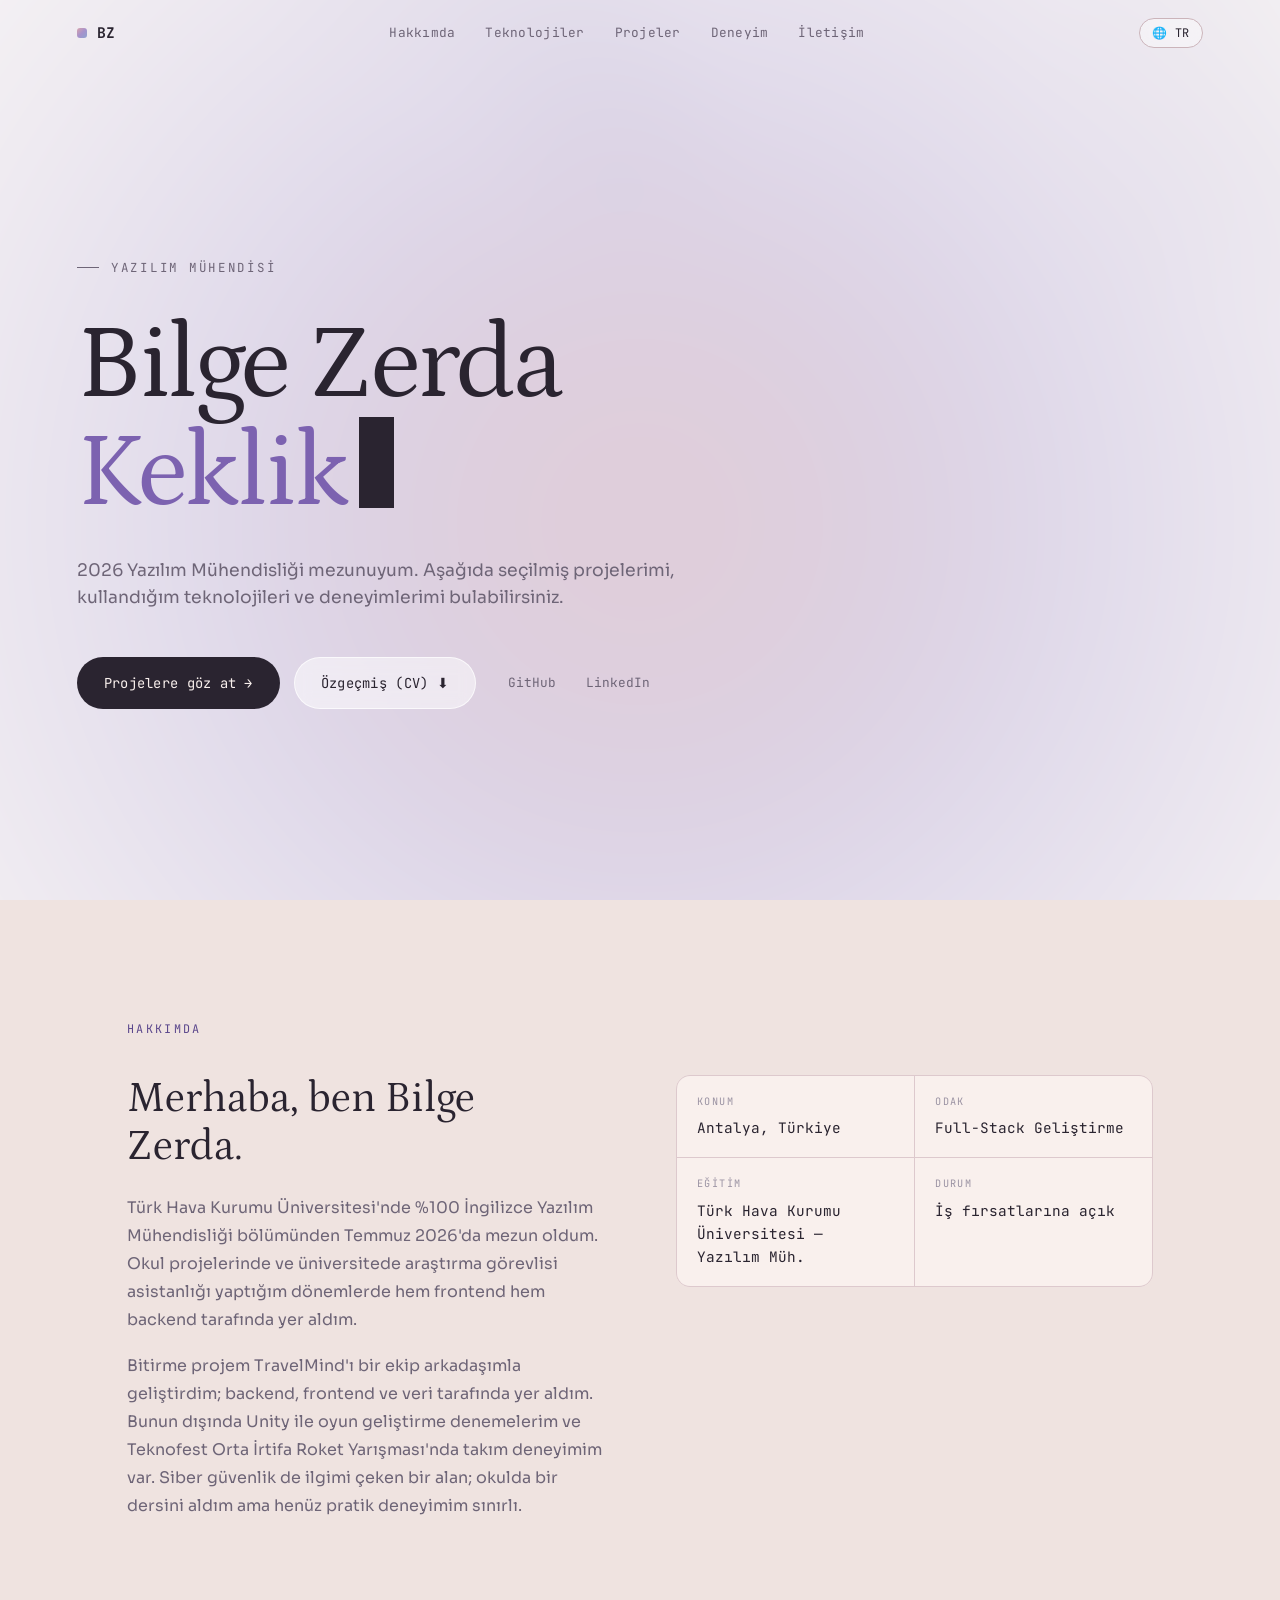
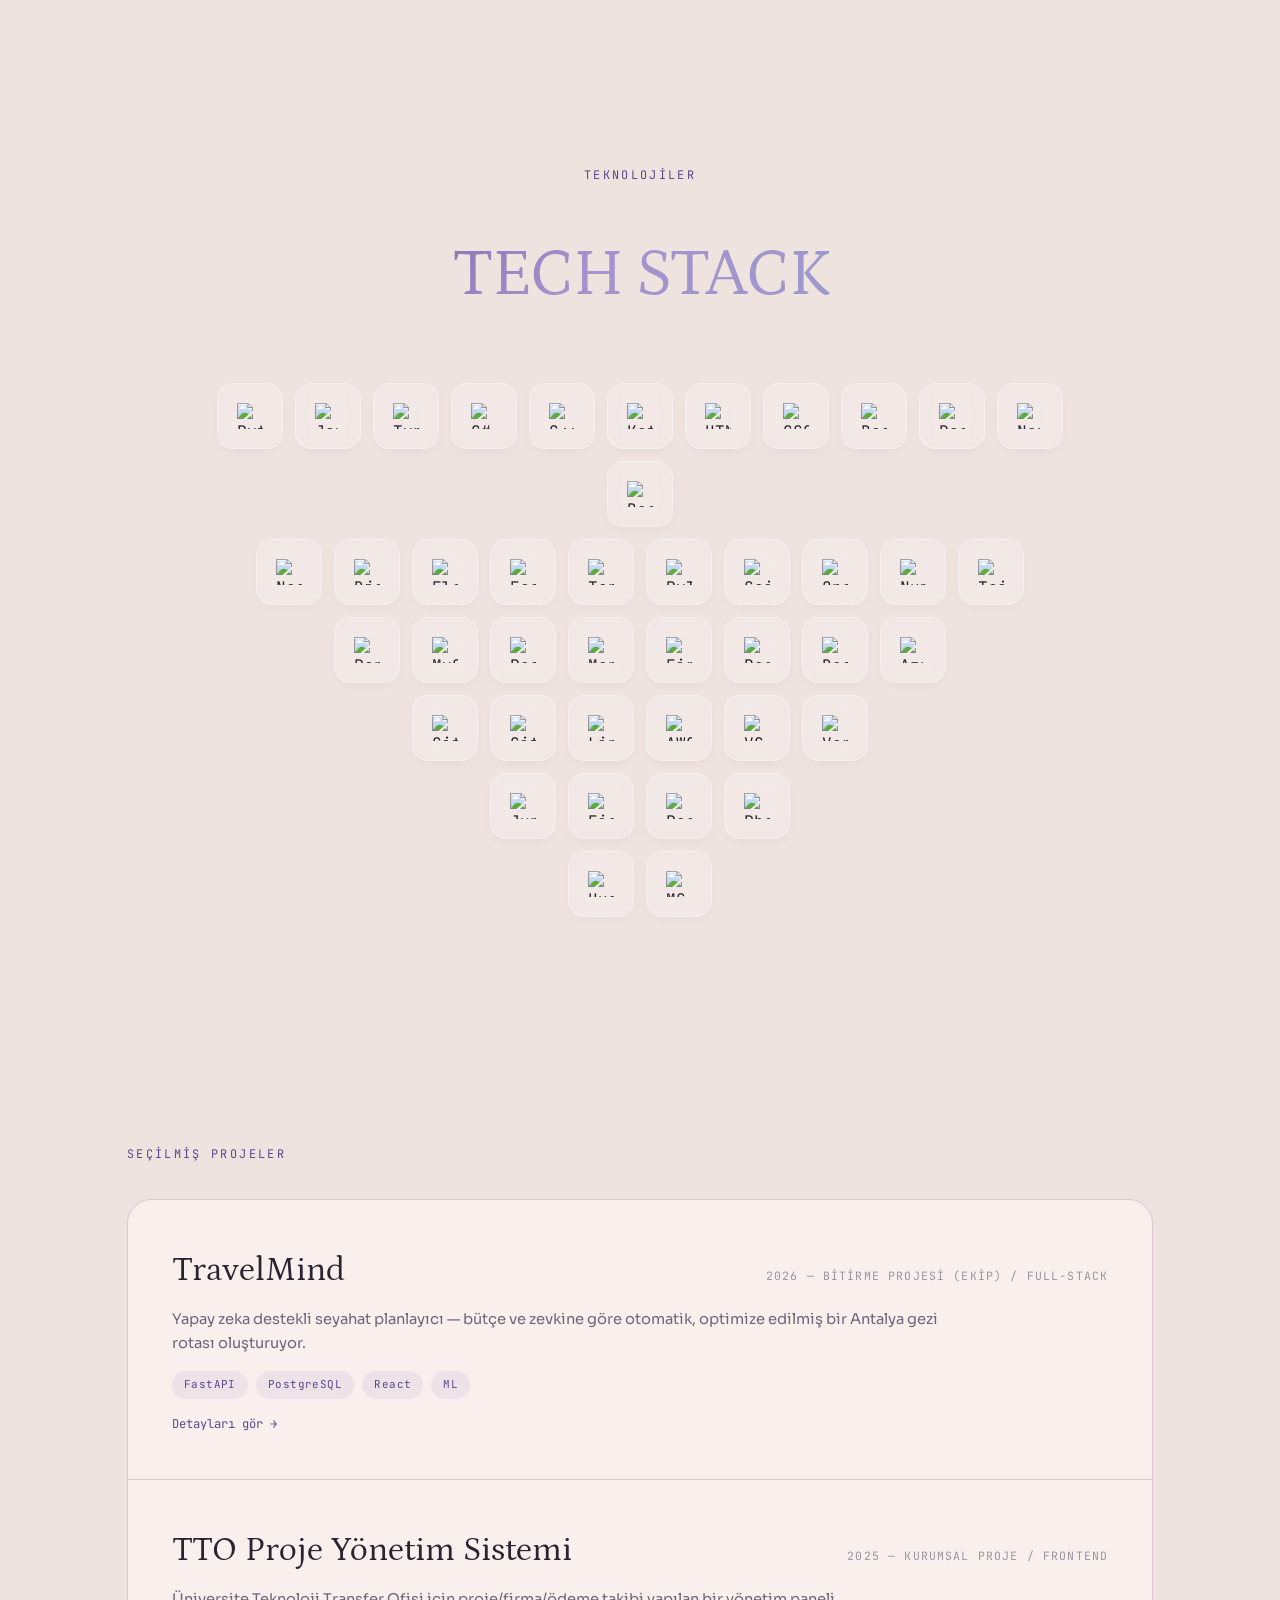
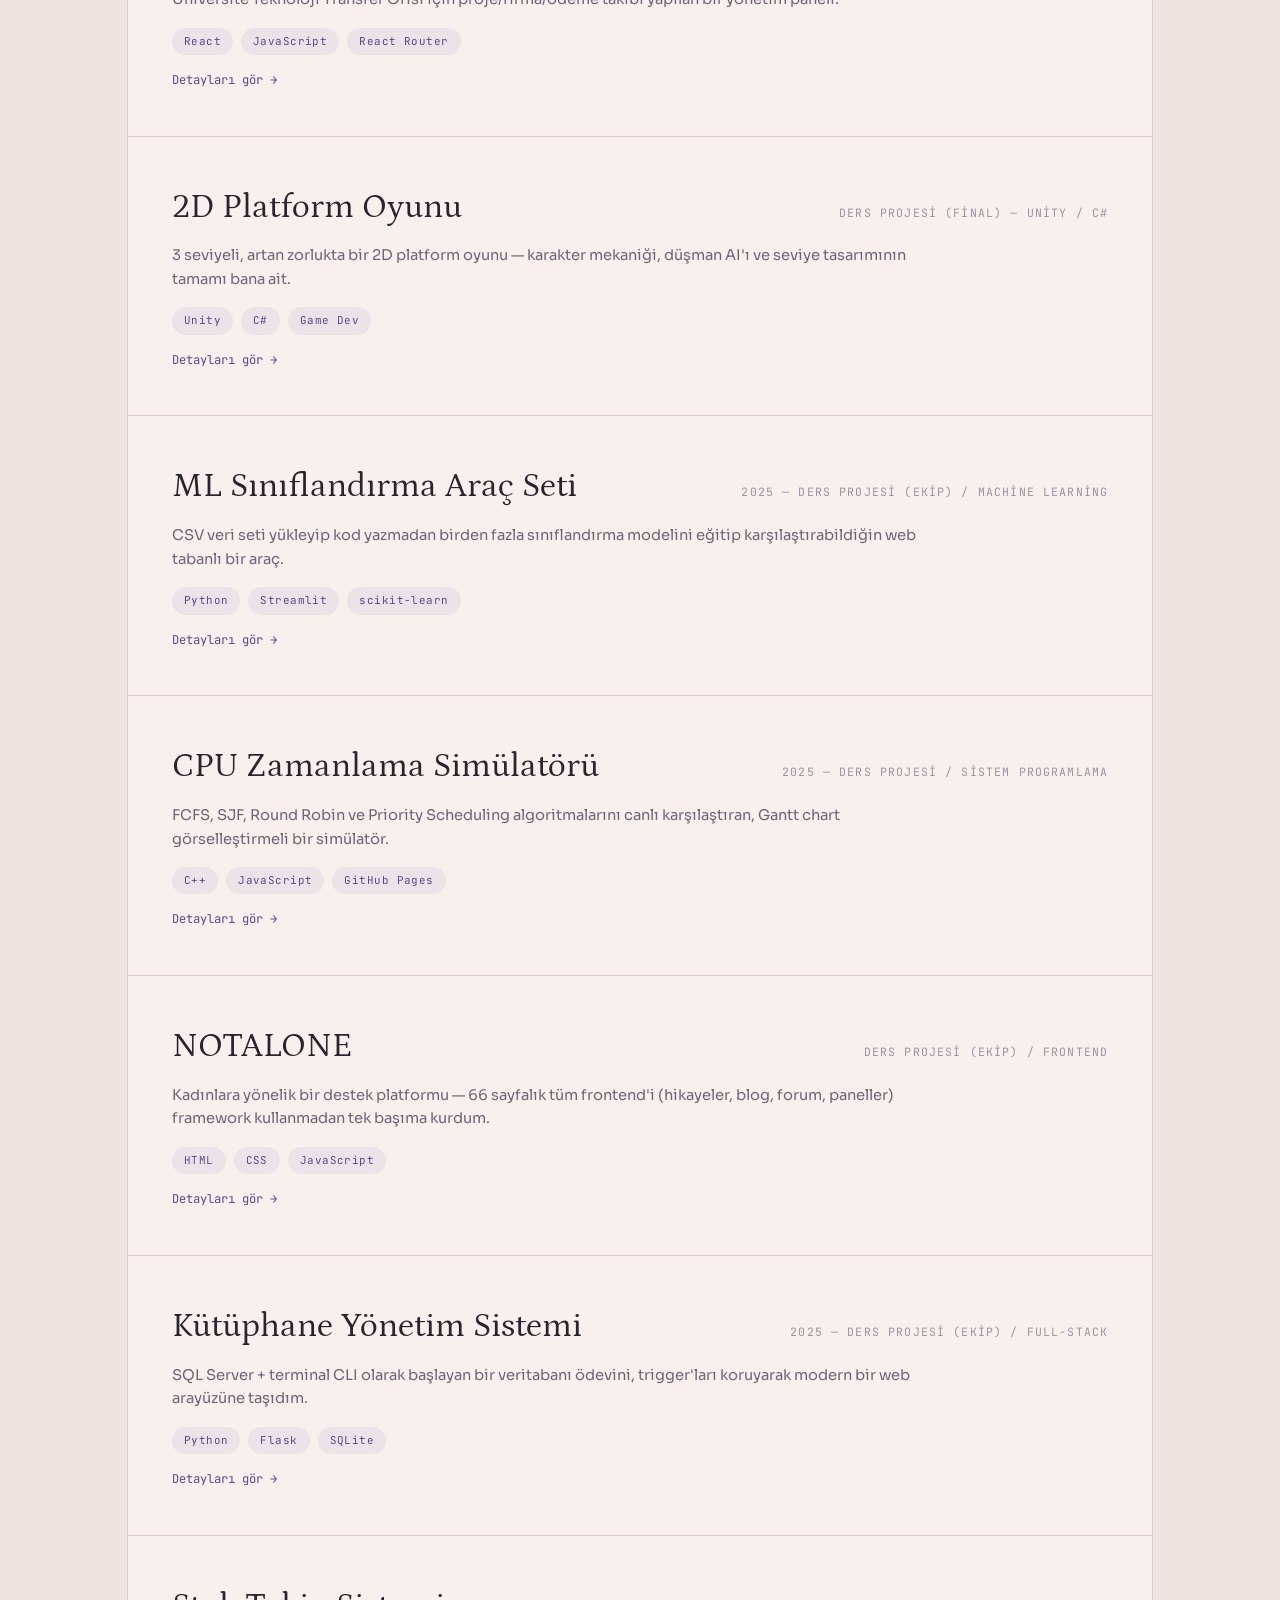
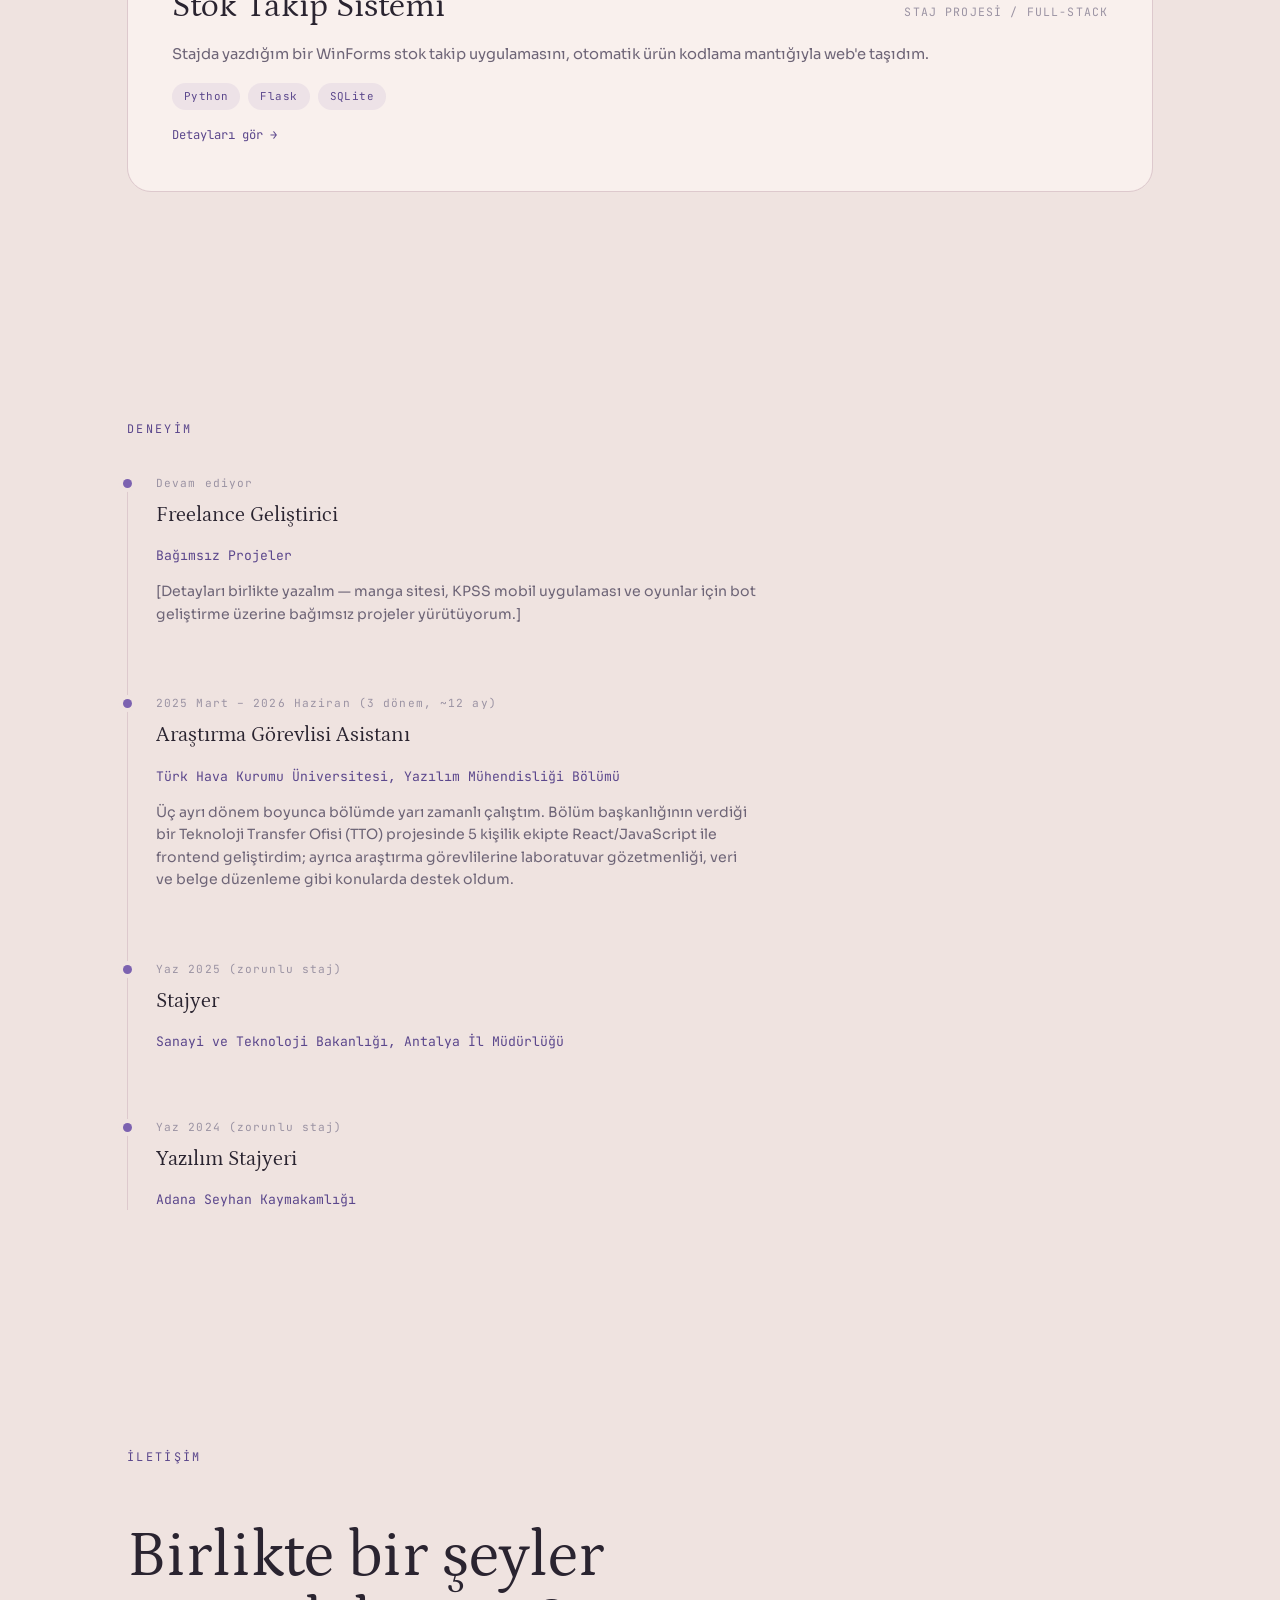
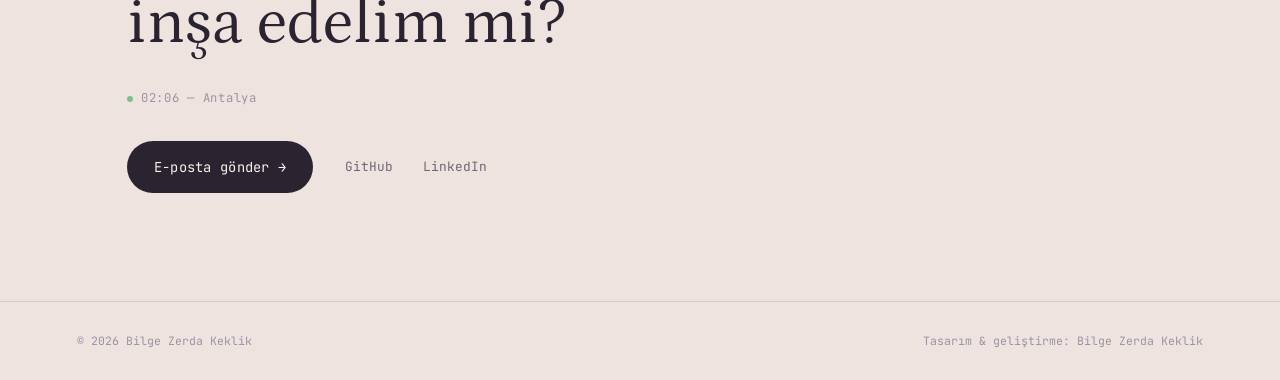
==== index.html @ 90892305 "Portfolyo tamamlandı — tüm projeler eklendi" ====
<!DOCTYPE html>
<html lang="tr">
<head>
<meta charset="UTF-8">
<meta name="viewport" content="width=device-width, initial-scale=1.0">
<title>Bilge Keklik — Yazılım Mühendisi</title>
<meta name="description" content="Bilge Keklik — Yazılım Mühendisliği mezunu. Portfolyo ve seçilmiş projeler.">
<link rel="preconnect" href="https://fonts.googleapis.com">
<link href="https://fonts.googleapis.com/css2?family=Petrona:ital,wght@0,400;0,500;1,400;1,500&family=Sora:wght@400;500;600;700&family=JetBrains+Mono:wght@400;500;600;700&display=swap" rel="stylesheet">
<link rel="stylesheet" href="css/style.css">
</head>
<body>

<canvas id="aurora-canvas"></canvas>

<nav id="nav">
  <a href="#top" class="logo"><span class="logo-dot"></span>BZ</a>
  <div class="nav-links">
    <a href="#about">Hakkımda</a>
    <a href="#stack">Teknolojiler</a>
    <a href="#work">Projeler</a>
    <a href="#experience">Deneyim</a>
    <a href="#contact">İletişim</a>
  </div>
  <button id="langToggle" type="button" aria-label="Dili değiştir">🌐 <span>TR</span></button>
</nav>

<!-- ============ HERO ============ -->
<header id="top">
  <div class="hero-inner">
    <p class="hero-kicker"><span class="rule"></span> YAZILIM MÜHENDİSİ</p>
    <h1 class="hero-title">Bilge Zerda<br><span class="accent">Keklik</span><span class="cursor-blink"></span></h1>
    <p class="hero-desc">2026 Yazılım Mühendisliği mezunuyum. Aşağıda seçilmiş projelerimi, kullandığım teknolojileri ve deneyimlerimi bulabilirsiniz.</p>
    <div class="hero-actions">
      <a href="#work" class="btn btn-primary">Projelere göz at →</a>
      <a href="assets/Bilge_Zerda_Keklik_CV.pdf" target="_blank" rel="noopener" class="btn btn-secondary">Özgeçmiş (CV) ⬇</a>
      <div class="social-row">
        <a href="#" aria-label="GitHub">GitHub</a>
        <a href="#" aria-label="LinkedIn">LinkedIn</a>
      </div>
    </div>
  </div>
</header>

<!-- ============ ABOUT ============ -->
<section class="section" id="about" data-reveal>
  <div class="wrap">
    <p class="eyebrow">Hakkımda</p>
    <div class="about-grid">
      <div>
        <h2 class="about-title">Merhaba, ben Bilge Zerda.</h2>
        <div class="about-body">
          <p>Türk Hava Kurumu Üniversitesi'nde %100 İngilizce Yazılım Mühendisliği bölümünden Temmuz 2026'da mezun oldum. Okul projelerinde ve üniversitede araştırma görevlisi asistanlığı yaptığım dönemlerde hem frontend hem backend tarafında yer aldım.</p>
          <p>Bitirme projem TravelMind'ı bir ekip arkadaşımla geliştirdim; backend, frontend ve veri tarafında yer aldım. Bunun dışında Unity ile oyun geliştirme denemelerim ve Teknofest Orta İrtifa Roket Yarışması'nda takım deneyimim var. Siber güvenlik de ilgimi çeken bir alan; okulda bir dersini aldım ama henüz pratik deneyimim sınırlı.</p>
        </div>
      </div>
      <div class="stat-grid">
        <div class="stat-cell"><div class="k">Konum</div><div class="v">Antalya, Türkiye</div></div>
        <div class="stat-cell"><div class="k">Odak</div><div class="v">Full-Stack Geliştirme</div></div>
        <div class="stat-cell"><div class="k">Eğitim</div><div class="v">Türk Hava Kurumu Üniversitesi — Yazılım Müh.</div></div>
        <div class="stat-cell"><div class="k">Durum</div><div class="v">İş fırsatlarına açık</div></div>
      </div>
    </div>
  </div>
</section>

<!-- ============ TECH STACK ============ -->
<section class="section" id="stack" data-reveal>
  <div class="wrap">
    <p class="eyebrow" style="text-align:center">Teknolojiler</p>
    <h2 class="stack-title">TECH STACK</h2>
    <div class="techstack-pyramid">
      <div class="techstack-row">
        <a href="https://python.org" target="_blank" rel="noopener" class="techstack-item" title="Python"><img src="https://cdn.jsdelivr.net/gh/devicons/devicon/icons/python/python-original.svg" alt="Python"><span>Python</span></a>
        <a href="https://developer.mozilla.org/en-US/docs/Web/JavaScript" target="_blank" rel="noopener" class="techstack-item" title="JavaScript"><img src="https://cdn.jsdelivr.net/gh/devicons/devicon/icons/javascript/javascript-original.svg" alt="JavaScript"><span>JavaScript</span></a>
        <a href="https://typescriptlang.org" target="_blank" rel="noopener" class="techstack-item" title="TypeScript"><img src="https://cdn.jsdelivr.net/gh/devicons/devicon/icons/typescript/typescript-original.svg" alt="TypeScript"><span>TypeScript</span></a>
        <a href="https://learn.microsoft.com/en-us/dotnet/csharp/" target="_blank" rel="noopener" class="techstack-item" title="C#"><img src="https://cdn.jsdelivr.net/gh/devicons/devicon/icons/csharp/csharp-original.svg" alt="C#"><span>C#</span></a>
        <a href="https://isocpp.org" target="_blank" rel="noopener" class="techstack-item" title="C++"><img src="https://cdn.jsdelivr.net/gh/devicons/devicon/icons/cplusplus/cplusplus-original.svg" alt="C++"><span>C++</span></a>
        <a href="https://kotlinlang.org" target="_blank" rel="noopener" class="techstack-item" title="Kotlin"><img src="https://cdn.jsdelivr.net/gh/devicons/devicon/icons/kotlin/kotlin-original.svg" alt="Kotlin"><span>Kotlin</span></a>
        <a href="https://developer.mozilla.org/en-US/docs/Web/HTML" target="_blank" rel="noopener" class="techstack-item" title="HTML"><img src="https://cdn.jsdelivr.net/gh/devicons/devicon/icons/html5/html5-original.svg" alt="HTML"><span>HTML</span></a>
        <a href="https://developer.mozilla.org/en-US/docs/Web/CSS" target="_blank" rel="noopener" class="techstack-item" title="CSS"><img src="https://cdn.jsdelivr.net/gh/devicons/devicon/icons/css3/css3-original.svg" alt="CSS"><span>CSS</span></a>
        <a href="https://www.gnu.org/software/bash/" target="_blank" rel="noopener" class="techstack-item" title="Bash"><img src="https://cdn.jsdelivr.net/gh/devicons/devicon/icons/bash/bash-original.svg" alt="Bash"><span>Bash</span></a>
        <a href="https://react.dev" target="_blank" rel="noopener" class="techstack-item" title="React"><img src="https://cdn.jsdelivr.net/gh/devicons/devicon/icons/react/react-original.svg" alt="React"><span>React</span></a>
        <a href="https://nextjs.org" target="_blank" rel="noopener" class="techstack-item" title="Next.js"><img src="https://cdn.jsdelivr.net/gh/devicons/devicon/icons/nextjs/nextjs-original.svg" alt="Next.js"><span>Next.js</span></a>
        <a href="https://getbootstrap.com" target="_blank" rel="noopener" class="techstack-item" title="Bootstrap"><img src="https://cdn.jsdelivr.net/gh/devicons/devicon/icons/bootstrap/bootstrap-original.svg" alt="Bootstrap"><span>Bootstrap</span></a>
      </div>
      <div class="techstack-row">
        <a href="https://nodejs.org" target="_blank" rel="noopener" class="techstack-item" title="Node.js"><img src="https://cdn.jsdelivr.net/gh/devicons/devicon/icons/nodejs/nodejs-original.svg" alt="Node.js"><span>Node.js</span></a>
        <a href="https://djangoproject.com" target="_blank" rel="noopener" class="techstack-item" title="Django"><img src="https://cdn.jsdelivr.net/gh/devicons/devicon/icons/django/django-plain.svg" alt="Django"><span>Django</span></a>
        <a href="https://flask.palletsprojects.com" target="_blank" rel="noopener" class="techstack-item" title="Flask"><img src="https://cdn.jsdelivr.net/gh/devicons/devicon/icons/flask/flask-original.svg" alt="Flask"><span>Flask</span></a>
        <a href="https://fastapi.tiangolo.com" target="_blank" rel="noopener" class="techstack-item" title="FastAPI"><img src="https://cdn.jsdelivr.net/gh/devicons/devicon/icons/fastapi/fastapi-original.svg" alt="FastAPI"><span>FastAPI</span></a>
        <a href="https://tensorflow.org" target="_blank" rel="noopener" class="techstack-item" title="TensorFlow"><img src="https://cdn.jsdelivr.net/gh/devicons/devicon/icons/tensorflow/tensorflow-original.svg" alt="TensorFlow"><span>TensorFlow</span></a>
        <a href="https://pytorch.org" target="_blank" rel="noopener" class="techstack-item" title="PyTorch"><img src="https://cdn.jsdelivr.net/gh/devicons/devicon/icons/pytorch/pytorch-original.svg" alt="PyTorch"><span>PyTorch</span></a>
        <a href="https://scikit-learn.org" target="_blank" rel="noopener" class="techstack-item" title="Scikit-learn"><img src="https://cdn.jsdelivr.net/gh/devicons/devicon/icons/scikitlearn/scikitlearn-original.svg" alt="Scikit-learn"><span>Scikit-learn</span></a>
        <a href="https://opencv.org" target="_blank" rel="noopener" class="techstack-item" title="OpenCV"><img src="https://cdn.jsdelivr.net/gh/devicons/devicon/icons/opencv/opencv-original.svg" alt="OpenCV"><span>OpenCV</span></a>
        <a href="https://numpy.org" target="_blank" rel="noopener" class="techstack-item" title="NumPy"><img src="https://cdn.jsdelivr.net/gh/devicons/devicon/icons/numpy/numpy-original.svg" alt="NumPy"><span>NumPy</span></a>
        <a href="https://tailwindcss.com" target="_blank" rel="noopener" class="techstack-item" title="Tailwind"><img src="https://cdn.jsdelivr.net/gh/devicons/devicon/icons/tailwindcss/tailwindcss-original.svg" alt="Tailwind"><span>Tailwind</span></a>
      </div>
      <div class="techstack-row">
        <a href="https://pandas.pydata.org" target="_blank" rel="noopener" class="techstack-item" title="Pandas"><img src="https://cdn.jsdelivr.net/gh/devicons/devicon/icons/pandas/pandas-original.svg" alt="Pandas"><span>Pandas</span></a>
        <a href="https://mysql.com" target="_blank" rel="noopener" class="techstack-item" title="MySQL"><img src="https://cdn.jsdelivr.net/gh/devicons/devicon/icons/mysql/mysql-original.svg" alt="MySQL"><span>MySQL</span></a>
        <a href="https://postgresql.org" target="_blank" rel="noopener" class="techstack-item" title="PostgreSQL"><img src="https://cdn.jsdelivr.net/gh/devicons/devicon/icons/postgresql/postgresql-original.svg" alt="PostgreSQL"><span>PostgreSQL</span></a>
        <a href="https://mongodb.com" target="_blank" rel="noopener" class="techstack-item" title="MongoDB"><img src="https://cdn.jsdelivr.net/gh/devicons/devicon/icons/mongodb/mongodb-original.svg" alt="MongoDB"><span>MongoDB</span></a>
        <a href="https://firebase.google.com" target="_blank" rel="noopener" class="techstack-item" title="Firebase"><img src="https://cdn.jsdelivr.net/gh/devicons/devicon/icons/firebase/firebase-plain.svg" alt="Firebase"><span>Firebase</span></a>
        <a href="https://redis.io" target="_blank" rel="noopener" class="techstack-item" title="Redis"><img src="https://cdn.jsdelivr.net/gh/devicons/devicon/icons/redis/redis-original.svg" alt="Redis"><span>Redis</span></a>
        <a href="https://docker.com" target="_blank" rel="noopener" class="techstack-item" title="Docker"><img src="https://cdn.jsdelivr.net/gh/devicons/devicon/icons/docker/docker-original.svg" alt="Docker"><span>Docker</span></a>
        <a href="https://azure.microsoft.com" target="_blank" rel="noopener" class="techstack-item" title="Azure"><img src="https://cdn.jsdelivr.net/gh/devicons/devicon/icons/azure/azure-original.svg" alt="Azure"><span>Azure</span></a>
      </div>
      <div class="techstack-row">
        <a href="https://git-scm.com" target="_blank" rel="noopener" class="techstack-item" title="Git"><img src="https://cdn.jsdelivr.net/gh/devicons/devicon/icons/git/git-original.svg" alt="Git"><span>Git</span></a>
        <a href="https://github.com" target="_blank" rel="noopener" class="techstack-item" title="GitHub"><img src="https://cdn.jsdelivr.net/gh/devicons/devicon/icons/github/github-original.svg" alt="GitHub"><span>GitHub</span></a>
        <a href="https://linux.org" target="_blank" rel="noopener" class="techstack-item" title="Linux"><img src="https://cdn.jsdelivr.net/gh/devicons/devicon/icons/linux/linux-original.svg" alt="Linux"><span>Linux</span></a>
        <a href="https://aws.amazon.com" target="_blank" rel="noopener" class="techstack-item" title="AWS"><img src="https://cdn.jsdelivr.net/gh/devicons/devicon/icons/amazonwebservices/amazonwebservices-original-wordmark.svg" alt="AWS"><span>AWS</span></a>
        <a href="https://code.visualstudio.com" target="_blank" rel="noopener" class="techstack-item" title="VS Code"><img src="https://cdn.jsdelivr.net/gh/devicons/devicon/icons/vscode/vscode-original.svg" alt="VS Code"><span>VS Code</span></a>
        <a href="https://vercel.com" target="_blank" rel="noopener" class="techstack-item" title="Vercel"><img src="https://cdn.jsdelivr.net/gh/devicons/devicon/icons/vercel/vercel-original.svg" alt="Vercel"><span>Vercel</span></a>
      </div>
      <div class="techstack-row">
        <a href="https://jupyter.org" target="_blank" rel="noopener" class="techstack-item" title="Jupyter"><img src="https://cdn.jsdelivr.net/gh/devicons/devicon/icons/jupyter/jupyter-original.svg" alt="Jupyter"><span>Jupyter</span></a>
        <a href="https://figma.com" target="_blank" rel="noopener" class="techstack-item" title="Figma"><img src="https://cdn.jsdelivr.net/gh/devicons/devicon/icons/figma/figma-original.svg" alt="Figma"><span>Figma</span></a>
        <a href="https://postman.com" target="_blank" rel="noopener" class="techstack-item" title="Postman"><img src="https://cdn.jsdelivr.net/gh/devicons/devicon/icons/postman/postman-original.svg" alt="Postman"><span>Postman</span></a>
        <a href="https://adobe.com/products/photoshop" target="_blank" rel="noopener" class="techstack-item" title="Photoshop"><img src="https://cdn.jsdelivr.net/gh/devicons/devicon/icons/photoshop/photoshop-original.svg" alt="Photoshop"><span>Photoshop</span></a>
      </div>
      <div class="techstack-row">
        <a href="https://huggingface.co" target="_blank" rel="noopener" class="techstack-item" title="Hugging Face"><img src="https://huggingface.co/front/assets/huggingface_logo-noborder.svg" alt="Hugging Face"><span>Hugging Face</span></a>
        <a href="https://www.microsoft.com/microsoft-365" target="_blank" rel="noopener" class="techstack-item" title="MS Office"><img src="https://img.icons8.com/color/48/microsoft-office-2019.png" alt="MS Office"><span>MS Office</span></a>
      </div>
    </div>
  </div>
</section>

<!-- ============ WORK ============ -->
<section class="section" id="work" data-reveal>
  <div class="wrap">
    <p class="eyebrow">Seçilmiş Projeler</p>
    <div class="work-list">

      <div class="work-card"
           data-title="TravelMind"
           data-meta="2026 — Bitirme Projesi (Ekip) / Full-Stack"
           data-overview="Kullanıcının doğal dilde yazdığı tek bir cümleye göre (bütçe, gün sayısı, ilgi alanları) kişiselleştirilmiş bir Antalya gezi planı oluşturan, yapay zeka destekli bir seyahat planlayıcı. Ekip arkadaşımla birlikte geliştirdiğimiz bitirme projemiz."
           data-role="Backend, frontend ve veri tarafında yer aldım — FastAPI ile API'leri, React ile arayüzü kurdum, mekan verisini topladım ve düzenledim. Ekip arkadaşım makine öğrenmesi modelini eğitti; ben bu modeli backend'e entegre edip birlikte geliştirmeye devam ettik."
           data-stack="Backend: FastAPI, PostgreSQL, SQLAlchemy, JWT, Docker. Frontend: React (Vite), Tailwind CSS, Google Maps API. ML: scikit-learn tabanlı öneri modeli."
           data-outcome="Sohbet tabanlı bir arayüzle kullanıcıdan bütçe/gün/ilgi alanı bilgisi alıp gün gün optimize edilmiş bir rota, harita üzerinde görselleştirme ve tahmini bütçe hesaplıyor. Gerçek bir ürünü ekip hâlinde uçtan uca geliştirmeyi ilk kez deneyimledim."
           data-link="https://github.com/bilgez/travelmind"
           data-images="assets/projects/travelmind/01-anasayfa.png|assets/projects/travelmind/02-plan-olusturma.png|assets/projects/travelmind/03-rota-harita.png|assets/projects/travelmind/04-giris.png|assets/projects/travelmind/05-planlar.png">
        <div class="work-card-top">
          <h3 class="work-card-title">TravelMind</h3>
          <span class="work-card-meta">2026 — Bitirme Projesi (Ekip) / Full-Stack</span>
        </div>
        <p class="work-card-desc">Yapay zeka destekli seyahat planlayıcı — bütçe ve zevkine göre otomatik, optimize edilmiş bir Antalya gezi rotası oluşturuyor.</p>
        <div class="work-tags">
          <span class="work-tag">FastAPI</span>
          <span class="work-tag">PostgreSQL</span>
          <span class="work-tag">React</span>
          <span class="work-tag">ML</span>
        </div>
        <span class="work-open">Detayları gör →</span>
      </div>

      <div class="work-card"
           data-title="TTO Proje Yönetim Sistemi"
           data-meta="2025 — Kurumsal Proje / Frontend"
           data-overview="Üniversitenin Teknoloji Transfer Ofisi için, akademik projeleri, üniversite-sanayi işbirliği projelerini, öğrenci projelerini ve patent başvurularını tek bir sistemde yönetmeyi amaçlayan bir web uygulaması. Bölüm başkanlığının araştırma görevlisi asistanlığı kapsamında verdiği bu projede, 5 kişilik bir ekipte yer aldım."
           data-role="'Üniversite-Sanayi İşbirliği Projeleri' ve 'Öğrenci Projeleri' modülleri proje listeleme ve çoklu filtreleme, yeni proje/firma kaydı formu, katılımcı ve belge yönetimi, ödeme planı takibi, ve süresi geçen ödemeler için otomatik hatırlatma paneli."
           data-stack="React, React Router, JavaScript, CSS (component bazlı stil), form validasyonu, dosya yükleme arayüzü"
           data-outcome="Backend ekibi projeyi yarıda bıraktığı için sistem canlıya alınamadı, ancak kendi payıma düşen frontend modülleri tamamen bitmiş durumda. Çok modüllü, form-ağırlıklı gerçek bir kurumsal arayüzü sıfırdan tasarlayıp geliştirmeyi deneyimledim."
           data-link=""
           data-images="assets/projects/tto/01-liste-filtreleme.png|assets/projects/tto/02-proje-detay.png|assets/projects/tto/03-yeni-proje-formu.png|assets/projects/tto/04-ogrenci-projeleri.png|assets/projects/tto/05-hatırlatmalar-uyarılar.png|">
        <div class="work-card-top">
          <h3 class="work-card-title">TTO Proje Yönetim Sistemi</h3>
          <span class="work-card-meta">2025 — Kurumsal Proje / Frontend</span>
        </div>
        <p class="work-card-desc">Üniversite Teknoloji Transfer Ofisi için proje/firma/ödeme takibi yapılan bir yönetim paneli.</p>
        <div class="work-tags">
          <span class="work-tag">React</span>
          <span class="work-tag">JavaScript</span>
          <span class="work-tag">React Router</span>
        </div>
        <span class="work-open">Detayları gör →</span>
      </div>

             <div class="work-card"
           data-title="2D Platform Oyunu"
           data-meta="Ders Projesi (Final) — Unity / C#"
           data-overview="Unity ve C# ile geliştirdiğim, artan zorlukta 3 seviyeli bir 2D platform oyunu. Karakter koşma/zıplama mekaniği, para toplama, devriye gezen düşmanlar, tuzaklar (dikenler, testereler, lav), bonus kiraz öğeleri ve checkpoint/bitiş bayrağıyla seviye geçişi içeriyor."
           data-role="Oyunu baştan sona tek başıma geliştirdim — karakter animasyonları (koşma/zıplama/bekleme), düşman yapay zekası (iki nokta arası devriye), tilemap ile seviye tasarımı, ve tüm C# script'leri (PlayerMovement, GameController, Coin, Checkpoint, FinishPoint, MovingObstacle, cherry) dahil."
           data-stack="Unity, C#, Tilemap, Animator Controller, Rigidbody2D"
           data-outcome="Her seviyede düşman sayısını artırıp platform sayısını azaltarak zorluk eğrisi kurdum. Web geliştirmeden çok farklı bir düşünme biçimi gerektirdi — fizik tabanlı hareket, çarpışma tespiti ve animasyon durumları arasında geçiş yönetmeyi ilk kez deneyimledim."
           data-link=""
           data-images="assets/projects/unity-platformer/01-cim-seviyesi.png|assets/projects/unity-platformer/02-seker-seviyesi.png|assets/projects/unity-platformer/03-lav-seviyesi.png|assets/projects/unity-platformer/04-karakter.mp4|assets/projects/unity-platformer/05-dusmanlar.mp4|assets/projects/unity-platformer/06-bayrak.mp4|assets/projects/unity-platformer/07-kirazpara.mp4|assets/projects/unity-platformer/08-tuzaklar.mp4|assets/projects/unity-platformer/09-uzunvideo.mp4">
        <div class="work-card-top">
          <h3 class="work-card-title">2D Platform Oyunu</h3>
          <span class="work-card-meta">Ders Projesi (Final) — Unity / C#</span>
        </div>
        <p class="work-card-desc">3 seviyeli, artan zorlukta bir 2D platform oyunu — karakter mekaniği, düşman AI'ı ve seviye tasarımının tamamı bana ait.</p>
        <div class="work-tags">
          <span class="work-tag">Unity</span>
          <span class="work-tag">C#</span>
          <span class="work-tag">Game Dev</span>
        </div>
        <span class="work-open">Detayları gör →</span>
      </div>
 

       <div class="work-card"
           data-title="ML Sınıflandırma Araç Seti"
           data-meta="2025 — Ders Projesi (Ekip) / Machine Learning"
           data-overview="Makine Öğrenmesi dersi için geliştirdiğimiz, kod yazmadan sınıflandırma modeli eğitip karşılaştırmayı sağlayan web tabanlı bir araç. Kullanıcı bir CSV veri seti yüklüyor, ön işleme (normalizasyon, one-hot encoding) seçeneklerini ayarlıyor, birden fazla modeli (Perceptron, MLP, Decision Tree) aynı anda eğitip performanslarını karşılaştırabiliyor."
           data-role="Geliştirmeyi asıl olarak bir ekip arkadaşımla ikimiz yaptık. Önce masaüstü (Tkinter) bir araç olarak başlayan projeyi, daha sonra Streamlit ile web tabanlı bir arayüze taşıdık — model eğitim/karşılaştırma mantığı ve arayüz tasarımı üzerinde birlikte çalıştık."
           data-stack="Python, Streamlit, scikit-learn (Perceptron, MLPClassifier, DecisionTreeClassifier), pandas, NumPy, Matplotlib, Seaborn"
           data-outcome="Iris veri setiyle test ettiğimizde MLP ve Decision Tree modelleri %100 doğruluğa ulaştı, doğrusal bir sınıflandırıcı olan Perceptron ise %63'te kaldı. Bu, farklı modellerin ne zaman işe yaradığını teoride değil pratikte görmemi sağladı."
           data-link="https://github.com/bilgez/ml-classification-toolkit"
           data-images="assets/projects/ml-toolkit/02-konfigurasyon-veri.png|assets/projects/ml-toolkit/03-sonuclar.png|assets/projects/ml-toolkit/01-anasayfa.png">
        <div class="work-card-top">
          <h3 class="work-card-title">ML Sınıflandırma Araç Seti</h3>
          <span class="work-card-meta">2025 — Ders Projesi (Ekip) / Machine Learning</span>
        </div>
        <p class="work-card-desc">CSV veri seti yükleyip kod yazmadan birden fazla sınıflandırma modelini eğitip karşılaştırabildiğin web tabanlı bir araç.</p>
        <div class="work-tags">
          <span class="work-tag">Python</span>
          <span class="work-tag">Streamlit</span>
          <span class="work-tag">scikit-learn</span>
        </div>
        <span class="work-open">Detayları gör →</span>
      </div>

        <div class="work-card"
           data-title="CPU Zamanlama Simülatörü"
           data-meta="2025 — Ders Projesi / Sistem Programlama"
           data-overview="Ceng305 İşletim Sistemleri dersi için C++ ile yazdığım 4 CPU zamanlama algoritmasını (FCFS, SJF, Round Robin, Priority) sonradan web'e taşıdım. Algoritmaları JavaScript'e yeniden yazarak backend gerektirmeyen, tarayıcıda çalışan, İngilizce/Türkçe dil desteği olan bir versiyon oluşturdum."
           data-role="İlk sürümü (C++ çekirdek + Python/Tkinter masaüstü arayüz) solo geliştirdim, git ile 25 commit'lik adım adım bir süreçte. Sonrasında algoritmaları JavaScript'e taşıyıp modern bir web arayüzü kurdum ve GitHub Pages üzerinden yayına aldım."
           data-stack="C++ (orijinal), Python/Tkinter (masaüstü GUI), JavaScript/HTML/CSS (web sürümü), GitHub Pages"
           data-outcome="Aynı algoritmik problemi iki farklı platformda (masaüstü ve web) uygulamayı, ve zamanla var olan bir projeyi nasıl modernize edebileceğimi deneyimledim. Gantt chart görselleştirmesi ve çoklu algoritma karşılaştırması en çok emek verdiğim kısımlardı."
           data-link="https://bilgez.github.io/op_project/"
           data-images="assets/projects/cpu-scheduler/01-anasayfa.png|assets/projects/cpu-scheduler/02-tum-algoritmalar.png|assets/projects/cpu-scheduler/03-turkce.png">
        <div class="work-card-top">
          <h3 class="work-card-title">CPU Zamanlama Simülatörü</h3>
          <span class="work-card-meta">2025 — Ders Projesi / Sistem Programlama</span>
        </div>
        <p class="work-card-desc">FCFS, SJF, Round Robin ve Priority Scheduling algoritmalarını canlı karşılaştıran, Gantt chart görselleştirmeli bir simülatör.</p>
        <div class="work-tags">
          <span class="work-tag">C++</span>
          <span class="work-tag">JavaScript</span>
          <span class="work-tag">GitHub Pages</span>
        </div>
        <span class="work-open">Detayları gör →</span>
      </div>

        <div class="work-card"
           data-title="NOTALONE"
           data-meta="Ders Projesi (Ekip) / Frontend"
           data-overview="Kadınlara yönelik farkındalık ve destek platformu — hikaye paylaşımı, makale/blog sistemi, forum ve kullanıcı/admin panelleri içeren çok sayfalı bir web tasarımı dersi projesi. Ekip arkadaşım backend'i üstlendi, ben tüm frontend'i geliştirdim."
           data-role="66 sayfalık sitenin tamamının arayüzünü (HTML/CSS/JS) hiçbir framework kullanmadan, elle kurdum — ana sayfa, hikayeler, blog/makale sistemi, forum, kullanıcı ve admin panelleri dahil. Ekip arkadaşım aynı proje üzerinde backend tarafını ayrıca geliştirdi."
           data-stack="HTML, CSS, JavaScript (vanilla), Owl Carousel"
           data-outcome="React ya da benzeri bir kütüphane bilmeden, tamamen elle 66 sayfalık tutarlı bir tasarım dilini (pudra pembe tema, kart sistemleri, modal pencereler) sürdürebilmeyi öğrendim. React öğrenmeden önceki dönemimde yazdığım en kapsamlı frontend projem."
           data-link=""
           data-images="assets/projects/notalone/01-stories.png|assets/projects/notalone/02-cta-footer.png|assets/projects/notalone/03-anasayfa.png|assets/projects/notalone/04-blog.png">
        <div class="work-card-top">
          <h3 class="work-card-title">NOTALONE</h3>
          <span class="work-card-meta">Ders Projesi (Ekip) / Frontend</span>
        </div>
        <p class="work-card-desc">Kadınlara yönelik bir destek platformu — 66 sayfalık tüm frontend'i (hikayeler, blog, forum, paneller) framework kullanmadan tek başıma kurdum.</p>
        <div class="work-tags">
          <span class="work-tag">HTML</span>
          <span class="work-tag">CSS</span>
          <span class="work-tag">JavaScript</span>
        </div>
        <span class="work-open">Detayları gör →</span>
      </div>

         <div class="work-card"
           data-title="Kütüphane Yönetim Sistemi"
           data-meta="2025 — Ders Projesi (Ekip) / Full-Stack"
           data-overview="Bir veritabanı dersi ödevi olarak SQL Server + MongoDB + terminal tabanlı bir Python CLI'yla başlayan proje; kitap ödünç alma/iade, otomatik stok takibi (trigger'lar) ve kitap yorumları içeriyordu. Bu projeyi web tabanlı, görsel bir arayüze taşıdım."
           data-role="Orijinal CLI + SQL Server + MongoDB tasarımını bir ekip ödevi olarak birlikte yaptık. Web sürümüne taşıma işini (Flask backend, SQLite'a geçiş, orijinal trigger mantığının yeniden kurulması, tüm arayüz tasarımı) tek başıma gerçekleştirdim."
           data-stack="Python, Flask, SQLite (trigger'larla), Jinja2, kendi yazdığım CSS — orijinal sürüm: SQL Server, MongoDB"
           data-outcome="Var olan bir veritabanı projesini, mimariyi basitleştirerek ama temel mantığı (otomatik stok güncelleme trigger'ları) koruyarak nasıl daha erişilebilir/gösterilebilir hale getirebileceğimi öğrendim. Katalog arama, kitap detay + yorum/puanlama sistemi ve gecikmiş iade takibi içeriyor."
           data-link="https://github.com/bilgez/library-management-system"
           data-images="assets/projects/library/01-katalog.png|assets/projects/library/02-kitap-detay.png|assets/projects/library/03-odunc-kayitlari.png">
        <div class="work-card-top">
          <h3 class="work-card-title">Kütüphane Yönetim Sistemi</h3>
          <span class="work-card-meta">2025 — Ders Projesi (Ekip) / Full-Stack</span>
        </div>
        <p class="work-card-desc">SQL Server + terminal CLI olarak başlayan bir veritabanı ödevini, trigger'ları koruyarak modern bir web arayüzüne taşıdım.</p>
        <div class="work-tags">
          <span class="work-tag">Python</span>
          <span class="work-tag">Flask</span>
          <span class="work-tag">SQLite</span>
        </div>
        <span class="work-open">Detayları gör →</span>
      </div>

         <div class="work-card"
           data-title="Stok Takip Sistemi"
           data-meta="Staj Projesi / Full-Stack"
           data-overview="Stajım sırasında C# WinForms + SQL Server ile geliştirdiğim, malzeme stok takibi ve talep formu kayıtlarını yöneten bir masaüstü uygulamasını, web tabanlı, kurulum gerektirmeyen bir sürüme taşıdım."
           data-role="Orijinal masaüstü uygulamasını stajda tek başıma geliştirmiştim. Bu web sürümünü de (Flask backend, SQLite'a geçiş, ürün kodu üretme mantığının yeniden tasarlanması, tüm arayüz) tek başıma kurdum."
           data-stack="Python, Flask, SQLite, Jinja2, kendi yazdığım CSS — orijinal sürüm: C#, WinForms, SQL Server, Excel Interop"
           data-outcome="Otomatik ürün kodu üretimi, arama/filtreleme ve Excel'e aktarma özelliklerini içeriyor. Var olan bir masaüstü aracını web'e taşırken, orijinal davranışları (büyük harfe otomatik çevirme gibi) nasıl koruyacağımı düşünmek zorunda kaldım."
           data-link="https://github.com/bilgez/stock-tracking-system"
           data-images="assets/projects/stock/01-stok-yonetimi.png|assets/projects/stock/02-yeni-kayit.png|assets/projects/stock/03-form-bilgileri.png">
        <div class="work-card-top">
          <h3 class="work-card-title">Stok Takip Sistemi</h3>
          <span class="work-card-meta">Staj Projesi / Full-Stack</span>
        </div>
        <p class="work-card-desc">Stajda yazdığım bir WinForms stok takip uygulamasını, otomatik ürün kodlama mantığıyla web'e taşıdım.</p>
        <div class="work-tags">
          <span class="work-tag">Python</span>
          <span class="work-tag">Flask</span>
          <span class="work-tag">SQLite</span>
        </div>
        <span class="work-open">Detayları gör →</span>
      </div>
 

    </div>
  </div>
</section>

<!-- ============ WORK MODAL ============ -->
<div class="work-modal-overlay" id="workModalOverlay">
  <div class="work-modal">
    <div class="work-modal-head">
      <button class="work-modal-close" type="button" aria-label="Kapat">✕</button>
      <h3 class="wm-title" style="font-size:clamp(1.6rem,3vw,2.2rem)"></h3>
      <p class="wm-meta" style="color:var(--faint);font-size:.76rem;letter-spacing:.08em;text-transform:uppercase;margin-top:6px"></p>
    </div>
    <div class="work-gallery">
      <div class="work-gallery-track"></div>
      <button class="gallery-nav prev" type="button" aria-label="Önceki">←</button>
      <button class="gallery-nav next" type="button" aria-label="Sonraki">→</button>
    </div>
    <div class="gallery-dots" style="margin-inline:clamp(24px,4vw,40px)"></div>

    <div class="work-tabs">
      <button class="work-tab-btn active" type="button">Genel Bakış</button>
      <button class="work-tab-btn" type="button">Rol & Teknoloji</button>
      <button class="work-tab-btn" type="button">Sonuç</button>
    </div>
    <div class="work-tab-panel active">
      <h4>Genel Bakış</h4>
      <p class="wm-overview"></p>
      <a href="#" class="btn btn-primary wm-link" target="_blank" rel="noopener">Canlı projeyi gör →</a>
    </div>
    <div class="work-tab-panel">
      <h4>Rol</h4>
      <p class="wm-role"></p>
      <h4>Teknolojiler</h4>
      <p class="wm-stack"></p>
    </div>
    <div class="work-tab-panel">
      <h4>Sonuç & Öğrenimler</h4>
      <p class="wm-outcome"></p>
    </div>
  </div>
</div>

<!-- ============ EXPERIENCE ============ -->
<section class="section" id="experience" data-reveal>
  <div class="wrap">
    <p class="eyebrow">Deneyim</p>
    <div class="timeline">
      <div class="timeline-item">
        <span class="timeline-dot"></span>
        <p class="timeline-num">Devam ediyor</p>
        <h3 class="timeline-title">Freelance Geliştirici</h3>
        <p class="timeline-org">Bağımsız Projeler</p>
        <p class="timeline-desc">[Detayları birlikte yazalım — manga sitesi, KPSS mobil uygulaması ve oyunlar için bot geliştirme üzerine bağımsız projeler yürütüyorum.]</p>
      </div>
      <div class="timeline-item">
        <span class="timeline-dot"></span>
        <p class="timeline-num">2025 Mart – 2026 Haziran (3 dönem, ~12 ay)</p>
        <h3 class="timeline-title">Araştırma Görevlisi Asistanı</h3>
        <p class="timeline-org">Türk Hava Kurumu Üniversitesi, Yazılım Mühendisliği Bölümü</p>
        <p class="timeline-desc">Üç ayrı dönem boyunca bölümde yarı zamanlı çalıştım. Bölüm başkanlığının verdiği bir Teknoloji Transfer Ofisi (TTO) projesinde 5 kişilik ekipte React/JavaScript ile frontend geliştirdim; ayrıca araştırma görevlilerine laboratuvar gözetmenliği, veri ve belge düzenleme gibi konularda destek oldum.</p>
      </div>
      <div class="timeline-item">
        <span class="timeline-dot"></span>
        <p class="timeline-num">Yaz 2025 (zorunlu staj)</p>
        <h3 class="timeline-title">Stajyer</h3>
        <p class="timeline-org">Sanayi ve Teknoloji Bakanlığı, Antalya İl Müdürlüğü</p>
      </div>
      <div class="timeline-item">
        <span class="timeline-dot"></span>
        <p class="timeline-num">Yaz 2024 (zorunlu staj)</p>
        <h3 class="timeline-title">Yazılım Stajyeri</h3>
        <p class="timeline-org">Adana Seyhan Kaymakamlığı</p>
      </div>
    </div>
  </div>
</section>

<!-- ============ CONTACT ============ -->
<section class="section" id="contact" data-reveal>
  <div class="wrap contact-inner">
    <p class="eyebrow">İletişim</p>
    <h2 class="contact-title">Birlikte bir şeyler<br>inşa edelim mi?</h2>
    <p class="local-time"><span class="dot"></span><span id="localTime">—</span></p>
    <div class="hero-actions">
      <a href="mailto:bilge.zerda.k@gmail.com" class="btn btn-primary">E-posta gönder →</a>
      <div class="social-row">
        <a href="#" aria-label="GitHub">GitHub</a>
        <a href="#" aria-label="LinkedIn">LinkedIn</a>
      </div>
    </div>
  </div>
</section>

<footer>
  <span>© 2026 Bilge Zerda Keklik</span>
  <span>Tasarım & geliştirme: Bilge Zerda Keklik</span>
</footer>

<script src="js/background.js"></script>
<script src="js/main.js"></script>
</body>
</html>
---- css/style.css ----
/* ============================================
   DESIGN TOKENS
   Palette: warm pudra cream base, soft mauve/lavender/dusty-blue accents
   Type: Instrument Serif (display, italic) + JetBrains Mono (everything else)
   Signature: full-viewport aurora gradient that reacts to the cursor
   ============================================ */
:root{
  --bg:        #efe3e0;
  --surface:   #f9f0ed;
  --surface-2: #e9dcda;
  --ink:       #2a2430;
  --muted:     #6e6577;
  --faint:     #9b93a3;
  --line:      #ddc9cd;
  --line-2:    #cbb4ba;

  --pink:      #d9a3ab;
  --lavender:  #a692cc;
  --blue:      #8ea3cf;
  --accent:    #7c62b0;
  --accent-ink:#5b478c;

  --radius-s: 10px;
  --radius-m: 16px;
  --radius-l: 24px;
  --radius-full: 999px;

  --ease: cubic-bezier(.2,.7,.2,1);
  --font-display: 'Petrona', serif;
  --font-body: 'Sora', sans-serif;
  --font-mono: 'JetBrains Mono', ui-monospace, 'SF Mono', monospace;
}

*{box-sizing:border-box}
html,body{margin:0;padding:0}
html{scroll-behavior:smooth}
body{
  background:var(--bg);
  color:var(--ink);
  font-family:var(--font-mono);
  line-height:1.6;
  -webkit-font-smoothing:antialiased;
  overflow-x:hidden;
}
::selection{background:var(--lavender);color:var(--ink)}
::-webkit-scrollbar{width:9px;height:9px}
::-webkit-scrollbar-thumb{background:var(--line-2);border-radius:9px}

img{max-width:100%;display:block}
a{color:inherit}
button{font-family:inherit}

.wrap{max-width:1180px;margin:0 auto;padding-inline:clamp(20px,6vw,80px)}
.eyebrow{
  font-size:.74rem;letter-spacing:.2em;color:var(--accent-ink);
  text-transform:uppercase;margin-bottom:clamp(24px,4vh,40px);
}
.section{position:relative;padding-block:clamp(80px,12vh,140px)}
.section[data-reveal]{opacity:0;transform:translateY(24px);transition:opacity .8s var(--ease),transform .8s var(--ease)}
.section[data-reveal].is-visible{opacity:1;transform:translateY(0)}

h1,h2,h3{font-family:var(--font-display);font-weight:400;margin:0}

.btn{
  text-decoration:none;display:inline-flex;align-items:center;gap:10px;
  padding:14px 26px;border-radius:var(--radius-full);font-size:.86rem;
  letter-spacing:.02em;transition:transform .3s var(--ease),background .3s,border-color .3s;
  cursor:pointer;border:1px solid transparent;
}
.btn-primary{background:var(--ink);color:var(--surface)}
.btn-primary:hover{transform:translateY(-3px);background:#000}
.btn-secondary{background:rgba(255,255,255,.5);backdrop-filter:blur(8px);border-color:rgba(255,255,255,.7);color:var(--ink)}
.btn-secondary:hover{transform:translateY(-3px);border-color:var(--accent)}

/* ============ NAV ============ */
#nav{
  position:fixed;top:0;left:0;right:0;z-index:50;
  display:flex;align-items:center;justify-content:space-between;gap:16px;
  padding:18px clamp(20px,6vw,80px);
  border-bottom:1px solid transparent;
  transition:background .4s,backdrop-filter .4s,border-color .4s,padding .4s;
}
#nav.is-scrolled{
  background:rgba(248,242,240,.72);backdrop-filter:blur(14px);
  border-bottom-color:var(--line);padding-block:12px;
}
.logo{display:flex;align-items:center;gap:10px;text-decoration:none;color:var(--ink);font-weight:700;font-size:.92rem}
.logo-dot{width:10px;height:10px;border-radius:3px;background:linear-gradient(135deg,var(--pink),var(--lavender),var(--blue));display:inline-block}
.nav-links{display:flex;align-items:center;gap:clamp(10px,2.4vw,30px);flex-wrap:wrap}
.nav-links a{text-decoration:none;color:var(--muted);font-size:.8rem;letter-spacing:.02em;transition:color .25s}
.nav-links a:hover{color:var(--ink)}
#langToggle{
  appearance:none;cursor:pointer;border:1px solid var(--line-2);background:rgba(255,255,255,.4);
  backdrop-filter:blur(6px);border-radius:999px;padding:6px 12px;font-family:inherit;
  font-size:.74rem;letter-spacing:.06em;display:flex;align-items:center;gap:7px;color:var(--ink);
}

/* ============ HERO / AURORA BG ============ */
#aurora-canvas{position:fixed;inset:0;width:100vw;height:100vh;display:block;z-index:-1;pointer-events:none}
header#top{
  position:relative;min-height:100vh;display:flex;flex-direction:column;justify-content:center;
  padding:clamp(110px,16vh,170px) clamp(20px,6vw,80px) clamp(60px,10vh,100px);
}
.hero-inner{max-width:1180px;margin:0 auto;width:100%}
.hero-kicker{font-size:.78rem;letter-spacing:.22em;color:var(--muted);margin-bottom:clamp(22px,4vh,38px);display:flex;align-items:center;gap:12px}
.hero-kicker .rule{width:22px;height:1px;background:var(--muted);display:inline-block}
.hero-title{font-size:clamp(2.7rem,8.4vw,6.6rem);line-height:.98;letter-spacing:-.03em;margin-bottom:clamp(20px,3.5vh,34px)}
.hero-title .accent{color:var(--accent)}
.cursor-blink{display:inline-block;width:.5ch;height:.86em;background:var(--ink);margin-left:.12em;vertical-align:-.04em;animation:blink 1.15s steps(1) infinite}
@keyframes blink{0%,100%{opacity:1}50%{opacity:0}}
.hero-tagline{
  font-family:var(--font-display);font-style:italic;font-size:clamp(1.5rem,4vw,2.7rem);
  line-height:1.15;letter-spacing:-.01em;margin-bottom:clamp(22px,3.5vh,30px);max-width:20ch;color:#3a2f42;
}
.hero-desc{font-family:var(--font-body);font-size:clamp(.95rem,1.5vw,1.08rem);color:var(--muted);max-width:48ch;margin-bottom:clamp(34px,5vh,48px)}
.hero-actions{display:flex;flex-wrap:wrap;gap:14px;align-items:center}
.social-row{display:flex;gap:6px;margin-left:6px}
.social-row a{text-decoration:none;color:var(--muted);font-size:.8rem;padding:10px 12px;border-radius:999px;transition:color .25s,background .25s}
.social-row a:hover{color:var(--ink);background:rgba(255,255,255,.5)}
.scroll-hint{position:absolute;bottom:26px;left:50%;transform:translateX(-50%);display:flex;flex-direction:column;align-items:center;gap:8px;color:var(--faint);font-size:.66rem;letter-spacing:.2em}
.scroll-hint span.line{width:1px;height:30px;background:linear-gradient(var(--faint),transparent);animation:drift 2.4s ease-in-out infinite}
@keyframes drift{0%,100%{transform:translateY(0)}50%{transform:translateY(5px)}}

/* ============ ABOUT ============ */
.about-grid{display:grid;grid-template-columns:repeat(auto-fit,minmax(min(100%,320px),1fr));gap:clamp(36px,6vw,72px);align-items:start}
.about-title{font-size:clamp(1.8rem,3.6vw,2.6rem);line-height:1.15;margin-bottom:24px;max-width:16ch}
.about-body p{font-family:var(--font-body);font-size:1rem;color:var(--muted);line-height:1.75;max-width:56ch;margin:0 0 18px}
.stat-grid{display:grid;grid-template-columns:1fr 1fr;gap:1px;background:var(--line);border:1px solid var(--line);border-radius:14px;overflow:hidden}
.stat-cell{background:var(--surface);padding:18px 20px}
.stat-cell .k{font-size:.64rem;letter-spacing:.14em;color:var(--faint);margin-bottom:6px;text-transform:uppercase}
.stat-cell .v{font-size:.9rem}

/* ============ TECH STACK ============ */
.stack-intro{max-width:60ch;color:var(--muted);margin-bottom:clamp(32px,5vh,48px)}
.stack-group{margin-bottom:26px}
.stack-group-label{font-size:.7rem;letter-spacing:.16em;color:var(--faint);text-transform:uppercase;margin-bottom:14px}
.stack-row{display:flex;flex-wrap:wrap;justify-content:center;gap:10px}

/* icon-only square tile, name shown as a tooltip on hover — matches red1's interaction */
.stack-item{
  position:relative;
  display:flex;align-items:center;justify-content:center;
  width:64px;height:64px;
  border-radius:var(--radius-s);text-decoration:none;color:var(--ink);
  background:var(--surface);border:1px solid var(--line);
  transition:transform .25s var(--ease),border-color .25s,box-shadow .25s,background .25s;
}
.stack-item img{width:26px;height:26px;object-fit:contain}
.stack-item span{
  position:absolute;bottom:calc(100% + 10px);left:50%;transform:translate(-50%,4px);
  background:var(--ink);color:var(--surface);
  font-size:.68rem;letter-spacing:.02em;white-space:nowrap;
  padding:5px 10px;border-radius:7px;
  opacity:0;pointer-events:none;transition:opacity .2s var(--ease),transform .2s var(--ease);
}
.stack-item span::after{
  content:'';position:absolute;top:100%;left:50%;transform:translateX(-50%);
  border:5px solid transparent;border-top-color:var(--ink);
}
.stack-item:hover{
  transform:translateY(-4px);border-color:var(--accent);background:var(--surface-2);
  box-shadow:0 10px 24px -12px rgba(124,98,176,.35);
}
.stack-item:hover span{opacity:1;transform:translate(-50%,0)}
.stack-item:focus-visible span{opacity:1;transform:translate(-50%,0)}

/* red1-style centered pyramid grid — same layout/interaction, pudra colors */
.stack-title{
  text-align:center;font-size:clamp(2.2rem,6.5vw,4.2rem);letter-spacing:-.02em;
  margin-bottom:clamp(36px,6vh,56px);
  background:linear-gradient(135deg,var(--accent-ink),var(--lavender) 45%,var(--blue));
  -webkit-background-clip:text;background-clip:text;color:transparent;
}
.techstack-pyramid{display:flex;flex-direction:column;align-items:center;gap:12px}
.techstack-row{display:flex;flex-wrap:wrap;justify-content:center;gap:12px;max-width:880px}
.techstack-item{
  position:relative;display:flex;align-items:center;justify-content:center;
  width:66px;height:66px;border-radius:16px;text-decoration:none;color:var(--ink);
  background:rgba(255,255,255,.2);backdrop-filter:blur(10px);-webkit-backdrop-filter:blur(10px);
  border:1px solid rgba(255,255,255,.35);
  box-shadow:0 4px 14px -8px rgba(90,60,110,.18);
  transition:transform .4s cubic-bezier(.22,1,.36,1),border-color .3s,box-shadow .35s,background .35s;
}
.techstack-item img{width:26px;height:26px;object-fit:contain;transition:transform .4s cubic-bezier(.22,1,.36,1)}
.techstack-item span{
  position:absolute;bottom:calc(100% + 10px);left:50%;transform:translate(-50%,4px);
  background:var(--ink);color:var(--surface);
  font-size:.68rem;letter-spacing:.02em;white-space:nowrap;
  padding:5px 10px;border-radius:7px;
  opacity:0;pointer-events:none;transition:opacity .25s var(--ease),transform .25s var(--ease);
}
.techstack-item span::after{
  content:'';position:absolute;top:100%;left:50%;transform:translateX(-50%);
  border:5px solid transparent;border-top-color:var(--ink);
}
.techstack-item:hover{
  transform:translateY(-6px) scale(1.14);
  background:rgba(255,255,255,.65);border-color:var(--accent);
  box-shadow:0 18px 34px -14px rgba(124,98,176,.45);
}
.techstack-item:hover img{transform:scale(1.08)}
.techstack-item:hover span{opacity:1;transform:translate(-50%,0)}
.techstack-item:focus-visible span{opacity:1;transform:translate(-50%,0)}

/* ============ WORK ============ */
.work-list{display:flex;flex-direction:column;gap:1px;background:var(--line);border:1px solid var(--line);border-radius:var(--radius-l);overflow:hidden}
.work-card{background:var(--surface);padding:clamp(24px,4vw,44px);cursor:pointer;transition:background .3s}
.work-card:hover{background:var(--surface-2)}
.work-card-top{display:flex;justify-content:space-between;align-items:baseline;gap:20px;flex-wrap:wrap}
.work-card-title{font-family:var(--font-display);font-size:clamp(1.5rem,3vw,2.1rem)}
.work-card-meta{font-size:.72rem;letter-spacing:.1em;color:var(--faint);text-transform:uppercase;white-space:nowrap}
.work-card-desc{font-family:var(--font-body);color:var(--muted);max-width:70ch;margin-top:10px;font-size:.92rem}
.work-tags{display:flex;flex-wrap:wrap;gap:8px;margin-top:16px}
.work-tag{font-size:.68rem;letter-spacing:.04em;color:var(--accent-ink);background:rgba(124,98,176,.1);padding:5px 12px;border-radius:999px}
.work-open{font-size:.76rem;color:var(--accent-ink);margin-top:16px;display:inline-flex;align-items:center;gap:6px}

/* ---- Work detail modal ---- */
.work-modal-overlay{
  position:fixed;inset:0;background:rgba(30,24,32,.55);backdrop-filter:blur(6px);
  z-index:100;display:flex;align-items:center;justify-content:center;padding:24px;
  opacity:0;pointer-events:none;transition:opacity .3s var(--ease);
}
.work-modal-overlay.is-open{opacity:1;pointer-events:auto}
.work-modal{
  background:var(--surface);border-radius:var(--radius-l);max-width:920px;width:100%;
  max-height:88vh;overflow-y:auto;transform:translateY(24px) scale(.98);opacity:0;
  transition:transform .35s var(--ease),opacity .35s var(--ease);
}
.work-modal-overlay.is-open .work-modal{transform:translateY(0) scale(1);opacity:1}
.work-modal-head{padding:clamp(24px,4vw,40px) clamp(24px,4vw,40px) 0}
.work-modal-close{position:sticky;top:16px;float:right;margin-right:16px;background:rgba(255,255,255,.7);border:1px solid var(--line);border-radius:999px;width:36px;height:36px;cursor:pointer;font-size:1rem;z-index:2}
.work-gallery{position:relative;aspect-ratio:16/9;background:var(--surface-2);overflow:hidden;margin:20px clamp(24px,4vw,40px) 0;border-radius:var(--radius-m)}
.work-gallery-track{display:flex;height:100%;transition:transform .45s var(--ease)}
.work-gallery-slide{min-width:100%;height:100%;display:flex;align-items:center;justify-content:center;color:var(--faint);font-size:.78rem;letter-spacing:.08em}
.work-gallery-slide img{width:100%;height:100%;object-fit:cover}
.work-gallery-slide video{width:100%;height:100%;object-fit:contain;background:#000}
.gallery-nav{position:absolute;top:50%;transform:translateY(-50%);background:rgba(255,255,255,.75);border:none;width:38px;height:38px;border-radius:999px;cursor:pointer;font-size:.9rem}
.gallery-nav.prev{left:14px}.gallery-nav.next{right:14px}
.gallery-dots{display:flex;gap:6px;justify-content:center;margin-top:12px}
.gallery-dots span{width:6px;height:6px;border-radius:999px;background:var(--line-2)}
.gallery-dots span.active{background:var(--accent)}

.work-tabs{display:flex;gap:4px;margin:24px clamp(24px,4vw,40px) 0;border-bottom:1px solid var(--line)}
.work-tab-btn{background:none;border:none;padding:10px 16px;font-family:inherit;font-size:.78rem;letter-spacing:.03em;color:var(--faint);cursor:pointer;border-bottom:2px solid transparent}
.work-tab-btn.active{color:var(--ink);border-bottom-color:var(--accent)}
.work-tab-panel{display:none;padding:20px clamp(24px,4vw,40px) clamp(32px,5vw,48px);color:var(--muted);font-size:.9rem;line-height:1.75;font-family:var(--font-body)}
.work-tab-panel.active{display:block}
.work-tab-panel h4{font-family:var(--font-mono);font-size:.72rem;letter-spacing:.1em;text-transform:uppercase;color:var(--faint);margin:0 0 8px}
.work-tab-panel p{margin:0 0 16px}

/* ============ EXPERIENCE / PATH ============ */
.timeline{position:relative;padding-left:28px;border-left:1px solid var(--line)}
.timeline-item{position:relative;padding-bottom:clamp(32px,5vh,48px)}
.timeline-item:last-child{padding-bottom:0}
.timeline-dot{position:absolute;left:-33px;top:4px;width:9px;height:9px;border-radius:999px;background:var(--accent);box-shadow:0 0 0 4px var(--bg)}
.timeline-num{font-size:.7rem;color:var(--faint);letter-spacing:.1em;margin-bottom:6px}
.timeline-title{font-family:var(--font-display);font-size:1.3rem;margin-bottom:4px}
.timeline-org{font-size:.82rem;color:var(--accent-ink);margin-bottom:10px}
.timeline-desc{font-family:var(--font-body);color:var(--muted);font-size:.88rem;max-width:60ch}

/* ============ CONTACT ============ */
.contact-inner{display:flex;flex-direction:column;align-items:flex-start;gap:20px}
.contact-title{font-size:clamp(2.2rem,6vw,4rem);max-width:14ch;line-height:1.05}
.local-time{font-size:.76rem;color:var(--faint);letter-spacing:.06em;display:flex;align-items:center;gap:8px}
.local-time .dot{width:6px;height:6px;border-radius:999px;background:#7fbf8f;display:inline-block;animation:blink 2s steps(1) infinite}
footer{padding:30px clamp(20px,6vw,80px);border-top:1px solid var(--line);display:flex;justify-content:space-between;flex-wrap:wrap;gap:12px;font-size:.72rem;color:var(--faint)}

@media (max-width:640px){
  .nav-links{display:none}
}
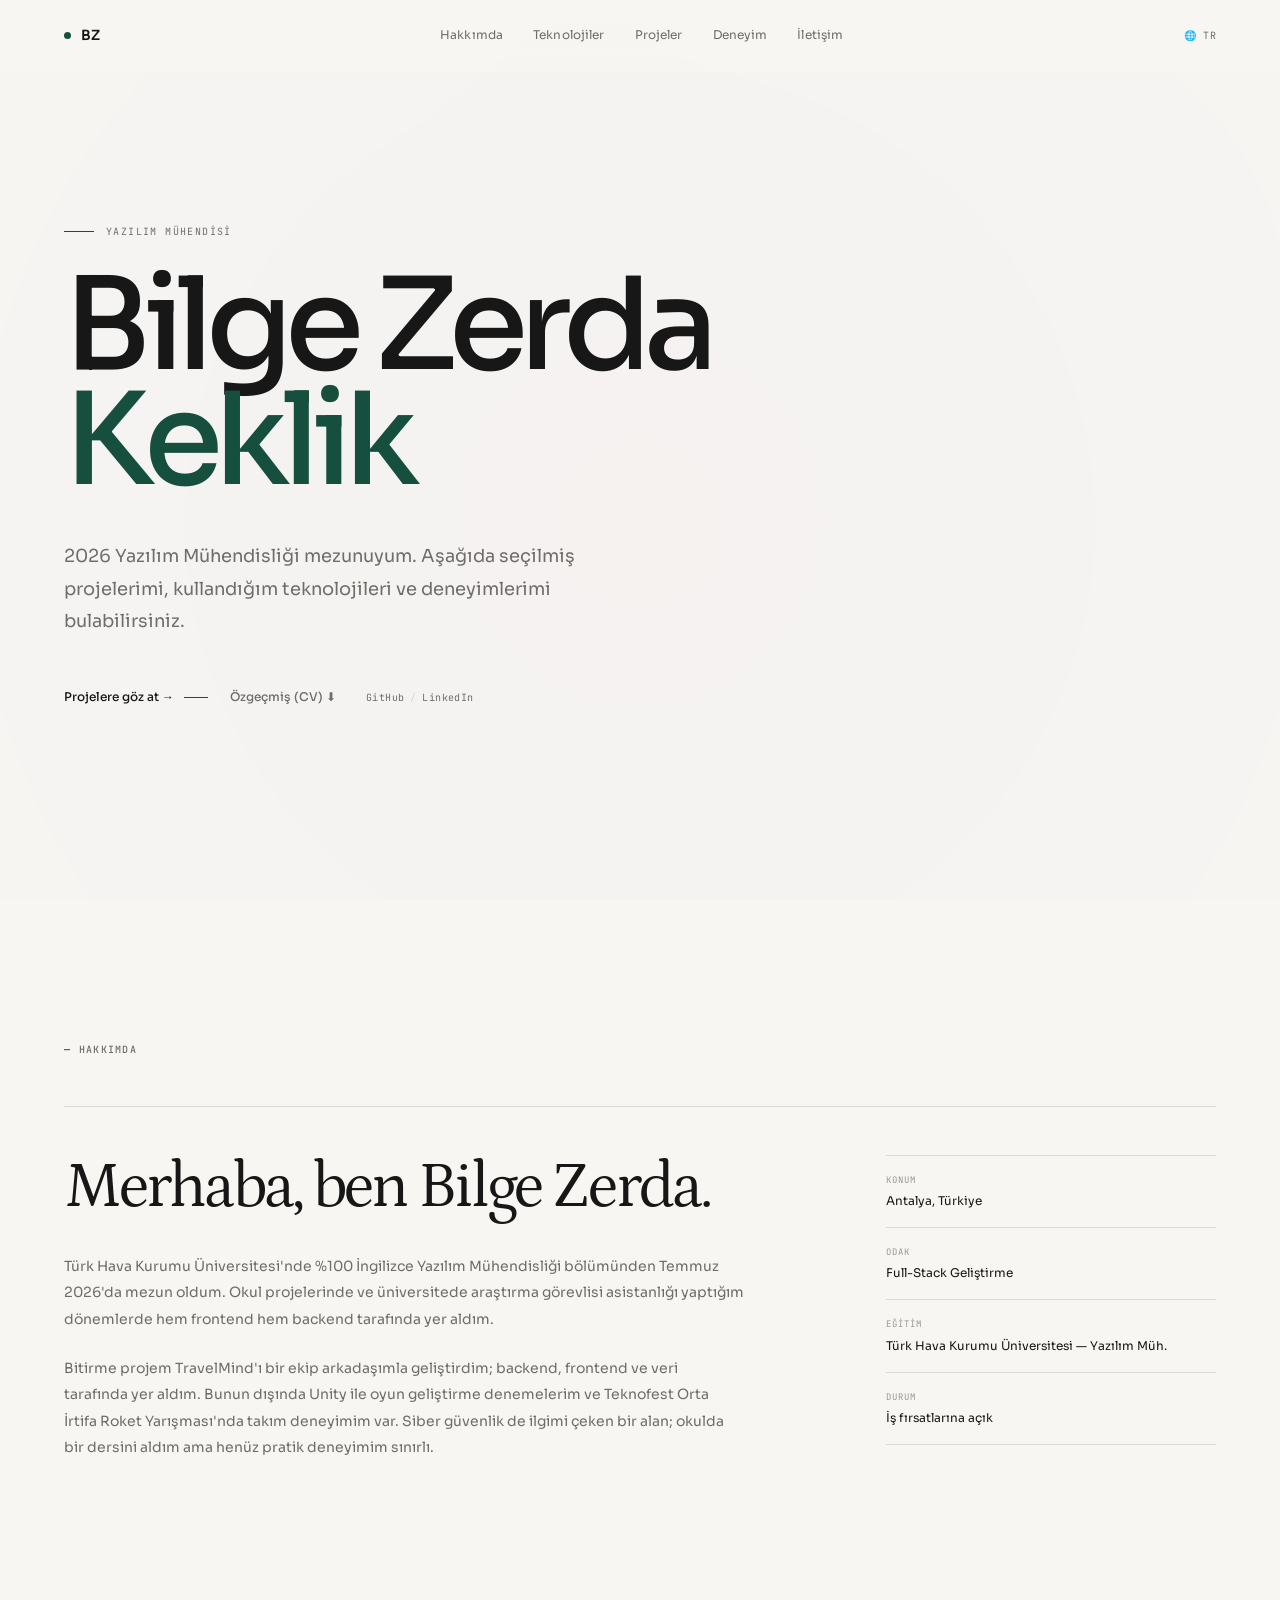
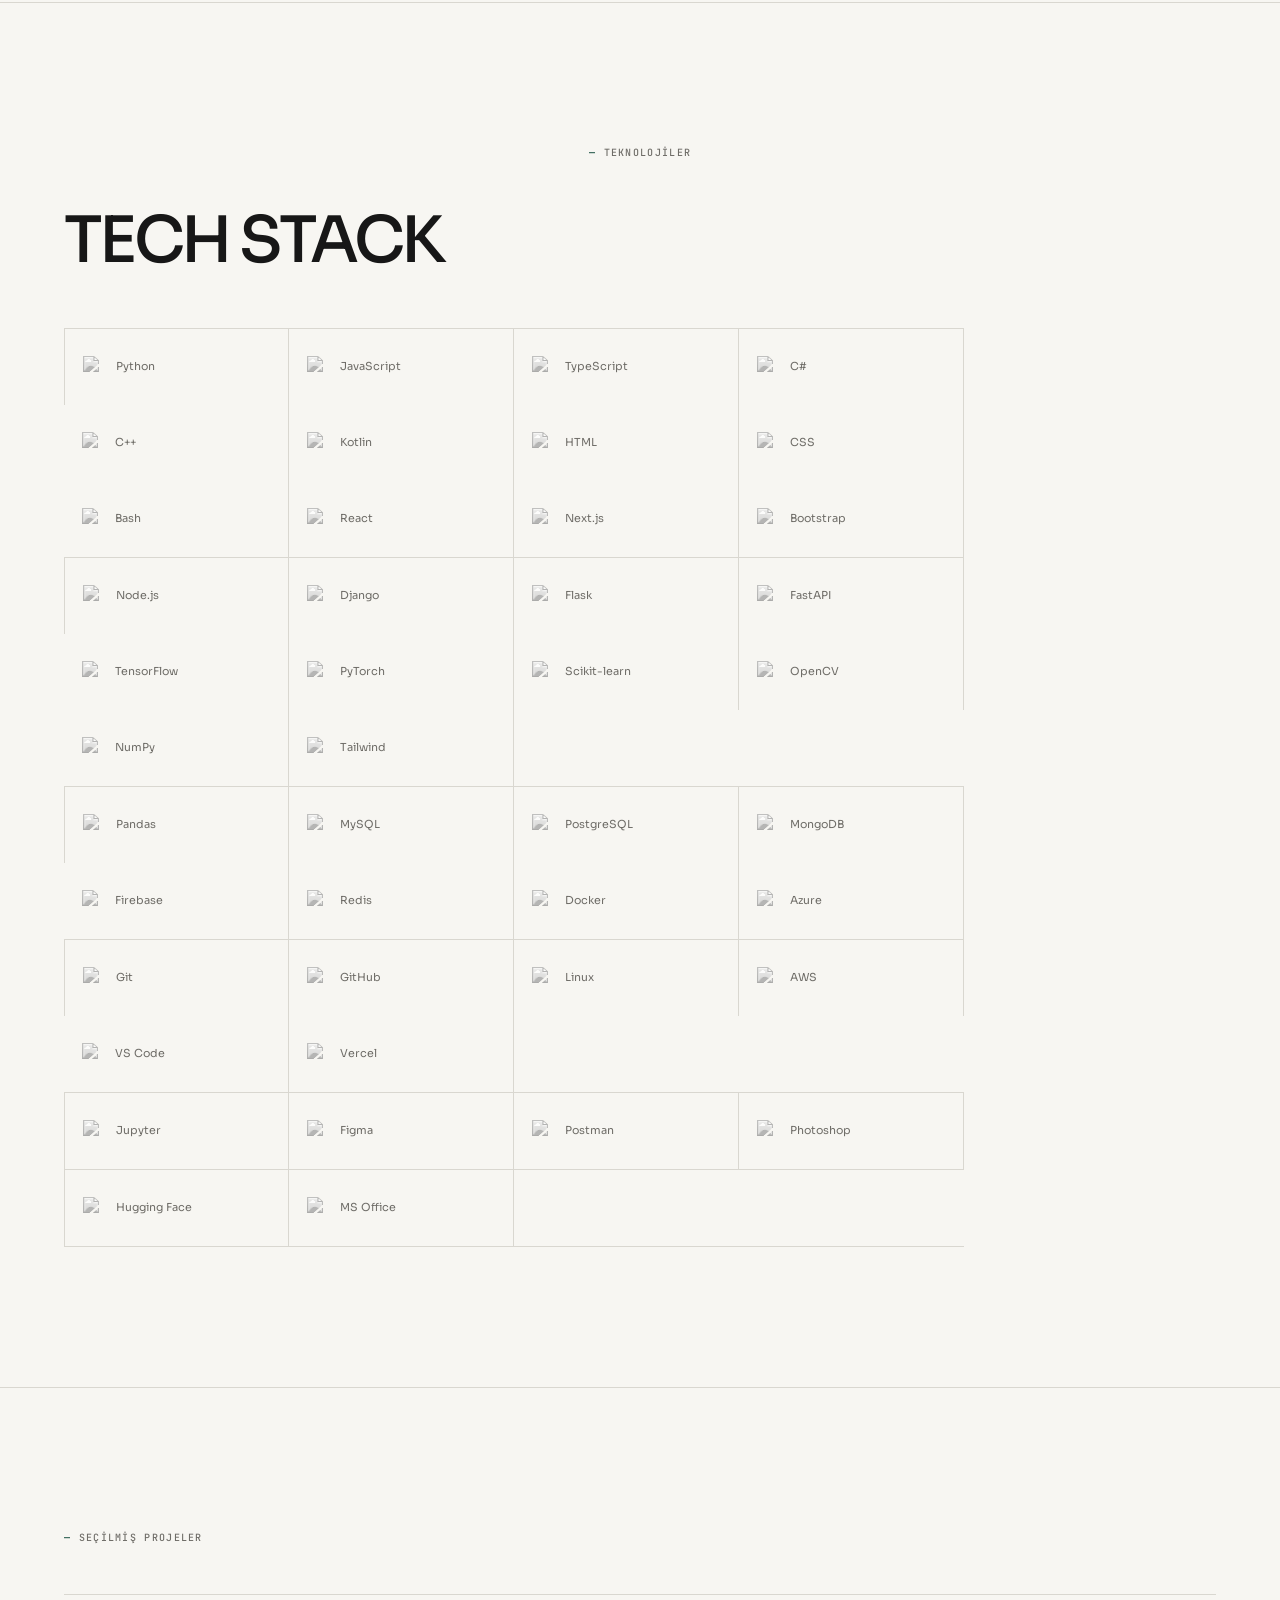
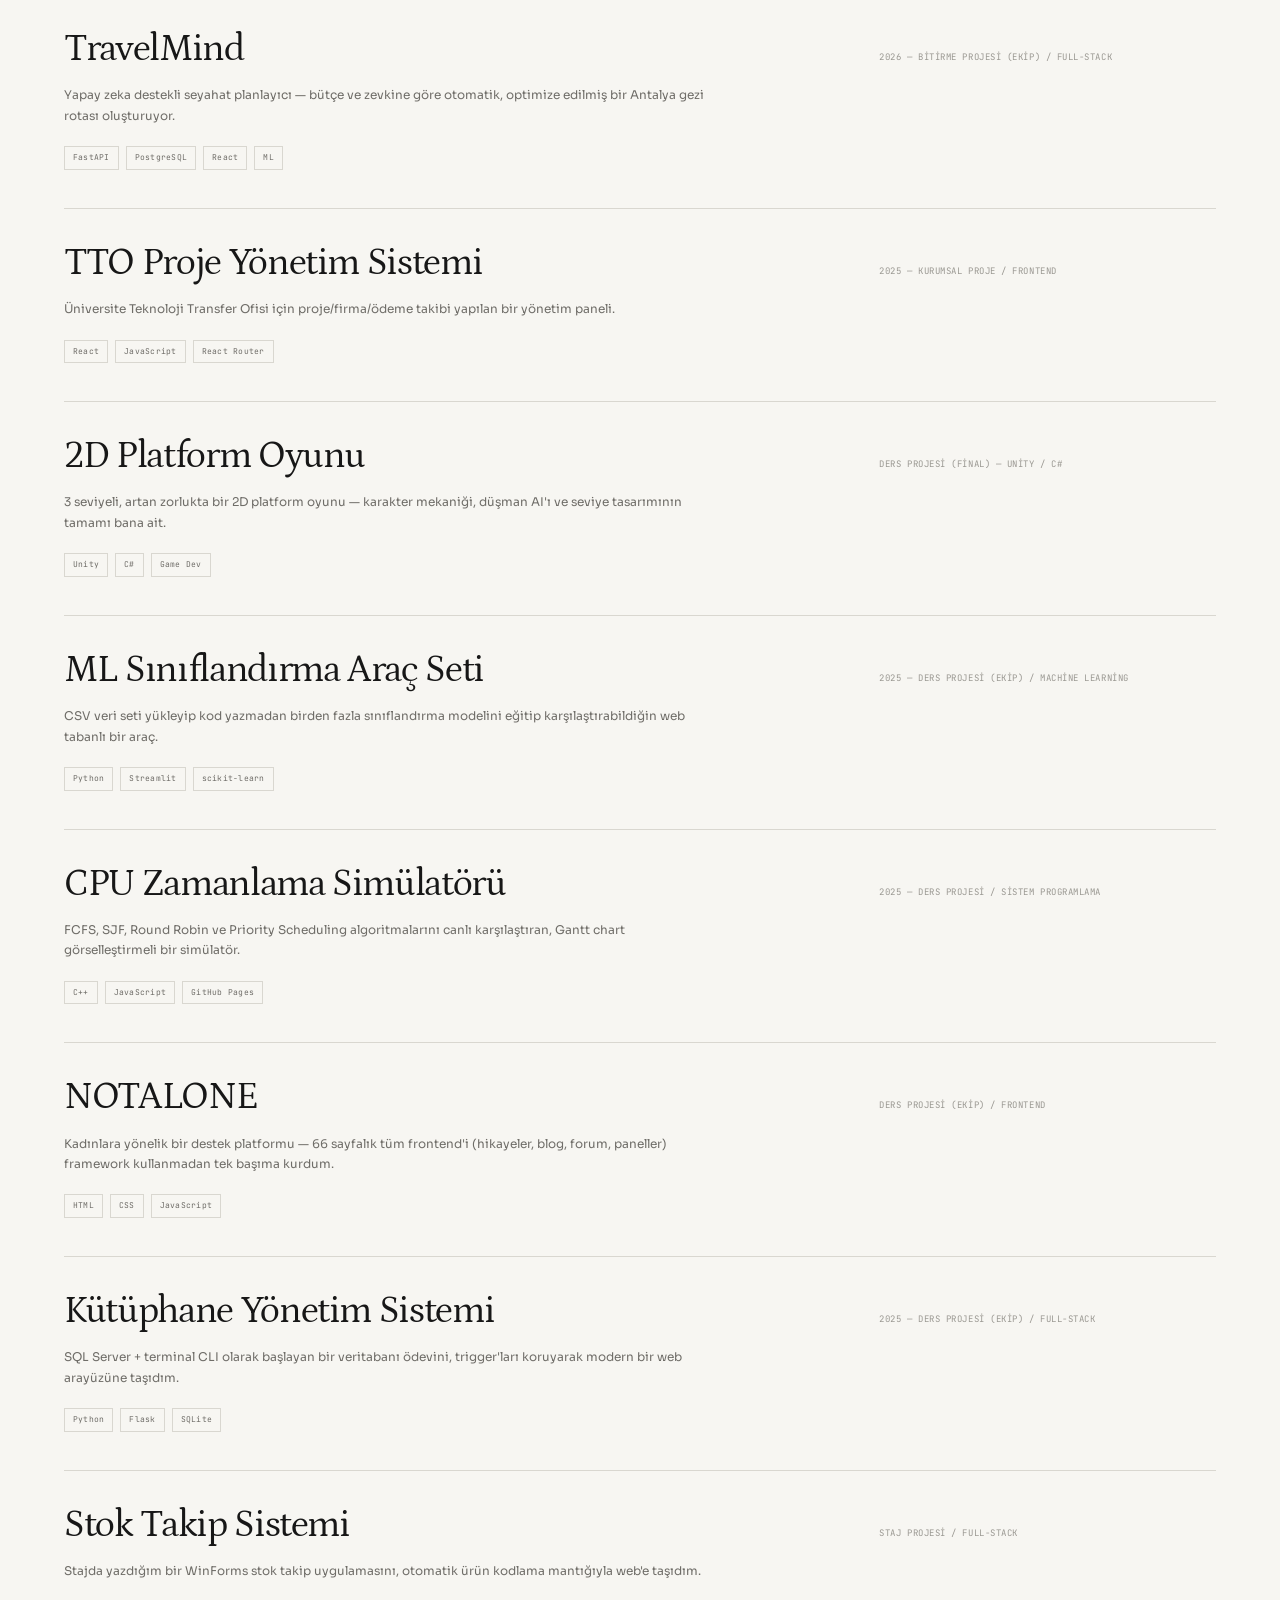
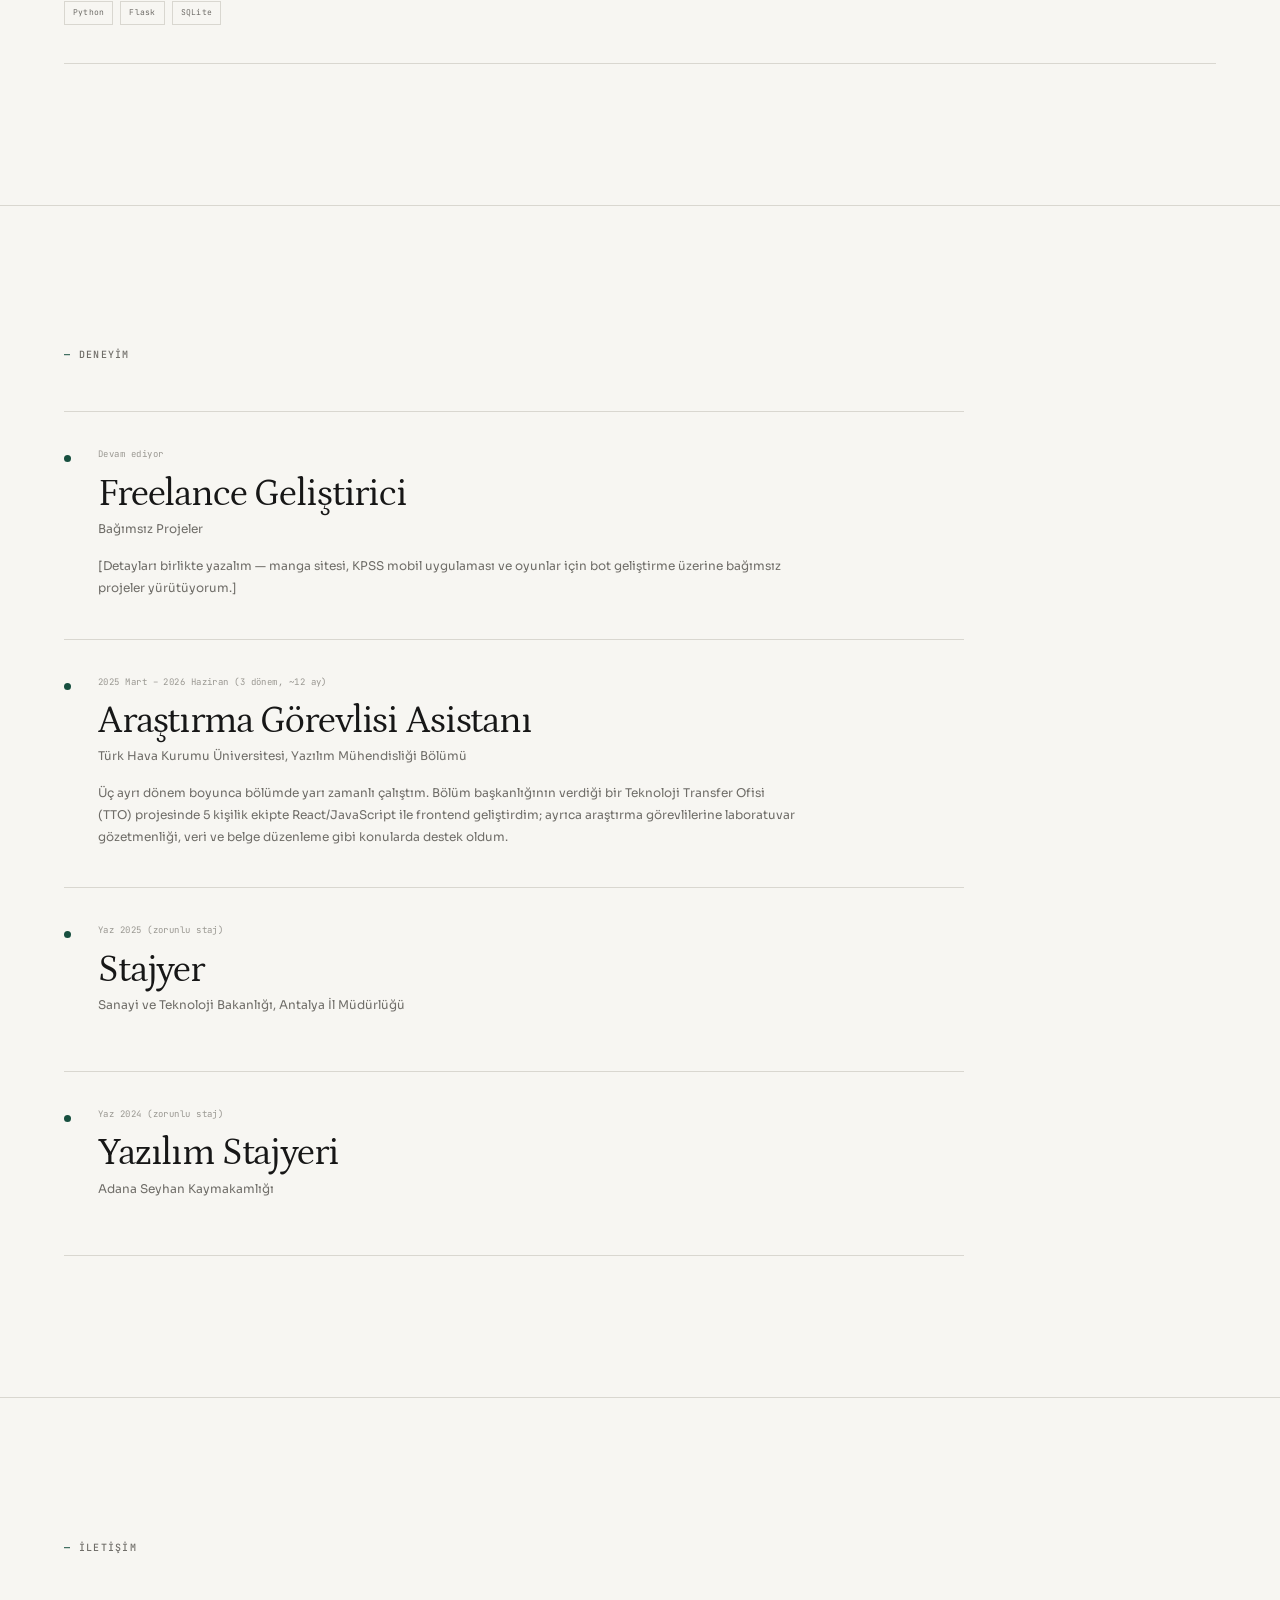
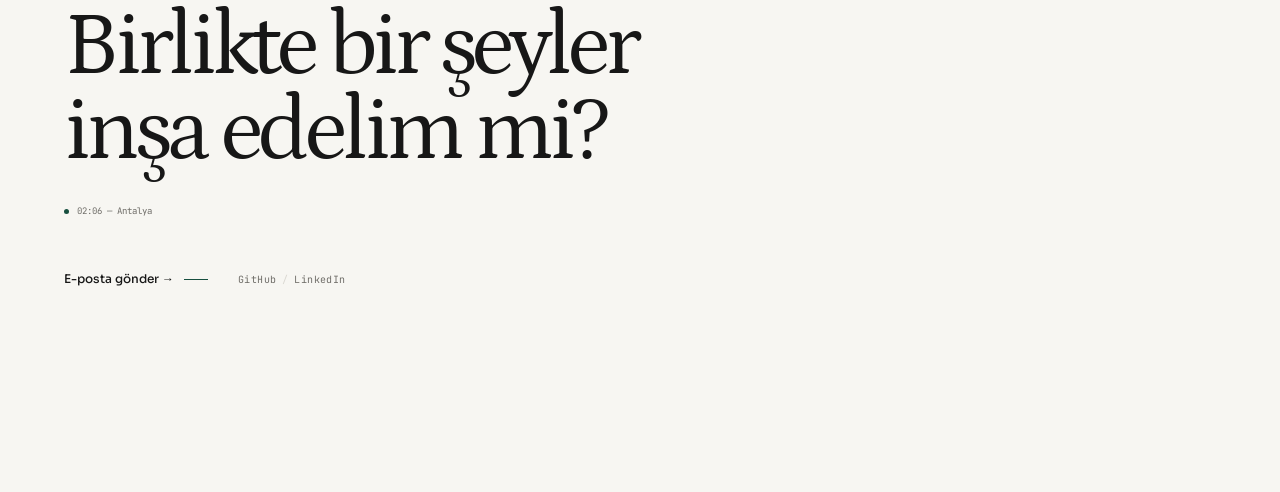
==== commit b29e46b4: "Initial commit" ====
--- a/index.html
+++ b/index.html
@@ -33,7 +33,7 @@
     <p class="hero-desc">2026 Yazılım Mühendisliği mezunuyum. Aşağıda seçilmiş projelerimi, kullandığım teknolojileri ve deneyimlerimi bulabilirsiniz.</p>
     <div class="hero-actions">
       <a href="#work" class="btn btn-primary">Projelere göz at →</a>
-      <a href="assets/Bilge_Zerda_Keklik_CV.pdf" target="_blank" rel="noopener" class="btn btn-secondary">Özgeçmiş (CV) ⬇</a>
+      <a href="assets/Bilge_Zerda_Keklik_Software_Engineer_CV_EN.pdf" target="_blank" rel="noopener" class="btn btn-secondary">Özgeçmiş (CV) ⬇</a>
       <div class="social-row">
         <a href="#" aria-label="GitHub">GitHub</a>
         <a href="#" aria-label="LinkedIn">LinkedIn</a>
--- a/css/style.css
+++ b/css/style.css
@@ -1,270 +1,1160 @@
-/* ============================================
-   DESIGN TOKENS
-   Palette: warm pudra cream base, soft mauve/lavender/dusty-blue accents
-   Type: Instrument Serif (display, italic) + JetBrains Mono (everything else)
-   Signature: full-viewport aurora gradient that reacts to the cursor
-   ============================================ */
-:root{
-  --bg:        #efe3e0;
-  --surface:   #f9f0ed;
-  --surface-2: #e9dcda;
-  --ink:       #2a2430;
-  --muted:     #6e6577;
-  --faint:     #9b93a3;
-  --line:      #ddc9cd;
-  --line-2:    #cbb4ba;
-
-  --pink:      #d9a3ab;
-  --lavender:  #a692cc;
-  --blue:      #8ea3cf;
-  --accent:    #7c62b0;
-  --accent-ink:#5b478c;
-
-  --radius-s: 10px;
-  --radius-m: 16px;
-  --radius-l: 24px;
-  --radius-full: 999px;
-
-  --ease: cubic-bezier(.2,.7,.2,1);
-  --font-display: 'Petrona', serif;
-  --font-body: 'Sora', sans-serif;
-  --font-mono: 'JetBrains Mono', ui-monospace, 'SF Mono', monospace;
-}
-
-*{box-sizing:border-box}
-html,body{margin:0;padding:0}
-html{scroll-behavior:smooth}
-body{
-  background:var(--bg);
-  color:var(--ink);
-  font-family:var(--font-mono);
-  line-height:1.6;
-  -webkit-font-smoothing:antialiased;
-  overflow-x:hidden;
-}
-::selection{background:var(--lavender);color:var(--ink)}
-::-webkit-scrollbar{width:9px;height:9px}
-::-webkit-scrollbar-thumb{background:var(--line-2);border-radius:9px}
-
-img{max-width:100%;display:block}
-a{color:inherit}
-button{font-family:inherit}
-
-.wrap{max-width:1180px;margin:0 auto;padding-inline:clamp(20px,6vw,80px)}
-.eyebrow{
-  font-size:.74rem;letter-spacing:.2em;color:var(--accent-ink);
-  text-transform:uppercase;margin-bottom:clamp(24px,4vh,40px);
-}
-.section{position:relative;padding-block:clamp(80px,12vh,140px)}
-.section[data-reveal]{opacity:0;transform:translateY(24px);transition:opacity .8s var(--ease),transform .8s var(--ease)}
-.section[data-reveal].is-visible{opacity:1;transform:translateY(0)}
-
-h1,h2,h3{font-family:var(--font-display);font-weight:400;margin:0}
-
-.btn{
-  text-decoration:none;display:inline-flex;align-items:center;gap:10px;
-  padding:14px 26px;border-radius:var(--radius-full);font-size:.86rem;
-  letter-spacing:.02em;transition:transform .3s var(--ease),background .3s,border-color .3s;
-  cursor:pointer;border:1px solid transparent;
-}
-.btn-primary{background:var(--ink);color:var(--surface)}
-.btn-primary:hover{transform:translateY(-3px);background:#000}
-.btn-secondary{background:rgba(255,255,255,.5);backdrop-filter:blur(8px);border-color:rgba(255,255,255,.7);color:var(--ink)}
-.btn-secondary:hover{transform:translateY(-3px);border-color:var(--accent)}
-
-/* ============ NAV ============ */
-#nav{
-  position:fixed;top:0;left:0;right:0;z-index:50;
-  display:flex;align-items:center;justify-content:space-between;gap:16px;
-  padding:18px clamp(20px,6vw,80px);
-  border-bottom:1px solid transparent;
-  transition:background .4s,backdrop-filter .4s,border-color .4s,padding .4s;
-}
-#nav.is-scrolled{
-  background:rgba(248,242,240,.72);backdrop-filter:blur(14px);
-  border-bottom-color:var(--line);padding-block:12px;
-}
-.logo{display:flex;align-items:center;gap:10px;text-decoration:none;color:var(--ink);font-weight:700;font-size:.92rem}
-.logo-dot{width:10px;height:10px;border-radius:3px;background:linear-gradient(135deg,var(--pink),var(--lavender),var(--blue));display:inline-block}
-.nav-links{display:flex;align-items:center;gap:clamp(10px,2.4vw,30px);flex-wrap:wrap}
-.nav-links a{text-decoration:none;color:var(--muted);font-size:.8rem;letter-spacing:.02em;transition:color .25s}
-.nav-links a:hover{color:var(--ink)}
-#langToggle{
-  appearance:none;cursor:pointer;border:1px solid var(--line-2);background:rgba(255,255,255,.4);
-  backdrop-filter:blur(6px);border-radius:999px;padding:6px 12px;font-family:inherit;
-  font-size:.74rem;letter-spacing:.06em;display:flex;align-items:center;gap:7px;color:var(--ink);
-}
-
-/* ============ HERO / AURORA BG ============ */
-#aurora-canvas{position:fixed;inset:0;width:100vw;height:100vh;display:block;z-index:-1;pointer-events:none}
-header#top{
-  position:relative;min-height:100vh;display:flex;flex-direction:column;justify-content:center;
-  padding:clamp(110px,16vh,170px) clamp(20px,6vw,80px) clamp(60px,10vh,100px);
-}
-.hero-inner{max-width:1180px;margin:0 auto;width:100%}
-.hero-kicker{font-size:.78rem;letter-spacing:.22em;color:var(--muted);margin-bottom:clamp(22px,4vh,38px);display:flex;align-items:center;gap:12px}
-.hero-kicker .rule{width:22px;height:1px;background:var(--muted);display:inline-block}
-.hero-title{font-size:clamp(2.7rem,8.4vw,6.6rem);line-height:.98;letter-spacing:-.03em;margin-bottom:clamp(20px,3.5vh,34px)}
-.hero-title .accent{color:var(--accent)}
-.cursor-blink{display:inline-block;width:.5ch;height:.86em;background:var(--ink);margin-left:.12em;vertical-align:-.04em;animation:blink 1.15s steps(1) infinite}
-@keyframes blink{0%,100%{opacity:1}50%{opacity:0}}
-.hero-tagline{
-  font-family:var(--font-display);font-style:italic;font-size:clamp(1.5rem,4vw,2.7rem);
-  line-height:1.15;letter-spacing:-.01em;margin-bottom:clamp(22px,3.5vh,30px);max-width:20ch;color:#3a2f42;
-}
-.hero-desc{font-family:var(--font-body);font-size:clamp(.95rem,1.5vw,1.08rem);color:var(--muted);max-width:48ch;margin-bottom:clamp(34px,5vh,48px)}
-.hero-actions{display:flex;flex-wrap:wrap;gap:14px;align-items:center}
-.social-row{display:flex;gap:6px;margin-left:6px}
-.social-row a{text-decoration:none;color:var(--muted);font-size:.8rem;padding:10px 12px;border-radius:999px;transition:color .25s,background .25s}
-.social-row a:hover{color:var(--ink);background:rgba(255,255,255,.5)}
-.scroll-hint{position:absolute;bottom:26px;left:50%;transform:translateX(-50%);display:flex;flex-direction:column;align-items:center;gap:8px;color:var(--faint);font-size:.66rem;letter-spacing:.2em}
-.scroll-hint span.line{width:1px;height:30px;background:linear-gradient(var(--faint),transparent);animation:drift 2.4s ease-in-out infinite}
-@keyframes drift{0%,100%{transform:translateY(0)}50%{transform:translateY(5px)}}
-
-/* ============ ABOUT ============ */
-.about-grid{display:grid;grid-template-columns:repeat(auto-fit,minmax(min(100%,320px),1fr));gap:clamp(36px,6vw,72px);align-items:start}
-.about-title{font-size:clamp(1.8rem,3.6vw,2.6rem);line-height:1.15;margin-bottom:24px;max-width:16ch}
-.about-body p{font-family:var(--font-body);font-size:1rem;color:var(--muted);line-height:1.75;max-width:56ch;margin:0 0 18px}
-.stat-grid{display:grid;grid-template-columns:1fr 1fr;gap:1px;background:var(--line);border:1px solid var(--line);border-radius:14px;overflow:hidden}
-.stat-cell{background:var(--surface);padding:18px 20px}
-.stat-cell .k{font-size:.64rem;letter-spacing:.14em;color:var(--faint);margin-bottom:6px;text-transform:uppercase}
-.stat-cell .v{font-size:.9rem}
-
-/* ============ TECH STACK ============ */
-.stack-intro{max-width:60ch;color:var(--muted);margin-bottom:clamp(32px,5vh,48px)}
-.stack-group{margin-bottom:26px}
-.stack-group-label{font-size:.7rem;letter-spacing:.16em;color:var(--faint);text-transform:uppercase;margin-bottom:14px}
-.stack-row{display:flex;flex-wrap:wrap;justify-content:center;gap:10px}
-
-/* icon-only square tile, name shown as a tooltip on hover — matches red1's interaction */
-.stack-item{
-  position:relative;
-  display:flex;align-items:center;justify-content:center;
-  width:64px;height:64px;
-  border-radius:var(--radius-s);text-decoration:none;color:var(--ink);
-  background:var(--surface);border:1px solid var(--line);
-  transition:transform .25s var(--ease),border-color .25s,box-shadow .25s,background .25s;
-}
-.stack-item img{width:26px;height:26px;object-fit:contain}
-.stack-item span{
-  position:absolute;bottom:calc(100% + 10px);left:50%;transform:translate(-50%,4px);
-  background:var(--ink);color:var(--surface);
-  font-size:.68rem;letter-spacing:.02em;white-space:nowrap;
-  padding:5px 10px;border-radius:7px;
-  opacity:0;pointer-events:none;transition:opacity .2s var(--ease),transform .2s var(--ease);
-}
-.stack-item span::after{
-  content:'';position:absolute;top:100%;left:50%;transform:translateX(-50%);
-  border:5px solid transparent;border-top-color:var(--ink);
-}
-.stack-item:hover{
-  transform:translateY(-4px);border-color:var(--accent);background:var(--surface-2);
-  box-shadow:0 10px 24px -12px rgba(124,98,176,.35);
-}
-.stack-item:hover span{opacity:1;transform:translate(-50%,0)}
-.stack-item:focus-visible span{opacity:1;transform:translate(-50%,0)}
-
-/* red1-style centered pyramid grid — same layout/interaction, pudra colors */
-.stack-title{
-  text-align:center;font-size:clamp(2.2rem,6.5vw,4.2rem);letter-spacing:-.02em;
-  margin-bottom:clamp(36px,6vh,56px);
-  background:linear-gradient(135deg,var(--accent-ink),var(--lavender) 45%,var(--blue));
-  -webkit-background-clip:text;background-clip:text;color:transparent;
-}
-.techstack-pyramid{display:flex;flex-direction:column;align-items:center;gap:12px}
-.techstack-row{display:flex;flex-wrap:wrap;justify-content:center;gap:12px;max-width:880px}
-.techstack-item{
-  position:relative;display:flex;align-items:center;justify-content:center;
-  width:66px;height:66px;border-radius:16px;text-decoration:none;color:var(--ink);
-  background:rgba(255,255,255,.2);backdrop-filter:blur(10px);-webkit-backdrop-filter:blur(10px);
-  border:1px solid rgba(255,255,255,.35);
-  box-shadow:0 4px 14px -8px rgba(90,60,110,.18);
-  transition:transform .4s cubic-bezier(.22,1,.36,1),border-color .3s,box-shadow .35s,background .35s;
-}
-.techstack-item img{width:26px;height:26px;object-fit:contain;transition:transform .4s cubic-bezier(.22,1,.36,1)}
-.techstack-item span{
-  position:absolute;bottom:calc(100% + 10px);left:50%;transform:translate(-50%,4px);
-  background:var(--ink);color:var(--surface);
-  font-size:.68rem;letter-spacing:.02em;white-space:nowrap;
-  padding:5px 10px;border-radius:7px;
-  opacity:0;pointer-events:none;transition:opacity .25s var(--ease),transform .25s var(--ease);
-}
-.techstack-item span::after{
-  content:'';position:absolute;top:100%;left:50%;transform:translateX(-50%);
-  border:5px solid transparent;border-top-color:var(--ink);
-}
-.techstack-item:hover{
-  transform:translateY(-6px) scale(1.14);
-  background:rgba(255,255,255,.65);border-color:var(--accent);
-  box-shadow:0 18px 34px -14px rgba(124,98,176,.45);
-}
-.techstack-item:hover img{transform:scale(1.08)}
-.techstack-item:hover span{opacity:1;transform:translate(-50%,0)}
-.techstack-item:focus-visible span{opacity:1;transform:translate(-50%,0)}
-
-/* ============ WORK ============ */
-.work-list{display:flex;flex-direction:column;gap:1px;background:var(--line);border:1px solid var(--line);border-radius:var(--radius-l);overflow:hidden}
-.work-card{background:var(--surface);padding:clamp(24px,4vw,44px);cursor:pointer;transition:background .3s}
-.work-card:hover{background:var(--surface-2)}
-.work-card-top{display:flex;justify-content:space-between;align-items:baseline;gap:20px;flex-wrap:wrap}
-.work-card-title{font-family:var(--font-display);font-size:clamp(1.5rem,3vw,2.1rem)}
-.work-card-meta{font-size:.72rem;letter-spacing:.1em;color:var(--faint);text-transform:uppercase;white-space:nowrap}
-.work-card-desc{font-family:var(--font-body);color:var(--muted);max-width:70ch;margin-top:10px;font-size:.92rem}
-.work-tags{display:flex;flex-wrap:wrap;gap:8px;margin-top:16px}
-.work-tag{font-size:.68rem;letter-spacing:.04em;color:var(--accent-ink);background:rgba(124,98,176,.1);padding:5px 12px;border-radius:999px}
-.work-open{font-size:.76rem;color:var(--accent-ink);margin-top:16px;display:inline-flex;align-items:center;gap:6px}
-
-/* ---- Work detail modal ---- */
-.work-modal-overlay{
-  position:fixed;inset:0;background:rgba(30,24,32,.55);backdrop-filter:blur(6px);
-  z-index:100;display:flex;align-items:center;justify-content:center;padding:24px;
-  opacity:0;pointer-events:none;transition:opacity .3s var(--ease);
-}
-.work-modal-overlay.is-open{opacity:1;pointer-events:auto}
-.work-modal{
-  background:var(--surface);border-radius:var(--radius-l);max-width:920px;width:100%;
-  max-height:88vh;overflow-y:auto;transform:translateY(24px) scale(.98);opacity:0;
-  transition:transform .35s var(--ease),opacity .35s var(--ease);
-}
-.work-modal-overlay.is-open .work-modal{transform:translateY(0) scale(1);opacity:1}
-.work-modal-head{padding:clamp(24px,4vw,40px) clamp(24px,4vw,40px) 0}
-.work-modal-close{position:sticky;top:16px;float:right;margin-right:16px;background:rgba(255,255,255,.7);border:1px solid var(--line);border-radius:999px;width:36px;height:36px;cursor:pointer;font-size:1rem;z-index:2}
-.work-gallery{position:relative;aspect-ratio:16/9;background:var(--surface-2);overflow:hidden;margin:20px clamp(24px,4vw,40px) 0;border-radius:var(--radius-m)}
-.work-gallery-track{display:flex;height:100%;transition:transform .45s var(--ease)}
-.work-gallery-slide{min-width:100%;height:100%;display:flex;align-items:center;justify-content:center;color:var(--faint);font-size:.78rem;letter-spacing:.08em}
-.work-gallery-slide img{width:100%;height:100%;object-fit:cover}
-.work-gallery-slide video{width:100%;height:100%;object-fit:contain;background:#000}
-.gallery-nav{position:absolute;top:50%;transform:translateY(-50%);background:rgba(255,255,255,.75);border:none;width:38px;height:38px;border-radius:999px;cursor:pointer;font-size:.9rem}
-.gallery-nav.prev{left:14px}.gallery-nav.next{right:14px}
-.gallery-dots{display:flex;gap:6px;justify-content:center;margin-top:12px}
-.gallery-dots span{width:6px;height:6px;border-radius:999px;background:var(--line-2)}
-.gallery-dots span.active{background:var(--accent)}
-
-.work-tabs{display:flex;gap:4px;margin:24px clamp(24px,4vw,40px) 0;border-bottom:1px solid var(--line)}
-.work-tab-btn{background:none;border:none;padding:10px 16px;font-family:inherit;font-size:.78rem;letter-spacing:.03em;color:var(--faint);cursor:pointer;border-bottom:2px solid transparent}
-.work-tab-btn.active{color:var(--ink);border-bottom-color:var(--accent)}
-.work-tab-panel{display:none;padding:20px clamp(24px,4vw,40px) clamp(32px,5vw,48px);color:var(--muted);font-size:.9rem;line-height:1.75;font-family:var(--font-body)}
-.work-tab-panel.active{display:block}
-.work-tab-panel h4{font-family:var(--font-mono);font-size:.72rem;letter-spacing:.1em;text-transform:uppercase;color:var(--faint);margin:0 0 8px}
-.work-tab-panel p{margin:0 0 16px}
-
-/* ============ EXPERIENCE / PATH ============ */
-.timeline{position:relative;padding-left:28px;border-left:1px solid var(--line)}
-.timeline-item{position:relative;padding-bottom:clamp(32px,5vh,48px)}
-.timeline-item:last-child{padding-bottom:0}
-.timeline-dot{position:absolute;left:-33px;top:4px;width:9px;height:9px;border-radius:999px;background:var(--accent);box-shadow:0 0 0 4px var(--bg)}
-.timeline-num{font-size:.7rem;color:var(--faint);letter-spacing:.1em;margin-bottom:6px}
-.timeline-title{font-family:var(--font-display);font-size:1.3rem;margin-bottom:4px}
-.timeline-org{font-size:.82rem;color:var(--accent-ink);margin-bottom:10px}
-.timeline-desc{font-family:var(--font-body);color:var(--muted);font-size:.88rem;max-width:60ch}
-
-/* ============ CONTACT ============ */
-.contact-inner{display:flex;flex-direction:column;align-items:flex-start;gap:20px}
-.contact-title{font-size:clamp(2.2rem,6vw,4rem);max-width:14ch;line-height:1.05}
-.local-time{font-size:.76rem;color:var(--faint);letter-spacing:.06em;display:flex;align-items:center;gap:8px}
-.local-time .dot{width:6px;height:6px;border-radius:999px;background:#7fbf8f;display:inline-block;animation:blink 2s steps(1) infinite}
-footer{padding:30px clamp(20px,6vw,80px);border-top:1px solid var(--line);display:flex;justify-content:space-between;flex-wrap:wrap;gap:12px;font-size:.72rem;color:var(--faint)}
-
-@media (max-width:640px){
-  .nav-links{display:none}
+/* =========================================================
+   BILGE ZERDA KEKLIK — PORTFOLIO
+   Minimal / editorial / personal
+   ========================================================= */
+
+:root {
+  --bg: #f7f6f2;
+  --surface: #eeece6;
+  --text: #171717;
+  --muted: #6f6d68;
+  --faint: #9a9892;
+  --line: #d9d7d0;
+  --accent: #174f3f;
+  --accent-light: #dce9e2;
+  --white: #ffffff;
+
+  --sans: "Sora", Arial, sans-serif;
+  --serif: "Petrona", Georgia, serif;
+  --mono: "JetBrains Mono", monospace;
+
+  --max: 1180px;
+  --pad: clamp(24px, 5vw, 72px);
+}
+
+/* -------------------------
+   RESET
+------------------------- */
+
+*,
+*::before,
+*::after {
+  box-sizing: border-box;
+}
+
+html {
+  scroll-behavior: smooth;
+}
+
+body {
+  margin: 0;
+  background: var(--bg);
+  color: var(--text);
+  font-family: var(--sans);
+  font-size: 15px;
+  line-height: 1.7;
+  -webkit-font-smoothing: antialiased;
+}
+
+a {
+  color: inherit;
+  text-decoration: none;
+}
+
+button {
+  font: inherit;
+}
+
+img {
+  display: block;
+  max-width: 100%;
+}
+
+::selection {
+  background: var(--accent);
+  color: white;
+}
+
+/* -------------------------
+   BACKGROUND
+------------------------- */
+
+#aurora-canvas {
+  position: fixed;
+  inset: 0;
+  z-index: -2;
+  width: 100%;
+  height: 100%;
+  pointer-events: none;
+  opacity: 0.08;
+}
+
+/* -------------------------
+   NAVIGATION
+------------------------- */
+
+#nav {
+  position: sticky;
+  top: 0;
+  z-index: 100;
+  height: 72px;
+
+  display: flex;
+  align-items: center;
+  justify-content: space-between;
+
+  padding: 0 var(--pad);
+
+  background: rgba(247, 246, 242, 0.92);
+  border-bottom: 1px solid transparent;
+
+  backdrop-filter: blur(12px);
+  -webkit-backdrop-filter: blur(12px);
+
+  transition: border-color 0.25s ease;
+}
+
+.logo {
+  display: inline-flex;
+  align-items: center;
+  gap: 10px;
+
+  font-size: 14px;
+  font-weight: 600;
+  letter-spacing: -0.02em;
+}
+
+.logo-dot {
+  width: 7px;
+  height: 7px;
+  border-radius: 50%;
+  background: var(--accent);
+}
+
+.nav-links {
+  display: flex;
+  align-items: center;
+  gap: 30px;
+}
+
+.nav-links a {
+  position: relative;
+
+  color: var(--muted);
+  font-size: 12px;
+  letter-spacing: 0.01em;
+
+  transition: color 0.2s ease;
+}
+
+.nav-links a:hover {
+  color: var(--text);
+}
+
+.nav-links a::after {
+  content: "";
+  position: absolute;
+  left: 0;
+  right: 0;
+  bottom: -5px;
+
+  height: 1px;
+  background: var(--text);
+
+  transform: scaleX(0);
+  transform-origin: right;
+  transition: transform 0.25s ease;
+}
+
+.nav-links a:hover::after {
+  transform: scaleX(1);
+  transform-origin: left;
+}
+
+#langToggle {
+  border: 0;
+  background: transparent;
+  color: var(--muted);
+
+  padding: 5px 0;
+  cursor: pointer;
+
+  font-family: var(--mono);
+  font-size: 10px;
+  letter-spacing: 0.05em;
+}
+
+#langToggle:hover {
+  color: var(--text);
+}
+
+/* -------------------------
+   GENERAL
+------------------------- */
+
+.wrap {
+  width: min(var(--max), calc(100% - (var(--pad) * 2)));
+  margin-inline: auto;
+}
+
+.section {
+  padding: clamp(90px, 11vw, 150px) 0;
+}
+
+.eyebrow {
+  margin: 0 0 48px;
+
+  color: var(--muted);
+
+  font-family: var(--mono);
+  font-size: 10px;
+  font-weight: 500;
+  letter-spacing: 0.13em;
+  text-transform: uppercase;
+}
+
+.eyebrow::before {
+  content: "— ";
+  color: var(--accent);
+}
+
+/* -------------------------
+   HERO
+------------------------- */
+
+#top {
+  min-height: calc(100vh - 72px);
+  display: flex;
+  align-items: center;
+
+  padding: 80px var(--pad) 110px;
+}
+
+.hero-inner {
+  width: min(100%, var(--max));
+  margin-inline: auto;
+}
+
+.hero-kicker {
+  display: flex;
+  align-items: center;
+  gap: 12px;
+
+  margin: 0 0 28px;
+
+  color: var(--muted);
+
+  font-family: var(--mono);
+  font-size: 10px;
+  letter-spacing: 0.14em;
+}
+
+.rule {
+  width: 30px;
+  height: 1px;
+  background: var(--accent);
+}
+
+.hero-title {
+  max-width: 850px;
+
+  margin: 0;
+
+  font-size: clamp(4rem, 10vw, 8.5rem);
+  line-height: 0.9;
+  letter-spacing: -0.065em;
+  font-weight: 500;
+}
+
+.hero-title .accent {
+  color: var(--accent);
+}
+
+/* bilinçli olarak cursor yok */
+.cursor-blink {
+  display: none;
+}
+
+.hero-desc {
+  max-width: 600px;
+
+  margin: 42px 0 0;
+
+  color: var(--muted);
+
+  font-size: clamp(15px, 1.4vw, 18px);
+  line-height: 1.8;
+}
+
+.hero-actions {
+  display: flex;
+  align-items: center;
+  flex-wrap: wrap;
+  gap: 22px;
+
+  margin-top: 38px;
+}
+
+.btn {
+  display: inline-flex;
+  align-items: center;
+
+  min-height: 44px;
+  padding: 0;
+
+  font-size: 12px;
+  font-weight: 500;
+
+  transition:
+    color 0.2s ease,
+    transform 0.2s ease;
+}
+
+.btn-primary {
+  color: var(--text);
+}
+
+.btn-primary::after {
+  content: "";
+  width: 24px;
+  height: 1px;
+  margin-left: 10px;
+
+  background: var(--accent);
+
+  transition: width 0.25s ease;
+}
+
+.btn-primary:hover::after {
+  width: 38px;
+}
+
+.btn-secondary {
+  color: var(--muted);
+}
+
+.btn-secondary:hover {
+  color: var(--text);
+}
+
+.social-row {
+  display: flex;
+  align-items: center;
+  gap: 18px;
+
+  margin-left: 8px;
+}
+
+.social-row a {
+  position: relative;
+
+  color: var(--muted);
+
+  font-family: var(--mono);
+  font-size: 10px;
+  letter-spacing: 0.04em;
+}
+
+.social-row a:hover {
+  color: var(--text);
+}
+
+.social-row a + a::before {
+  content: "/";
+  position: absolute;
+  left: -12px;
+  color: var(--line);
+}
+
+/* -------------------------
+   ABOUT
+------------------------- */
+
+.about-grid {
+  display: grid;
+  grid-template-columns: minmax(0, 1.5fr) minmax(260px, 0.7fr);
+  gap: clamp(50px, 9vw, 150px);
+
+  border-top: 1px solid var(--line);
+  padding-top: 48px;
+}
+
+.about-title {
+  max-width: 700px;
+
+  margin: 0 0 34px;
+
+  font-family: var(--serif);
+  font-size: clamp(2.4rem, 5vw, 4.4rem);
+  font-weight: 400;
+  line-height: 1;
+  letter-spacing: -0.045em;
+}
+
+.about-body {
+  max-width: 680px;
+}
+
+.about-body p {
+  margin: 0 0 22px;
+
+  color: var(--muted);
+  font-size: 14px;
+  line-height: 1.9;
+}
+
+.about-body p:last-child {
+  margin-bottom: 0;
+}
+
+/* STATLARI DASHBOARD KUTULARINDAN ÇIKARIYORUZ */
+
+.stat-grid {
+  display: flex;
+  flex-direction: column;
+
+  border-top: 1px solid var(--line);
+}
+
+.stat-cell {
+  padding: 17px 0;
+
+  border-bottom: 1px solid var(--line);
+}
+
+.stat-cell .k {
+  margin-bottom: 4px;
+
+  color: var(--faint);
+
+  font-family: var(--mono);
+  font-size: 9px;
+  letter-spacing: 0.1em;
+  text-transform: uppercase;
+}
+
+.stat-cell .v {
+  color: var(--text);
+
+  font-size: 12px;
+  line-height: 1.5;
+}
+
+/* -------------------------
+   TECH STACK
+------------------------- */
+
+#stack {
+  border-top: 1px solid var(--line);
+}
+
+.stack-title {
+  margin: 0 0 55px;
+
+  font-size: clamp(2rem, 5vw, 4rem);
+  font-weight: 500;
+  line-height: 1;
+  letter-spacing: -0.055em;
+}
+
+.techstack-pyramid {
+  max-width: 900px;
+
+  border-top: 1px solid var(--line);
+}
+
+.techstack-row {
+  display: grid;
+  grid-template-columns: repeat(4, 1fr);
+
+  border-bottom: 1px solid var(--line);
+}
+
+.techstack-item {
+  display: flex;
+  align-items: center;
+  gap: 11px;
+
+  min-height: 76px;
+  padding: 15px 18px;
+
+  border-right: 1px solid var(--line);
+
+  color: var(--muted);
+
+  transition:
+    background 0.2s ease,
+    color 0.2s ease;
+}
+
+.techstack-item:first-child {
+  border-left: 1px solid var(--line);
+}
+
+.techstack-item:hover {
+  background: var(--surface);
+  color: var(--text);
+}
+
+.techstack-item img {
+  width: 22px;
+  height: 22px;
+
+  object-fit: contain;
+
+  filter: grayscale(1);
+  opacity: 0.65;
+
+  transition:
+    filter 0.2s ease,
+    opacity 0.2s ease;
+}
+
+.techstack-item:hover img {
+  filter: grayscale(0);
+  opacity: 1;
+}
+
+.techstack-item span {
+  font-size: 11px;
+}
+
+/* -------------------------
+   PROJECTS
+------------------------- */
+
+#work {
+  border-top: 1px solid var(--line);
+}
+
+.work-list {
+  border-top: 1px solid var(--line);
+}
+
+.work-card {
+  position: relative;
+
+  padding: 34px 0 38px;
+
+  border-bottom: 1px solid var(--line);
+
+  cursor: pointer;
+
+  transition: padding 0.25s ease;
+}
+
+.work-card:hover {
+  padding-left: 18px;
+  padding-right: 18px;
+  background: rgba(238, 236, 230, 0.55);
+}
+
+.work-card-top {
+  display: grid;
+  grid-template-columns: minmax(220px, 0.7fr) minmax(180px, 0.3fr);
+  align-items: baseline;
+  gap: 30px;
+}
+
+.work-card-title {
+  margin: 0;
+
+  font-family: var(--serif);
+  font-size: clamp(1.7rem, 3vw, 2.7rem);
+  font-weight: 400;
+  line-height: 1.05;
+  letter-spacing: -0.035em;
+}
+
+.work-card-meta {
+  color: var(--faint);
+
+  font-family: var(--mono);
+  font-size: 9px;
+  line-height: 1.6;
+  letter-spacing: 0.06em;
+  text-transform: uppercase;
+}
+
+.work-card-desc {
+  max-width: 650px;
+
+  margin: 16px 0 20px;
+
+  color: var(--muted);
+
+  font-size: 12px;
+  line-height: 1.7;
+}
+
+.work-tags {
+  display: flex;
+  flex-wrap: wrap;
+  gap: 7px;
+}
+
+.work-tag {
+  padding: 4px 8px;
+
+  border: 1px solid var(--line);
+
+  color: var(--muted);
+
+  font-family: var(--mono);
+  font-size: 8px;
+  letter-spacing: 0.03em;
+}
+
+.work-open {
+  position: absolute;
+  right: 0;
+  bottom: 38px;
+
+  color: var(--accent);
+
+  font-family: var(--mono);
+  font-size: 9px;
+  letter-spacing: 0.03em;
+
+  opacity: 0;
+  transform: translateX(-8px);
+
+  transition:
+    opacity 0.2s ease,
+    transform 0.2s ease;
+}
+
+.work-card:hover .work-open {
+  opacity: 1;
+  transform: translateX(0);
+}
+
+/* -------------------------
+   PROJECT MODAL
+------------------------- */
+
+.work-modal-overlay {
+  position: fixed;
+  inset: 0;
+  z-index: 500;
+
+  display: none;
+  align-items: center;
+  justify-content: center;
+
+  padding: 30px;
+
+  background: rgba(20, 20, 18, 0.62);
+  backdrop-filter: blur(7px);
+  -webkit-backdrop-filter: blur(7px);
+}
+
+.work-modal-overlay.active {
+  display: flex;
+}
+
+.work-modal {
+  width: min(960px, 100%);
+  max-height: calc(100vh - 60px);
+
+  overflow-y: auto;
+
+  background: var(--bg);
+
+  border: 1px solid var(--line);
+
+  box-shadow: 0 30px 80px rgba(0, 0, 0, 0.18);
+}
+
+.work-modal-head {
+  position: relative;
+
+  padding: 32px 38px 26px;
+
+  border-bottom: 1px solid var(--line);
+}
+
+.work-modal-close {
+  position: absolute;
+  top: 27px;
+  right: 30px;
+
+  width: 32px;
+  height: 32px;
+
+  border: 1px solid var(--line);
+  border-radius: 50%;
+
+  background: transparent;
+  color: var(--muted);
+
+  cursor: pointer;
+
+  font-size: 11px;
+
+  transition:
+    background 0.2s ease,
+    color 0.2s ease;
+}
+
+.work-modal-close:hover {
+  background: var(--text);
+  color: var(--white);
+}
+
+.wm-title {
+  margin: 0;
+  padding-right: 50px;
+
+  font-family: var(--serif);
+  font-weight: 400;
+  letter-spacing: -0.03em;
+}
+
+.wm-meta {
+  font-family: var(--mono);
+}
+
+.work-gallery {
+  position: relative;
+
+  overflow: hidden;
+
+  background: #e9e7e1;
+}
+
+.work-gallery-track {
+  display: flex;
+
+  transition: transform 0.4s ease;
+}
+
+.work-gallery-track img,
+.work-gallery-track video {
+  flex: 0 0 100%;
+  width: 100%;
+  max-height: 540px;
+
+  object-fit: contain;
+}
+
+.gallery-nav {
+  position: absolute;
+  top: 50%;
+  transform: translateY(-50%);
+
+  width: 42px;
+  height: 42px;
+
+  border: 1px solid rgba(23, 23, 23, 0.15);
+  border-radius: 50%;
+
+  background: rgba(247, 246, 242, 0.9);
+
+  color: var(--text);
+
+  cursor: pointer;
+}
+
+.gallery-nav.prev {
+  left: 18px;
+}
+
+.gallery-nav.next {
+  right: 18px;
+}
+
+.gallery-dots {
+  display: flex;
+  gap: 6px;
+
+  padding-top: 14px;
+}
+
+.gallery-dots button {
+  width: 5px;
+  height: 5px;
+
+  padding: 0;
+
+  border: 0;
+  border-radius: 50%;
+
+  background: var(--line);
+
+  cursor: pointer;
+}
+
+.gallery-dots button.active {
+  background: var(--accent);
+}
+
+.work-tabs {
+  display: flex;
+
+  margin-top: 28px;
+  padding: 0 38px;
+
+  border-bottom: 1px solid var(--line);
+}
+
+.work-tab-btn {
+  padding: 13px 0;
+  margin-right: 25px;
+
+  border: 0;
+  border-bottom: 1px solid transparent;
+
+  background: transparent;
+
+  color: var(--faint);
+
+  cursor: pointer;
+
+  font-family: var(--mono);
+  font-size: 9px;
+  letter-spacing: 0.05em;
+}
+
+.work-tab-btn.active {
+  border-color: var(--accent);
+  color: var(--text);
+}
+
+.work-tab-panel {
+  display: none;
+
+  padding: 30px 38px 40px;
+}
+
+.work-tab-panel.active {
+  display: block;
+}
+
+.work-tab-panel h4 {
+  margin: 0 0 10px;
+
+  font-family: var(--mono);
+  font-size: 9px;
+  font-weight: 500;
+  letter-spacing: 0.1em;
+  text-transform: uppercase;
+}
+
+.work-tab-panel p {
+  max-width: 720px;
+
+  margin: 0 0 24px;
+
+  color: var(--muted);
+
+  font-size: 13px;
+  line-height: 1.85;
+}
+
+.wm-link {
+  color: var(--accent);
+}
+
+/* -------------------------
+   EXPERIENCE
+------------------------- */
+
+#experience {
+  border-top: 1px solid var(--line);
+}
+
+.timeline {
+  max-width: 900px;
+
+  border-top: 1px solid var(--line);
+}
+
+.timeline-item {
+  position: relative;
+
+  padding: 35px 0 40px 34px;
+
+  border-bottom: 1px solid var(--line);
+}
+
+.timeline-dot {
+  position: absolute;
+  left: 0;
+  top: 43px;
+
+  width: 7px;
+  height: 7px;
+
+  border-radius: 50%;
+
+  background: var(--accent);
+}
+
+.timeline-num {
+  margin: 0 0 10px;
+
+  color: var(--faint);
+
+  font-family: var(--mono);
+  font-size: 9px;
+  letter-spacing: 0.05em;
+}
+
+.timeline-title {
+  margin: 0 0 4px;
+
+  font-family: var(--serif);
+  font-size: clamp(1.6rem, 3vw, 2.4rem);
+  font-weight: 400;
+  line-height: 1.1;
+  letter-spacing: -0.03em;
+}
+
+.timeline-org {
+  margin: 0 0 16px;
+
+  color: var(--muted);
+
+  font-size: 12px;
+}
+
+.timeline-desc {
+  max-width: 700px;
+
+  margin: 0;
+
+  color: var(--muted);
+
+  font-size: 12px;
+  line-height: 1.8;
+}
+
+/* -------------------------
+   CONTACT
+------------------------- */
+
+#contact {
+  border-top: 1px solid var(--line);
+}
+
+.contact-inner {
+  padding-bottom: 50px;
+}
+
+.contact-title {
+  max-width: 850px;
+
+  margin: 0;
+
+  font-family: var(--serif);
+  font-size: clamp(3rem, 7vw, 6.5rem);
+  font-weight: 400;
+  line-height: 0.95;
+  letter-spacing: -0.055em;
+}
+
+.local-time {
+  display: flex;
+  align-items: center;
+  gap: 8px;
+
+  margin: 30px 0 0;
+
+  color: var(--muted);
+
+  font-family: var(--mono);
+  font-size: 9px;
+}
+
+.local-time .dot {
+  width: 5px;
+  height: 5px;
+
+  border-radius: 50%;
+  background: var(--accent);
+}
+
+/* -------------------------
+   FOOTER
+------------------------- */
+
+/* Footer'u bilinçli olarak görünmez yapıyoruz.
+   Sayfa iletişim bölümünde bitiyor. */
+
+footer {
+  display: none;
+}
+
+/* -------------------------
+   REVEAL
+------------------------- */
+
+[data-reveal] {
+  opacity: 1;
+  transform: none;
+}
+
+/* JS reveal kullanıyorsa */
+[data-reveal].hidden {
+  opacity: 0;
+  transform: translateY(20px);
+}
+
+[data-reveal].visible {
+  opacity: 1;
+  transform: translateY(0);
+}
+
+[data-reveal] {
+  transition:
+    opacity 0.7s ease,
+    transform 0.7s ease;
+}
+
+/* -------------------------
+   RESPONSIVE
+------------------------- */
+
+@media (max-width: 850px) {
+
+  #nav {
+    height: 64px;
+  }
+
+  .nav-links {
+    display: none;
+  }
+
+  #top {
+    min-height: auto;
+    padding-top: 100px;
+    padding-bottom: 100px;
+  }
+
+  .hero-title {
+    font-size: clamp(3.6rem, 17vw, 6rem);
+  }
+
+  .hero-desc {
+    max-width: 520px;
+  }
+
+  .about-grid {
+    grid-template-columns: 1fr;
+    gap: 55px;
+  }
+
+  .techstack-row {
+    grid-template-columns: repeat(2, 1fr);
+  }
+
+  .work-card-top {
+    grid-template-columns: 1fr;
+    gap: 9px;
+  }
+
+  .work-open {
+    position: static;
+
+    display: block;
+
+    margin-top: 20px;
+
+    opacity: 1;
+    transform: none;
+  }
+
+  .work-card:hover {
+    padding-left: 10px;
+    padding-right: 10px;
+  }
+
+  .work-modal-overlay {
+    padding: 12px;
+  }
+
+  .work-modal {
+    max-height: calc(100vh - 24px);
+  }
+
+  .work-modal-head,
+  .work-tab-panel {
+    padding-left: 24px;
+    padding-right: 24px;
+  }
+
+  .work-tabs {
+    padding-left: 24px;
+    padding-right: 24px;
+  }
+}
+
+@media (max-width: 560px) {
+
+  body {
+    font-size: 14px;
+  }
+
+  .section {
+    padding: 80px 0;
+  }
+
+  .hero-actions {
+    align-items: flex-start;
+    flex-direction: column;
+    gap: 15px;
+  }
+
+  .social-row {
+    margin-left: 0;
+  }
+
+  .techstack-row {
+    grid-template-columns: 1fr;
+  }
+
+  .techstack-item {
+    border-left: 1px solid var(--line);
+  }
+
+  .work-card {
+    padding-top: 27px;
+    padding-bottom: 30px;
+  }
+
+  .work-card-title {
+    font-size: 1.8rem;
+  }
+
+  .work-card-desc {
+    font-size: 11px;
+  }
+
+  .timeline-item {
+    padding-left: 25px;
+  }
+
+  .contact-title {
+    font-size: clamp(2.8rem, 14vw, 4.5rem);
+  }
+
+  .work-tabs {
+    overflow-x: auto;
+    white-space: nowrap;
+  }
+
+  .work-tab-btn {
+    flex-shrink: 0;
+  }
+
+  .gallery-nav {
+    width: 36px;
+    height: 36px;
+  }
+}
+
+/* -------------------------
+   REDUCED MOTION
+------------------------- */
+
+@media (prefers-reduced-motion: reduce) {
+  *,
+  *::before,
+  *::after {
+    scroll-behavior: auto !important;
+    transition-duration: 0.01ms !important;
+    animation-duration: 0.01ms !important;
+    animation-iteration-count: 1 !important;
+  }
 }
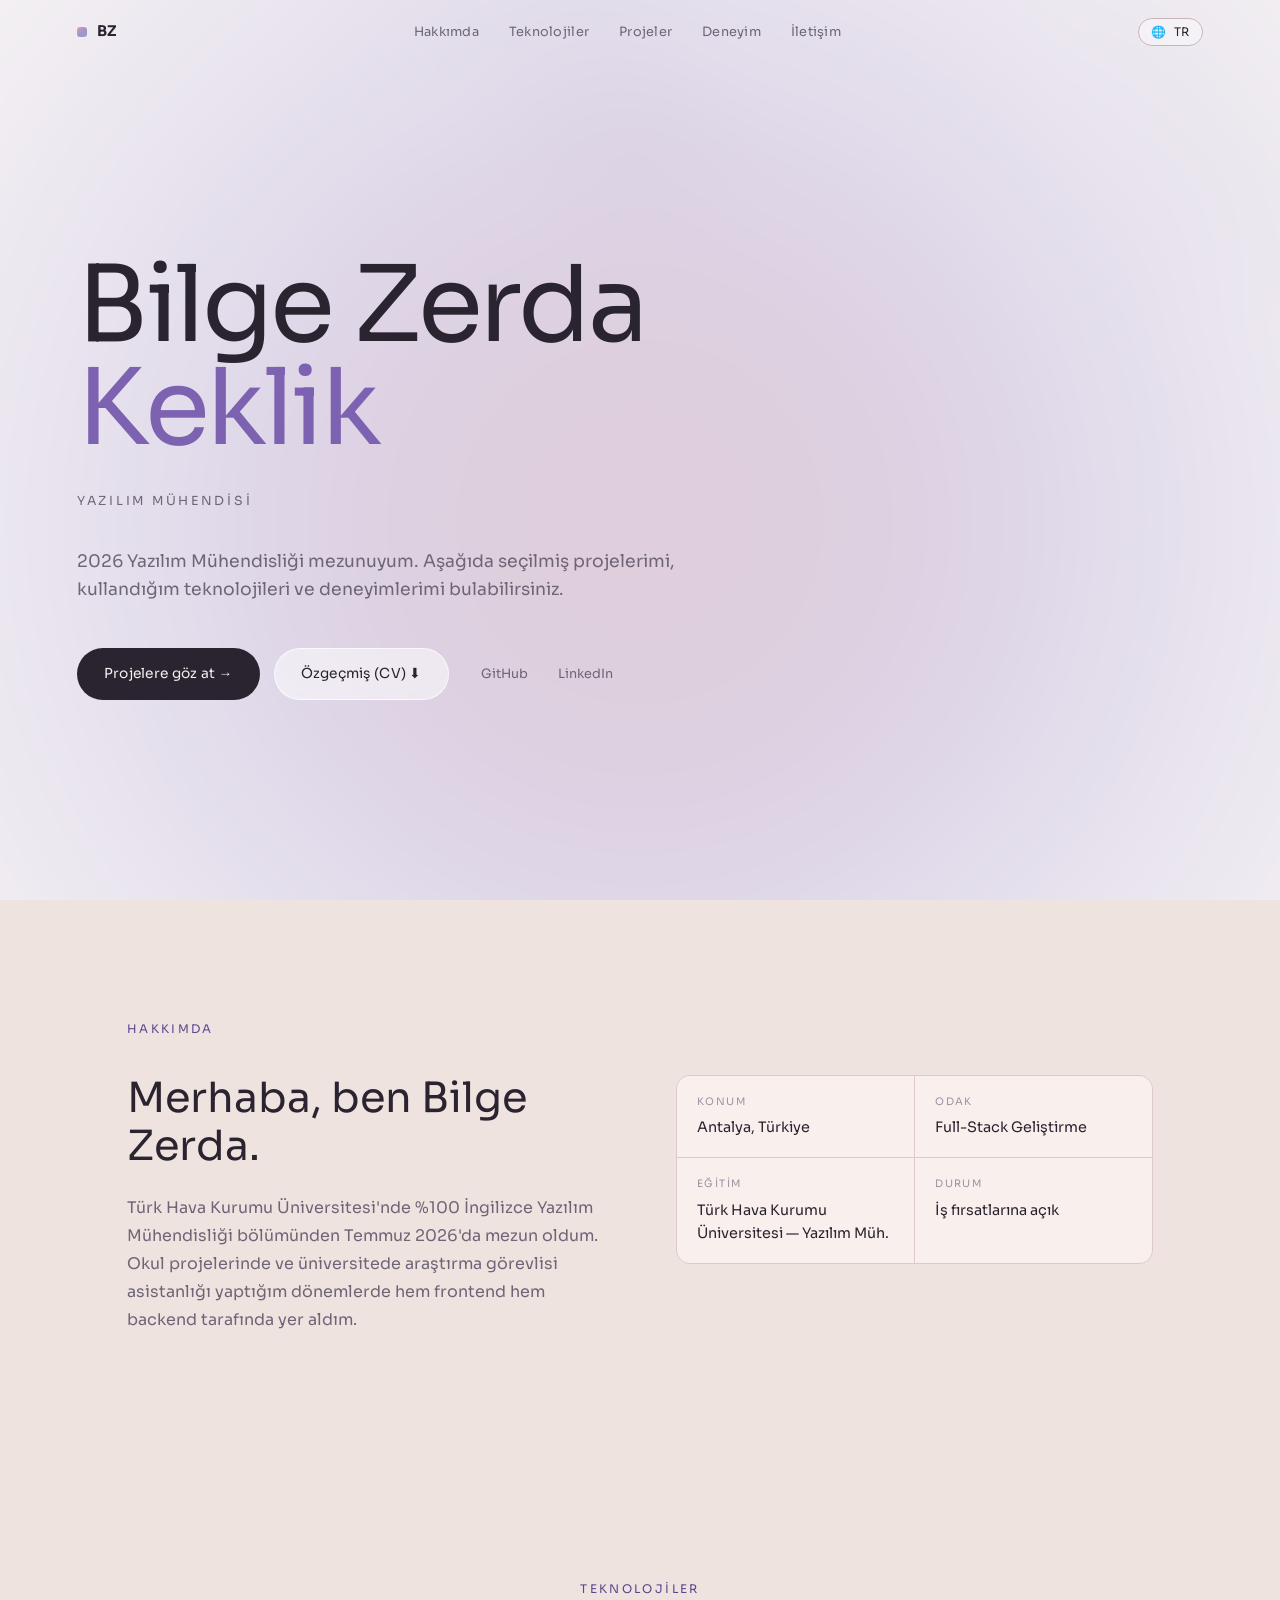
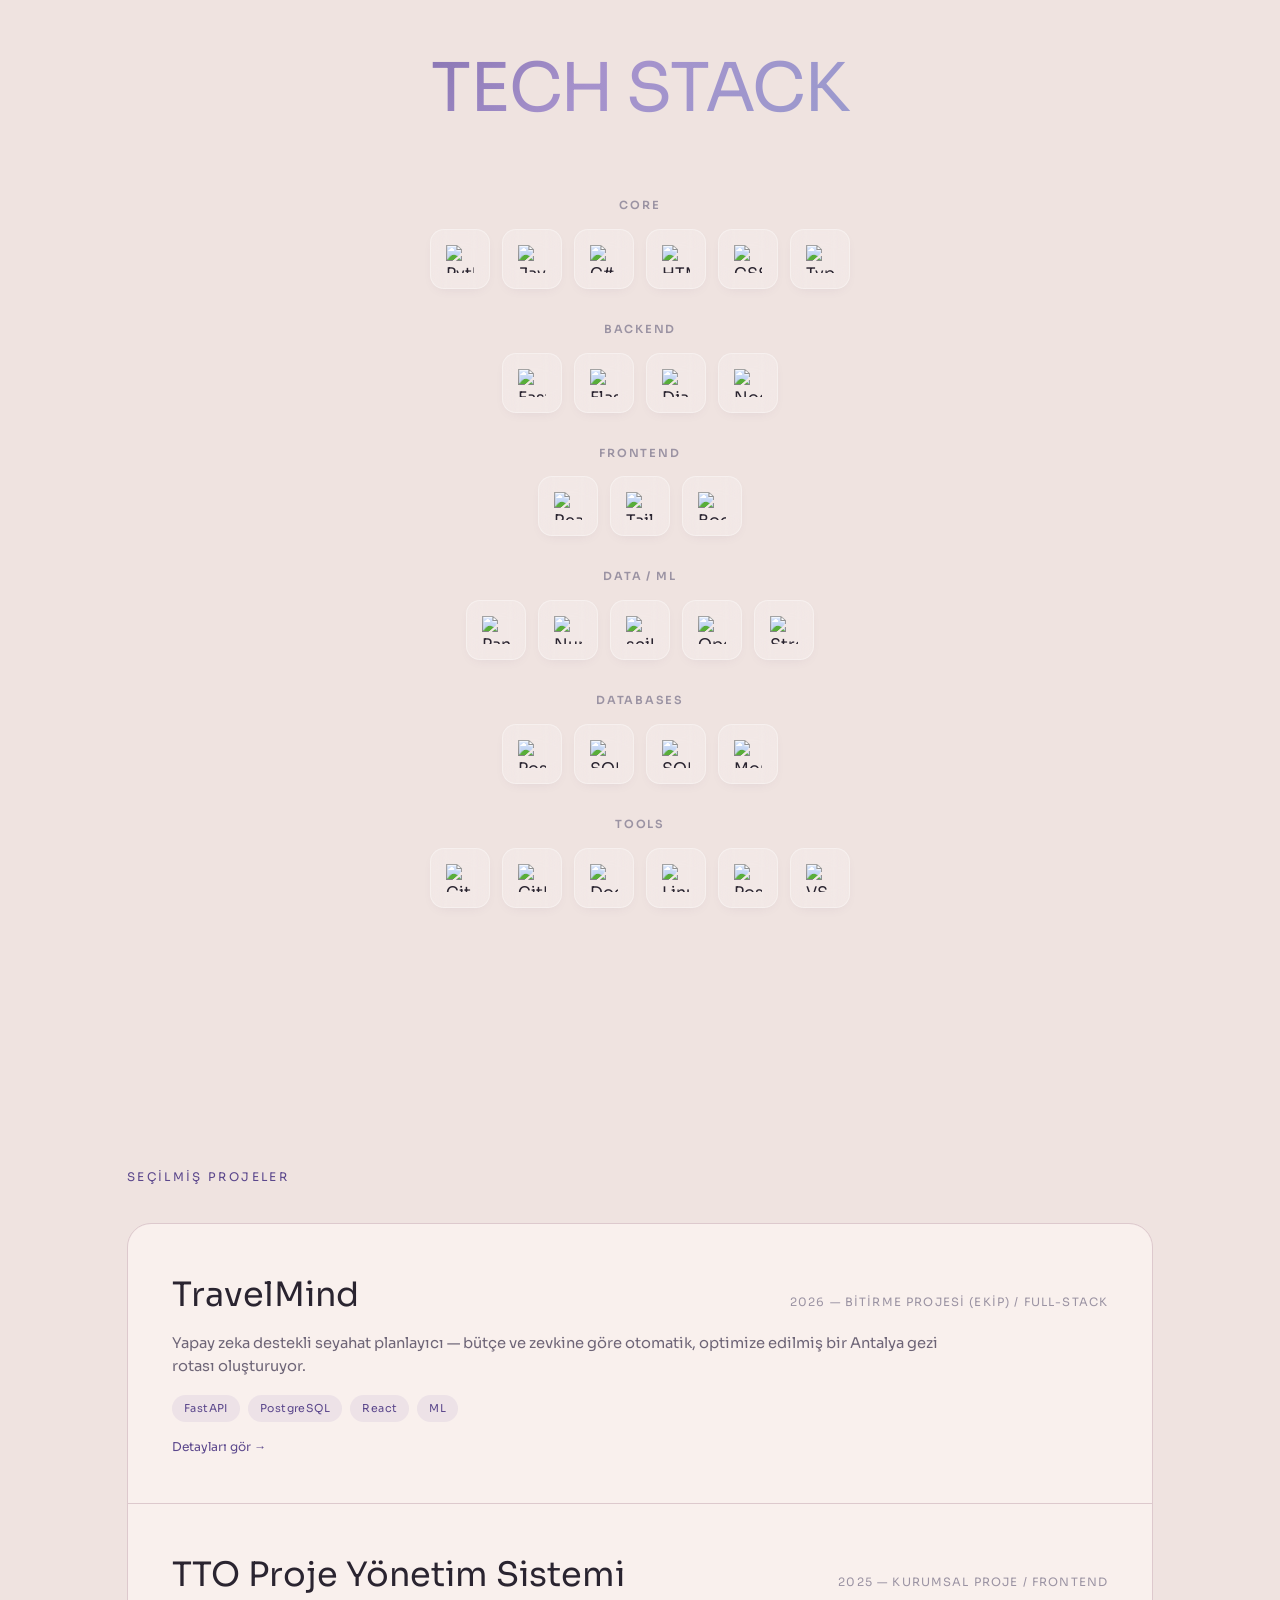
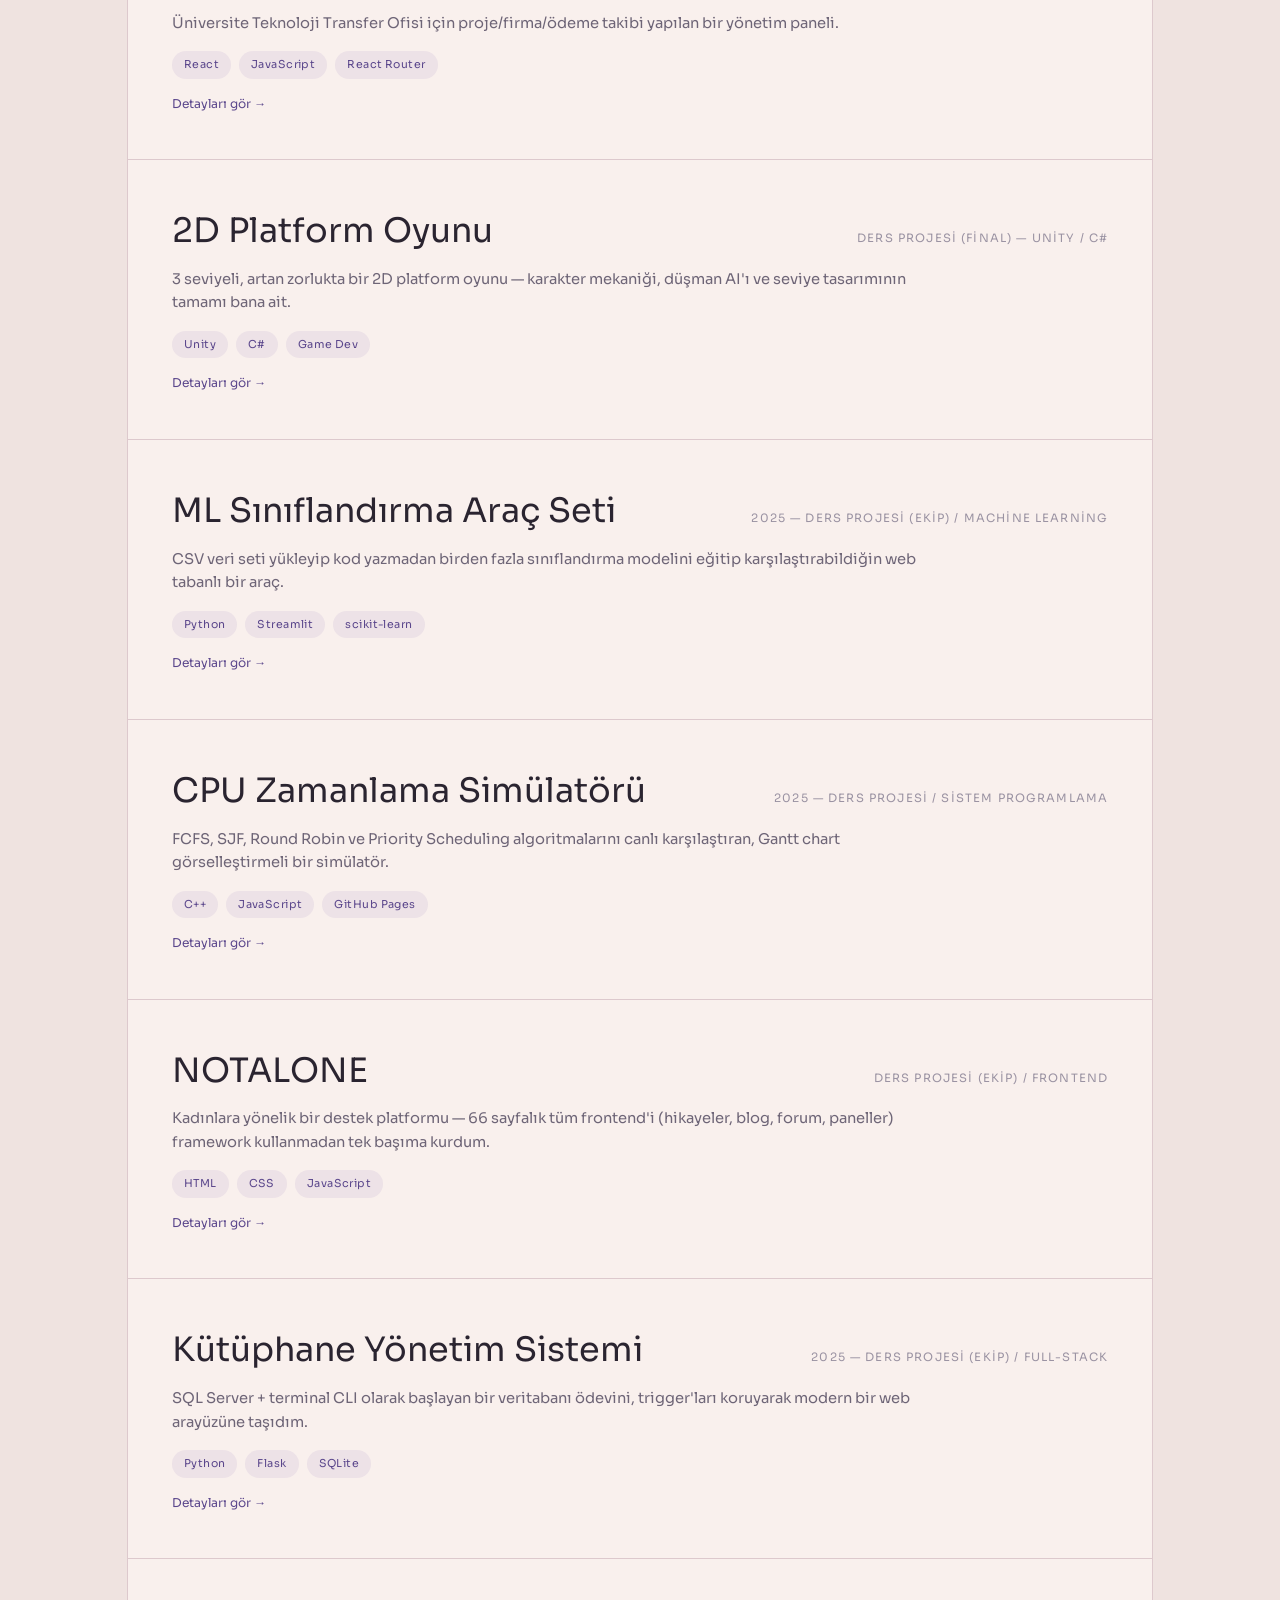
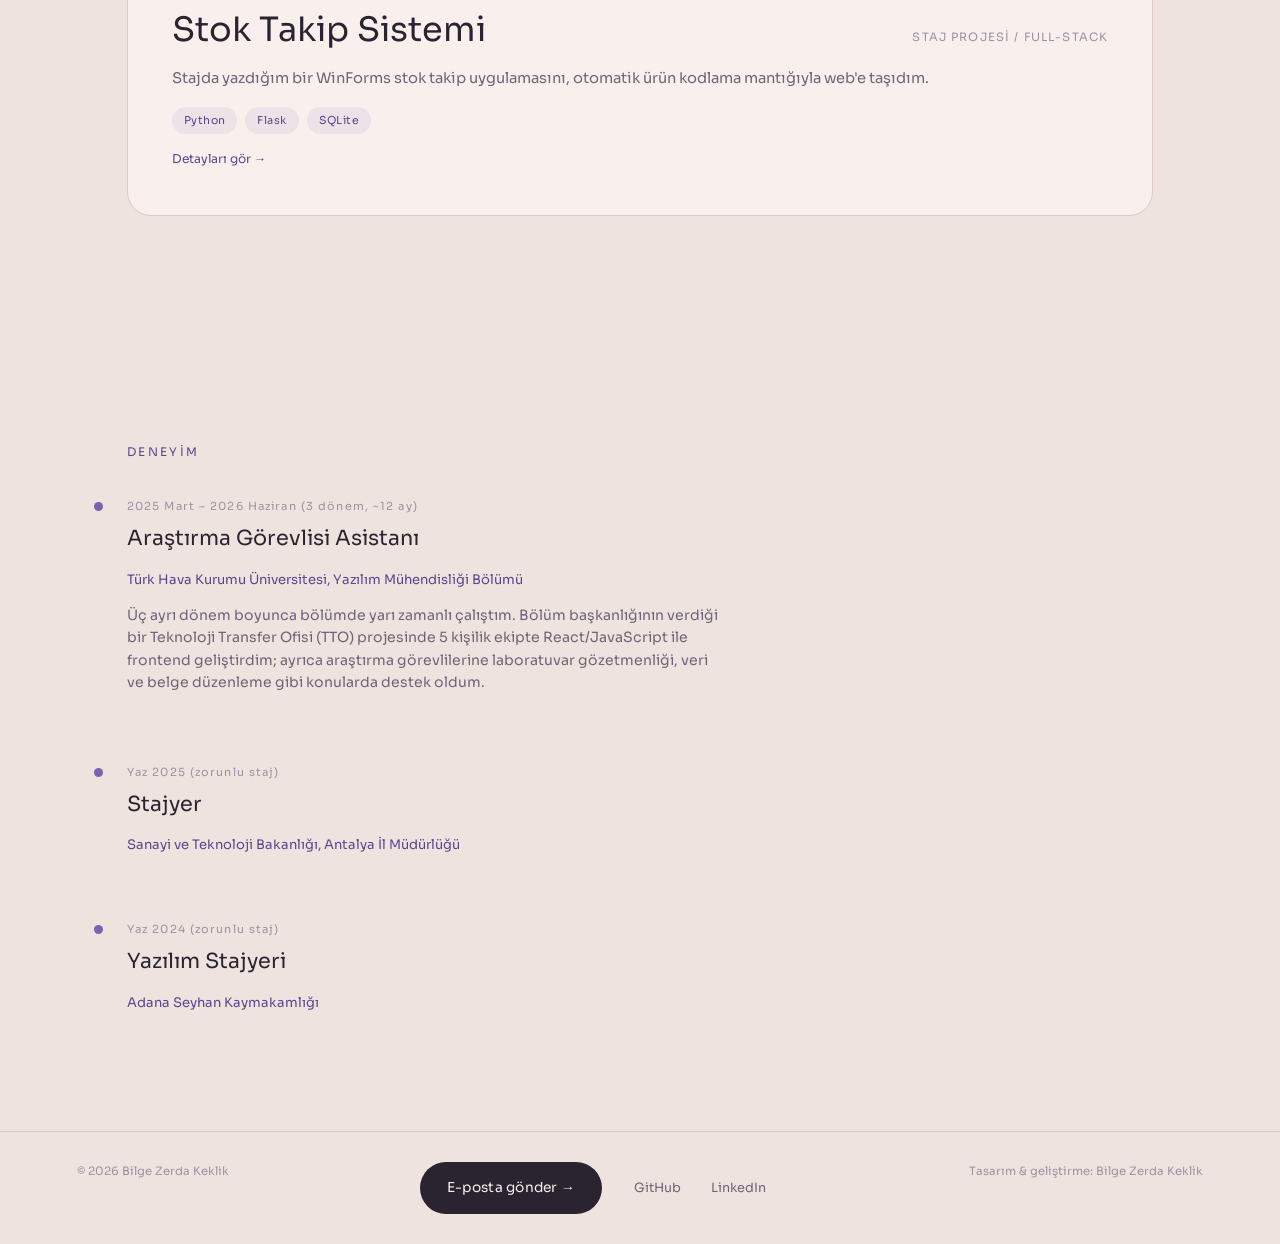
==== commit dc647925: "local changes" ====
--- a/index.html
+++ b/index.html
@@ -28,15 +28,15 @@
 <!-- ============ HERO ============ -->
 <header id="top">
   <div class="hero-inner">
-    <p class="hero-kicker"><span class="rule"></span> YAZILIM MÜHENDİSİ</p>
-    <h1 class="hero-title">Bilge Zerda<br><span class="accent">Keklik</span><span class="cursor-blink"></span></h1>
+    <h1 class="hero-title">Bilge Zerda<br><span class="accent">Keklik</span></h1>
+    <p class="hero-kicker"> YAZILIM MÜHENDİSİ</p>
     <p class="hero-desc">2026 Yazılım Mühendisliği mezunuyum. Aşağıda seçilmiş projelerimi, kullandığım teknolojileri ve deneyimlerimi bulabilirsiniz.</p>
     <div class="hero-actions">
       <a href="#work" class="btn btn-primary">Projelere göz at →</a>
       <a href="assets/Bilge_Zerda_Keklik_Software_Engineer_CV_EN.pdf" target="_blank" rel="noopener" class="btn btn-secondary">Özgeçmiş (CV) ⬇</a>
       <div class="social-row">
-        <a href="#" aria-label="GitHub">GitHub</a>
-        <a href="#" aria-label="LinkedIn">LinkedIn</a>
+        <a href="https://github.com/bilgez" target="_blank" rel="noopener" aria-label="GitHub">GitHub</a>
+        <a href="https://www.linkedin.com/in/bilgezerda" target="_blank" rel="noopener" aria-label="LinkedIn">LinkedIn</a>
       </div>
     </div>
   </div>
@@ -51,7 +51,6 @@
         <h2 class="about-title">Merhaba, ben Bilge Zerda.</h2>
         <div class="about-body">
           <p>Türk Hava Kurumu Üniversitesi'nde %100 İngilizce Yazılım Mühendisliği bölümünden Temmuz 2026'da mezun oldum. Okul projelerinde ve üniversitede araştırma görevlisi asistanlığı yaptığım dönemlerde hem frontend hem backend tarafında yer aldım.</p>
-          <p>Bitirme projem TravelMind'ı bir ekip arkadaşımla geliştirdim; backend, frontend ve veri tarafında yer aldım. Bunun dışında Unity ile oyun geliştirme denemelerim ve Teknofest Orta İrtifa Roket Yarışması'nda takım deneyimim var. Siber güvenlik de ilgimi çeken bir alan; okulda bir dersini aldım ama henüz pratik deneyimim sınırlı.</p>
         </div>
       </div>
       <div class="stat-grid">
@@ -64,7 +63,8 @@
   </div>
 </section>
 
-<!-- ============ TECH STACK ============ -->
+<!-- ============ TECH STACK ============
+ 
 <section class="section" id="stack" data-reveal>
   <div class="wrap">
     <p class="eyebrow" style="text-align:center">Teknolojiler</p>
@@ -126,6 +126,86 @@
       </div>
     </div>
   </div>
+</section> 
+-->
+
+<section class="section" id="stack" data-reveal>
+  <div class="wrap">
+    <p class="eyebrow" style="text-align:center">Teknolojiler</p>
+    <h2 class="stack-title">TECH STACK</h2>
+    
+    <!-- 1. CORE -->
+    <div class="stack-group">
+      <p class="stack-group-label">Core</p>
+      <div class="stack-row">
+        <a href="https://python.org" target="_blank" rel="noopener" class="stack-item" title="Python"><img src="https://cdn.jsdelivr.net/gh/devicons/devicon/icons/python/python-original.svg" alt="Python"></a>
+        <a href="https://developer.mozilla.org/en-US/docs/Web/JavaScript" target="_blank" rel="noopener" class="stack-item" title="JavaScript"><img src="https://cdn.jsdelivr.net/gh/devicons/devicon/icons/javascript/javascript-original.svg" alt="JavaScript"></a>
+        <a href="https://learn.microsoft.com/en-us/dotnet/csharp/" target="_blank" rel="noopener" class="stack-item" title="C#"><img src="https://cdn.jsdelivr.net/gh/devicons/devicon/icons/csharp/csharp-original.svg" alt="C#"></a>
+        <!--         <a href="https://isocpp.org" target="_blank" rel="noopener" class="stack-item" title="C++"><img src="https://cdn.jsdelivr.net/gh/devicons/devicon/icons/cplusplus/cplusplus-original.svg" alt="C++"></a> -->
+        <a href="https://developer.mozilla.org/en-US/docs/Web/HTML" target="_blank" rel="noopener" class="stack-item" title="HTML"><img src="https://cdn.jsdelivr.net/gh/devicons/devicon/icons/html5/html5-original.svg" alt="HTML"></a>
+        <a href="https://developer.mozilla.org/en-US/docs/Web/CSS" target="_blank" rel="noopener" class="stack-item" title="CSS"><img src="https://cdn.jsdelivr.net/gh/devicons/devicon/icons/css3/css3-original.svg" alt="CSS"></a>
+        <a href="https://typescriptlang.org" target="_blank" rel="noopener" class="stack-item" title="TypeScript"><img src="https://cdn.jsdelivr.net/gh/devicons/devicon/icons/typescript/typescript-original.svg" alt="TypeScript"></a>
+      </div>
+    </div>
+
+    <!-- 2. BACKEND -->
+    <div class="stack-group">
+      <p class="stack-group-label">Backend</p>
+      <div class="stack-row">
+        <a href="https://fastapi.tiangolo.com" target="_blank" rel="noopener" class="stack-item" title="FastAPI"><img src="https://cdn.jsdelivr.net/gh/devicons/devicon/icons/fastapi/fastapi-original.svg" alt="FastAPI"></a>
+        <a href="https://flask.palletsprojects.com" target="_blank" rel="noopener" class="stack-item" title="Flask"><img src="https://cdn.jsdelivr.net/gh/devicons/devicon/icons/flask/flask-original.svg" alt="Flask"></a>
+        <a href="https://djangoproject.com" target="_blank" rel="noopener" class="stack-item" title="Django"><img src="https://cdn.jsdelivr.net/gh/devicons/devicon/icons/django/django-plain.svg" alt="Django"></a>
+        <a href="https://nodejs.org" target="_blank" rel="noopener" class="stack-item" title="Node.js"><img src="https://cdn.jsdelivr.net/gh/devicons/devicon/icons/nodejs/nodejs-original.svg" alt="Node.js"></a>
+      </div>
+    </div>
+
+    <!-- 3. FRONTEND -->
+    <div class="stack-group">
+      <p class="stack-group-label">Frontend</p>
+      <div class="stack-row">
+        <a href="https://react.dev" target="_blank" rel="noopener" class="stack-item" title="React"><img src="https://cdn.jsdelivr.net/gh/devicons/devicon/icons/react/react-original.svg" alt="React"></a>
+        <a href="https://tailwindcss.com" target="_blank" rel="noopener" class="stack-item" title="Tailwind"><img src="https://cdn.jsdelivr.net/gh/devicons/devicon/icons/tailwindcss/tailwindcss-original.svg" alt="Tailwind"></a>
+        <a href="https://getbootstrap.com" target="_blank" rel="noopener" class="stack-item" title="Bootstrap"><img src="https://cdn.jsdelivr.net/gh/devicons/devicon/icons/bootstrap/bootstrap-original.svg" alt="Bootstrap"></a>
+      </div>
+    </div>
+
+    <!-- 4. DATA / ML -->
+    <div class="stack-group">
+      <p class="stack-group-label">Data / ML</p>
+      <div class="stack-row">
+        <a href="https://pandas.pydata.org" target="_blank" rel="noopener" class="stack-item" title="Pandas"><img src="https://cdn.jsdelivr.net/gh/devicons/devicon/icons/pandas/pandas-original.svg" alt="Pandas"></a>
+        <a href="https://numpy.org" target="_blank" rel="noopener" class="stack-item" title="NumPy"><img src="https://cdn.jsdelivr.net/gh/devicons/devicon/icons/numpy/numpy-original.svg" alt="NumPy"></a>
+        <a href="https://scikit-learn.org" target="_blank" rel="noopener" class="stack-item" title="scikit-learn"><img src="https://cdn.jsdelivr.net/gh/devicons/devicon/icons/scikitlearn/scikitlearn-original.svg" alt="scikit-learn"></a>
+        <a href="https://opencv.org" target="_blank" rel="noopener" class="stack-item" title="OpenCV"><img src="https://cdn.jsdelivr.net/gh/devicons/devicon/icons/opencv/opencv-original.svg" alt="OpenCV"></a>
+        <a href="https://streamlit.io" target="_blank" rel="noopener" class="stack-item" title="Streamlit"><img src="https://cdn.jsdelivr.net/gh/devicons/devicon/icons/streamlit/streamlit-original.svg" alt="Streamlit"></a>
+      </div>
+    </div>
+
+    <!-- 5. DATABASES -->
+    <div class="stack-group">
+      <p class="stack-group-label">Databases</p>
+      <div class="stack-row">
+        <a href="https://postgresql.org" target="_blank" rel="noopener" class="stack-item" title="PostgreSQL"><img src="https://cdn.jsdelivr.net/gh/devicons/devicon/icons/postgresql/postgresql-original.svg" alt="PostgreSQL"></a>
+        <a href="https://mysql.com" target="_blank" rel="noopener" class="stack-item" title="SQL Server"><img src="https://cdn.jsdelivr.net/gh/devicons/devicon/icons/mysql/mysql-original.svg" alt="SQL Server"></a>
+        <a href="https://sqlite.org" target="_blank" rel="noopener" class="stack-item" title="SQLite"><img src="https://cdn.jsdelivr.net/gh/devicons/devicon/icons/sqlite/sqlite-original.svg" alt="SQLite"></a>
+        <a href="https://mongodb.com" target="_blank" rel="noopener" class="stack-item" title="MongoDB"><img src="https://cdn.jsdelivr.net/gh/devicons/devicon/icons/mongodb/mongodb-original.svg" alt="MongoDB"></a>
+      </div>
+    </div>
+
+    <!-- 6. TOOLS -->
+    <div class="stack-group">
+      <p class="stack-group-label">Tools</p>
+      <div class="stack-row">
+        <a href="https://git-scm.com" target="_blank" rel="noopener" class="stack-item" title="Git"><img src="https://cdn.jsdelivr.net/gh/devicons/devicon/icons/git/git-original.svg" alt="Git"></a>
+        <a href="https://github.com" target="_blank" rel="noopener" class="stack-item" title="GitHub"><img src="https://cdn.jsdelivr.net/gh/devicons/devicon/icons/github/github-original.svg" alt="GitHub"></a>
+        <a href="https://docker.com" target="_blank" rel="noopener" class="stack-item" title="Docker"><img src="https://cdn.jsdelivr.net/gh/devicons/devicon/icons/docker/docker-original.svg" alt="Docker"></a>
+        <a href="https://linux.org" target="_blank" rel="noopener" class="stack-item" title="Linux"><img src="https://cdn.jsdelivr.net/gh/devicons/devicon/icons/linux/linux-original.svg" alt="Linux"></a>
+        <a href="https://postman.com" target="_blank" rel="noopener" class="stack-item" title="Postman"><img src="https://cdn.jsdelivr.net/gh/devicons/devicon/icons/postman/postman-original.svg" alt="Postman"></a>
+        <a href="https://code.visualstudio.com" target="_blank" rel="noopener" class="stack-item" title="VS Code"><img src="https://cdn.jsdelivr.net/gh/devicons/devicon/icons/vscode/vscode-original.svg" alt="VS Code"></a>
+      </div>
+    </div>
+
+  </div>
 </section>
 
 <!-- ============ WORK ============ -->
@@ -359,14 +439,7 @@
 <section class="section" id="experience" data-reveal>
   <div class="wrap">
     <p class="eyebrow">Deneyim</p>
-    <div class="timeline">
-      <div class="timeline-item">
-        <span class="timeline-dot"></span>
-        <p class="timeline-num">Devam ediyor</p>
-        <h3 class="timeline-title">Freelance Geliştirici</h3>
-        <p class="timeline-org">Bağımsız Projeler</p>
-        <p class="timeline-desc">[Detayları birlikte yazalım — manga sitesi, KPSS mobil uygulaması ve oyunlar için bot geliştirme üzerine bağımsız projeler yürütüyorum.]</p>
-      </div>
+    
       <div class="timeline-item">
         <span class="timeline-dot"></span>
         <p class="timeline-num">2025 Mart – 2026 Haziran (3 dönem, ~12 ay)</p>
@@ -390,24 +463,32 @@
   </div>
 </section>
 
-<!-- ============ CONTACT ============ -->
+<!-- ============ CONTACT ============ 
 <section class="section" id="contact" data-reveal>
   <div class="wrap contact-inner">
+      
     <p class="eyebrow">İletişim</p>
     <h2 class="contact-title">Birlikte bir şeyler<br>inşa edelim mi?</h2>
-    <p class="local-time"><span class="dot"></span><span id="localTime">—</span></p>
     <div class="hero-actions">
-      <a href="mailto:bilge.zerda.k@gmail.com" class="btn btn-primary">E-posta gönder →</a>
+      <a href="mailto:bilgezerda.keklik@gmail.com" class="btn btn-primary">E-posta gönder →</a>
       <div class="social-row">
-        <a href="#" aria-label="GitHub">GitHub</a>
-        <a href="#" aria-label="LinkedIn">LinkedIn</a>
-      </div>
-    </div>
-  </div>
-</section>
+        <a href="https://github.com/bilgez" target="_blank" rel="noopener" aria-label="GitHub">GitHub</a>
+        <a href="https://www.linkedin.com/in/bilgezerda" target="_blank" rel="noopener" aria-label="LinkedIn">LinkedIn</a>
+      </div>
+    </div>
+  </div>
+</section>-->
+
 
 <footer>
   <span>© 2026 Bilge Zerda Keklik</span>
+  <div class="hero-actions">
+      <a href="mailto:bilgezerda.keklik@gmail.com" class="btn btn-primary">E-posta gönder →</a>
+      <div class="social-row">
+        <a href="https://github.com/bilgez" target="_blank" rel="noopener" aria-label="GitHub">GitHub</a>
+        <a href="https://www.linkedin.com/in/bilgezerda" target="_blank" rel="noopener" aria-label="LinkedIn">LinkedIn</a>
+      </div>
+    </div>
   <span>Tasarım & geliştirme: Bilge Zerda Keklik</span>
 </footer>
 
--- a/css/style.css
+++ b/css/style.css
@@ -1,1160 +1,381 @@
-/* =========================================================
-   BILGE ZERDA KEKLIK — PORTFOLIO
-   Minimal / editorial / personal
-   ========================================================= */
-
-:root {
-  --bg: #f7f6f2;
-  --surface: #eeece6;
-  --text: #171717;
-  --muted: #6f6d68;
-  --faint: #9a9892;
-  --line: #d9d7d0;
-  --accent: #174f3f;
-  --accent-light: #dce9e2;
-  --white: #ffffff;
-
-  --sans: "Sora", Arial, sans-serif;
-  --serif: "Petrona", Georgia, serif;
-  --mono: "JetBrains Mono", monospace;
-
-  --max: 1180px;
-  --pad: clamp(24px, 5vw, 72px);
-}
-
-/* -------------------------
-   RESET
-------------------------- */
-
-*,
-*::before,
-*::after {
-  box-sizing: border-box;
-}
-
-html {
-  scroll-behavior: smooth;
-}
-
-body {
-  margin: 0;
-  background: var(--bg);
-  color: var(--text);
-  font-family: var(--sans);
-  font-size: 15px;
-  line-height: 1.7;
-  -webkit-font-smoothing: antialiased;
-}
-
-a {
-  color: inherit;
-  text-decoration: none;
-}
-
-button {
-  font: inherit;
-}
-
-img {
-  display: block;
-  max-width: 100%;
-}
-
-::selection {
-  background: var(--accent);
-  color: white;
-}
-
-/* -------------------------
-   BACKGROUND
-------------------------- */
-
-#aurora-canvas {
-  position: fixed;
-  inset: 0;
-  z-index: -2;
-  width: 100%;
-  height: 100%;
-  pointer-events: none;
-  opacity: 0.08;
-}
-
-/* -------------------------
-   NAVIGATION
-------------------------- */
-
-#nav {
-  position: sticky;
-  top: 0;
-  z-index: 100;
-  height: 72px;
-
+/* ============================================
+   DESIGN TOKENS
+   Palette: warm pudra cream base, soft mauve/lavender/dusty-blue accents
+   Type: Instrument Serif (display, italic) + JetBrains Mono (everything else)
+   Signature: full-viewport aurora gradient that reacts to the cursor
+   ============================================ */
+* {
+  font-family: 'Sora', sans-serif !important;
+}
+:root{
+  --bg:        #efe3e0;
+  --surface:   #f9f0ed;
+  --surface-2: #e9dcda;
+  --ink:       #2a2430;
+  --muted:     #6e6577;
+  --faint:     #9b93a3;
+  --line:      #ddc9cd;
+  --line-2:    #cbb4ba;
+
+  --pink:      #d9a3ab;
+  --lavender:  #a692cc;
+  --blue:      #8ea3cf;
+  --accent:    #7c62b0;
+  --accent-ink:#5b478c;
+
+  --radius-s: 10px;
+  --radius-m: 16px;
+  --radius-l: 24px;
+  --radius-full: 999px;
+
+  --ease: cubic-bezier(.2,.7,.2,1);
+  --font-display: 'Petrona', serif;
+  --font-body: 'Sora', sans-serif;
+  --font-mono: 'JetBrains Mono', ui-monospace, 'SF Mono', monospace;
+}
+
+*{box-sizing:border-box}
+html,body{margin:0;padding:0}
+html{scroll-behavior:smooth}
+body{
+  background:var(--bg);
+  color:var(--ink);
+  font-family:var(--font-mono);
+  line-height:1.6;
+  -webkit-font-smoothing:antialiased;
+  overflow-x:hidden;
+}
+::selection{background:var(--lavender);color:var(--ink)}
+::-webkit-scrollbar{width:9px;height:9px}
+::-webkit-scrollbar-thumb{background:var(--line-2);border-radius:9px}
+
+img{max-width:100%;display:block}
+a{color:inherit}
+button{font-family:inherit}
+
+.wrap{max-width:1180px;margin:0 auto;padding-inline:clamp(20px,6vw,80px)}
+.eyebrow{
+  font-size:.74rem;letter-spacing:.2em;color:var(--accent-ink);
+  text-transform:uppercase;margin-bottom:clamp(24px,4vh,40px);
+}
+.section{position:relative;padding-block:clamp(80px,12vh,140px)}
+.section[data-reveal]{opacity:0;transform:translateY(24px);transition:opacity .8s var(--ease),transform .8s var(--ease)}
+.section[data-reveal].is-visible{opacity:1;transform:translateY(0)}
+
+h1,h2,h3{font-family:var(--font-display);font-weight:400;margin:0}
+
+.btn{
+  text-decoration:none;display:inline-flex;align-items:center;gap:10px;
+  padding:14px 26px;border-radius:var(--radius-full);font-size:.86rem;
+  letter-spacing:.02em;transition:transform .3s var(--ease),background .3s,border-color .3s;
+  cursor:pointer;border:1px solid transparent;
+}
+.btn-primary{background:var(--ink);color:var(--surface)}
+.btn-primary:hover{transform:translateY(-3px);background:#000}
+.btn-secondary{background:rgba(255,255,255,.5);backdrop-filter:blur(8px);border-color:rgba(255,255,255,.7);color:var(--ink)}
+.btn-secondary:hover{transform:translateY(-3px);border-color:var(--accent)}
+
+/* ============ NAV ============ */
+#nav{
+  position:fixed;top:0;left:0;right:0;z-index:50;
+  display:flex;align-items:center;justify-content:space-between;gap:16px;
+  padding:18px clamp(20px,6vw,80px);
+  border-bottom:1px solid transparent;
+  transition:background .4s,backdrop-filter .4s,border-color .4s,padding .4s;
+}
+#nav.is-scrolled{
+  background:rgba(248,242,240,.72);backdrop-filter:blur(14px);
+  border-bottom-color:var(--line);padding-block:12px;
+}
+.logo{display:flex;align-items:center;gap:10px;text-decoration:none;color:var(--ink);font-weight:700;font-size:.92rem}
+.logo-dot{width:10px;height:10px;border-radius:3px;background:linear-gradient(135deg,var(--pink),var(--lavender),var(--blue));display:inline-block}
+.nav-links{display:flex;align-items:center;gap:clamp(10px,2.4vw,30px);flex-wrap:wrap}
+.nav-links a{text-decoration:none;color:var(--muted);font-size:.8rem;letter-spacing:.02em;transition:color .25s}
+.nav-links a:hover{color:var(--ink)}
+#langToggle{
+  appearance:none;cursor:pointer;border:1px solid var(--line-2);background:rgba(255,255,255,.4);
+  backdrop-filter:blur(6px);border-radius:999px;padding:6px 12px;font-family:inherit;
+  font-size:.74rem;letter-spacing:.06em;display:flex;align-items:center;gap:7px;color:var(--ink);
+}
+
+/* ============ HERO / AURORA BG ============ */
+#aurora-canvas{position:fixed;inset:0;width:100vw;height:100vh;display:block;z-index:-1;pointer-events:none}
+header#top{
+  position:relative;min-height:100vh;display:flex;flex-direction:column;justify-content:center;
+  padding:clamp(110px,16vh,170px) clamp(20px,6vw,80px) clamp(60px,10vh,100px);
+}
+.hero-inner{max-width:1180px;margin:0 auto;width:100%}
+.hero-kicker{font-size:.78rem;letter-spacing:.22em;color:var(--muted);margin-bottom:clamp(22px,4vh,38px);display:flex;align-items:center;gap:12px}
+.hero-kicker .rule{width:22px;height:1px;background:var(--muted);display:inline-block}
+.hero-title{font-size:clamp(2.7rem,8.4vw,6.6rem);line-height:.98;letter-spacing:-.03em;margin-bottom:clamp(20px,3.5vh,34px)}
+.hero-title .accent{color:var(--accent)}
+.cursor-blink{display:inline-block;width:.5ch;height:.86em;background:var(--ink);margin-left:.12em;vertical-align:-.04em;animation:blink 1.15s steps(1) infinite}
+@keyframes blink{0%,100%{opacity:1}50%{opacity:0}}
+.hero-tagline{
+  font-family:var(--font-display);font-style:italic;font-size:clamp(1.5rem,4vw,2.7rem);
+  line-height:1.15;letter-spacing:-.01em;margin-bottom:clamp(22px,3.5vh,30px);max-width:20ch;color:#3a2f42;
+}
+.hero-desc{font-family:var(--font-body);font-size:clamp(.95rem,1.5vw,1.08rem);color:var(--muted);max-width:48ch;margin-bottom:clamp(34px,5vh,48px)}
+.hero-actions{display:flex;flex-wrap:wrap;gap:14px;align-items:center}
+.social-row{display:flex;gap:6px;margin-left:6px}
+.social-row a{text-decoration:none;color:var(--muted);font-size:.8rem;padding:10px 12px;border-radius:999px;transition:color .25s,background .25s}
+.social-row a:hover{color:var(--ink);background:rgba(255,255,255,.5)}
+.scroll-hint{position:absolute;bottom:26px;left:50%;transform:translateX(-50%);display:flex;flex-direction:column;align-items:center;gap:8px;color:var(--faint);font-size:.66rem;letter-spacing:.2em}
+.scroll-hint span.line{width:1px;height:30px;background:linear-gradient(var(--faint),transparent);animation:drift 2.4s ease-in-out infinite}
+@keyframes drift{0%,100%{transform:translateY(0)}50%{transform:translateY(5px)}}
+
+/* ============ ABOUT ============ */
+.about-grid{display:grid;grid-template-columns:repeat(auto-fit,minmax(min(100%,320px),1fr));gap:clamp(36px,6vw,72px);align-items:start}
+.about-title{font-size:clamp(1.8rem,3.6vw,2.6rem);line-height:1.15;margin-bottom:24px;max-width:16ch}
+.about-body p{font-family:var(--font-body);font-size:1rem;color:var(--muted);line-height:1.75;max-width:56ch;margin:0 0 18px}
+.stat-grid{display:grid;grid-template-columns:1fr 1fr;gap:1px;background:var(--line);border:1px solid var(--line);border-radius:14px;overflow:hidden}
+.stat-cell{background:var(--surface);padding:18px 20px}
+.stat-cell .k{font-size:.64rem;letter-spacing:.14em;color:var(--faint);margin-bottom:6px;text-transform:uppercase}
+.stat-cell .v{font-size:.9rem}
+
+/* ============ TECH STACK ============ 
+.stack-intro{max-width:60ch;color:var(--muted);margin-bottom:clamp(32px,5vh,48px)}
+.stack-group{margin-bottom:26px}
+.stack-group-label{font-size:.7rem;letter-spacing:.16em;color:var(--faint);text-transform:uppercase;margin-bottom:14px}
+.stack-row{display:flex;flex-wrap:wrap;justify-content:center;gap:10px}
+
+ icon-only square tile, name shown as a tooltip on hover — matches red1's interaction 
+.stack-item{
+  position:relative;
+  display:flex;align-items:center;justify-content:center;
+  width:64px;height:64px;
+  border-radius:var(--radius-s);text-decoration:none;color:var(--ink);
+  background:var(--surface);border:1px solid var(--line);
+  transition:transform .25s var(--ease),border-color .25s,box-shadow .25s,background .25s;
+}
+.stack-item img{width:26px;height:26px;object-fit:contain}
+.stack-item span{
+  position:absolute;bottom:calc(100% + 10px);left:50%;transform:translate(-50%,4px);
+  background:var(--ink);color:var(--surface);
+  font-size:.68rem;letter-spacing:.02em;white-space:nowrap;
+  padding:5px 10px;border-radius:7px;
+  opacity:0;pointer-events:none;transition:opacity .2s var(--ease),transform .2s var(--ease);
+}
+.stack-item span::after{
+  content:'';position:absolute;top:100%;left:50%;transform:translateX(-50%);
+  border:5px solid transparent;border-top-color:var(--ink);
+}
+.stack-item:hover{
+  transform:translateY(-4px);border-color:var(--accent);background:var(--surface-2);
+  box-shadow:0 10px 24px -12px rgba(124,98,176,.35);
+}
+.stack-item:hover span{opacity:1;transform:translate(-50%,0)}
+.stack-item:focus-visible span{opacity:1;transform:translate(-50%,0)}
+
+/* red1-style centered pyramid grid — same layout/interaction, pudra colors 
+.stack-title{
+  text-align:center;font-size:clamp(2.2rem,6.5vw,4.2rem);letter-spacing:-.02em;
+  margin-bottom:clamp(36px,6vh,56px);
+  background:linear-gradient(135deg,var(--accent-ink),var(--lavender) 45%,var(--blue));
+  -webkit-background-clip:text;background-clip:text;color:transparent;
+}
+.techstack-pyramid{display:flex;flex-direction:column;align-items:center;gap:12px}
+.techstack-row{display:flex;flex-wrap:wrap;justify-content:center;gap:12px;max-width:880px}
+.techstack-item{
+  position:relative;display:flex;align-items:center;justify-content:center;
+  width:66px;height:66px;border-radius:16px;text-decoration:none;color:var(--ink);
+  background:rgba(255,255,255,.2);backdrop-filter:blur(10px);-webkit-backdrop-filter:blur(10px);
+  border:1px solid rgba(255,255,255,.35);
+  box-shadow:0 4px 14px -8px rgba(90,60,110,.18);
+  transition:transform .4s cubic-bezier(.22,1,.36,1),border-color .3s,box-shadow .35s,background .35s;
+}
+.techstack-item img{width:26px;height:26px;object-fit:contain;transition:transform .4s cubic-bezier(.22,1,.36,1)}
+.techstack-item span{
+  position:absolute;bottom:calc(100% + 10px);left:50%;transform:translate(-50%,4px);
+  background:var(--ink);color:var(--surface);
+  font-size:.68rem;letter-spacing:.02em;white-space:nowrap;
+  padding:5px 10px;border-radius:7px;
+  opacity:0;pointer-events:none;transition:opacity .25s var(--ease),transform .25s var(--ease);
+}
+.techstack-item span::after{
+  content:'';position:absolute;top:100%;left:50%;transform:translateX(-50%);
+  border:5px solid transparent;border-top-color:var(--ink);
+}
+.techstack-item:hover{
+  transform:translateY(-6px) scale(1.14);
+  background:rgba(255,255,255,.65);border-color:var(--accent);
+  box-shadow:0 18px 34px -14px rgba(124,98,176,.45);
+}
+.techstack-item:hover img{transform:scale(1.08)}
+.techstack-item:hover span{opacity:1;transform:translate(-50%,0)}
+.techstack-item:focus-visible span{opacity:1;transform:translate(-50%,0)}
+
+*/
+
+/* ============ TECH STACK ============ */
+/* ============ TECH STACK ============ */
+
+.stack-title {
+  text-align: center;
+  font-size: clamp(2.2rem, 6.5vw, 4.2rem);
+  letter-spacing: -.02em;
+  margin-bottom: clamp(36px, 6vh, 56px);
+  background: linear-gradient(135deg, var(--accent-ink), var(--lavender) 45%, var(--blue));
+  -webkit-background-clip: text;
+  background-clip: text;
+  color: transparent;
+}
+
+.stack-group {
+  margin-bottom: 32px;
+}
+
+.stack-group-label {
+  font-size: .7rem;
+  font-weight: 600;
+  letter-spacing: .16em;
+  color: var(--faint);
+  text-transform: uppercase;
+  margin-bottom: 14px;
+  text-align: center;
+}
+
+.stack-row {
+  display: flex;
+  flex-wrap: wrap;
+  justify-content: center;
+  gap: 12px;
+}
+
+/* ===== TEK TEK İKONLAR ===== */
+.stack-item {
+  position: relative;
   display: flex;
   align-items: center;
-  justify-content: space-between;
-
-  padding: 0 var(--pad);
-
-  background: rgba(247, 246, 242, 0.92);
-  border-bottom: 1px solid transparent;
-
-  backdrop-filter: blur(12px);
-  -webkit-backdrop-filter: blur(12px);
-
-  transition: border-color 0.25s ease;
-}
-
-.logo {
-  display: inline-flex;
-  align-items: center;
-  gap: 10px;
-
-  font-size: 14px;
-  font-weight: 600;
-  letter-spacing: -0.02em;
-}
-
-.logo-dot {
-  width: 7px;
-  height: 7px;
-  border-radius: 50%;
-  background: var(--accent);
-}
-
-.nav-links {
-  display: flex;
-  align-items: center;
-  gap: 30px;
-}
-
-.nav-links a {
-  position: relative;
-
-  color: var(--muted);
-  font-size: 12px;
-  letter-spacing: 0.01em;
-
-  transition: color 0.2s ease;
-}
-
-.nav-links a:hover {
-  color: var(--text);
-}
-
-.nav-links a::after {
-  content: "";
+  justify-content: center;
+  width: 60px;
+  height: 60px;
+  border-radius: 14px;
+  text-decoration: none;
+  background: rgba(255, 255, 255, .2);
+  backdrop-filter: blur(10px);
+  -webkit-backdrop-filter: blur(10px);
+  border: 1px solid rgba(255, 255, 255, .35);
+  box-shadow: 0 4px 14px -8px rgba(90, 60, 110, .18);
+  transition: transform .3s cubic-bezier(.22, 1, .36, 1), border-color .3s, box-shadow .35s, background .35s;
+}
+
+.stack-item img {
+  width: 28px;
+  height: 28px;
+  object-fit: contain;
+  transition: transform .3s cubic-bezier(.22, 1, .36, 1);
+}
+
+/* ===== HOVER'DA ÇIKAN TOOLTIP ===== */
+.stack-item span {
   position: absolute;
-  left: 0;
-  right: 0;
-  bottom: -5px;
-
-  height: 1px;
-  background: var(--text);
-
-  transform: scaleX(0);
-  transform-origin: right;
-  transition: transform 0.25s ease;
-}
-
-.nav-links a:hover::after {
-  transform: scaleX(1);
-  transform-origin: left;
-}
-
-#langToggle {
-  border: 0;
-  background: transparent;
-  color: var(--muted);
-
-  padding: 5px 0;
-  cursor: pointer;
-
-  font-family: var(--mono);
-  font-size: 10px;
-  letter-spacing: 0.05em;
-}
-
-#langToggle:hover {
-  color: var(--text);
-}
-
-/* -------------------------
-   GENERAL
-------------------------- */
-
-.wrap {
-  width: min(var(--max), calc(100% - (var(--pad) * 2)));
-  margin-inline: auto;
-}
-
-.section {
-  padding: clamp(90px, 11vw, 150px) 0;
-}
-
-.eyebrow {
-  margin: 0 0 48px;
-
-  color: var(--muted);
-
-  font-family: var(--mono);
-  font-size: 10px;
+  bottom: calc(100% + 10px);
+  left: 50%;
+  transform: translate(-50%, 4px);
+  background: var(--ink);
+  color: var(--surface);
+  font-size: .68rem;
   font-weight: 500;
-  letter-spacing: 0.13em;
-  text-transform: uppercase;
-}
-
-.eyebrow::before {
-  content: "— ";
-  color: var(--accent);
-}
-
-/* -------------------------
-   HERO
-------------------------- */
-
-#top {
-  min-height: calc(100vh - 72px);
-  display: flex;
-  align-items: center;
-
-  padding: 80px var(--pad) 110px;
-}
-
-.hero-inner {
-  width: min(100%, var(--max));
-  margin-inline: auto;
-}
-
-.hero-kicker {
-  display: flex;
-  align-items: center;
-  gap: 12px;
-
-  margin: 0 0 28px;
-
-  color: var(--muted);
-
-  font-family: var(--mono);
-  font-size: 10px;
-  letter-spacing: 0.14em;
-}
-
-.rule {
-  width: 30px;
-  height: 1px;
-  background: var(--accent);
-}
-
-.hero-title {
-  max-width: 850px;
-
-  margin: 0;
-
-  font-size: clamp(4rem, 10vw, 8.5rem);
-  line-height: 0.9;
-  letter-spacing: -0.065em;
-  font-weight: 500;
-}
-
-.hero-title .accent {
-  color: var(--accent);
-}
-
-/* bilinçli olarak cursor yok */
-.cursor-blink {
-  display: none;
-}
-
-.hero-desc {
-  max-width: 600px;
-
-  margin: 42px 0 0;
-
-  color: var(--muted);
-
-  font-size: clamp(15px, 1.4vw, 18px);
-  line-height: 1.8;
-}
-
-.hero-actions {
-  display: flex;
-  align-items: center;
-  flex-wrap: wrap;
-  gap: 22px;
-
-  margin-top: 38px;
-}
-
-.btn {
-  display: inline-flex;
-  align-items: center;
-
-  min-height: 44px;
-  padding: 0;
-
-  font-size: 12px;
-  font-weight: 500;
-
-  transition:
-    color 0.2s ease,
-    transform 0.2s ease;
-}
-
-.btn-primary {
-  color: var(--text);
-}
-
-.btn-primary::after {
-  content: "";
-  width: 24px;
-  height: 1px;
-  margin-left: 10px;
-
-  background: var(--accent);
-
-  transition: width 0.25s ease;
-}
-
-.btn-primary:hover::after {
-  width: 38px;
-}
-
-.btn-secondary {
-  color: var(--muted);
-}
-
-.btn-secondary:hover {
-  color: var(--text);
-}
-
-.social-row {
-  display: flex;
-  align-items: center;
-  gap: 18px;
-
-  margin-left: 8px;
-}
-
-.social-row a {
-  position: relative;
-
-  color: var(--muted);
-
-  font-family: var(--mono);
-  font-size: 10px;
-  letter-spacing: 0.04em;
-}
-
-.social-row a:hover {
-  color: var(--text);
-}
-
-.social-row a + a::before {
-  content: "/";
+  letter-spacing: .02em;
+  white-space: nowrap;
+  padding: 5px 12px;
+  border-radius: 7px;
+  opacity: 0;
+  pointer-events: none;
+  transition: opacity .25s ease, transform .25s ease;
+}
+
+.stack-item span::after {
+  content: '';
   position: absolute;
-  left: -12px;
-  color: var(--line);
-}
-
-/* -------------------------
-   ABOUT
-------------------------- */
-
-.about-grid {
-  display: grid;
-  grid-template-columns: minmax(0, 1.5fr) minmax(260px, 0.7fr);
-  gap: clamp(50px, 9vw, 150px);
-
-  border-top: 1px solid var(--line);
-  padding-top: 48px;
-}
-
-.about-title {
-  max-width: 700px;
-
-  margin: 0 0 34px;
-
-  font-family: var(--serif);
-  font-size: clamp(2.4rem, 5vw, 4.4rem);
-  font-weight: 400;
-  line-height: 1;
-  letter-spacing: -0.045em;
-}
-
-.about-body {
-  max-width: 680px;
-}
-
-.about-body p {
-  margin: 0 0 22px;
-
-  color: var(--muted);
-  font-size: 14px;
-  line-height: 1.9;
-}
-
-.about-body p:last-child {
-  margin-bottom: 0;
-}
-
-/* STATLARI DASHBOARD KUTULARINDAN ÇIKARIYORUZ */
-
-.stat-grid {
-  display: flex;
-  flex-direction: column;
-
-  border-top: 1px solid var(--line);
-}
-
-.stat-cell {
-  padding: 17px 0;
-
-  border-bottom: 1px solid var(--line);
-}
-
-.stat-cell .k {
-  margin-bottom: 4px;
-
-  color: var(--faint);
-
-  font-family: var(--mono);
-  font-size: 9px;
-  letter-spacing: 0.1em;
-  text-transform: uppercase;
-}
-
-.stat-cell .v {
-  color: var(--text);
-
-  font-size: 12px;
-  line-height: 1.5;
-}
-
-/* -------------------------
-   TECH STACK
-------------------------- */
-
-#stack {
-  border-top: 1px solid var(--line);
-}
-
-.stack-title {
-  margin: 0 0 55px;
-
-  font-size: clamp(2rem, 5vw, 4rem);
-  font-weight: 500;
-  line-height: 1;
-  letter-spacing: -0.055em;
-}
-
-.techstack-pyramid {
-  max-width: 900px;
-
-  border-top: 1px solid var(--line);
-}
-
-.techstack-row {
-  display: grid;
-  grid-template-columns: repeat(4, 1fr);
-
-  border-bottom: 1px solid var(--line);
-}
-
-.techstack-item {
-  display: flex;
-  align-items: center;
-  gap: 11px;
-
-  min-height: 76px;
-  padding: 15px 18px;
-
-  border-right: 1px solid var(--line);
-
-  color: var(--muted);
-
-  transition:
-    background 0.2s ease,
-    color 0.2s ease;
-}
-
-.techstack-item:first-child {
-  border-left: 1px solid var(--line);
-}
-
-.techstack-item:hover {
-  background: var(--surface);
-  color: var(--text);
-}
-
-.techstack-item img {
-  width: 22px;
-  height: 22px;
-
-  object-fit: contain;
-
-  filter: grayscale(1);
-  opacity: 0.65;
-
-  transition:
-    filter 0.2s ease,
-    opacity 0.2s ease;
-}
-
-.techstack-item:hover img {
-  filter: grayscale(0);
+  top: 100%;
+  left: 50%;
+  transform: translateX(-50%);
+  border: 5px solid transparent;
+  border-top-color: var(--ink);
+}
+
+/* ===== HOVER EFEKTLERİ ===== */
+.stack-item:hover {
+  transform: translateY(-6px) scale(1.1);
+  background: rgba(255, 255, 255, .65);
+  border-color: var(--accent);
+  box-shadow: 0 18px 34px -14px rgba(124, 98, 176, .45);
+}
+
+.stack-item:hover img {
+  transform: scale(1.08);
+}
+
+.stack-item:hover span {
   opacity: 1;
-}
-
-.techstack-item span {
-  font-size: 11px;
-}
-
-/* -------------------------
-   PROJECTS
-------------------------- */
-
-#work {
-  border-top: 1px solid var(--line);
-}
-
-.work-list {
-  border-top: 1px solid var(--line);
-}
-
-.work-card {
-  position: relative;
-
-  padding: 34px 0 38px;
-
-  border-bottom: 1px solid var(--line);
-
-  cursor: pointer;
-
-  transition: padding 0.25s ease;
-}
-
-.work-card:hover {
-  padding-left: 18px;
-  padding-right: 18px;
-  background: rgba(238, 236, 230, 0.55);
-}
-
-.work-card-top {
-  display: grid;
-  grid-template-columns: minmax(220px, 0.7fr) minmax(180px, 0.3fr);
-  align-items: baseline;
-  gap: 30px;
-}
-
-.work-card-title {
-  margin: 0;
-
-  font-family: var(--serif);
-  font-size: clamp(1.7rem, 3vw, 2.7rem);
-  font-weight: 400;
-  line-height: 1.05;
-  letter-spacing: -0.035em;
-}
-
-.work-card-meta {
-  color: var(--faint);
-
-  font-family: var(--mono);
-  font-size: 9px;
-  line-height: 1.6;
-  letter-spacing: 0.06em;
-  text-transform: uppercase;
-}
-
-.work-card-desc {
-  max-width: 650px;
-
-  margin: 16px 0 20px;
-
-  color: var(--muted);
-
-  font-size: 12px;
-  line-height: 1.7;
-}
-
-.work-tags {
-  display: flex;
-  flex-wrap: wrap;
-  gap: 7px;
-}
-
-.work-tag {
-  padding: 4px 8px;
-
-  border: 1px solid var(--line);
-
-  color: var(--muted);
-
-  font-family: var(--mono);
-  font-size: 8px;
-  letter-spacing: 0.03em;
-}
-
-.work-open {
-  position: absolute;
-  right: 0;
-  bottom: 38px;
-
-  color: var(--accent);
-
-  font-family: var(--mono);
-  font-size: 9px;
-  letter-spacing: 0.03em;
-
-  opacity: 0;
-  transform: translateX(-8px);
-
-  transition:
-    opacity 0.2s ease,
-    transform 0.2s ease;
-}
-
-.work-card:hover .work-open {
-  opacity: 1;
-  transform: translateX(0);
-}
-
-/* -------------------------
-   PROJECT MODAL
-------------------------- */
-
-.work-modal-overlay {
-  position: fixed;
-  inset: 0;
-  z-index: 500;
-
-  display: none;
-  align-items: center;
-  justify-content: center;
-
-  padding: 30px;
-
-  background: rgba(20, 20, 18, 0.62);
-  backdrop-filter: blur(7px);
-  -webkit-backdrop-filter: blur(7px);
-}
-
-.work-modal-overlay.active {
-  display: flex;
-}
-
-.work-modal {
-  width: min(960px, 100%);
-  max-height: calc(100vh - 60px);
-
-  overflow-y: auto;
-
-  background: var(--bg);
-
-  border: 1px solid var(--line);
-
-  box-shadow: 0 30px 80px rgba(0, 0, 0, 0.18);
-}
-
-.work-modal-head {
-  position: relative;
-
-  padding: 32px 38px 26px;
-
-  border-bottom: 1px solid var(--line);
-}
-
-.work-modal-close {
-  position: absolute;
-  top: 27px;
-  right: 30px;
-
-  width: 32px;
-  height: 32px;
-
-  border: 1px solid var(--line);
-  border-radius: 50%;
-
-  background: transparent;
-  color: var(--muted);
-
-  cursor: pointer;
-
-  font-size: 11px;
-
-  transition:
-    background 0.2s ease,
-    color 0.2s ease;
-}
-
-.work-modal-close:hover {
-  background: var(--text);
-  color: var(--white);
-}
-
-.wm-title {
-  margin: 0;
-  padding-right: 50px;
-
-  font-family: var(--serif);
-  font-weight: 400;
-  letter-spacing: -0.03em;
-}
-
-.wm-meta {
-  font-family: var(--mono);
-}
-
-.work-gallery {
-  position: relative;
-
-  overflow: hidden;
-
-  background: #e9e7e1;
-}
-
-.work-gallery-track {
-  display: flex;
-
-  transition: transform 0.4s ease;
-}
-
-.work-gallery-track img,
-.work-gallery-track video {
-  flex: 0 0 100%;
-  width: 100%;
-  max-height: 540px;
-
-  object-fit: contain;
-}
-
-.gallery-nav {
-  position: absolute;
-  top: 50%;
-  transform: translateY(-50%);
-
-  width: 42px;
-  height: 42px;
-
-  border: 1px solid rgba(23, 23, 23, 0.15);
-  border-radius: 50%;
-
-  background: rgba(247, 246, 242, 0.9);
-
-  color: var(--text);
-
-  cursor: pointer;
-}
-
-.gallery-nav.prev {
-  left: 18px;
-}
-
-.gallery-nav.next {
-  right: 18px;
-}
-
-.gallery-dots {
-  display: flex;
-  gap: 6px;
-
-  padding-top: 14px;
-}
-
-.gallery-dots button {
-  width: 5px;
-  height: 5px;
-
-  padding: 0;
-
-  border: 0;
-  border-radius: 50%;
-
-  background: var(--line);
-
-  cursor: pointer;
-}
-
-.gallery-dots button.active {
-  background: var(--accent);
-}
-
-.work-tabs {
-  display: flex;
-
-  margin-top: 28px;
-  padding: 0 38px;
-
-  border-bottom: 1px solid var(--line);
-}
-
-.work-tab-btn {
-  padding: 13px 0;
-  margin-right: 25px;
-
-  border: 0;
-  border-bottom: 1px solid transparent;
-
-  background: transparent;
-
-  color: var(--faint);
-
-  cursor: pointer;
-
-  font-family: var(--mono);
-  font-size: 9px;
-  letter-spacing: 0.05em;
-}
-
-.work-tab-btn.active {
-  border-color: var(--accent);
-  color: var(--text);
-}
-
-.work-tab-panel {
-  display: none;
-
-  padding: 30px 38px 40px;
-}
-
-.work-tab-panel.active {
-  display: block;
-}
-
-.work-tab-panel h4 {
-  margin: 0 0 10px;
-
-  font-family: var(--mono);
-  font-size: 9px;
-  font-weight: 500;
-  letter-spacing: 0.1em;
-  text-transform: uppercase;
-}
-
-.work-tab-panel p {
-  max-width: 720px;
-
-  margin: 0 0 24px;
-
-  color: var(--muted);
-
-  font-size: 13px;
-  line-height: 1.85;
-}
-
-.wm-link {
-  color: var(--accent);
-}
-
-/* -------------------------
-   EXPERIENCE
-------------------------- */
-
-#experience {
-  border-top: 1px solid var(--line);
-}
-
-.timeline {
-  max-width: 900px;
-
-  border-top: 1px solid var(--line);
-}
-
-.timeline-item {
-  position: relative;
-
-  padding: 35px 0 40px 34px;
-
-  border-bottom: 1px solid var(--line);
-}
-
-.timeline-dot {
-  position: absolute;
-  left: 0;
-  top: 43px;
-
-  width: 7px;
-  height: 7px;
-
-  border-radius: 50%;
-
-  background: var(--accent);
-}
-
-.timeline-num {
-  margin: 0 0 10px;
-
-  color: var(--faint);
-
-  font-family: var(--mono);
-  font-size: 9px;
-  letter-spacing: 0.05em;
-}
-
-.timeline-title {
-  margin: 0 0 4px;
-
-  font-family: var(--serif);
-  font-size: clamp(1.6rem, 3vw, 2.4rem);
-  font-weight: 400;
-  line-height: 1.1;
-  letter-spacing: -0.03em;
-}
-
-.timeline-org {
-  margin: 0 0 16px;
-
-  color: var(--muted);
-
-  font-size: 12px;
-}
-
-.timeline-desc {
-  max-width: 700px;
-
-  margin: 0;
-
-  color: var(--muted);
-
-  font-size: 12px;
-  line-height: 1.8;
-}
-
-/* -------------------------
-   CONTACT
-------------------------- */
-
-#contact {
-  border-top: 1px solid var(--line);
-}
-
-.contact-inner {
-  padding-bottom: 50px;
-}
-
-.contact-title {
-  max-width: 850px;
-
-  margin: 0;
-
-  font-family: var(--serif);
-  font-size: clamp(3rem, 7vw, 6.5rem);
-  font-weight: 400;
-  line-height: 0.95;
-  letter-spacing: -0.055em;
-}
-
-.local-time {
-  display: flex;
-  align-items: center;
-  gap: 8px;
-
-  margin: 30px 0 0;
-
-  color: var(--muted);
-
-  font-family: var(--mono);
-  font-size: 9px;
-}
-
-.local-time .dot {
-  width: 5px;
-  height: 5px;
-
-  border-radius: 50%;
-  background: var(--accent);
-}
-
-/* -------------------------
-   FOOTER
-------------------------- */
-
-/* Footer'u bilinçli olarak görünmez yapıyoruz.
-   Sayfa iletişim bölümünde bitiyor. */
-
-footer {
-  display: none;
-}
-
-/* -------------------------
-   REVEAL
-------------------------- */
-
-[data-reveal] {
-  opacity: 1;
-  transform: none;
-}
-
-/* JS reveal kullanıyorsa */
-[data-reveal].hidden {
-  opacity: 0;
-  transform: translateY(20px);
-}
-
-[data-reveal].visible {
-  opacity: 1;
-  transform: translateY(0);
-}
-
-[data-reveal] {
-  transition:
-    opacity 0.7s ease,
-    transform 0.7s ease;
-}
-
-/* -------------------------
-   RESPONSIVE
-------------------------- */
-
-@media (max-width: 850px) {
-
-  #nav {
-    height: 64px;
-  }
-
-  .nav-links {
-    display: none;
-  }
-
-  #top {
-    min-height: auto;
-    padding-top: 100px;
-    padding-bottom: 100px;
-  }
-
-  .hero-title {
-    font-size: clamp(3.6rem, 17vw, 6rem);
-  }
-
-  .hero-desc {
-    max-width: 520px;
-  }
-
-  .about-grid {
-    grid-template-columns: 1fr;
-    gap: 55px;
-  }
-
-  .techstack-row {
-    grid-template-columns: repeat(2, 1fr);
-  }
-
-  .work-card-top {
-    grid-template-columns: 1fr;
-    gap: 9px;
-  }
-
-  .work-open {
-    position: static;
-
-    display: block;
-
-    margin-top: 20px;
-
-    opacity: 1;
-    transform: none;
-  }
-
-  .work-card:hover {
-    padding-left: 10px;
-    padding-right: 10px;
-  }
-
-  .work-modal-overlay {
-    padding: 12px;
-  }
-
-  .work-modal {
-    max-height: calc(100vh - 24px);
-  }
-
-  .work-modal-head,
-  .work-tab-panel {
-    padding-left: 24px;
-    padding-right: 24px;
-  }
-
-  .work-tabs {
-    padding-left: 24px;
-    padding-right: 24px;
-  }
-}
-
-@media (max-width: 560px) {
-
-  body {
-    font-size: 14px;
-  }
-
-  .section {
-    padding: 80px 0;
-  }
-
-  .hero-actions {
-    align-items: flex-start;
-    flex-direction: column;
-    gap: 15px;
-  }
-
-  .social-row {
-    margin-left: 0;
-  }
-
-  .techstack-row {
-    grid-template-columns: 1fr;
-  }
-
-  .techstack-item {
-    border-left: 1px solid var(--line);
-  }
-
-  .work-card {
-    padding-top: 27px;
-    padding-bottom: 30px;
-  }
-
-  .work-card-title {
-    font-size: 1.8rem;
-  }
-
-  .work-card-desc {
-    font-size: 11px;
-  }
-
-  .timeline-item {
-    padding-left: 25px;
-  }
-
-  .contact-title {
-    font-size: clamp(2.8rem, 14vw, 4.5rem);
-  }
-
-  .work-tabs {
-    overflow-x: auto;
-    white-space: nowrap;
-  }
-
-  .work-tab-btn {
-    flex-shrink: 0;
-  }
-
-  .gallery-nav {
-    width: 36px;
-    height: 36px;
-  }
-}
-
-/* -------------------------
-   REDUCED MOTION
-------------------------- */
-
-@media (prefers-reduced-motion: reduce) {
-  *,
-  *::before,
-  *::after {
-    scroll-behavior: auto !important;
-    transition-duration: 0.01ms !important;
-    animation-duration: 0.01ms !important;
-    animation-iteration-count: 1 !important;
-  }
+  transform: translate(-50%, 0);
+}
+
+/* ============ WORK ============ */
+.work-list{display:flex;flex-direction:column;gap:1px;background:var(--line);border:1px solid var(--line);border-radius:var(--radius-l);overflow:hidden}
+.work-card{background:var(--surface);padding:clamp(24px,4vw,44px);cursor:pointer;transition:background .3s}
+.work-card:hover{background:var(--surface-2)}
+.work-card-top{display:flex;justify-content:space-between;align-items:baseline;gap:20px;flex-wrap:wrap}
+.work-card-title{font-family:var(--font-display);font-size:clamp(1.5rem,3vw,2.1rem)}
+.work-card-meta{font-size:.72rem;letter-spacing:.1em;color:var(--faint);text-transform:uppercase;white-space:nowrap}
+.work-card-desc{font-family:var(--font-body);color:var(--muted);max-width:70ch;margin-top:10px;font-size:.92rem}
+.work-tags{display:flex;flex-wrap:wrap;gap:8px;margin-top:16px}
+.work-tag{font-size:.68rem;letter-spacing:.04em;color:var(--accent-ink);background:rgba(124,98,176,.1);padding:5px 12px;border-radius:999px}
+.work-open{font-size:.76rem;color:var(--accent-ink);margin-top:16px;display:inline-flex;align-items:center;gap:6px}
+
+/* ---- Work detail modal ---- */
+.work-modal-overlay{
+  position:fixed;inset:0;background:rgba(30,24,32,.55);backdrop-filter:blur(6px);
+  z-index:100;display:flex;align-items:center;justify-content:center;padding:24px;
+  opacity:0;pointer-events:none;transition:opacity .3s var(--ease);
+}
+.work-modal-overlay.is-open{opacity:1;pointer-events:auto}
+.work-modal{
+  background:var(--surface);border-radius:var(--radius-l);max-width:920px;width:100%;
+  max-height:88vh;overflow-y:auto;transform:translateY(24px) scale(.98);opacity:0;
+  transition:transform .35s var(--ease),opacity .35s var(--ease);
+}
+.work-modal-overlay.is-open .work-modal{transform:translateY(0) scale(1);opacity:1}
+.work-modal-head{padding:clamp(24px,4vw,40px) clamp(24px,4vw,40px) 0}
+.work-modal-close{position:sticky;top:16px;float:right;margin-right:16px;background:rgba(255,255,255,.7);border:1px solid var(--line);border-radius:999px;width:36px;height:36px;cursor:pointer;font-size:1rem;z-index:2}
+.work-gallery{position:relative;aspect-ratio:16/9;background:var(--surface-2);overflow:hidden;margin:20px clamp(24px,4vw,40px) 0;border-radius:var(--radius-m)}
+.work-gallery-track{display:flex;height:100%;transition:transform .45s var(--ease)}
+.work-gallery-slide{min-width:100%;height:100%;display:flex;align-items:center;justify-content:center;color:var(--faint);font-size:.78rem;letter-spacing:.08em}
+.work-gallery-slide img{width:100%;height:100%;object-fit:cover}
+.work-gallery-slide video{width:100%;height:100%;object-fit:contain;background:#000}
+.gallery-nav{position:absolute;top:50%;transform:translateY(-50%);background:rgba(255,255,255,.75);border:none;width:38px;height:38px;border-radius:999px;cursor:pointer;font-size:.9rem}
+.gallery-nav.prev{left:14px}.gallery-nav.next{right:14px}
+.gallery-dots{display:flex;gap:6px;justify-content:center;margin-top:12px}
+.gallery-dots span{width:6px;height:6px;border-radius:999px;background:var(--line-2)}
+.gallery-dots span.active{background:var(--accent)}
+
+.work-tabs{display:flex;gap:4px;margin:24px clamp(24px,4vw,40px) 0;border-bottom:1px solid var(--line)}
+.work-tab-btn{background:none;border:none;padding:10px 16px;font-family:inherit;font-size:.78rem;letter-spacing:.03em;color:var(--faint);cursor:pointer;border-bottom:2px solid transparent}
+.work-tab-btn.active{color:var(--ink);border-bottom-color:var(--accent)}
+.work-tab-panel{display:none;padding:20px clamp(24px,4vw,40px) clamp(32px,5vw,48px);color:var(--muted);font-size:.9rem;line-height:1.75;font-family:var(--font-body)}
+.work-tab-panel.active{display:block}
+.work-tab-panel h4{font-family:var(--font-mono);font-size:.72rem;letter-spacing:.1em;text-transform:uppercase;color:var(--faint);margin:0 0 8px}
+.work-tab-panel p{margin:0 0 16px}
+
+/* ============ EXPERIENCE / PATH ============ */
+.timeline{position:relative;padding-left:28px;border-left:1px solid var(--line)}
+.timeline-item{position:relative;padding-bottom:clamp(32px,5vh,48px)}
+.timeline-item:last-child{padding-bottom:0}
+.timeline-dot{position:absolute;left:-33px;top:4px;width:9px;height:9px;border-radius:999px;background:var(--accent);box-shadow:0 0 0 4px var(--bg)}
+.timeline-num{font-size:.7rem;color:var(--faint);letter-spacing:.1em;margin-bottom:6px}
+.timeline-title{font-family:var(--font-display);font-size:1.3rem;margin-bottom:4px}
+.timeline-org{font-size:.82rem;color:var(--accent-ink);margin-bottom:10px}
+.timeline-desc{font-family:var(--font-body);color:var(--muted);font-size:.88rem;max-width:60ch}
+
+/* ============ CONTACT ============ */
+.contact-inner{display:flex;flex-direction:column;align-items:flex-start;gap:20px}
+.contact-title{font-size:clamp(2.2rem,6vw,4rem);max-width:14ch;line-height:1.05}
+.local-time{font-size:.76rem;color:var(--faint);letter-spacing:.06em;display:flex;align-items:center;gap:8px}
+.local-time .dot{width:6px;height:6px;border-radius:999px;background:#7fbf8f;display:inline-block;animation:blink 2s steps(1) infinite}
+footer{padding:30px clamp(20px,6vw,80px);border-top:1px solid var(--line);display:flex;justify-content:space-between;flex-wrap:wrap;gap:12px;font-size:.72rem;color:var(--faint)}
+
+@media (max-width:640px){
+  .nav-links{display:none}
 }
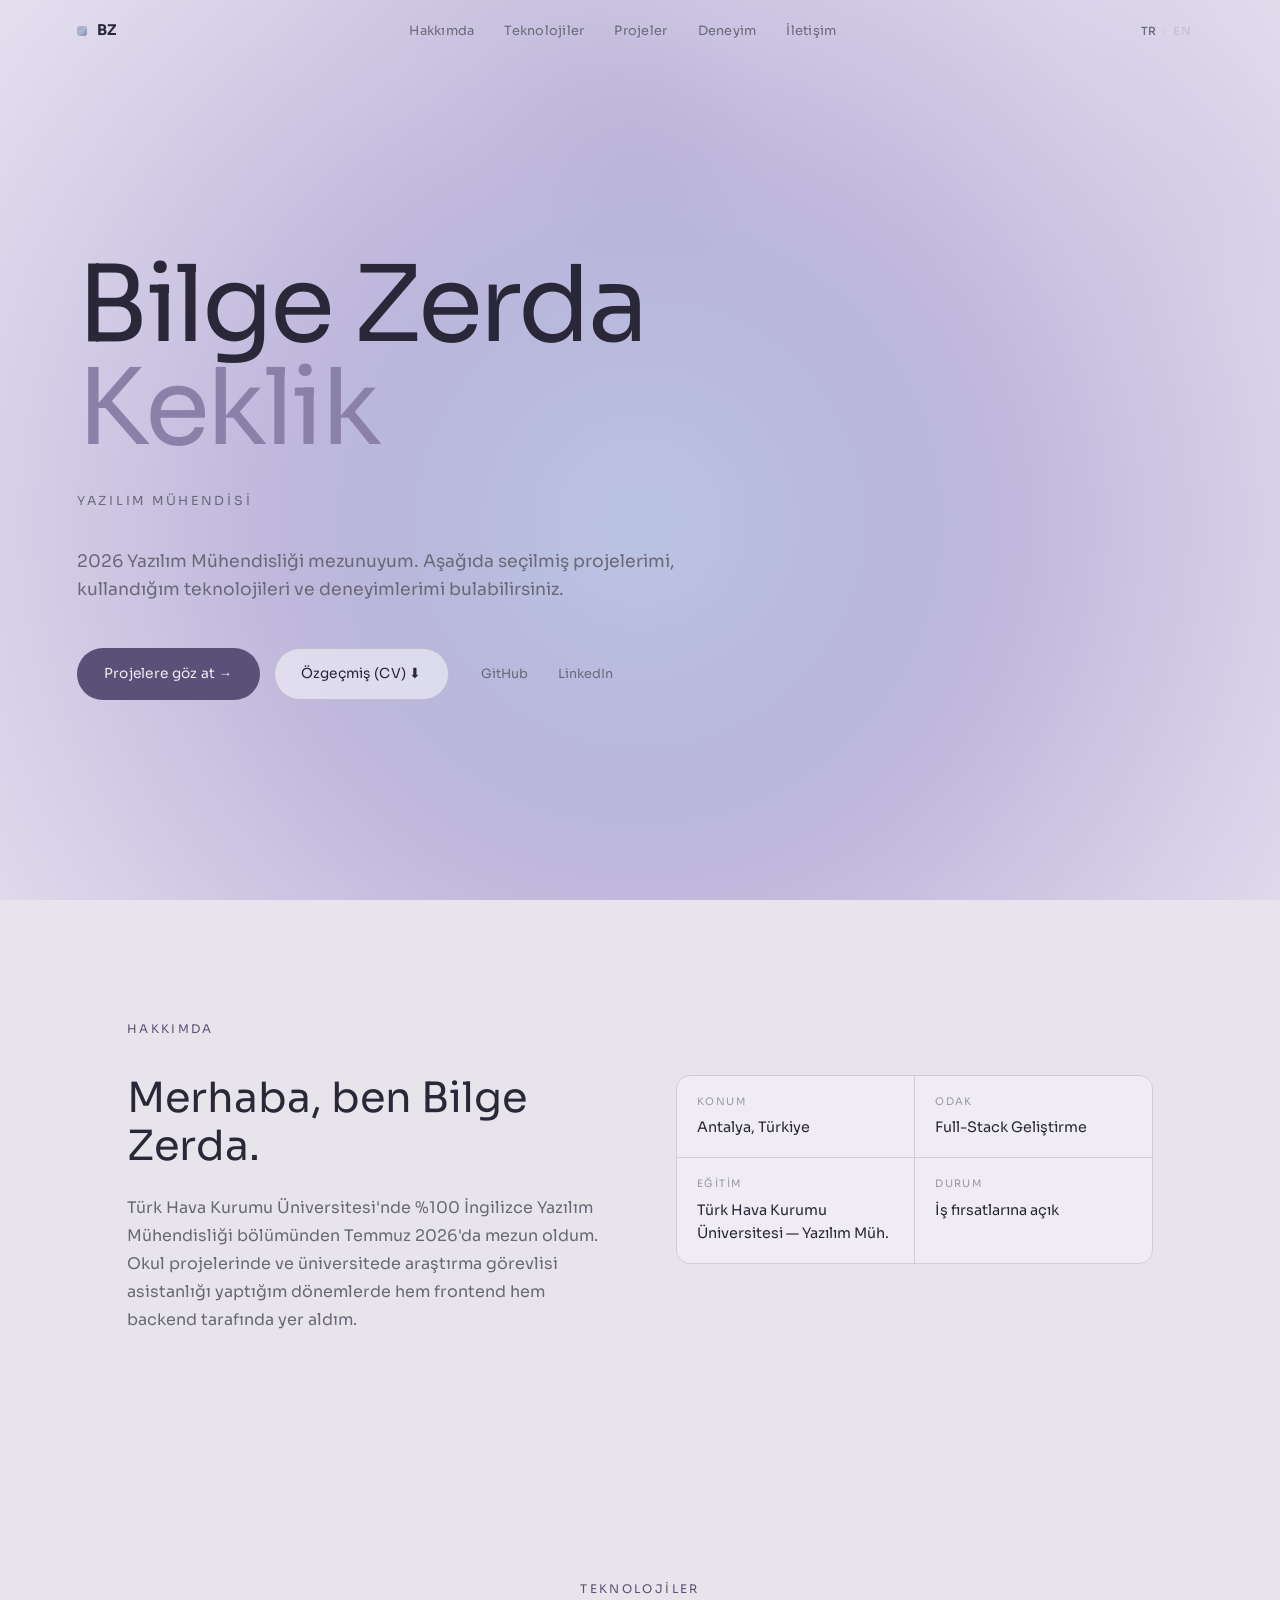
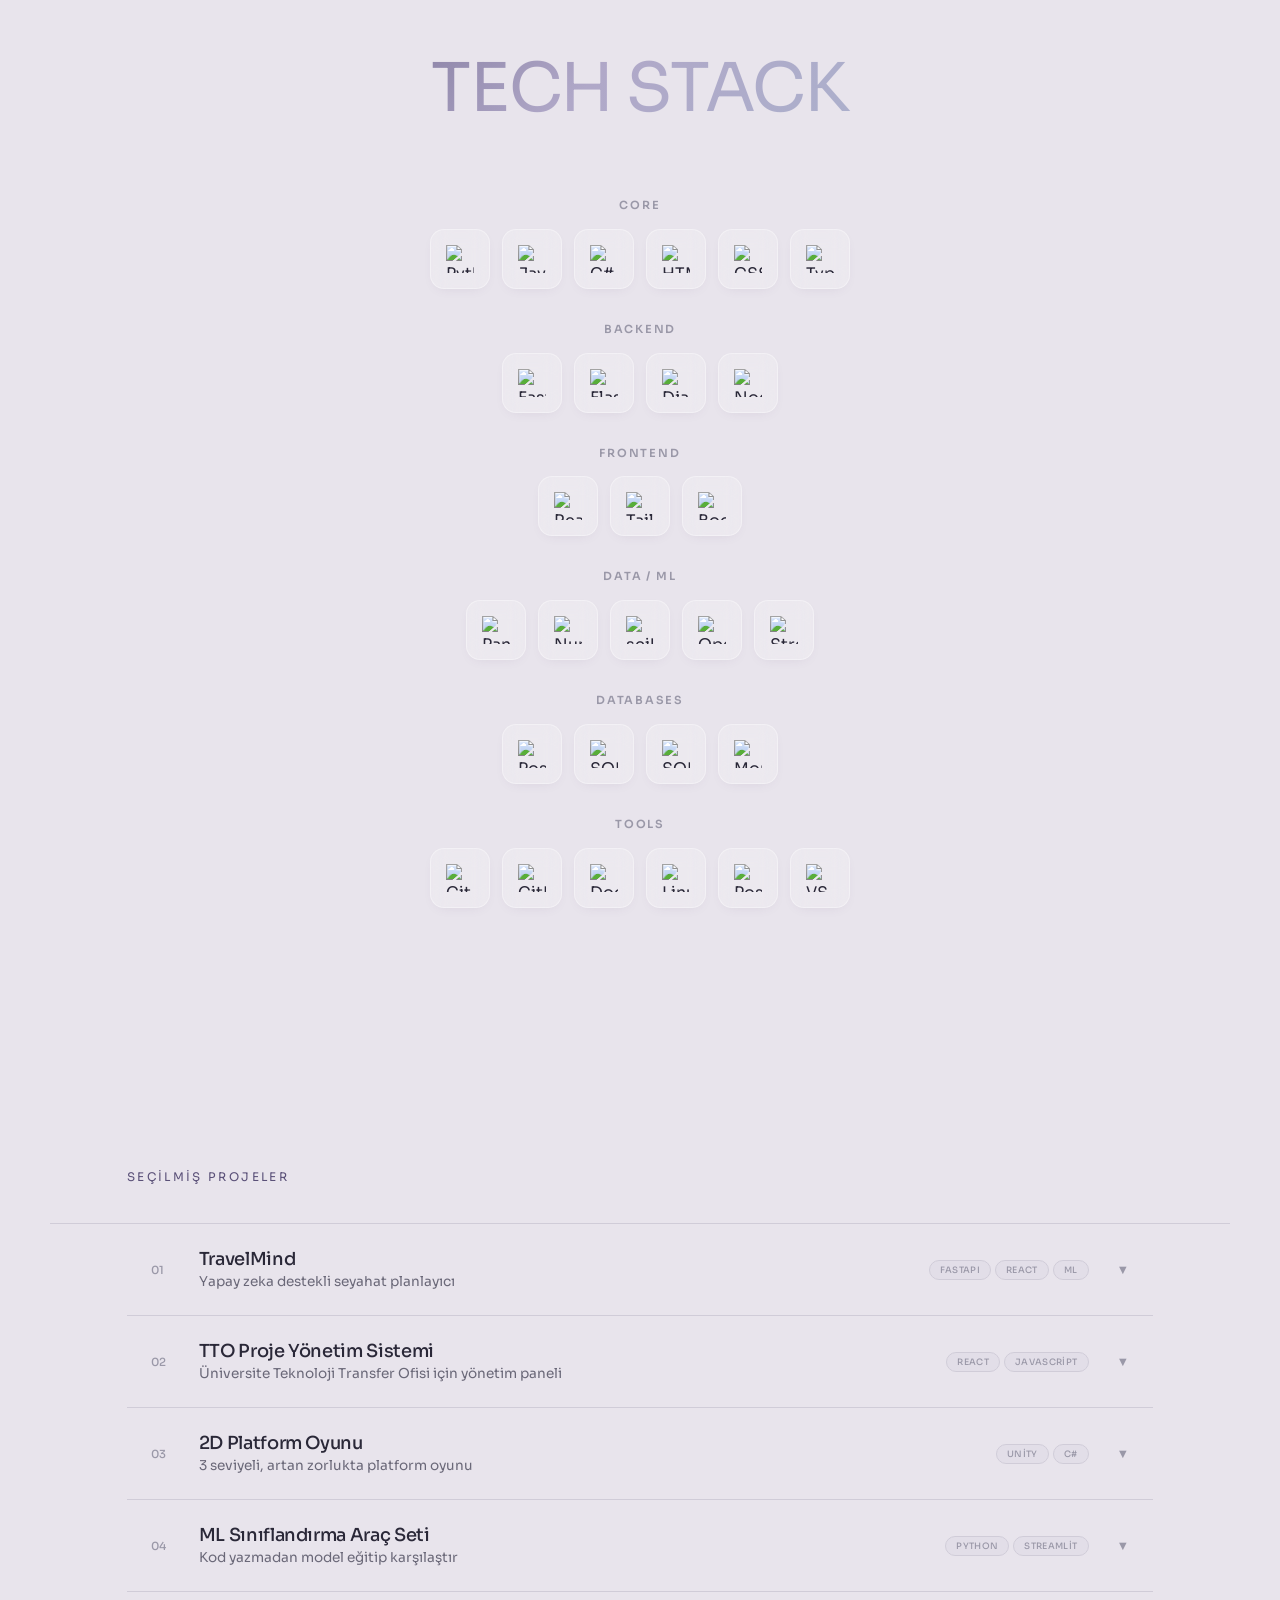
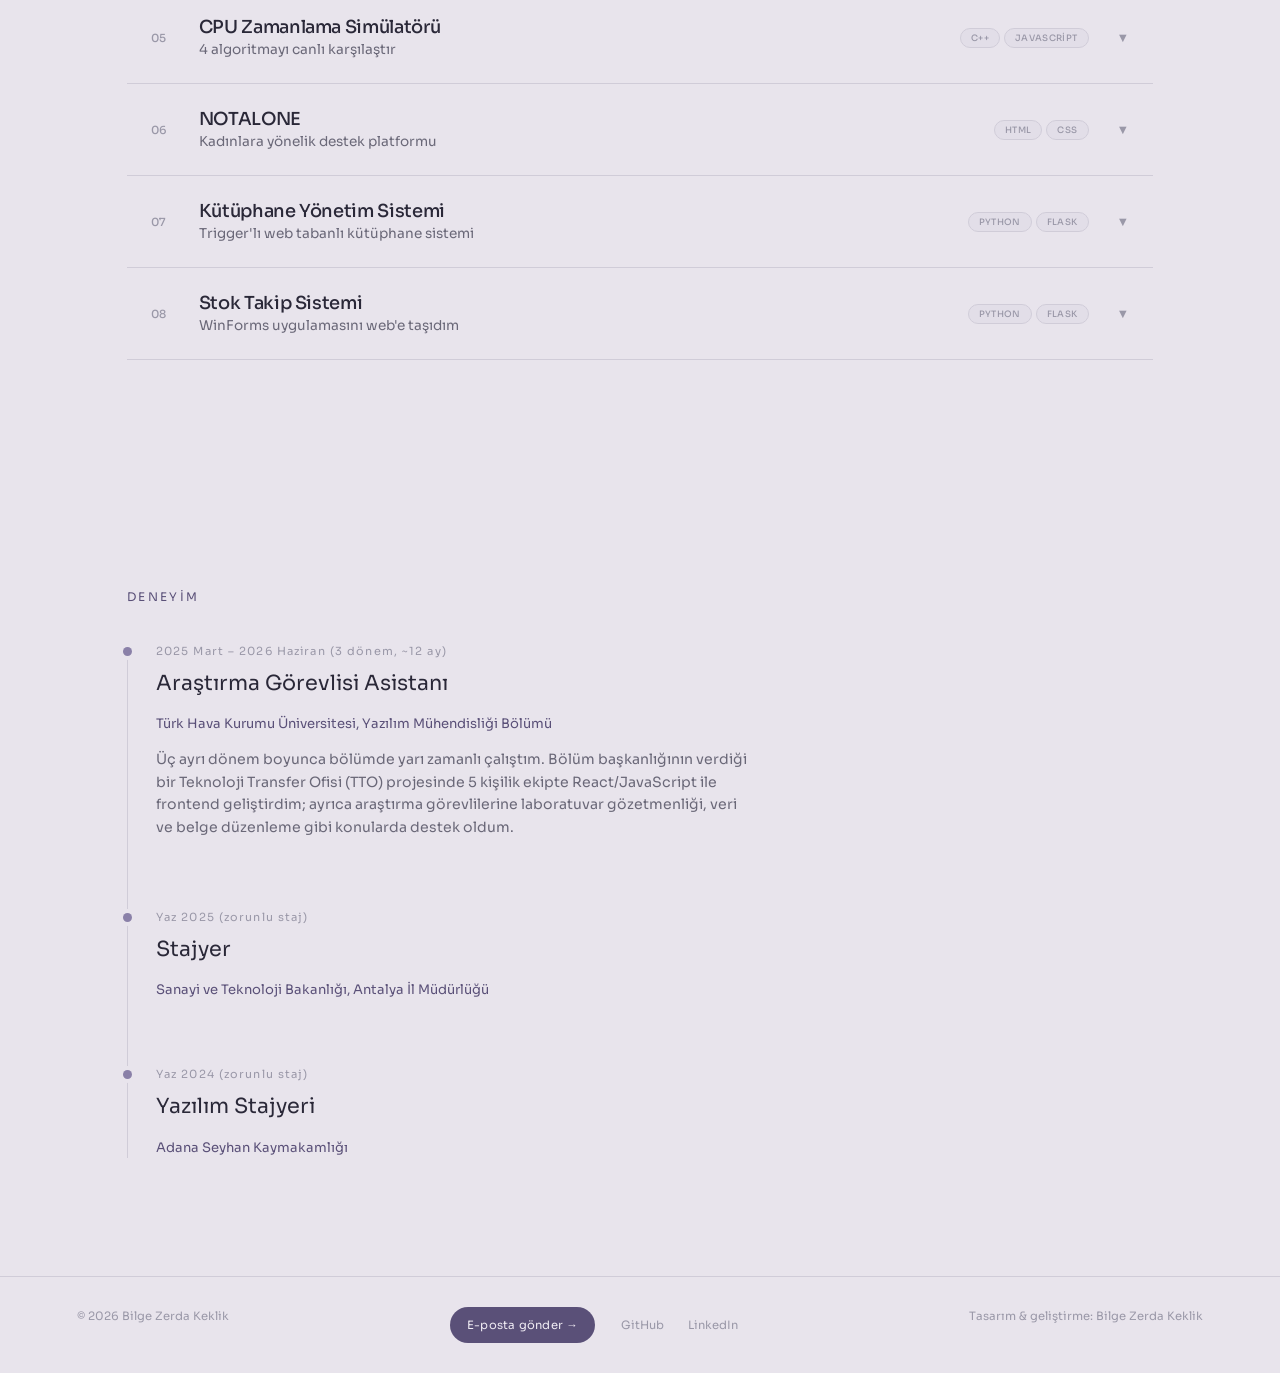
==== commit 905fa3ce: "Update portfolio design and TravelMind project" ====
--- a/index.html
+++ b/index.html
@@ -3,8 +3,8 @@
 <head>
 <meta charset="UTF-8">
 <meta name="viewport" content="width=device-width, initial-scale=1.0">
-<title>Bilge Keklik — Yazılım Mühendisi</title>
-<meta name="description" content="Bilge Keklik — Yazılım Mühendisliği mezunu. Portfolyo ve seçilmiş projeler.">
+<title>Bilge Zerda Keklik — Yazılım Mühendisi</title>
+<meta name="description" content="Bilge Zerda Keklik — Yazılım Mühendisliği mezunu. Portfolyo ve seçilmiş projeler.">
 <link rel="preconnect" href="https://fonts.googleapis.com">
 <link href="https://fonts.googleapis.com/css2?family=Petrona:ital,wght@0,400;0,500;1,400;1,500&family=Sora:wght@400;500;600;700&family=JetBrains+Mono:wght@400;500;600;700&display=swap" rel="stylesheet">
 <link rel="stylesheet" href="css/style.css">
@@ -22,7 +22,11 @@
     <a href="#experience">Deneyim</a>
     <a href="#contact">İletişim</a>
   </div>
-  <button id="langToggle" type="button" aria-label="Dili değiştir">🌐 <span>TR</span></button>
+  <button id="langToggle" type="button" aria-label="Dili değiştir" class="lang-btn">
+  <span class="lang-text">TR</span>
+  <span class="lang-divider">|</span>
+  <span class="lang-text inactive">EN</span>
+</button>
 </nav>
 
 <!-- ============ HERO ============ -->
@@ -63,92 +67,24 @@
   </div>
 </section>
 
-<!-- ============ TECH STACK ============
- 
-<section class="section" id="stack" data-reveal>
-  <div class="wrap">
-    <p class="eyebrow" style="text-align:center">Teknolojiler</p>
-    <h2 class="stack-title">TECH STACK</h2>
-    <div class="techstack-pyramid">
-      <div class="techstack-row">
-        <a href="https://python.org" target="_blank" rel="noopener" class="techstack-item" title="Python"><img src="https://cdn.jsdelivr.net/gh/devicons/devicon/icons/python/python-original.svg" alt="Python"><span>Python</span></a>
-        <a href="https://developer.mozilla.org/en-US/docs/Web/JavaScript" target="_blank" rel="noopener" class="techstack-item" title="JavaScript"><img src="https://cdn.jsdelivr.net/gh/devicons/devicon/icons/javascript/javascript-original.svg" alt="JavaScript"><span>JavaScript</span></a>
-        <a href="https://typescriptlang.org" target="_blank" rel="noopener" class="techstack-item" title="TypeScript"><img src="https://cdn.jsdelivr.net/gh/devicons/devicon/icons/typescript/typescript-original.svg" alt="TypeScript"><span>TypeScript</span></a>
-        <a href="https://learn.microsoft.com/en-us/dotnet/csharp/" target="_blank" rel="noopener" class="techstack-item" title="C#"><img src="https://cdn.jsdelivr.net/gh/devicons/devicon/icons/csharp/csharp-original.svg" alt="C#"><span>C#</span></a>
-        <a href="https://isocpp.org" target="_blank" rel="noopener" class="techstack-item" title="C++"><img src="https://cdn.jsdelivr.net/gh/devicons/devicon/icons/cplusplus/cplusplus-original.svg" alt="C++"><span>C++</span></a>
-        <a href="https://kotlinlang.org" target="_blank" rel="noopener" class="techstack-item" title="Kotlin"><img src="https://cdn.jsdelivr.net/gh/devicons/devicon/icons/kotlin/kotlin-original.svg" alt="Kotlin"><span>Kotlin</span></a>
-        <a href="https://developer.mozilla.org/en-US/docs/Web/HTML" target="_blank" rel="noopener" class="techstack-item" title="HTML"><img src="https://cdn.jsdelivr.net/gh/devicons/devicon/icons/html5/html5-original.svg" alt="HTML"><span>HTML</span></a>
-        <a href="https://developer.mozilla.org/en-US/docs/Web/CSS" target="_blank" rel="noopener" class="techstack-item" title="CSS"><img src="https://cdn.jsdelivr.net/gh/devicons/devicon/icons/css3/css3-original.svg" alt="CSS"><span>CSS</span></a>
-        <a href="https://www.gnu.org/software/bash/" target="_blank" rel="noopener" class="techstack-item" title="Bash"><img src="https://cdn.jsdelivr.net/gh/devicons/devicon/icons/bash/bash-original.svg" alt="Bash"><span>Bash</span></a>
-        <a href="https://react.dev" target="_blank" rel="noopener" class="techstack-item" title="React"><img src="https://cdn.jsdelivr.net/gh/devicons/devicon/icons/react/react-original.svg" alt="React"><span>React</span></a>
-        <a href="https://nextjs.org" target="_blank" rel="noopener" class="techstack-item" title="Next.js"><img src="https://cdn.jsdelivr.net/gh/devicons/devicon/icons/nextjs/nextjs-original.svg" alt="Next.js"><span>Next.js</span></a>
-        <a href="https://getbootstrap.com" target="_blank" rel="noopener" class="techstack-item" title="Bootstrap"><img src="https://cdn.jsdelivr.net/gh/devicons/devicon/icons/bootstrap/bootstrap-original.svg" alt="Bootstrap"><span>Bootstrap</span></a>
-      </div>
-      <div class="techstack-row">
-        <a href="https://nodejs.org" target="_blank" rel="noopener" class="techstack-item" title="Node.js"><img src="https://cdn.jsdelivr.net/gh/devicons/devicon/icons/nodejs/nodejs-original.svg" alt="Node.js"><span>Node.js</span></a>
-        <a href="https://djangoproject.com" target="_blank" rel="noopener" class="techstack-item" title="Django"><img src="https://cdn.jsdelivr.net/gh/devicons/devicon/icons/django/django-plain.svg" alt="Django"><span>Django</span></a>
-        <a href="https://flask.palletsprojects.com" target="_blank" rel="noopener" class="techstack-item" title="Flask"><img src="https://cdn.jsdelivr.net/gh/devicons/devicon/icons/flask/flask-original.svg" alt="Flask"><span>Flask</span></a>
-        <a href="https://fastapi.tiangolo.com" target="_blank" rel="noopener" class="techstack-item" title="FastAPI"><img src="https://cdn.jsdelivr.net/gh/devicons/devicon/icons/fastapi/fastapi-original.svg" alt="FastAPI"><span>FastAPI</span></a>
-        <a href="https://tensorflow.org" target="_blank" rel="noopener" class="techstack-item" title="TensorFlow"><img src="https://cdn.jsdelivr.net/gh/devicons/devicon/icons/tensorflow/tensorflow-original.svg" alt="TensorFlow"><span>TensorFlow</span></a>
-        <a href="https://pytorch.org" target="_blank" rel="noopener" class="techstack-item" title="PyTorch"><img src="https://cdn.jsdelivr.net/gh/devicons/devicon/icons/pytorch/pytorch-original.svg" alt="PyTorch"><span>PyTorch</span></a>
-        <a href="https://scikit-learn.org" target="_blank" rel="noopener" class="techstack-item" title="Scikit-learn"><img src="https://cdn.jsdelivr.net/gh/devicons/devicon/icons/scikitlearn/scikitlearn-original.svg" alt="Scikit-learn"><span>Scikit-learn</span></a>
-        <a href="https://opencv.org" target="_blank" rel="noopener" class="techstack-item" title="OpenCV"><img src="https://cdn.jsdelivr.net/gh/devicons/devicon/icons/opencv/opencv-original.svg" alt="OpenCV"><span>OpenCV</span></a>
-        <a href="https://numpy.org" target="_blank" rel="noopener" class="techstack-item" title="NumPy"><img src="https://cdn.jsdelivr.net/gh/devicons/devicon/icons/numpy/numpy-original.svg" alt="NumPy"><span>NumPy</span></a>
-        <a href="https://tailwindcss.com" target="_blank" rel="noopener" class="techstack-item" title="Tailwind"><img src="https://cdn.jsdelivr.net/gh/devicons/devicon/icons/tailwindcss/tailwindcss-original.svg" alt="Tailwind"><span>Tailwind</span></a>
-      </div>
-      <div class="techstack-row">
-        <a href="https://pandas.pydata.org" target="_blank" rel="noopener" class="techstack-item" title="Pandas"><img src="https://cdn.jsdelivr.net/gh/devicons/devicon/icons/pandas/pandas-original.svg" alt="Pandas"><span>Pandas</span></a>
-        <a href="https://mysql.com" target="_blank" rel="noopener" class="techstack-item" title="MySQL"><img src="https://cdn.jsdelivr.net/gh/devicons/devicon/icons/mysql/mysql-original.svg" alt="MySQL"><span>MySQL</span></a>
-        <a href="https://postgresql.org" target="_blank" rel="noopener" class="techstack-item" title="PostgreSQL"><img src="https://cdn.jsdelivr.net/gh/devicons/devicon/icons/postgresql/postgresql-original.svg" alt="PostgreSQL"><span>PostgreSQL</span></a>
-        <a href="https://mongodb.com" target="_blank" rel="noopener" class="techstack-item" title="MongoDB"><img src="https://cdn.jsdelivr.net/gh/devicons/devicon/icons/mongodb/mongodb-original.svg" alt="MongoDB"><span>MongoDB</span></a>
-        <a href="https://firebase.google.com" target="_blank" rel="noopener" class="techstack-item" title="Firebase"><img src="https://cdn.jsdelivr.net/gh/devicons/devicon/icons/firebase/firebase-plain.svg" alt="Firebase"><span>Firebase</span></a>
-        <a href="https://redis.io" target="_blank" rel="noopener" class="techstack-item" title="Redis"><img src="https://cdn.jsdelivr.net/gh/devicons/devicon/icons/redis/redis-original.svg" alt="Redis"><span>Redis</span></a>
-        <a href="https://docker.com" target="_blank" rel="noopener" class="techstack-item" title="Docker"><img src="https://cdn.jsdelivr.net/gh/devicons/devicon/icons/docker/docker-original.svg" alt="Docker"><span>Docker</span></a>
-        <a href="https://azure.microsoft.com" target="_blank" rel="noopener" class="techstack-item" title="Azure"><img src="https://cdn.jsdelivr.net/gh/devicons/devicon/icons/azure/azure-original.svg" alt="Azure"><span>Azure</span></a>
-      </div>
-      <div class="techstack-row">
-        <a href="https://git-scm.com" target="_blank" rel="noopener" class="techstack-item" title="Git"><img src="https://cdn.jsdelivr.net/gh/devicons/devicon/icons/git/git-original.svg" alt="Git"><span>Git</span></a>
-        <a href="https://github.com" target="_blank" rel="noopener" class="techstack-item" title="GitHub"><img src="https://cdn.jsdelivr.net/gh/devicons/devicon/icons/github/github-original.svg" alt="GitHub"><span>GitHub</span></a>
-        <a href="https://linux.org" target="_blank" rel="noopener" class="techstack-item" title="Linux"><img src="https://cdn.jsdelivr.net/gh/devicons/devicon/icons/linux/linux-original.svg" alt="Linux"><span>Linux</span></a>
-        <a href="https://aws.amazon.com" target="_blank" rel="noopener" class="techstack-item" title="AWS"><img src="https://cdn.jsdelivr.net/gh/devicons/devicon/icons/amazonwebservices/amazonwebservices-original-wordmark.svg" alt="AWS"><span>AWS</span></a>
-        <a href="https://code.visualstudio.com" target="_blank" rel="noopener" class="techstack-item" title="VS Code"><img src="https://cdn.jsdelivr.net/gh/devicons/devicon/icons/vscode/vscode-original.svg" alt="VS Code"><span>VS Code</span></a>
-        <a href="https://vercel.com" target="_blank" rel="noopener" class="techstack-item" title="Vercel"><img src="https://cdn.jsdelivr.net/gh/devicons/devicon/icons/vercel/vercel-original.svg" alt="Vercel"><span>Vercel</span></a>
-      </div>
-      <div class="techstack-row">
-        <a href="https://jupyter.org" target="_blank" rel="noopener" class="techstack-item" title="Jupyter"><img src="https://cdn.jsdelivr.net/gh/devicons/devicon/icons/jupyter/jupyter-original.svg" alt="Jupyter"><span>Jupyter</span></a>
-        <a href="https://figma.com" target="_blank" rel="noopener" class="techstack-item" title="Figma"><img src="https://cdn.jsdelivr.net/gh/devicons/devicon/icons/figma/figma-original.svg" alt="Figma"><span>Figma</span></a>
-        <a href="https://postman.com" target="_blank" rel="noopener" class="techstack-item" title="Postman"><img src="https://cdn.jsdelivr.net/gh/devicons/devicon/icons/postman/postman-original.svg" alt="Postman"><span>Postman</span></a>
-        <a href="https://adobe.com/products/photoshop" target="_blank" rel="noopener" class="techstack-item" title="Photoshop"><img src="https://cdn.jsdelivr.net/gh/devicons/devicon/icons/photoshop/photoshop-original.svg" alt="Photoshop"><span>Photoshop</span></a>
-      </div>
-      <div class="techstack-row">
-        <a href="https://huggingface.co" target="_blank" rel="noopener" class="techstack-item" title="Hugging Face"><img src="https://huggingface.co/front/assets/huggingface_logo-noborder.svg" alt="Hugging Face"><span>Hugging Face</span></a>
-        <a href="https://www.microsoft.com/microsoft-365" target="_blank" rel="noopener" class="techstack-item" title="MS Office"><img src="https://img.icons8.com/color/48/microsoft-office-2019.png" alt="MS Office"><span>MS Office</span></a>
-      </div>
-    </div>
-  </div>
-</section> 
--->
-
+<!-- ============ TECH STACK ============ -->
 <section class="section" id="stack" data-reveal>
   <div class="wrap">
     <p class="eyebrow" style="text-align:center">Teknolojiler</p>
     <h2 class="stack-title">TECH STACK</h2>
     
-    <!-- 1. CORE -->
     <div class="stack-group">
       <p class="stack-group-label">Core</p>
       <div class="stack-row">
         <a href="https://python.org" target="_blank" rel="noopener" class="stack-item" title="Python"><img src="https://cdn.jsdelivr.net/gh/devicons/devicon/icons/python/python-original.svg" alt="Python"></a>
         <a href="https://developer.mozilla.org/en-US/docs/Web/JavaScript" target="_blank" rel="noopener" class="stack-item" title="JavaScript"><img src="https://cdn.jsdelivr.net/gh/devicons/devicon/icons/javascript/javascript-original.svg" alt="JavaScript"></a>
         <a href="https://learn.microsoft.com/en-us/dotnet/csharp/" target="_blank" rel="noopener" class="stack-item" title="C#"><img src="https://cdn.jsdelivr.net/gh/devicons/devicon/icons/csharp/csharp-original.svg" alt="C#"></a>
-        <!--         <a href="https://isocpp.org" target="_blank" rel="noopener" class="stack-item" title="C++"><img src="https://cdn.jsdelivr.net/gh/devicons/devicon/icons/cplusplus/cplusplus-original.svg" alt="C++"></a> -->
         <a href="https://developer.mozilla.org/en-US/docs/Web/HTML" target="_blank" rel="noopener" class="stack-item" title="HTML"><img src="https://cdn.jsdelivr.net/gh/devicons/devicon/icons/html5/html5-original.svg" alt="HTML"></a>
         <a href="https://developer.mozilla.org/en-US/docs/Web/CSS" target="_blank" rel="noopener" class="stack-item" title="CSS"><img src="https://cdn.jsdelivr.net/gh/devicons/devicon/icons/css3/css3-original.svg" alt="CSS"></a>
         <a href="https://typescriptlang.org" target="_blank" rel="noopener" class="stack-item" title="TypeScript"><img src="https://cdn.jsdelivr.net/gh/devicons/devicon/icons/typescript/typescript-original.svg" alt="TypeScript"></a>
       </div>
     </div>
 
-    <!-- 2. BACKEND -->
     <div class="stack-group">
       <p class="stack-group-label">Backend</p>
       <div class="stack-row">
@@ -159,7 +95,6 @@
       </div>
     </div>
 
-    <!-- 3. FRONTEND -->
     <div class="stack-group">
       <p class="stack-group-label">Frontend</p>
       <div class="stack-row">
@@ -169,7 +104,6 @@
       </div>
     </div>
 
-    <!-- 4. DATA / ML -->
     <div class="stack-group">
       <p class="stack-group-label">Data / ML</p>
       <div class="stack-row">
@@ -181,7 +115,6 @@
       </div>
     </div>
 
-    <!-- 5. DATABASES -->
     <div class="stack-group">
       <p class="stack-group-label">Databases</p>
       <div class="stack-row">
@@ -192,7 +125,6 @@
       </div>
     </div>
 
-    <!-- 6. TOOLS -->
     <div class="stack-group">
       <p class="stack-group-label">Tools</p>
       <div class="stack-row">
@@ -210,236 +142,434 @@
 
 <!-- ============ WORK ============ -->
 <section class="section" id="work" data-reveal>
-  <div class="wrap">
-    <p class="eyebrow">Seçilmiş Projeler</p>
-    <div class="work-list">
-
-      <div class="work-card"
-           data-title="TravelMind"
-           data-meta="2026 — Bitirme Projesi (Ekip) / Full-Stack"
-           data-overview="Kullanıcının doğal dilde yazdığı tek bir cümleye göre (bütçe, gün sayısı, ilgi alanları) kişiselleştirilmiş bir Antalya gezi planı oluşturan, yapay zeka destekli bir seyahat planlayıcı. Ekip arkadaşımla birlikte geliştirdiğimiz bitirme projemiz."
-           data-role="Backend, frontend ve veri tarafında yer aldım — FastAPI ile API'leri, React ile arayüzü kurdum, mekan verisini topladım ve düzenledim. Ekip arkadaşım makine öğrenmesi modelini eğitti; ben bu modeli backend'e entegre edip birlikte geliştirmeye devam ettik."
-           data-stack="Backend: FastAPI, PostgreSQL, SQLAlchemy, JWT, Docker. Frontend: React (Vite), Tailwind CSS, Google Maps API. ML: scikit-learn tabanlı öneri modeli."
-           data-outcome="Sohbet tabanlı bir arayüzle kullanıcıdan bütçe/gün/ilgi alanı bilgisi alıp gün gün optimize edilmiş bir rota, harita üzerinde görselleştirme ve tahmini bütçe hesaplıyor. Gerçek bir ürünü ekip hâlinde uçtan uca geliştirmeyi ilk kez deneyimledim."
-           data-link="https://github.com/bilgez/travelmind"
-           data-images="assets/projects/travelmind/01-anasayfa.png|assets/projects/travelmind/02-plan-olusturma.png|assets/projects/travelmind/03-rota-harita.png|assets/projects/travelmind/04-giris.png|assets/projects/travelmind/05-planlar.png">
-        <div class="work-card-top">
-          <h3 class="work-card-title">TravelMind</h3>
-          <span class="work-card-meta">2026 — Bitirme Projesi (Ekip) / Full-Stack</span>
-        </div>
-        <p class="work-card-desc">Yapay zeka destekli seyahat planlayıcı — bütçe ve zevkine göre otomatik, optimize edilmiş bir Antalya gezi rotası oluşturuyor.</p>
-        <div class="work-tags">
-          <span class="work-tag">FastAPI</span>
-          <span class="work-tag">PostgreSQL</span>
-          <span class="work-tag">React</span>
-          <span class="work-tag">ML</span>
-        </div>
-        <span class="work-open">Detayları gör →</span>
-      </div>
-
-      <div class="work-card"
-           data-title="TTO Proje Yönetim Sistemi"
-           data-meta="2025 — Kurumsal Proje / Frontend"
-           data-overview="Üniversitenin Teknoloji Transfer Ofisi için, akademik projeleri, üniversite-sanayi işbirliği projelerini, öğrenci projelerini ve patent başvurularını tek bir sistemde yönetmeyi amaçlayan bir web uygulaması. Bölüm başkanlığının araştırma görevlisi asistanlığı kapsamında verdiği bu projede, 5 kişilik bir ekipte yer aldım."
-           data-role="'Üniversite-Sanayi İşbirliği Projeleri' ve 'Öğrenci Projeleri' modülleri proje listeleme ve çoklu filtreleme, yeni proje/firma kaydı formu, katılımcı ve belge yönetimi, ödeme planı takibi, ve süresi geçen ödemeler için otomatik hatırlatma paneli."
-           data-stack="React, React Router, JavaScript, CSS (component bazlı stil), form validasyonu, dosya yükleme arayüzü"
-           data-outcome="Backend ekibi projeyi yarıda bıraktığı için sistem canlıya alınamadı, ancak kendi payıma düşen frontend modülleri tamamen bitmiş durumda. Çok modüllü, form-ağırlıklı gerçek bir kurumsal arayüzü sıfırdan tasarlayıp geliştirmeyi deneyimledim."
-           data-link=""
-           data-images="assets/projects/tto/01-liste-filtreleme.png|assets/projects/tto/02-proje-detay.png|assets/projects/tto/03-yeni-proje-formu.png|assets/projects/tto/04-ogrenci-projeleri.png|assets/projects/tto/05-hatırlatmalar-uyarılar.png|">
-        <div class="work-card-top">
-          <h3 class="work-card-title">TTO Proje Yönetim Sistemi</h3>
-          <span class="work-card-meta">2025 — Kurumsal Proje / Frontend</span>
-        </div>
-        <p class="work-card-desc">Üniversite Teknoloji Transfer Ofisi için proje/firma/ödeme takibi yapılan bir yönetim paneli.</p>
-        <div class="work-tags">
-          <span class="work-tag">React</span>
-          <span class="work-tag">JavaScript</span>
-          <span class="work-tag">React Router</span>
-        </div>
-        <span class="work-open">Detayları gör →</span>
-      </div>
-
-             <div class="work-card"
-           data-title="2D Platform Oyunu"
-           data-meta="Ders Projesi (Final) — Unity / C#"
-           data-overview="Unity ve C# ile geliştirdiğim, artan zorlukta 3 seviyeli bir 2D platform oyunu. Karakter koşma/zıplama mekaniği, para toplama, devriye gezen düşmanlar, tuzaklar (dikenler, testereler, lav), bonus kiraz öğeleri ve checkpoint/bitiş bayrağıyla seviye geçişi içeriyor."
-           data-role="Oyunu baştan sona tek başıma geliştirdim — karakter animasyonları (koşma/zıplama/bekleme), düşman yapay zekası (iki nokta arası devriye), tilemap ile seviye tasarımı, ve tüm C# script'leri (PlayerMovement, GameController, Coin, Checkpoint, FinishPoint, MovingObstacle, cherry) dahil."
-           data-stack="Unity, C#, Tilemap, Animator Controller, Rigidbody2D"
-           data-outcome="Her seviyede düşman sayısını artırıp platform sayısını azaltarak zorluk eğrisi kurdum. Web geliştirmeden çok farklı bir düşünme biçimi gerektirdi — fizik tabanlı hareket, çarpışma tespiti ve animasyon durumları arasında geçiş yönetmeyi ilk kez deneyimledim."
-           data-link=""
-           data-images="assets/projects/unity-platformer/01-cim-seviyesi.png|assets/projects/unity-platformer/02-seker-seviyesi.png|assets/projects/unity-platformer/03-lav-seviyesi.png|assets/projects/unity-platformer/04-karakter.mp4|assets/projects/unity-platformer/05-dusmanlar.mp4|assets/projects/unity-platformer/06-bayrak.mp4|assets/projects/unity-platformer/07-kirazpara.mp4|assets/projects/unity-platformer/08-tuzaklar.mp4|assets/projects/unity-platformer/09-uzunvideo.mp4">
-        <div class="work-card-top">
-          <h3 class="work-card-title">2D Platform Oyunu</h3>
-          <span class="work-card-meta">Ders Projesi (Final) — Unity / C#</span>
-        </div>
-        <p class="work-card-desc">3 seviyeli, artan zorlukta bir 2D platform oyunu — karakter mekaniği, düşman AI'ı ve seviye tasarımının tamamı bana ait.</p>
-        <div class="work-tags">
-          <span class="work-tag">Unity</span>
-          <span class="work-tag">C#</span>
-          <span class="work-tag">Game Dev</span>
-        </div>
-        <span class="work-open">Detayları gör →</span>
-      </div>
- 
-
-       <div class="work-card"
-           data-title="ML Sınıflandırma Araç Seti"
-           data-meta="2025 — Ders Projesi (Ekip) / Machine Learning"
-           data-overview="Makine Öğrenmesi dersi için geliştirdiğimiz, kod yazmadan sınıflandırma modeli eğitip karşılaştırmayı sağlayan web tabanlı bir araç. Kullanıcı bir CSV veri seti yüklüyor, ön işleme (normalizasyon, one-hot encoding) seçeneklerini ayarlıyor, birden fazla modeli (Perceptron, MLP, Decision Tree) aynı anda eğitip performanslarını karşılaştırabiliyor."
-           data-role="Geliştirmeyi asıl olarak bir ekip arkadaşımla ikimiz yaptık. Önce masaüstü (Tkinter) bir araç olarak başlayan projeyi, daha sonra Streamlit ile web tabanlı bir arayüze taşıdık — model eğitim/karşılaştırma mantığı ve arayüz tasarımı üzerinde birlikte çalıştık."
-           data-stack="Python, Streamlit, scikit-learn (Perceptron, MLPClassifier, DecisionTreeClassifier), pandas, NumPy, Matplotlib, Seaborn"
-           data-outcome="Iris veri setiyle test ettiğimizde MLP ve Decision Tree modelleri %100 doğruluğa ulaştı, doğrusal bir sınıflandırıcı olan Perceptron ise %63'te kaldı. Bu, farklı modellerin ne zaman işe yaradığını teoride değil pratikte görmemi sağladı."
-           data-link="https://github.com/bilgez/ml-classification-toolkit"
-           data-images="assets/projects/ml-toolkit/02-konfigurasyon-veri.png|assets/projects/ml-toolkit/03-sonuclar.png|assets/projects/ml-toolkit/01-anasayfa.png">
-        <div class="work-card-top">
-          <h3 class="work-card-title">ML Sınıflandırma Araç Seti</h3>
-          <span class="work-card-meta">2025 — Ders Projesi (Ekip) / Machine Learning</span>
-        </div>
-        <p class="work-card-desc">CSV veri seti yükleyip kod yazmadan birden fazla sınıflandırma modelini eğitip karşılaştırabildiğin web tabanlı bir araç.</p>
-        <div class="work-tags">
-          <span class="work-tag">Python</span>
-          <span class="work-tag">Streamlit</span>
-          <span class="work-tag">scikit-learn</span>
-        </div>
-        <span class="work-open">Detayları gör →</span>
-      </div>
-
-        <div class="work-card"
-           data-title="CPU Zamanlama Simülatörü"
-           data-meta="2025 — Ders Projesi / Sistem Programlama"
-           data-overview="Ceng305 İşletim Sistemleri dersi için C++ ile yazdığım 4 CPU zamanlama algoritmasını (FCFS, SJF, Round Robin, Priority) sonradan web'e taşıdım. Algoritmaları JavaScript'e yeniden yazarak backend gerektirmeyen, tarayıcıda çalışan, İngilizce/Türkçe dil desteği olan bir versiyon oluşturdum."
-           data-role="İlk sürümü (C++ çekirdek + Python/Tkinter masaüstü arayüz) solo geliştirdim, git ile 25 commit'lik adım adım bir süreçte. Sonrasında algoritmaları JavaScript'e taşıyıp modern bir web arayüzü kurdum ve GitHub Pages üzerinden yayına aldım."
-           data-stack="C++ (orijinal), Python/Tkinter (masaüstü GUI), JavaScript/HTML/CSS (web sürümü), GitHub Pages"
-           data-outcome="Aynı algoritmik problemi iki farklı platformda (masaüstü ve web) uygulamayı, ve zamanla var olan bir projeyi nasıl modernize edebileceğimi deneyimledim. Gantt chart görselleştirmesi ve çoklu algoritma karşılaştırması en çok emek verdiğim kısımlardı."
-           data-link="https://bilgez.github.io/op_project/"
-           data-images="assets/projects/cpu-scheduler/01-anasayfa.png|assets/projects/cpu-scheduler/02-tum-algoritmalar.png|assets/projects/cpu-scheduler/03-turkce.png">
-        <div class="work-card-top">
-          <h3 class="work-card-title">CPU Zamanlama Simülatörü</h3>
-          <span class="work-card-meta">2025 — Ders Projesi / Sistem Programlama</span>
-        </div>
-        <p class="work-card-desc">FCFS, SJF, Round Robin ve Priority Scheduling algoritmalarını canlı karşılaştıran, Gantt chart görselleştirmeli bir simülatör.</p>
-        <div class="work-tags">
-          <span class="work-tag">C++</span>
-          <span class="work-tag">JavaScript</span>
-          <span class="work-tag">GitHub Pages</span>
-        </div>
-        <span class="work-open">Detayları gör →</span>
-      </div>
-
-        <div class="work-card"
-           data-title="NOTALONE"
-           data-meta="Ders Projesi (Ekip) / Frontend"
-           data-overview="Kadınlara yönelik farkındalık ve destek platformu — hikaye paylaşımı, makale/blog sistemi, forum ve kullanıcı/admin panelleri içeren çok sayfalı bir web tasarımı dersi projesi. Ekip arkadaşım backend'i üstlendi, ben tüm frontend'i geliştirdim."
-           data-role="66 sayfalık sitenin tamamının arayüzünü (HTML/CSS/JS) hiçbir framework kullanmadan, elle kurdum — ana sayfa, hikayeler, blog/makale sistemi, forum, kullanıcı ve admin panelleri dahil. Ekip arkadaşım aynı proje üzerinde backend tarafını ayrıca geliştirdi."
-           data-stack="HTML, CSS, JavaScript (vanilla), Owl Carousel"
-           data-outcome="React ya da benzeri bir kütüphane bilmeden, tamamen elle 66 sayfalık tutarlı bir tasarım dilini (pudra pembe tema, kart sistemleri, modal pencereler) sürdürebilmeyi öğrendim. React öğrenmeden önceki dönemimde yazdığım en kapsamlı frontend projem."
-           data-link=""
-           data-images="assets/projects/notalone/01-stories.png|assets/projects/notalone/02-cta-footer.png|assets/projects/notalone/03-anasayfa.png|assets/projects/notalone/04-blog.png">
-        <div class="work-card-top">
-          <h3 class="work-card-title">NOTALONE</h3>
-          <span class="work-card-meta">Ders Projesi (Ekip) / Frontend</span>
-        </div>
-        <p class="work-card-desc">Kadınlara yönelik bir destek platformu — 66 sayfalık tüm frontend'i (hikayeler, blog, forum, paneller) framework kullanmadan tek başıma kurdum.</p>
-        <div class="work-tags">
-          <span class="work-tag">HTML</span>
-          <span class="work-tag">CSS</span>
-          <span class="work-tag">JavaScript</span>
-        </div>
-        <span class="work-open">Detayları gör →</span>
-      </div>
-
-         <div class="work-card"
-           data-title="Kütüphane Yönetim Sistemi"
-           data-meta="2025 — Ders Projesi (Ekip) / Full-Stack"
-           data-overview="Bir veritabanı dersi ödevi olarak SQL Server + MongoDB + terminal tabanlı bir Python CLI'yla başlayan proje; kitap ödünç alma/iade, otomatik stok takibi (trigger'lar) ve kitap yorumları içeriyordu. Bu projeyi web tabanlı, görsel bir arayüze taşıdım."
-           data-role="Orijinal CLI + SQL Server + MongoDB tasarımını bir ekip ödevi olarak birlikte yaptık. Web sürümüne taşıma işini (Flask backend, SQLite'a geçiş, orijinal trigger mantığının yeniden kurulması, tüm arayüz tasarımı) tek başıma gerçekleştirdim."
-           data-stack="Python, Flask, SQLite (trigger'larla), Jinja2, kendi yazdığım CSS — orijinal sürüm: SQL Server, MongoDB"
-           data-outcome="Var olan bir veritabanı projesini, mimariyi basitleştirerek ama temel mantığı (otomatik stok güncelleme trigger'ları) koruyarak nasıl daha erişilebilir/gösterilebilir hale getirebileceğimi öğrendim. Katalog arama, kitap detay + yorum/puanlama sistemi ve gecikmiş iade takibi içeriyor."
-           data-link="https://github.com/bilgez/library-management-system"
-           data-images="assets/projects/library/01-katalog.png|assets/projects/library/02-kitap-detay.png|assets/projects/library/03-odunc-kayitlari.png">
-        <div class="work-card-top">
-          <h3 class="work-card-title">Kütüphane Yönetim Sistemi</h3>
-          <span class="work-card-meta">2025 — Ders Projesi (Ekip) / Full-Stack</span>
-        </div>
-        <p class="work-card-desc">SQL Server + terminal CLI olarak başlayan bir veritabanı ödevini, trigger'ları koruyarak modern bir web arayüzüne taşıdım.</p>
-        <div class="work-tags">
-          <span class="work-tag">Python</span>
-          <span class="work-tag">Flask</span>
-          <span class="work-tag">SQLite</span>
-        </div>
-        <span class="work-open">Detayları gör →</span>
-      </div>
-
-         <div class="work-card"
-           data-title="Stok Takip Sistemi"
-           data-meta="Staj Projesi / Full-Stack"
-           data-overview="Stajım sırasında C# WinForms + SQL Server ile geliştirdiğim, malzeme stok takibi ve talep formu kayıtlarını yöneten bir masaüstü uygulamasını, web tabanlı, kurulum gerektirmeyen bir sürüme taşıdım."
-           data-role="Orijinal masaüstü uygulamasını stajda tek başıma geliştirmiştim. Bu web sürümünü de (Flask backend, SQLite'a geçiş, ürün kodu üretme mantığının yeniden tasarlanması, tüm arayüz) tek başıma kurdum."
-           data-stack="Python, Flask, SQLite, Jinja2, kendi yazdığım CSS — orijinal sürüm: C#, WinForms, SQL Server, Excel Interop"
-           data-outcome="Otomatik ürün kodu üretimi, arama/filtreleme ve Excel'e aktarma özelliklerini içeriyor. Var olan bir masaüstü aracını web'e taşırken, orijinal davranışları (büyük harfe otomatik çevirme gibi) nasıl koruyacağımı düşünmek zorunda kaldım."
-           data-link="https://github.com/bilgez/stock-tracking-system"
-           data-images="assets/projects/stock/01-stok-yonetimi.png|assets/projects/stock/02-yeni-kayit.png|assets/projects/stock/03-form-bilgileri.png">
-        <div class="work-card-top">
-          <h3 class="work-card-title">Stok Takip Sistemi</h3>
-          <span class="work-card-meta">Staj Projesi / Full-Stack</span>
-        </div>
-        <p class="work-card-desc">Stajda yazdığım bir WinForms stok takip uygulamasını, otomatik ürün kodlama mantığıyla web'e taşıdım.</p>
-        <div class="work-tags">
-          <span class="work-tag">Python</span>
-          <span class="work-tag">Flask</span>
-          <span class="work-tag">SQLite</span>
-        </div>
-        <span class="work-open">Detayları gör →</span>
-      </div>
- 
+  <div class="wrap" style="padding:0;">
+    <p class="eyebrow" style="padding-inline:clamp(20px,6vw,80px);">Seçilmiş Projeler</p>
+    <div class="work-accordion" style="padding-inline:clamp(20px,6vw,80px);">
+
+      <!-- TravelMind -->
+      <div class="work-accordion-item">
+        <button class="work-accordion-header" type="button">
+          <span class="work-item-number">01</span>
+          <div class="work-accordion-info">
+            <h3 class="work-accordion-title">TravelMind</h3>
+            <p class="work-accordion-desc">Yapay zeka destekli seyahat planlayıcı</p>
+          </div>
+          <div class="work-accordion-tags">
+            <span>FastAPI</span>
+            <span>React</span>
+            <span>ML</span>
+          </div>
+          <span class="work-accordion-arrow">▼</span>
+        </button>
+        <div class="work-accordion-body">
+          <div class="work-accordion-content">
+            <div class="work-accordion-gallery">
+              <div class="work-gallery-slider">
+                <div class="work-gallery-track">
+                  <img src="assets/projects/travelmind/01-anasayfa.png" alt="TravelMind ana sayfa">
+                  <img src="assets/projects/travelmind/02-plan-olusturma.png" alt="TravelMind plan oluşturma">
+                  <img src="assets/projects/travelmind/03-rota-harita.png" alt="TravelMind rota harita">
+                </div>
+                <button class="gallery-btn prev" type="button">‹</button>
+                <button class="gallery-btn next" type="button">›</button>
+              </div>
+              <div class="gallery-dots">
+                <span class="active"></span>
+                <span></span>
+                <span></span>
+              </div>
+            </div>
+            <div class="work-accordion-details">
+              <h4>Genel Bakış</h4>
+              <p>Kullanıcının doğal dilde yazdığı tek bir cümleye göre (bütçe, gün sayısı, ilgi alanları) kişiselleştirilmiş bir Antalya gezi planı oluşturan, yapay zeka destekli bir seyahat planlayıcı. Ekip arkadaşımla birlikte geliştirdiğimiz bitirme projemiz.</p>
+              <h4>Rolüm</h4>
+              <p>Backend, frontend ve veri tarafında yer aldım — FastAPI ile API'leri, React ile arayüzü kurdum, mekan verisini topladım ve düzenledim. Ekip arkadaşım makine öğrenmesi modelini eğitti; ben bu modeli backend'e entegre edip birlikte geliştirmeye devam ettik.</p>
+              <h4>Teknolojiler</h4>
+              <div class="work-accordion-tech">
+                <span>FastAPI</span><span>PostgreSQL</span><span>SQLAlchemy</span>
+                <span>JWT</span><span>Docker</span><span>React</span>
+                <span>Vite</span><span>Tailwind CSS</span><span>Google Maps API</span>
+                <span>scikit-learn</span>
+              </div>
+              <h4>Sonuç & Öğrenimler</h4>
+              <p>Sohbet tabanlı bir arayüzle kullanıcıdan bütçe/gün/ilgi alanı bilgisi alıp gün gün optimize edilmiş bir rota, harita üzerinde görselleştirme ve tahmini bütçe hesaplıyor. Gerçek bir ürünü ekip hâlinde uçtan uca geliştirmeyi ilk kez deneyimledim.</p>
+              <div class="work-accordion-links">
+                <a href="https://travelmind-72bi6q3iu-bilgezs-projects.vercel.app/" target="_blank" rel="noopener" class="btn btn-primary">Canlı projeyi gör →</a>
+                <a href="https://github.com/bilgez/travelmind" target="_blank" rel="noopener" class="btn btn-secondary">GitHub'da incele →</a>
+              </div>
+            </div>
+          </div>
+        </div>
+      </div>
+
+      <!-- TTO Proje Yönetim Sistemi -->
+      <div class="work-accordion-item">
+        <button class="work-accordion-header" type="button">
+          <span class="work-item-number">02</span>
+          <div class="work-accordion-info">
+            <h3 class="work-accordion-title">TTO Proje Yönetim Sistemi</h3>
+            <p class="work-accordion-desc">Üniversite Teknoloji Transfer Ofisi için yönetim paneli</p>
+          </div>
+          <div class="work-accordion-tags">
+            <span>React</span>
+            <span>JavaScript</span>
+          </div>
+          <span class="work-accordion-arrow">▼</span>
+        </button>
+        <div class="work-accordion-body">
+          <div class="work-accordion-content">
+            <div class="work-accordion-gallery">
+              <div class="work-gallery-slider">
+                <div class="work-gallery-track">
+                  <img src="assets/projects/tto/01-liste-filtreleme.png" alt="TTO proje listesi">
+                  <img src="assets/projects/tto/02-proje-detay.png" alt="TTO proje detay">
+                  <img src="assets/projects/tto/03-yeni-proje-formu.png" alt="TTO yeni proje formu">
+                </div>
+                <button class="gallery-btn prev" type="button">‹</button>
+                <button class="gallery-btn next" type="button">›</button>
+              </div>
+              <div class="gallery-dots">
+                <span class="active"></span>
+                <span></span>
+                <span></span>
+              </div>
+            </div>
+            <div class="work-accordion-details">
+              <h4>Genel Bakış</h4>
+              <p>Üniversitenin Teknoloji Transfer Ofisi için, akademik projeleri, üniversite-sanayi işbirliği projelerini, öğrenci projelerini ve patent başvurularını tek bir sistemde yönetmeyi amaçlayan bir web uygulaması. Bölüm başkanlığının araştırma görevlisi asistanlığı kapsamında verdiği bu projede, 5 kişilik bir ekipte yer aldım.</p>
+              <h4>Rolüm</h4>
+              <p>'Üniversite-Sanayi İşbirliği Projeleri' ve 'Öğrenci Projeleri' modülleri proje listeleme ve çoklu filtreleme, yeni proje/firma kaydı formu, katılımcı ve belge yönetimi, ödeme planı takibi, ve süresi geçen ödemeler için otomatik hatırlatma paneli.</p>
+              <h4>Teknolojiler</h4>
+              <div class="work-accordion-tech">
+                <span>React</span><span>React Router</span><span>JavaScript</span>
+                <span>CSS</span><span>Form Validasyonu</span>
+              </div>
+              <h4>Sonuç & Öğrenimler</h4>
+              <p>Backend ekibi projeyi yarıda bıraktığı için sistem canlıya alınamadı, ancak kendi payıma düşen frontend modülleri tamamen bitmiş durumda. Çok modüllü, form-ağırlıklı gerçek bir kurumsal arayüzü sıfırdan tasarlayıp geliştirmeyi deneyimledim.</p>
+              <div class="work-accordion-links">
+                <span class="work-no-link">🔒 Canlı link yok (backend tamamlanmadı)</span>
+              </div>
+            </div>
+          </div>
+        </div>
+      </div>
+
+      <!-- 2D Platform Oyunu -->
+      <div class="work-accordion-item">
+        <button class="work-accordion-header" type="button">
+          <span class="work-item-number">03</span>
+          <div class="work-accordion-info">
+            <h3 class="work-accordion-title">2D Platform Oyunu</h3>
+            <p class="work-accordion-desc">3 seviyeli, artan zorlukta platform oyunu</p>
+          </div>
+          <div class="work-accordion-tags">
+            <span>Unity</span>
+            <span>C#</span>
+          </div>
+          <span class="work-accordion-arrow">▼</span>
+        </button>
+        <div class="work-accordion-body">
+          <div class="work-accordion-content">
+            <div class="work-accordion-gallery">
+              <div class="work-gallery-slider">
+                <div class="work-gallery-track">
+                  <img src="assets/projects/unity-platformer/01-cim-seviyesi.png" alt="Çim seviyesi">
+                  <img src="assets/projects/unity-platformer/02-seker-seviyesi.png" alt="Şeker seviyesi">
+                  <img src="assets/projects/unity-platformer/03-lav-seviyesi.png" alt="Lav seviyesi">
+                </div>
+                <button class="gallery-btn prev" type="button">‹</button>
+                <button class="gallery-btn next" type="button">›</button>
+              </div>
+              <div class="gallery-dots">
+                <span class="active"></span>
+                <span></span>
+                <span></span>
+              </div>
+            </div>
+            <div class="work-accordion-details">
+              <h4>Genel Bakış</h4>
+              <p>Unity ve C# ile geliştirdiğim, artan zorlukta 3 seviyeli bir 2D platform oyunu. Karakter koşma/zıplama mekaniği, para toplama, devriye gezen düşmanlar, tuzaklar (dikenler, testereler, lav), bonus kiraz öğeleri ve checkpoint/bitiş bayrağıyla seviye geçişi içeriyor.</p>
+              <h4>Rolüm</h4>
+              <p>Oyunu baştan sona tek başıma geliştirdim — karakter animasyonları (koşma/zıplama/bekleme), düşman yapay zekası (iki nokta arası devriye), tilemap ile seviye tasarımı, ve tüm C# script'leri (PlayerMovement, GameController, Coin, Checkpoint, FinishPoint, MovingObstacle, cherry) dahil.</p>
+              <h4>Teknolojiler</h4>
+              <div class="work-accordion-tech">
+                <span>Unity</span><span>C#</span><span>Tilemap</span>
+                <span>Animator Controller</span><span>Rigidbody2D</span>
+              </div>
+              <h4>Sonuç & Öğrenimler</h4>
+              <p>Her seviyede düşman sayısını artırıp platform sayısını azaltarak zorluk eğrisi kurdum. Web geliştirmeden çok farklı bir düşünme biçimi gerektirdi — fizik tabanlı hareket, çarpışma tespiti ve animasyon durumları arasında geçiş yönetmeyi ilk kez deneyimledim.</p>
+            </div>
+          </div>
+        </div>
+      </div>
+
+      <!-- ML Sınıflandırma Araç Seti -->
+      <div class="work-accordion-item">
+        <button class="work-accordion-header" type="button">
+          <span class="work-item-number">04</span>
+          <div class="work-accordion-info">
+            <h3 class="work-accordion-title">ML Sınıflandırma Araç Seti</h3>
+            <p class="work-accordion-desc">Kod yazmadan model eğitip karşılaştır</p>
+          </div>
+          <div class="work-accordion-tags">
+            <span>Python</span>
+            <span>Streamlit</span>
+          </div>
+          <span class="work-accordion-arrow">▼</span>
+        </button>
+        <div class="work-accordion-body">
+          <div class="work-accordion-content">
+            <div class="work-accordion-gallery">
+              <div class="work-gallery-slider">
+                <div class="work-gallery-track">
+                  <img src="assets/projects/ml-toolkit/01-anasayfa.png" alt="ML Toolkit ana sayfa">
+                  <img src="assets/projects/ml-toolkit/02-konfigurasyon-veri.png" alt="ML Toolkit konfigürasyon">
+                  <img src="assets/projects/ml-toolkit/03-sonuclar.png" alt="ML Toolkit sonuçlar">
+                </div>
+                <button class="gallery-btn prev" type="button">‹</button>
+                <button class="gallery-btn next" type="button">›</button>
+              </div>
+              <div class="gallery-dots">
+                <span class="active"></span>
+                <span></span>
+                <span></span>
+              </div>
+            </div>
+            <div class="work-accordion-details">
+              <h4>Genel Bakış</h4>
+              <p>Makine Öğrenmesi dersi için geliştirdiğimiz, kod yazmadan sınıflandırma modeli eğitip karşılaştırmayı sağlayan web tabanlı bir araç. Kullanıcı bir CSV veri seti yüklüyor, ön işleme (normalizasyon, one-hot encoding) seçeneklerini ayarlıyor, birden fazla modeli (Perceptron, MLP, Decision Tree) aynı anda eğitip performanslarını karşılaştırabiliyor.</p>
+              <h4>Rolüm</h4>
+              <p>Geliştirmeyi asıl olarak bir ekip arkadaşımla ikimiz yaptık. Önce masaüstü (Tkinter) bir araç olarak başlayan projeyi, daha sonra Streamlit ile web tabanlı bir arayüze taşıdık — model eğitim/karşılaştırma mantığı ve arayüz tasarımı üzerinde birlikte çalıştık.</p>
+              <h4>Teknolojiler</h4>
+              <div class="work-accordion-tech">
+                <span>Python</span><span>Streamlit</span><span>scikit-learn</span>
+                <span>pandas</span><span>NumPy</span><span>Matplotlib</span><span>Seaborn</span>
+              </div>
+              <h4>Sonuç & Öğrenimler</h4>
+              <p>Iris veri setiyle test ettiğimizde MLP ve Decision Tree modelleri %100 doğruluğa ulaştı, doğrusal bir sınıflandırıcı olan Perceptron ise %63'te kaldı. Bu, farklı modellerin ne zaman işe yaradığını teoride değil pratikte görmemi sağladı.</p>
+              <div class="work-accordion-links">
+                <a href="https://github.com/bilgez/ml-classification-toolkit" target="_blank" rel="noopener" class="btn btn-primary">GitHub'da incele →</a>
+              </div>
+            </div>
+          </div>
+        </div>
+      </div>
+
+      <!-- CPU Zamanlama Simülatörü -->
+      <div class="work-accordion-item">
+        <button class="work-accordion-header" type="button">
+          <span class="work-item-number">05</span>
+          <div class="work-accordion-info">
+            <h3 class="work-accordion-title">CPU Zamanlama Simülatörü</h3>
+            <p class="work-accordion-desc">4 algoritmayı canlı karşılaştır</p>
+          </div>
+          <div class="work-accordion-tags">
+            <span>C++</span>
+            <span>JavaScript</span>
+          </div>
+          <span class="work-accordion-arrow">▼</span>
+        </button>
+        <div class="work-accordion-body">
+          <div class="work-accordion-content">
+            <div class="work-accordion-gallery">
+              <div class="work-gallery-slider">
+                <div class="work-gallery-track">
+                  <img src="assets/projects/cpu-scheduler/01-anasayfa.png" alt="CPU Scheduler ana sayfa">
+                  <img src="assets/projects/cpu-scheduler/02-tum-algoritmalar.png" alt="Tüm algoritmalar">
+                  <img src="assets/projects/cpu-scheduler/03-turkce.png" alt="Türkçe versiyon">
+                </div>
+                <button class="gallery-btn prev" type="button">‹</button>
+                <button class="gallery-btn next" type="button">›</button>
+              </div>
+              <div class="gallery-dots">
+                <span class="active"></span>
+                <span></span>
+                <span></span>
+              </div>
+            </div>
+            <div class="work-accordion-details">
+              <h4>Genel Bakış</h4>
+              <p>Ceng305 İşletim Sistemleri dersi için C++ ile yazdığım 4 CPU zamanlama algoritmasını (FCFS, SJF, Round Robin, Priority) sonradan web'e taşıdım. Algoritmaları JavaScript'e yeniden yazarak backend gerektirmeyen, tarayıcıda çalışan, İngilizce/Türkçe dil desteği olan bir versiyon oluşturdum.</p>
+              <h4>Rolüm</h4>
+              <p>İlk sürümü (C++ çekirdek + Python/Tkinter masaüstü arayüz) solo geliştirdim, git ile 25 commit'lik adım adım bir süreçte. Sonrasında algoritmaları JavaScript'e taşıyıp modern bir web arayüzü kurdum ve GitHub Pages üzerinden yayına aldım.</p>
+              <h4>Teknolojiler</h4>
+              <div class="work-accordion-tech">
+                <span>C++</span><span>Python/Tkinter</span><span>JavaScript</span>
+                <span>HTML/CSS</span><span>GitHub Pages</span>
+              </div>
+              <h4>Sonuç & Öğrenimler</h4>
+              <p>Aynı algoritmik problemi iki farklı platformda (masaüstü ve web) uygulamayı, ve zamanla var olan bir projeyi nasıl modernize edebileceğimi deneyimledim. Gantt chart görselleştirmesi ve çoklu algoritma karşılaştırması en çok emek verdiğim kısımlardı.</p>
+              <div class="work-accordion-links">
+                <a href="https://bilgez.github.io/op_project/" target="_blank" rel="noopener" class="btn btn-primary">Canlı projeyi gör →</a>
+              </div>
+            </div>
+          </div>
+        </div>
+      </div>
+
+      <!-- NOTALONE -->
+      <div class="work-accordion-item">
+        <button class="work-accordion-header" type="button">
+          <span class="work-item-number">06</span>
+          <div class="work-accordion-info">
+            <h3 class="work-accordion-title">NOTALONE</h3>
+            <p class="work-accordion-desc">Kadınlara yönelik destek platformu</p>
+          </div>
+          <div class="work-accordion-tags">
+            <span>HTML</span>
+            <span>CSS</span>
+          </div>
+          <span class="work-accordion-arrow">▼</span>
+        </button>
+        <div class="work-accordion-body">
+          <div class="work-accordion-content">
+            <div class="work-accordion-gallery">
+              <div class="work-gallery-slider">
+                <div class="work-gallery-track">
+                  <img src="assets/projects/notalone/01-stories.png" alt="NOTALONE hikayeler">
+                  <img src="assets/projects/notalone/02-cta-footer.png" alt="NOTALONE footer">
+                  <img src="assets/projects/notalone/03-anasayfa.png" alt="NOTALONE ana sayfa">
+                </div>
+                <button class="gallery-btn prev" type="button">‹</button>
+                <button class="gallery-btn next" type="button">›</button>
+              </div>
+              <div class="gallery-dots">
+                <span class="active"></span>
+                <span></span>
+                <span></span>
+              </div>
+            </div>
+            <div class="work-accordion-details">
+              <h4>Genel Bakış</h4>
+              <p>Kadınlara yönelik farkındalık ve destek platformu — hikaye paylaşımı, makale/blog sistemi, forum ve kullanıcı/admin panelleri içeren çok sayfalı bir web tasarımı dersi projesi. Ekip arkadaşım backend'i üstlendi, ben tüm frontend'i geliştirdim.</p>
+              <h4>Rolüm</h4>
+              <p>66 sayfalık sitenin tamamının arayüzünü (HTML/CSS/JS) hiçbir framework kullanmadan, elle kurdum — ana sayfa, hikayeler, blog/makale sistemi, forum, kullanıcı ve admin panelleri dahil. Ekip arkadaşım aynı proje üzerinde backend tarafını ayrıca geliştirdi.</p>
+              <h4>Teknolojiler</h4>
+              <div class="work-accordion-tech">
+                <span>HTML</span><span>CSS</span><span>JavaScript (vanilla)</span>
+                <span>Owl Carousel</span>
+              </div>
+              <h4>Sonuç & Öğrenimler</h4>
+              <p>React ya da benzeri bir kütüphane bilmeden, tamamen elle 66 sayfalık tutarlı bir tasarım dilini (pudra pembe tema, kart sistemleri, modal pencereler) sürdürebilmeyi öğrendim. React öğrenmeden önceki dönemimde yazdığım en kapsamlı frontend projem.</p>
+            </div>
+          </div>
+        </div>
+      </div>
+
+      <!-- Kütüphane Yönetim Sistemi -->
+      <div class="work-accordion-item">
+        <button class="work-accordion-header" type="button">
+          <span class="work-item-number">07</span>
+          <div class="work-accordion-info">
+            <h3 class="work-accordion-title">Kütüphane Yönetim Sistemi</h3>
+            <p class="work-accordion-desc">Trigger'lı web tabanlı kütüphane sistemi</p>
+          </div>
+          <div class="work-accordion-tags">
+            <span>Python</span>
+            <span>Flask</span>
+          </div>
+          <span class="work-accordion-arrow">▼</span>
+        </button>
+        <div class="work-accordion-body">
+          <div class="work-accordion-content">
+            <div class="work-accordion-gallery">
+              <div class="work-gallery-slider">
+                <div class="work-gallery-track">
+                  <img src="assets/projects/library/01-katalog.png" alt="Kütüphane katalog">
+                  <img src="assets/projects/library/02-kitap-detay.png" alt="Kitap detay">
+                  <img src="assets/projects/library/03-odunc-kayitlari.png" alt="Ödünç kayıtları">
+                </div>
+                <button class="gallery-btn prev" type="button">‹</button>
+                <button class="gallery-btn next" type="button">›</button>
+              </div>
+              <div class="gallery-dots">
+                <span class="active"></span>
+                <span></span>
+                <span></span>
+              </div>
+            </div>
+            <div class="work-accordion-details">
+              <h4>Genel Bakış</h4>
+              <p>Bir veritabanı dersi ödevi olarak SQL Server + MongoDB + terminal tabanlı bir Python CLI'yla başlayan proje; kitap ödünç alma/iade, otomatik stok takibi (trigger'lar) ve kitap yorumları içeriyordu. Bu projeyi web tabanlı, görsel bir arayüze taşıdım.</p>
+              <h4>Rolüm</h4>
+              <p>Orijinal CLI + SQL Server + MongoDB tasarımını bir ekip ödevi olarak birlikte yaptık. Web sürümüne taşıma işini (Flask backend, SQLite'a geçiş, orijinal trigger mantığının yeniden kurulması, tüm arayüz tasarımı) tek başıma gerçekleştirdim.</p>
+              <h4>Teknolojiler</h4>
+              <div class="work-accordion-tech">
+                <span>Python</span><span>Flask</span><span>SQLite (trigger'larla)</span>
+                <span>Jinja2</span><span>CSS</span>
+              </div>
+              <h4>Sonuç & Öğrenimler</h4>
+              <p>Var olan bir veritabanı projesini, mimariyi basitleştirerek ama temel mantığı (otomatik stok güncelleme trigger'ları) koruyarak nasıl daha erişilebilir/gösterilebilir hale getirebileceğimi öğrendim. Katalog arama, kitap detay + yorum/puanlama sistemi ve gecikmiş iade takibi içeriyor.</p>
+              <div class="work-accordion-links">
+                <a href="https://github.com/bilgez/library-management-system" target="_blank" rel="noopener" class="btn btn-primary">GitHub'da incele →</a>
+              </div>
+            </div>
+          </div>
+        </div>
+      </div>
+
+      <!-- Stok Takip Sistemi -->
+      <div class="work-accordion-item">
+        <button class="work-accordion-header" type="button">
+          <span class="work-item-number">08</span>
+          <div class="work-accordion-info">
+            <h3 class="work-accordion-title">Stok Takip Sistemi</h3>
+            <p class="work-accordion-desc">WinForms uygulamasını web'e taşıdım</p>
+          </div>
+          <div class="work-accordion-tags">
+            <span>Python</span>
+            <span>Flask</span>
+          </div>
+          <span class="work-accordion-arrow">▼</span>
+        </button>
+        <div class="work-accordion-body">
+          <div class="work-accordion-content">
+            <div class="work-accordion-gallery">
+              <div class="work-gallery-slider">
+                <div class="work-gallery-track">
+                  <img src="assets/projects/stock/01-stok-yonetimi.png" alt="Stok yönetimi">
+                  <img src="assets/projects/stock/02-yeni-kayit.png" alt="Yeni kayıt">
+                  <img src="assets/projects/stock/03-form-bilgileri.png" alt="Form bilgileri">
+                </div>
+                <button class="gallery-btn prev" type="button">‹</button>
+                <button class="gallery-btn next" type="button">›</button>
+              </div>
+              <div class="gallery-dots">
+                <span class="active"></span>
+                <span></span>
+                <span></span>
+              </div>
+            </div>
+            <div class="work-accordion-details">
+              <h4>Genel Bakış</h4>
+              <p>Stajım sırasında C# WinForms + SQL Server ile geliştirdiğim, malzeme stok takibi ve talep formu kayıtlarını yöneten bir masaüstü uygulamasını, web tabanlı, kurulum gerektirmeyen bir sürüme taşıdım.</p>
+              <h4>Rolüm</h4>
+              <p>Orijinal masaüstü uygulamasını stajda tek başıma geliştirmiştim. Bu web sürümünü de (Flask backend, SQLite'a geçiş, ürün kodu üretme mantığının yeniden tasarlanması, tüm arayüz) tek başıma kurdum.</p>
+              <h4>Teknolojiler</h4>
+              <div class="work-accordion-tech">
+                <span>Python</span><span>Flask</span><span>SQLite</span>
+                <span>Jinja2</span><span>CSS</span>
+              </div>
+              <h4>Sonuç & Öğrenimler</h4>
+              <p>Otomatik ürün kodu üretimi, arama/filtreleme ve Excel'e aktarma özelliklerini içeriyor. Var olan bir masaüstü aracını web'e taşırken, orijinal davranışları (büyük harfe otomatik çevirme gibi) nasıl koruyacağımı düşünmek zorunda kaldım.</p>
+              <div class="work-accordion-links">
+                <a href="https://github.com/bilgez/stock-tracking-system" target="_blank" rel="noopener" class="btn btn-primary">GitHub'da incele →</a>
+              </div>
+            </div>
+          </div>
+        </div>
+      </div>
 
     </div>
   </div>
 </section>
-
-<!-- ============ WORK MODAL ============ -->
-<div class="work-modal-overlay" id="workModalOverlay">
-  <div class="work-modal">
-    <div class="work-modal-head">
-      <button class="work-modal-close" type="button" aria-label="Kapat">✕</button>
-      <h3 class="wm-title" style="font-size:clamp(1.6rem,3vw,2.2rem)"></h3>
-      <p class="wm-meta" style="color:var(--faint);font-size:.76rem;letter-spacing:.08em;text-transform:uppercase;margin-top:6px"></p>
-    </div>
-    <div class="work-gallery">
-      <div class="work-gallery-track"></div>
-      <button class="gallery-nav prev" type="button" aria-label="Önceki">←</button>
-      <button class="gallery-nav next" type="button" aria-label="Sonraki">→</button>
-    </div>
-    <div class="gallery-dots" style="margin-inline:clamp(24px,4vw,40px)"></div>
-
-    <div class="work-tabs">
-      <button class="work-tab-btn active" type="button">Genel Bakış</button>
-      <button class="work-tab-btn" type="button">Rol & Teknoloji</button>
-      <button class="work-tab-btn" type="button">Sonuç</button>
-    </div>
-    <div class="work-tab-panel active">
-      <h4>Genel Bakış</h4>
-      <p class="wm-overview"></p>
-      <a href="#" class="btn btn-primary wm-link" target="_blank" rel="noopener">Canlı projeyi gör →</a>
-    </div>
-    <div class="work-tab-panel">
-      <h4>Rol</h4>
-      <p class="wm-role"></p>
-      <h4>Teknolojiler</h4>
-      <p class="wm-stack"></p>
-    </div>
-    <div class="work-tab-panel">
-      <h4>Sonuç & Öğrenimler</h4>
-      <p class="wm-outcome"></p>
-    </div>
-  </div>
-</div>
 
 <!-- ============ EXPERIENCE ============ -->
 <section class="section" id="experience" data-reveal>
   <div class="wrap">
     <p class="eyebrow">Deneyim</p>
     
+    <div class="timeline">
       <div class="timeline-item">
         <span class="timeline-dot"></span>
         <p class="timeline-num">2025 Mart – 2026 Haziran (3 dönem, ~12 ay)</p>
@@ -462,23 +592,6 @@
     </div>
   </div>
 </section>
-
-<!-- ============ CONTACT ============ 
-<section class="section" id="contact" data-reveal>
-  <div class="wrap contact-inner">
-      
-    <p class="eyebrow">İletişim</p>
-    <h2 class="contact-title">Birlikte bir şeyler<br>inşa edelim mi?</h2>
-    <div class="hero-actions">
-      <a href="mailto:bilgezerda.keklik@gmail.com" class="btn btn-primary">E-posta gönder →</a>
-      <div class="social-row">
-        <a href="https://github.com/bilgez" target="_blank" rel="noopener" aria-label="GitHub">GitHub</a>
-        <a href="https://www.linkedin.com/in/bilgezerda" target="_blank" rel="noopener" aria-label="LinkedIn">LinkedIn</a>
-      </div>
-    </div>
-  </div>
-</section>-->
-
 
 <footer>
   <span>© 2026 Bilge Zerda Keklik</span>
--- a/css/style.css
+++ b/css/style.css
@@ -1,215 +1,416 @@
 /* ============================================
    DESIGN TOKENS
-   Palette: warm pudra cream base, soft mauve/lavender/dusty-blue accents
-   Type: Instrument Serif (display, italic) + JetBrains Mono (everything else)
-   Signature: full-viewport aurora gradient that reacts to the cursor
+   Palette: soğuk mavi-mor-lila / buz tonları
    ============================================ */
 * {
   font-family: 'Sora', sans-serif !important;
 }
-:root{
-  --bg:        #efe3e0;
-  --surface:   #f9f0ed;
-  --surface-2: #e9dcda;
-  --ink:       #2a2430;
-  --muted:     #6e6577;
-  --faint:     #9b93a3;
-  --line:      #ddc9cd;
-  --line-2:    #cbb4ba;
-
-  --pink:      #d9a3ab;
-  --lavender:  #a692cc;
-  --blue:      #8ea3cf;
-  --accent:    #7c62b0;
-  --accent-ink:#5b478c;
-
+
+:root {
+  --bg: #e8e4ec;
+  --surface: #f0ecf4;
+  --surface-2: #ddd8e4;
+  --ink: #2a2838;
+  --muted: #6a6878;
+  --faint: #9a98a8;
+  --line: #d0ccd8;
+  --line-2: #c0bcc8;
+  --pink: #c8bcc8;
+  --lavender: #b0a8c8;
+  --blue: #a8b8d0;
+  --accent: #8a80a8;
+  --accent-ink: #5a5078;
   --radius-s: 10px;
   --radius-m: 16px;
   --radius-l: 24px;
   --radius-full: 999px;
-
-  --ease: cubic-bezier(.2,.7,.2,1);
+  --ease: cubic-bezier(.2, .7, .2, 1);
   --font-display: 'Petrona', serif;
   --font-body: 'Sora', sans-serif;
   --font-mono: 'JetBrains Mono', ui-monospace, 'SF Mono', monospace;
 }
 
-*{box-sizing:border-box}
-html,body{margin:0;padding:0}
-html{scroll-behavior:smooth}
-body{
-  background:var(--bg);
-  color:var(--ink);
-  font-family:var(--font-mono);
-  line-height:1.6;
-  -webkit-font-smoothing:antialiased;
-  overflow-x:hidden;
-}
-::selection{background:var(--lavender);color:var(--ink)}
-::-webkit-scrollbar{width:9px;height:9px}
-::-webkit-scrollbar-thumb{background:var(--line-2);border-radius:9px}
-
-img{max-width:100%;display:block}
-a{color:inherit}
-button{font-family:inherit}
-
-.wrap{max-width:1180px;margin:0 auto;padding-inline:clamp(20px,6vw,80px)}
-.eyebrow{
-  font-size:.74rem;letter-spacing:.2em;color:var(--accent-ink);
-  text-transform:uppercase;margin-bottom:clamp(24px,4vh,40px);
-}
-.section{position:relative;padding-block:clamp(80px,12vh,140px)}
-.section[data-reveal]{opacity:0;transform:translateY(24px);transition:opacity .8s var(--ease),transform .8s var(--ease)}
-.section[data-reveal].is-visible{opacity:1;transform:translateY(0)}
-
-h1,h2,h3{font-family:var(--font-display);font-weight:400;margin:0}
-
-.btn{
-  text-decoration:none;display:inline-flex;align-items:center;gap:10px;
-  padding:14px 26px;border-radius:var(--radius-full);font-size:.86rem;
-  letter-spacing:.02em;transition:transform .3s var(--ease),background .3s,border-color .3s;
-  cursor:pointer;border:1px solid transparent;
-}
-.btn-primary{background:var(--ink);color:var(--surface)}
-.btn-primary:hover{transform:translateY(-3px);background:#000}
-.btn-secondary{background:rgba(255,255,255,.5);backdrop-filter:blur(8px);border-color:rgba(255,255,255,.7);color:var(--ink)}
-.btn-secondary:hover{transform:translateY(-3px);border-color:var(--accent)}
+* {
+  box-sizing: border-box;
+}
+html,
+body {
+  margin: 0;
+  padding: 0;
+}
+html {
+  scroll-behavior: smooth;
+}
+body {
+  background: var(--bg);
+  color: var(--ink);
+  font-family: var(--font-mono);
+  line-height: 1.6;
+  -webkit-font-smoothing: antialiased;
+  overflow-x: hidden;
+}
+::selection {
+  background: var(--lavender);
+  color: var(--ink);
+}
+::-webkit-scrollbar {
+  width: 9px;
+  height: 9px;
+}
+::-webkit-scrollbar-thumb {
+  background: var(--line-2);
+  border-radius: 9px;
+}
+
+img {
+  max-width: 100%;
+  display: block;
+}
+a {
+  color: inherit;
+}
+button {
+  font-family: inherit;
+}
+
+.wrap {
+  max-width: 1180px;
+  margin: 0 auto;
+  padding-inline: clamp(20px, 6vw, 80px);
+}
+.eyebrow {
+  font-size: .74rem;
+  letter-spacing: .2em;
+  color: var(--accent-ink);
+  text-transform: uppercase;
+  margin-bottom: clamp(24px, 4vh, 40px);
+}
+.section {
+  position: relative;
+  padding-block: clamp(80px, 12vh, 140px);
+}
+.section[data-reveal] {
+  opacity: 0;
+  transform: translateY(24px);
+  transition: opacity .8s var(--ease), transform .8s var(--ease);
+}
+.section[data-reveal].is-visible {
+  opacity: 1;
+  transform: translateY(0);
+}
+
+h1,
+h2,
+h3 {
+  font-family: var(--font-display);
+  font-weight: 400;
+  margin: 0;
+}
+
+.btn {
+  text-decoration: none;
+  display: inline-flex;
+  align-items: center;
+  gap: 10px;
+  padding: 14px 26px;
+  border-radius: var(--radius-full);
+  font-size: .86rem;
+  letter-spacing: .02em;
+  transition: transform .3s var(--ease), background .3s, border-color .3s;
+  cursor: pointer;
+  border: 1px solid transparent;
+}
+.btn-primary {
+  background: var(--accent-ink);
+  color: var(--surface);
+}
+.btn-primary:hover {
+  transform: translateY(-3px);
+  background: var(--accent);
+}
+.btn-secondary {
+  background: rgba(255, 255, 255, .5);
+  backdrop-filter: blur(8px);
+  border-color: var(--line-2);
+  color: var(--ink);
+}
+.btn-secondary:hover {
+  transform: translateY(-3px);
+  border-color: var(--accent);
+}
 
 /* ============ NAV ============ */
-#nav{
-  position:fixed;top:0;left:0;right:0;z-index:50;
-  display:flex;align-items:center;justify-content:space-between;gap:16px;
-  padding:18px clamp(20px,6vw,80px);
-  border-bottom:1px solid transparent;
-  transition:background .4s,backdrop-filter .4s,border-color .4s,padding .4s;
-}
-#nav.is-scrolled{
-  background:rgba(248,242,240,.72);backdrop-filter:blur(14px);
-  border-bottom-color:var(--line);padding-block:12px;
-}
-.logo{display:flex;align-items:center;gap:10px;text-decoration:none;color:var(--ink);font-weight:700;font-size:.92rem}
-.logo-dot{width:10px;height:10px;border-radius:3px;background:linear-gradient(135deg,var(--pink),var(--lavender),var(--blue));display:inline-block}
-.nav-links{display:flex;align-items:center;gap:clamp(10px,2.4vw,30px);flex-wrap:wrap}
-.nav-links a{text-decoration:none;color:var(--muted);font-size:.8rem;letter-spacing:.02em;transition:color .25s}
-.nav-links a:hover{color:var(--ink)}
-#langToggle{
-  appearance:none;cursor:pointer;border:1px solid var(--line-2);background:rgba(255,255,255,.4);
-  backdrop-filter:blur(6px);border-radius:999px;padding:6px 12px;font-family:inherit;
-  font-size:.74rem;letter-spacing:.06em;display:flex;align-items:center;gap:7px;color:var(--ink);
+#nav {
+  position: fixed;
+  top: 0;
+  left: 0;
+  right: 0;
+  z-index: 50;
+  display: flex;
+  align-items: center;
+  justify-content: space-between;
+  gap: 16px;
+  padding: 18px clamp(20px, 6vw, 80px);
+  border-bottom: 1px solid transparent;
+  transition: background .4s, backdrop-filter .4s, border-color .4s, padding .4s;
+}
+#nav.is-scrolled {
+  background: rgba(232, 228, 236, 0.85);
+  backdrop-filter: blur(14px);
+  border-bottom-color: var(--line);
+  padding-block: 12px;
+}
+.logo {
+  display: flex;
+  align-items: center;
+  gap: 10px;
+  text-decoration: none;
+  color: var(--ink);
+  font-weight: 700;
+  font-size: .92rem;
+}
+.logo-dot {
+  width: 10px;
+  height: 10px;
+  border-radius: 3px;
+  background: linear-gradient(135deg, var(--lavender), var(--blue), var(--accent));
+  display: inline-block;
+}
+.nav-links {
+  display: flex;
+  align-items: center;
+  gap: clamp(10px, 2.4vw, 30px);
+  flex-wrap: wrap;
+}
+.nav-links a {
+  text-decoration: none;
+  color: var(--muted);
+  font-size: .8rem;
+  letter-spacing: .02em;
+  transition: color .25s;
+}
+.nav-links a:hover {
+  color: var(--ink);
+}
+/* ============ LANG TOGGLE ============ */
+#langToggle {
+  appearance: none;
+  cursor: pointer;
+  border: none;
+  background: transparent;
+  padding: 6px 12px;
+  font-family: var(--font-mono);
+  font-size: 0.7rem;
+  letter-spacing: 0.04em;
+  display: flex;
+  align-items: center;
+  gap: 6px;
+  color: var(--muted);
+  transition: color 0.3s ease;
+  position: relative;
+}
+
+#langToggle:hover {
+  color: var(--ink);
+}
+
+.lang-text {
+  transition: color 0.3s ease, opacity 0.3s ease;
+  font-weight: 500;
+}
+
+.lang-text.inactive {
+  opacity: 0.35;
+  color: var(--faint);
+}
+
+.lang-divider {
+  opacity: 0.25;
+  color: var(--faint);
+  font-weight: 300;
+  font-size: 0.6rem;
 }
 
 /* ============ HERO / AURORA BG ============ */
-#aurora-canvas{position:fixed;inset:0;width:100vw;height:100vh;display:block;z-index:-1;pointer-events:none}
-header#top{
-  position:relative;min-height:100vh;display:flex;flex-direction:column;justify-content:center;
-  padding:clamp(110px,16vh,170px) clamp(20px,6vw,80px) clamp(60px,10vh,100px);
-}
-.hero-inner{max-width:1180px;margin:0 auto;width:100%}
-.hero-kicker{font-size:.78rem;letter-spacing:.22em;color:var(--muted);margin-bottom:clamp(22px,4vh,38px);display:flex;align-items:center;gap:12px}
-.hero-kicker .rule{width:22px;height:1px;background:var(--muted);display:inline-block}
-.hero-title{font-size:clamp(2.7rem,8.4vw,6.6rem);line-height:.98;letter-spacing:-.03em;margin-bottom:clamp(20px,3.5vh,34px)}
-.hero-title .accent{color:var(--accent)}
-.cursor-blink{display:inline-block;width:.5ch;height:.86em;background:var(--ink);margin-left:.12em;vertical-align:-.04em;animation:blink 1.15s steps(1) infinite}
-@keyframes blink{0%,100%{opacity:1}50%{opacity:0}}
-.hero-tagline{
-  font-family:var(--font-display);font-style:italic;font-size:clamp(1.5rem,4vw,2.7rem);
-  line-height:1.15;letter-spacing:-.01em;margin-bottom:clamp(22px,3.5vh,30px);max-width:20ch;color:#3a2f42;
-}
-.hero-desc{font-family:var(--font-body);font-size:clamp(.95rem,1.5vw,1.08rem);color:var(--muted);max-width:48ch;margin-bottom:clamp(34px,5vh,48px)}
-.hero-actions{display:flex;flex-wrap:wrap;gap:14px;align-items:center}
-.social-row{display:flex;gap:6px;margin-left:6px}
-.social-row a{text-decoration:none;color:var(--muted);font-size:.8rem;padding:10px 12px;border-radius:999px;transition:color .25s,background .25s}
-.social-row a:hover{color:var(--ink);background:rgba(255,255,255,.5)}
-.scroll-hint{position:absolute;bottom:26px;left:50%;transform:translateX(-50%);display:flex;flex-direction:column;align-items:center;gap:8px;color:var(--faint);font-size:.66rem;letter-spacing:.2em}
-.scroll-hint span.line{width:1px;height:30px;background:linear-gradient(var(--faint),transparent);animation:drift 2.4s ease-in-out infinite}
-@keyframes drift{0%,100%{transform:translateY(0)}50%{transform:translateY(5px)}}
+#aurora-canvas {
+  position: fixed;
+  inset: 0;
+  width: 100vw;
+  height: 100vh;
+  display: block;
+  z-index: -1;
+  pointer-events: none;
+}
+header#top {
+  position: relative;
+  min-height: 100vh;
+  display: flex;
+  flex-direction: column;
+  justify-content: center;
+  padding: clamp(110px, 16vh, 170px) clamp(20px, 6vw, 80px) clamp(60px, 10vh, 100px);
+}
+.hero-inner {
+  max-width: 1180px;
+  margin: 0 auto;
+  width: 100%;
+}
+.hero-kicker {
+  font-size: .78rem;
+  letter-spacing: .22em;
+  color: var(--muted);
+  margin-bottom: clamp(22px, 4vh, 38px);
+  display: flex;
+  align-items: center;
+  gap: 12px;
+}
+.hero-kicker .rule {
+  width: 22px;
+  height: 1px;
+  background: var(--muted);
+  display: inline-block;
+}
+.hero-title {
+  font-size: clamp(2.7rem, 8.4vw, 6.6rem);
+  line-height: .98;
+  letter-spacing: -.03em;
+  margin-bottom: clamp(20px, 3.5vh, 34px);
+}
+.hero-title .accent {
+  color: var(--accent);
+}
+.cursor-blink {
+  display: inline-block;
+  width: .5ch;
+  height: .86em;
+  background: var(--ink);
+  margin-left: .12em;
+  vertical-align: -.04em;
+  animation: blink 1.15s steps(1) infinite;
+}
+@keyframes blink {
+  0%,
+  100% {
+    opacity: 1;
+  }
+  50% {
+    opacity: 0;
+  }
+}
+.hero-tagline {
+  font-family: var(--font-display);
+  font-style: italic;
+  font-size: clamp(1.5rem, 4vw, 2.7rem);
+  line-height: 1.15;
+  letter-spacing: -.01em;
+  margin-bottom: clamp(22px, 3.5vh, 30px);
+  max-width: 20ch;
+  color: var(--muted);
+}
+.hero-desc {
+  font-family: var(--font-body);
+  font-size: clamp(.95rem, 1.5vw, 1.08rem);
+  color: var(--muted);
+  max-width: 48ch;
+  margin-bottom: clamp(34px, 5vh, 48px);
+}
+.hero-actions {
+  display: flex;
+  flex-wrap: wrap;
+  gap: 14px;
+  align-items: center;
+}
+.social-row {
+  display: flex;
+  gap: 6px;
+  margin-left: 6px;
+}
+.social-row a {
+  text-decoration: none;
+  color: var(--muted);
+  font-size: .8rem;
+  padding: 10px 12px;
+  border-radius: 999px;
+  transition: color .25s, background .25s;
+}
+.social-row a:hover {
+  color: var(--ink);
+  background: rgba(255, 255, 255, .5);
+}
+.scroll-hint {
+  position: absolute;
+  bottom: 26px;
+  left: 50%;
+  transform: translateX(-50%);
+  display: flex;
+  flex-direction: column;
+  align-items: center;
+  gap: 8px;
+  color: var(--faint);
+  font-size: .66rem;
+  letter-spacing: .2em;
+}
+.scroll-hint span.line {
+  width: 1px;
+  height: 30px;
+  background: linear-gradient(var(--faint), transparent);
+  animation: drift 2.4s ease-in-out infinite;
+}
+@keyframes drift {
+  0%,
+  100% {
+    transform: translateY(0);
+  }
+  50% {
+    transform: translateY(5px);
+  }
+}
 
 /* ============ ABOUT ============ */
-.about-grid{display:grid;grid-template-columns:repeat(auto-fit,minmax(min(100%,320px),1fr));gap:clamp(36px,6vw,72px);align-items:start}
-.about-title{font-size:clamp(1.8rem,3.6vw,2.6rem);line-height:1.15;margin-bottom:24px;max-width:16ch}
-.about-body p{font-family:var(--font-body);font-size:1rem;color:var(--muted);line-height:1.75;max-width:56ch;margin:0 0 18px}
-.stat-grid{display:grid;grid-template-columns:1fr 1fr;gap:1px;background:var(--line);border:1px solid var(--line);border-radius:14px;overflow:hidden}
-.stat-cell{background:var(--surface);padding:18px 20px}
-.stat-cell .k{font-size:.64rem;letter-spacing:.14em;color:var(--faint);margin-bottom:6px;text-transform:uppercase}
-.stat-cell .v{font-size:.9rem}
-
-/* ============ TECH STACK ============ 
-.stack-intro{max-width:60ch;color:var(--muted);margin-bottom:clamp(32px,5vh,48px)}
-.stack-group{margin-bottom:26px}
-.stack-group-label{font-size:.7rem;letter-spacing:.16em;color:var(--faint);text-transform:uppercase;margin-bottom:14px}
-.stack-row{display:flex;flex-wrap:wrap;justify-content:center;gap:10px}
-
- icon-only square tile, name shown as a tooltip on hover — matches red1's interaction 
-.stack-item{
-  position:relative;
-  display:flex;align-items:center;justify-content:center;
-  width:64px;height:64px;
-  border-radius:var(--radius-s);text-decoration:none;color:var(--ink);
-  background:var(--surface);border:1px solid var(--line);
-  transition:transform .25s var(--ease),border-color .25s,box-shadow .25s,background .25s;
-}
-.stack-item img{width:26px;height:26px;object-fit:contain}
-.stack-item span{
-  position:absolute;bottom:calc(100% + 10px);left:50%;transform:translate(-50%,4px);
-  background:var(--ink);color:var(--surface);
-  font-size:.68rem;letter-spacing:.02em;white-space:nowrap;
-  padding:5px 10px;border-radius:7px;
-  opacity:0;pointer-events:none;transition:opacity .2s var(--ease),transform .2s var(--ease);
-}
-.stack-item span::after{
-  content:'';position:absolute;top:100%;left:50%;transform:translateX(-50%);
-  border:5px solid transparent;border-top-color:var(--ink);
-}
-.stack-item:hover{
-  transform:translateY(-4px);border-color:var(--accent);background:var(--surface-2);
-  box-shadow:0 10px 24px -12px rgba(124,98,176,.35);
-}
-.stack-item:hover span{opacity:1;transform:translate(-50%,0)}
-.stack-item:focus-visible span{opacity:1;transform:translate(-50%,0)}
-
-/* red1-style centered pyramid grid — same layout/interaction, pudra colors 
-.stack-title{
-  text-align:center;font-size:clamp(2.2rem,6.5vw,4.2rem);letter-spacing:-.02em;
-  margin-bottom:clamp(36px,6vh,56px);
-  background:linear-gradient(135deg,var(--accent-ink),var(--lavender) 45%,var(--blue));
-  -webkit-background-clip:text;background-clip:text;color:transparent;
-}
-.techstack-pyramid{display:flex;flex-direction:column;align-items:center;gap:12px}
-.techstack-row{display:flex;flex-wrap:wrap;justify-content:center;gap:12px;max-width:880px}
-.techstack-item{
-  position:relative;display:flex;align-items:center;justify-content:center;
-  width:66px;height:66px;border-radius:16px;text-decoration:none;color:var(--ink);
-  background:rgba(255,255,255,.2);backdrop-filter:blur(10px);-webkit-backdrop-filter:blur(10px);
-  border:1px solid rgba(255,255,255,.35);
-  box-shadow:0 4px 14px -8px rgba(90,60,110,.18);
-  transition:transform .4s cubic-bezier(.22,1,.36,1),border-color .3s,box-shadow .35s,background .35s;
-}
-.techstack-item img{width:26px;height:26px;object-fit:contain;transition:transform .4s cubic-bezier(.22,1,.36,1)}
-.techstack-item span{
-  position:absolute;bottom:calc(100% + 10px);left:50%;transform:translate(-50%,4px);
-  background:var(--ink);color:var(--surface);
-  font-size:.68rem;letter-spacing:.02em;white-space:nowrap;
-  padding:5px 10px;border-radius:7px;
-  opacity:0;pointer-events:none;transition:opacity .25s var(--ease),transform .25s var(--ease);
-}
-.techstack-item span::after{
-  content:'';position:absolute;top:100%;left:50%;transform:translateX(-50%);
-  border:5px solid transparent;border-top-color:var(--ink);
-}
-.techstack-item:hover{
-  transform:translateY(-6px) scale(1.14);
-  background:rgba(255,255,255,.65);border-color:var(--accent);
-  box-shadow:0 18px 34px -14px rgba(124,98,176,.45);
-}
-.techstack-item:hover img{transform:scale(1.08)}
-.techstack-item:hover span{opacity:1;transform:translate(-50%,0)}
-.techstack-item:focus-visible span{opacity:1;transform:translate(-50%,0)}
-
-*/
+.about-grid {
+  display: grid;
+  grid-template-columns: repeat(auto-fit, minmax(min(100%, 320px), 1fr));
+  gap: clamp(36px, 6vw, 72px);
+  align-items: start;
+}
+.about-title {
+  font-size: clamp(1.8rem, 3.6vw, 2.6rem);
+  line-height: 1.15;
+  margin-bottom: 24px;
+  max-width: 16ch;
+}
+.about-body p {
+  font-family: var(--font-body);
+  font-size: 1rem;
+  color: var(--muted);
+  line-height: 1.75;
+  max-width: 56ch;
+  margin: 0 0 18px;
+}
+.stat-grid {
+  display: grid;
+  grid-template-columns: 1fr 1fr;
+  gap: 1px;
+  background: var(--line);
+  border: 1px solid var(--line);
+  border-radius: 14px;
+  overflow: hidden;
+}
+.stat-cell {
+  background: var(--surface);
+  padding: 18px 20px;
+}
+.stat-cell .k {
+  font-size: .64rem;
+  letter-spacing: .14em;
+  color: var(--faint);
+  margin-bottom: 6px;
+  text-transform: uppercase;
+}
+.stat-cell .v {
+  font-size: .9rem;
+}
 
 /* ============ TECH STACK ============ */
-/* ============ TECH STACK ============ */
-
 .stack-title {
   text-align: center;
   font-size: clamp(2.2rem, 6.5vw, 4.2rem);
@@ -220,11 +421,9 @@
   background-clip: text;
   color: transparent;
 }
-
 .stack-group {
   margin-bottom: 32px;
 }
-
 .stack-group-label {
   font-size: .7rem;
   font-weight: 600;
@@ -234,15 +433,12 @@
   margin-bottom: 14px;
   text-align: center;
 }
-
 .stack-row {
   display: flex;
   flex-wrap: wrap;
   justify-content: center;
   gap: 12px;
 }
-
-/* ===== TEK TEK İKONLAR ===== */
 .stack-item {
   position: relative;
   display: flex;
@@ -259,15 +455,12 @@
   box-shadow: 0 4px 14px -8px rgba(90, 60, 110, .18);
   transition: transform .3s cubic-bezier(.22, 1, .36, 1), border-color .3s, box-shadow .35s, background .35s;
 }
-
 .stack-item img {
   width: 28px;
   height: 28px;
   object-fit: contain;
   transition: transform .3s cubic-bezier(.22, 1, .36, 1);
 }
-
-/* ===== HOVER'DA ÇIKAN TOOLTIP ===== */
 .stack-item span {
   position: absolute;
   bottom: calc(100% + 10px);
@@ -285,7 +478,6 @@
   pointer-events: none;
   transition: opacity .25s ease, transform .25s ease;
 }
-
 .stack-item span::after {
   content: '';
   position: absolute;
@@ -295,87 +487,456 @@
   border: 5px solid transparent;
   border-top-color: var(--ink);
 }
-
-/* ===== HOVER EFEKTLERİ ===== */
 .stack-item:hover {
   transform: translateY(-6px) scale(1.1);
   background: rgba(255, 255, 255, .65);
   border-color: var(--accent);
-  box-shadow: 0 18px 34px -14px rgba(124, 98, 176, .45);
-}
-
+  box-shadow: 0 18px 34px -14px rgba(138, 128, 168, .45);
+}
 .stack-item:hover img {
   transform: scale(1.08);
 }
-
 .stack-item:hover span {
   opacity: 1;
   transform: translate(-50%, 0);
 }
 
-/* ============ WORK ============ */
-.work-list{display:flex;flex-direction:column;gap:1px;background:var(--line);border:1px solid var(--line);border-radius:var(--radius-l);overflow:hidden}
-.work-card{background:var(--surface);padding:clamp(24px,4vw,44px);cursor:pointer;transition:background .3s}
-.work-card:hover{background:var(--surface-2)}
-.work-card-top{display:flex;justify-content:space-between;align-items:baseline;gap:20px;flex-wrap:wrap}
-.work-card-title{font-family:var(--font-display);font-size:clamp(1.5rem,3vw,2.1rem)}
-.work-card-meta{font-size:.72rem;letter-spacing:.1em;color:var(--faint);text-transform:uppercase;white-space:nowrap}
-.work-card-desc{font-family:var(--font-body);color:var(--muted);max-width:70ch;margin-top:10px;font-size:.92rem}
-.work-tags{display:flex;flex-wrap:wrap;gap:8px;margin-top:16px}
-.work-tag{font-size:.68rem;letter-spacing:.04em;color:var(--accent-ink);background:rgba(124,98,176,.1);padding:5px 12px;border-radius:999px}
-.work-open{font-size:.76rem;color:var(--accent-ink);margin-top:16px;display:inline-flex;align-items:center;gap:6px}
-
-/* ---- Work detail modal ---- */
-.work-modal-overlay{
-  position:fixed;inset:0;background:rgba(30,24,32,.55);backdrop-filter:blur(6px);
-  z-index:100;display:flex;align-items:center;justify-content:center;padding:24px;
-  opacity:0;pointer-events:none;transition:opacity .3s var(--ease);
-}
-.work-modal-overlay.is-open{opacity:1;pointer-events:auto}
-.work-modal{
-  background:var(--surface);border-radius:var(--radius-l);max-width:920px;width:100%;
-  max-height:88vh;overflow-y:auto;transform:translateY(24px) scale(.98);opacity:0;
-  transition:transform .35s var(--ease),opacity .35s var(--ease);
-}
-.work-modal-overlay.is-open .work-modal{transform:translateY(0) scale(1);opacity:1}
-.work-modal-head{padding:clamp(24px,4vw,40px) clamp(24px,4vw,40px) 0}
-.work-modal-close{position:sticky;top:16px;float:right;margin-right:16px;background:rgba(255,255,255,.7);border:1px solid var(--line);border-radius:999px;width:36px;height:36px;cursor:pointer;font-size:1rem;z-index:2}
-.work-gallery{position:relative;aspect-ratio:16/9;background:var(--surface-2);overflow:hidden;margin:20px clamp(24px,4vw,40px) 0;border-radius:var(--radius-m)}
-.work-gallery-track{display:flex;height:100%;transition:transform .45s var(--ease)}
-.work-gallery-slide{min-width:100%;height:100%;display:flex;align-items:center;justify-content:center;color:var(--faint);font-size:.78rem;letter-spacing:.08em}
-.work-gallery-slide img{width:100%;height:100%;object-fit:cover}
-.work-gallery-slide video{width:100%;height:100%;object-fit:contain;background:#000}
-.gallery-nav{position:absolute;top:50%;transform:translateY(-50%);background:rgba(255,255,255,.75);border:none;width:38px;height:38px;border-radius:999px;cursor:pointer;font-size:.9rem}
-.gallery-nav.prev{left:14px}.gallery-nav.next{right:14px}
-.gallery-dots{display:flex;gap:6px;justify-content:center;margin-top:12px}
-.gallery-dots span{width:6px;height:6px;border-radius:999px;background:var(--line-2)}
-.gallery-dots span.active{background:var(--accent)}
-
-.work-tabs{display:flex;gap:4px;margin:24px clamp(24px,4vw,40px) 0;border-bottom:1px solid var(--line)}
-.work-tab-btn{background:none;border:none;padding:10px 16px;font-family:inherit;font-size:.78rem;letter-spacing:.03em;color:var(--faint);cursor:pointer;border-bottom:2px solid transparent}
-.work-tab-btn.active{color:var(--ink);border-bottom-color:var(--accent)}
-.work-tab-panel{display:none;padding:20px clamp(24px,4vw,40px) clamp(32px,5vw,48px);color:var(--muted);font-size:.9rem;line-height:1.75;font-family:var(--font-body)}
-.work-tab-panel.active{display:block}
-.work-tab-panel h4{font-family:var(--font-mono);font-size:.72rem;letter-spacing:.1em;text-transform:uppercase;color:var(--faint);margin:0 0 8px}
-.work-tab-panel p{margin:0 0 16px}
+/* ============ WORK ACCORDION ============ */
+.work-accordion {
+  display: flex;
+  flex-direction: column;
+  gap: 0;
+  border-top: 1px solid var(--line);
+}
+
+.work-accordion-item {
+  border-bottom: 1px solid var(--line);
+  transition: border-color 0.3s ease;
+}
+
+.work-accordion-item.is-open {
+  border-bottom-color: var(--accent);
+}
+
+.work-accordion-header {
+  display: flex;
+  align-items: center;
+  gap: 20px;
+  width: 100%;
+  padding: 24px 24px;
+  background: transparent;
+  border: none;
+  cursor: pointer;
+  text-align: left;
+  transition: background 0.3s ease, padding-left 0.3s ease, border-radius 0.3s ease;
+  font-family: inherit;
+  color: inherit;
+  border-radius: 0;
+}
+
+.work-accordion-item.is-open .work-accordion-header {
+  background: var(--surface-2);
+  border-radius: 12px 12px 0 0;
+}
+
+.work-accordion-header:hover {
+  background: rgba(138, 128, 168, 0.05);
+  padding-left: 32px;
+}
+
+.work-item-number {
+  font-family: var(--font-mono);
+  font-size: 0.7rem;
+  font-weight: 500;
+  color: var(--faint);
+  letter-spacing: 0.05em;
+  min-width: 28px;
+  transition: color 0.3s ease;
+}
+
+.work-accordion-item.is-open .work-item-number {
+  color: var(--accent);
+}
+
+.work-accordion-info {
+  flex: 1;
+}
+
+.work-accordion-title {
+  font-family: var(--font-display);
+  font-size: clamp(1rem, 1.4vw, 1.3rem);
+  font-weight: 500;
+  letter-spacing: -0.02em;
+  margin: 0 0 2px;
+  transition: color 0.3s ease;
+}
+
+.work-accordion-item.is-open .work-accordion-title {
+  color: var(--accent);
+}
+
+.work-accordion-desc {
+  color: var(--muted);
+  font-size: 0.85rem;
+  margin: 0;
+  line-height: 1.4;
+}
+
+.work-accordion-tags {
+  display: flex;
+  flex-wrap: wrap;
+  gap: 4px;
+}
+
+.work-accordion-tags span {
+  font-size: 0.55rem;
+  font-weight: 500;
+  text-transform: uppercase;
+  letter-spacing: 0.04em;
+  color: var(--faint);
+  background: rgba(138, 128, 168, 0.06);
+  padding: 3px 10px;
+  border-radius: 999px;
+  border: 1px solid var(--line);
+  transition: all 0.3s ease;
+}
+
+.work-accordion-item.is-open .work-accordion-tags span {
+  background: rgba(138, 128, 168, 0.12);
+  border-color: var(--accent-ink);
+  color: var(--accent-ink);
+}
+
+.work-accordion-arrow {
+  font-size: 0.8rem;
+  color: var(--faint);
+  transition: transform 0.4s cubic-bezier(.22, 1, .36, 1), color 0.3s ease;
+  margin-left: 8px;
+}
+
+.work-accordion-item.is-open .work-accordion-arrow {
+  transform: rotate(180deg);
+  color: var(--accent);
+}
+
+/* === AÇILIR İÇERİK === */
+.work-accordion-body {
+  max-height: 0;
+  overflow: hidden;
+  transition: max-height 0.6s cubic-bezier(.22, 1, .36, 1), opacity 0.5s ease, padding 0.4s ease;
+  opacity: 0;
+  padding: 0;
+}
+
+.work-accordion-item.is-open .work-accordion-body {
+  max-height: 1200px;
+  opacity: 1;
+  padding: 0 24px 24px;
+  background: var(--surface-2);
+  border-radius: 0 0 12px 12px;
+}
+
+.work-accordion-content {
+  display: flex;
+  flex-direction: column;
+  gap: 32px;
+  padding: 28px 0 0;
+  border-top: 1px solid var(--line);
+}
+
+/* === GALERİ === */
+.work-accordion-gallery {
+  position: relative;
+  overflow: hidden;
+  border-radius: 12px;
+  background: var(--surface-2);
+  width: 100%;
+}
+
+.work-gallery-slider {
+  position: relative;
+  width: 100%;
+  aspect-ratio: 16/9;
+  overflow: hidden;
+  border-radius: 12px;
+  max-height: 480px;
+}
+
+.work-gallery-track {
+  display: flex;
+  height: 100%;
+  transition: transform 0.5s cubic-bezier(.22, 1, .36, 1);
+  will-change: transform;
+}
+
+.work-gallery-track img {
+  min-width: 100%;
+  height: 100%;
+  object-fit: cover;
+  flex-shrink: 0;
+  display: block;
+}
+
+.gallery-btn {
+  position: absolute;
+  top: 50%;
+  transform: translateY(-50%);
+  background: rgba(255, 255, 255, 0.85);
+  backdrop-filter: blur(4px);
+  border: none;
+  border-radius: 999px;
+  width: 40px;
+  height: 40px;
+  font-size: 1.2rem;
+  cursor: pointer;
+  transition: background 0.3s ease, transform 0.3s ease;
+  color: var(--ink);
+  display: flex;
+  align-items: center;
+  justify-content: center;
+  z-index: 5;
+  box-shadow: 0 2px 12px rgba(0, 0, 0, 0.08);
+}
+
+.gallery-btn:hover {
+  background: rgba(255, 255, 255, 0.95);
+  transform: translateY(-50%) scale(1.05);
+}
+
+.gallery-btn:active {
+  transform: translateY(-50%) scale(0.95);
+}
+
+.gallery-btn.prev {
+  left: 16px;
+}
+
+.gallery-btn.next {
+  right: 16px;
+}
+
+.gallery-dots {
+  display: flex;
+  gap: 8px;
+  justify-content: center;
+  margin: 16px 0 0;
+  padding: 0;
+}
+
+.gallery-dots span {
+  width: 10px;
+  height: 10px;
+  border-radius: 999px;
+  background: var(--line-2);
+  cursor: pointer;
+  transition: background 0.3s ease, width 0.3s ease, transform 0.3s ease;
+  display: inline-block;
+}
+
+.gallery-dots span.active {
+  background: var(--accent);
+  width: 28px;
+}
+
+.gallery-dots span:hover {
+  transform: scale(1.1);
+}
+
+/* === DETAYLAR === */
+.work-accordion-details {
+  width: 100%;
+}
+
+.work-accordion-details h4 {
+  font-family: var(--font-mono);
+  font-size: 0.65rem;
+  letter-spacing: 0.1em;
+  text-transform: uppercase;
+  color: var(--faint);
+  margin: 0 0 6px;
+}
+
+.work-accordion-details p {
+  color: var(--muted);
+  font-size: 0.9rem;
+  line-height: 1.7;
+  margin: 0 0 20px;
+}
+
+.work-accordion-tech {
+  display: flex;
+  flex-wrap: wrap;
+  gap: 6px;
+  margin-bottom: 20px;
+}
+
+.work-accordion-tech span {
+  font-size: 0.6rem;
+  font-weight: 500;
+  text-transform: uppercase;
+  letter-spacing: 0.04em;
+  color: var(--accent-ink);
+  background: rgba(138, 128, 168, 0.10);
+  padding: 4px 14px;
+  border-radius: 999px;
+  border: 1px solid var(--line);
+}
+
+.work-accordion-links {
+  display: flex;
+  flex-wrap: wrap;
+  gap: 10px;
+  margin-top: 8px;
+}
+
+.work-accordion-links .btn {
+  font-size: 0.78rem;
+  padding: 10px 20px;
+}
+
+.work-no-link {
+  font-size: 0.78rem;
+  color: var(--faint);
+  padding: 10px 0;
+  font-style: italic;
+}
 
 /* ============ EXPERIENCE / PATH ============ */
-.timeline{position:relative;padding-left:28px;border-left:1px solid var(--line)}
-.timeline-item{position:relative;padding-bottom:clamp(32px,5vh,48px)}
-.timeline-item:last-child{padding-bottom:0}
-.timeline-dot{position:absolute;left:-33px;top:4px;width:9px;height:9px;border-radius:999px;background:var(--accent);box-shadow:0 0 0 4px var(--bg)}
-.timeline-num{font-size:.7rem;color:var(--faint);letter-spacing:.1em;margin-bottom:6px}
-.timeline-title{font-family:var(--font-display);font-size:1.3rem;margin-bottom:4px}
-.timeline-org{font-size:.82rem;color:var(--accent-ink);margin-bottom:10px}
-.timeline-desc{font-family:var(--font-body);color:var(--muted);font-size:.88rem;max-width:60ch}
-
-/* ============ CONTACT ============ */
-.contact-inner{display:flex;flex-direction:column;align-items:flex-start;gap:20px}
-.contact-title{font-size:clamp(2.2rem,6vw,4rem);max-width:14ch;line-height:1.05}
-.local-time{font-size:.76rem;color:var(--faint);letter-spacing:.06em;display:flex;align-items:center;gap:8px}
-.local-time .dot{width:6px;height:6px;border-radius:999px;background:#7fbf8f;display:inline-block;animation:blink 2s steps(1) infinite}
-footer{padding:30px clamp(20px,6vw,80px);border-top:1px solid var(--line);display:flex;justify-content:space-between;flex-wrap:wrap;gap:12px;font-size:.72rem;color:var(--faint)}
-
-@media (max-width:640px){
-  .nav-links{display:none}
+.timeline {
+  position: relative;
+  padding-left: 28px;
+  border-left: 1px solid var(--line);
+}
+.timeline-item {
+  position: relative;
+  padding-bottom: clamp(32px, 5vh, 48px);
+}
+.timeline-item:last-child {
+  padding-bottom: 0;
+}
+.timeline-dot {
+  position: absolute;
+  left: -33px;
+  top: 4px;
+  width: 9px;
+  height: 9px;
+  border-radius: 999px;
+  background: var(--accent);
+  box-shadow: 0 0 0 4px var(--bg);
+}
+.timeline-num {
+  font-size: .7rem;
+  color: var(--faint);
+  letter-spacing: .1em;
+  margin-bottom: 6px;
+}
+.timeline-title {
+  font-family: var(--font-display);
+  font-size: 1.3rem;
+  margin-bottom: 4px;
+}
+.timeline-org {
+  font-size: .82rem;
+  color: var(--accent-ink);
+  margin-bottom: 10px;
+}
+.timeline-desc {
+  font-family: var(--font-body);
+  color: var(--muted);
+  font-size: .88rem;
+  max-width: 60ch;
+}
+
+/* ============ FOOTER ============ */
+footer {
+  padding: 30px clamp(20px, 6vw, 80px);
+  border-top: 1px solid var(--line);
+  display: flex;
+  justify-content: space-between;
+  flex-wrap: wrap;
+  gap: 12px;
+  font-size: .72rem;
+  color: var(--faint);
+}
+footer .hero-actions {
+  display: flex;
+  flex-wrap: wrap;
+  gap: 10px;
+  align-items: center;
+}
+footer .social-row {
+  display: flex;
+  gap: 4px;
+}
+footer .social-row a {
+  text-decoration: none;
+  color: var(--faint);
+  font-size: .72rem;
+  padding: 6px 10px;
+  border-radius: 999px;
+  transition: color .25s, background .25s;
+}
+footer .social-row a:hover {
+  color: var(--ink);
+  background: rgba(255, 255, 255, .3);
+}
+footer .btn-primary {
+  font-size: .72rem;
+  padding: 8px 16px;
+  background: var(--accent-ink);
+  color: var(--surface);
+  text-decoration: none;
+  border-radius: 999px;
+}
+footer .btn-primary:hover {
+  background: var(--accent);
+}
+
+/* ============ RESPONSIVE ============ */
+@media (max-width: 768px) {
+  .work-accordion-header {
+    flex-wrap: wrap;
+    gap: 10px;
+    padding: 18px 16px;
+  }
+  .work-accordion-tags {
+    order: 3;
+    width: 100%;
+    margin-left: 48px;
+  }
+  .work-accordion-arrow {
+    margin-left: auto;
+  }
+  .work-accordion-body {
+    padding: 0;
+  }
+  .work-accordion-item.is-open .work-accordion-body {
+    padding: 0 16px 16px;
+  }
+  .work-accordion-content {
+    gap: 24px;
+    padding: 20px 0 0;
+  }
+  .work-gallery-slider {
+    max-height: 260px;
+  }
+  .gallery-btn {
+    width: 30px;
+    height: 30px;
+    font-size: 0.9rem;
+  }
+}
+
+@media (max-width: 640px) {
+  .nav-links {
+    display: none;
+  }
+  footer {
+    flex-direction: column;
+    align-items: center;
+    text-align: center;
+  }
+  footer .hero-actions {
+    justify-content: center;
+  }
 }
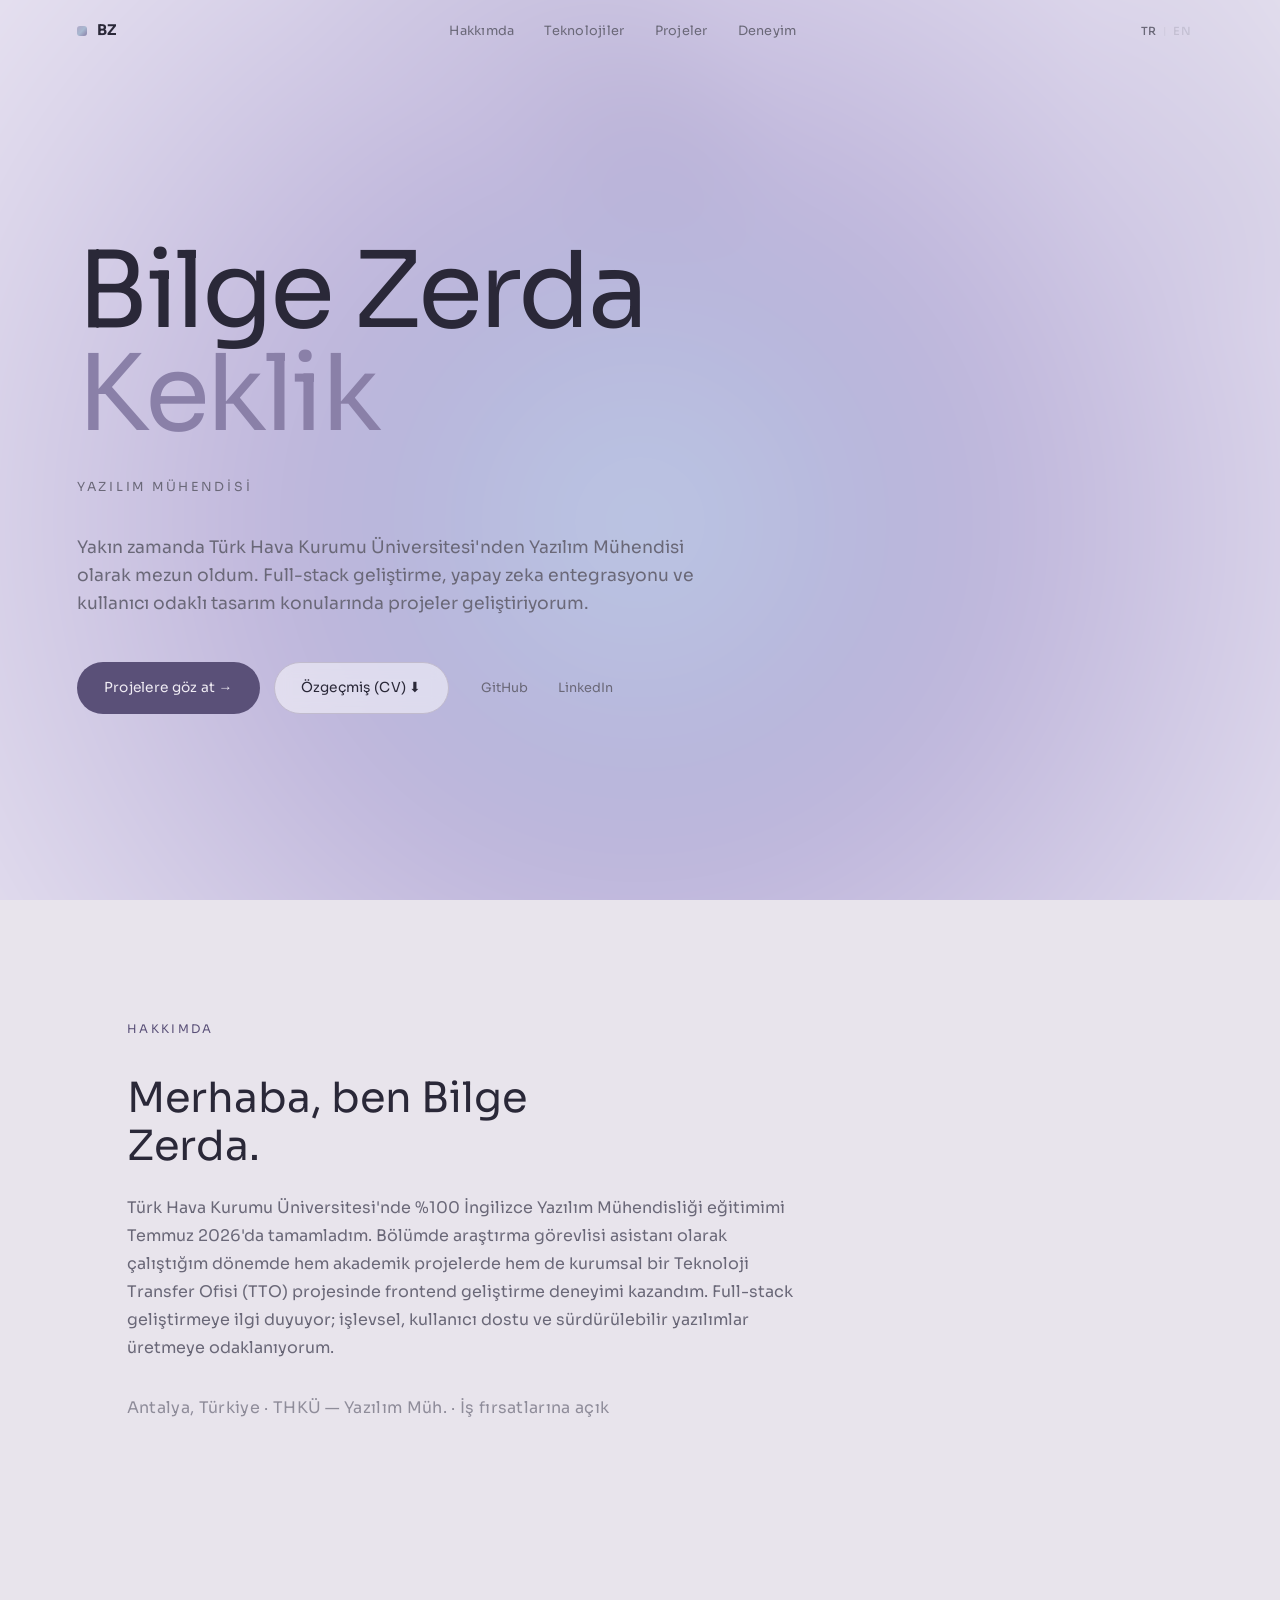
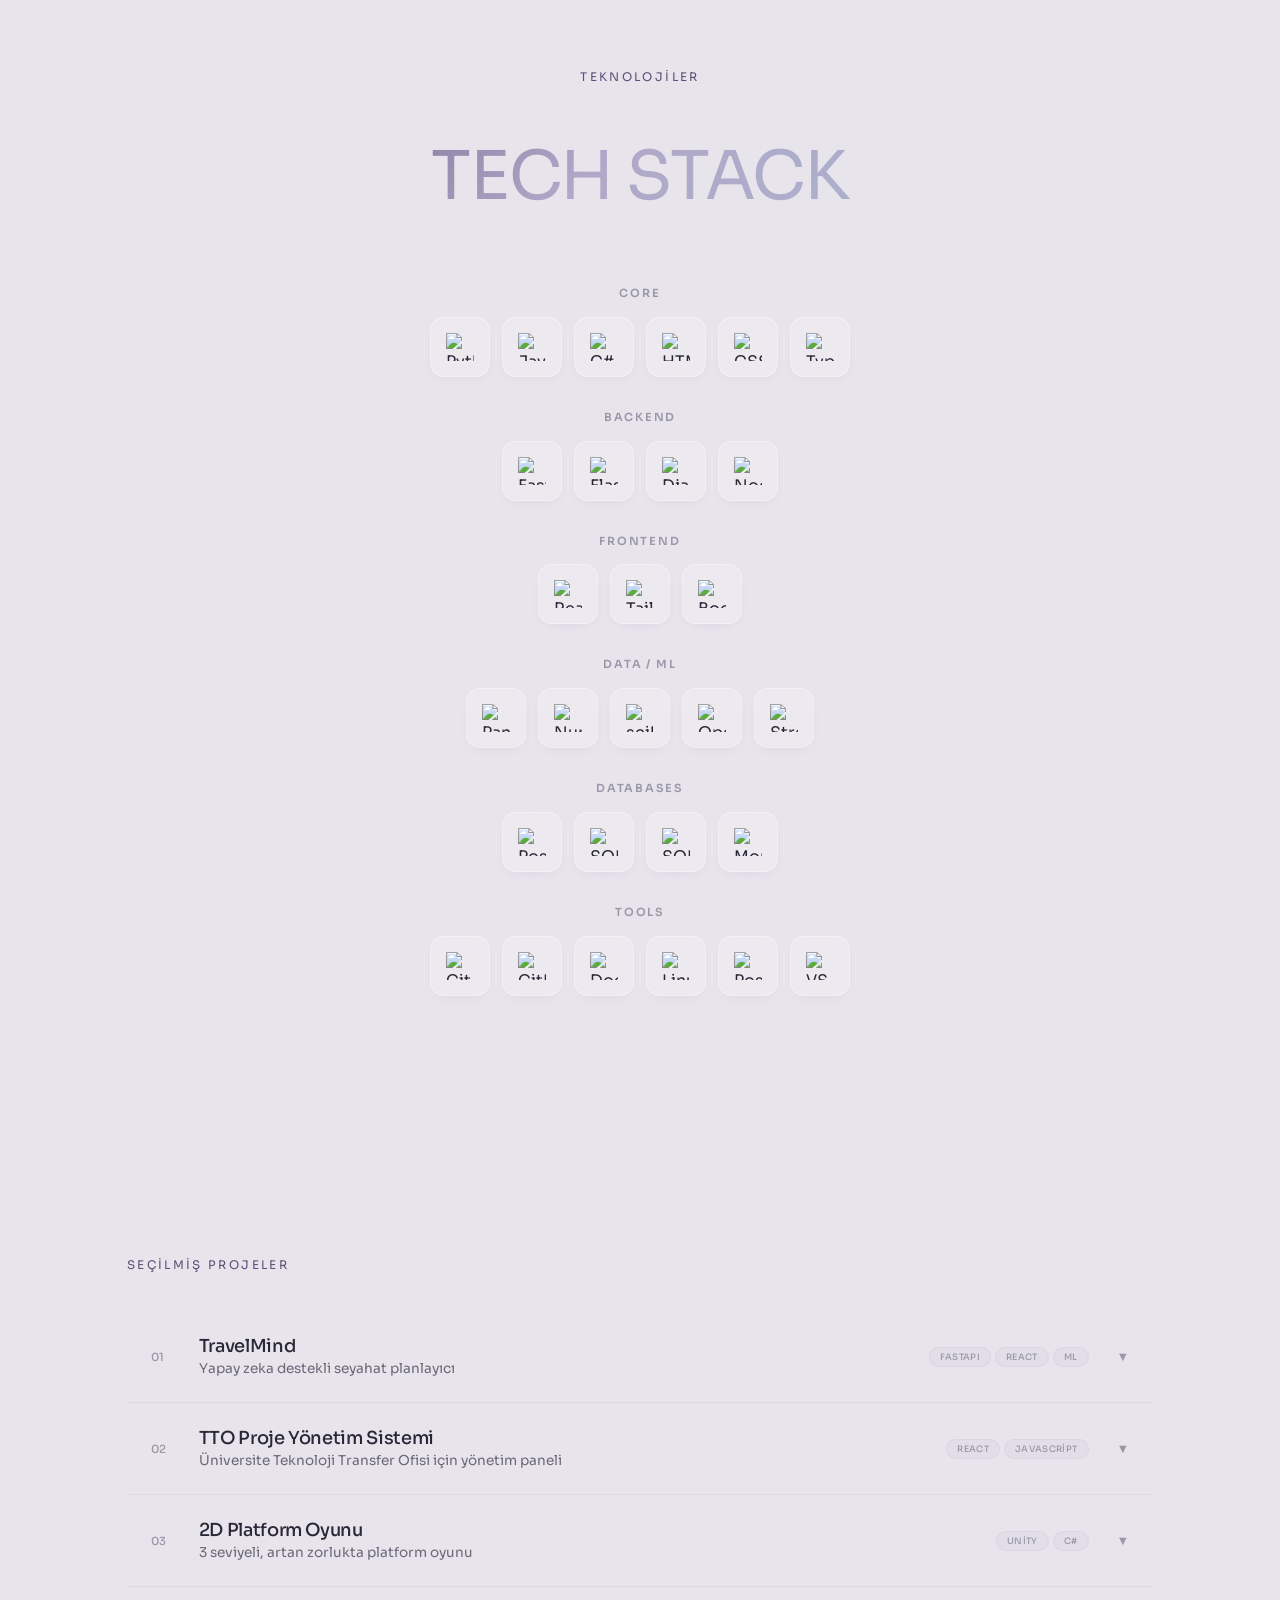
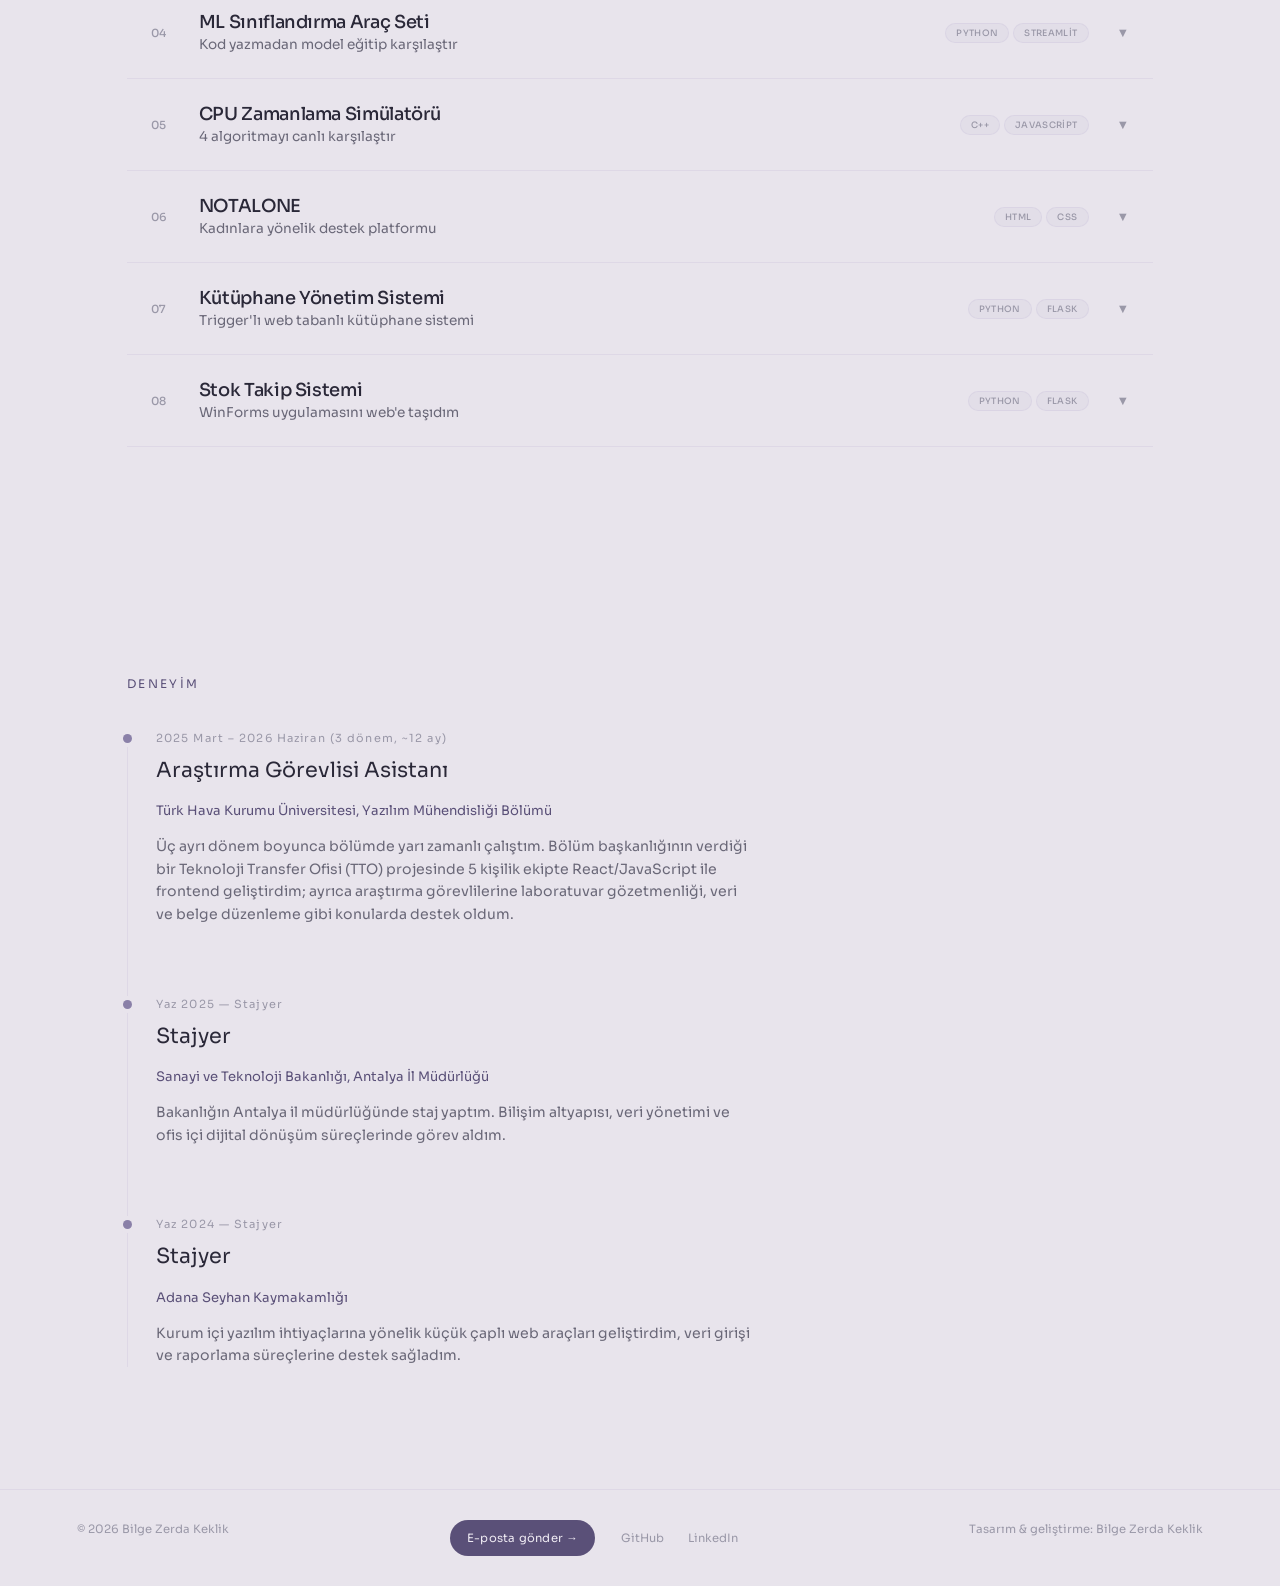
==== commit 254eda82: "Update portfolio styles and layout" ====
--- a/index.html
+++ b/index.html
@@ -20,7 +20,7 @@
     <a href="#stack">Teknolojiler</a>
     <a href="#work">Projeler</a>
     <a href="#experience">Deneyim</a>
-    <a href="#contact">İletişim</a>
+   <!-- <a href="#contact">İletişim</a> -->
   </div>
   <button id="langToggle" type="button" aria-label="Dili değiştir" class="lang-btn">
   <span class="lang-text">TR</span>
@@ -29,12 +29,12 @@
 </button>
 </nav>
 
-<!-- ============ HERO ============ -->
+ <!-- ============ HERO ============ -->
 <header id="top">
   <div class="hero-inner">
     <h1 class="hero-title">Bilge Zerda<br><span class="accent">Keklik</span></h1>
     <p class="hero-kicker"> YAZILIM MÜHENDİSİ</p>
-    <p class="hero-desc">2026 Yazılım Mühendisliği mezunuyum. Aşağıda seçilmiş projelerimi, kullandığım teknolojileri ve deneyimlerimi bulabilirsiniz.</p>
+    <p class="hero-desc">Yakın zamanda Türk Hava Kurumu Üniversitesi'nden Yazılım Mühendisi olarak mezun oldum. Full-stack geliştirme, yapay zeka entegrasyonu ve kullanıcı odaklı tasarım konularında projeler geliştiriyorum.</p>
     <div class="hero-actions">
       <a href="#work" class="btn btn-primary">Projelere göz at →</a>
       <a href="assets/Bilge_Zerda_Keklik_Software_Engineer_CV_EN.pdf" target="_blank" rel="noopener" class="btn btn-secondary">Özgeçmiş (CV) ⬇</a>
@@ -50,18 +50,11 @@
 <section class="section" id="about" data-reveal>
   <div class="wrap">
     <p class="eyebrow">Hakkımda</p>
-    <div class="about-grid">
-      <div>
-        <h2 class="about-title">Merhaba, ben Bilge Zerda.</h2>
-        <div class="about-body">
-          <p>Türk Hava Kurumu Üniversitesi'nde %100 İngilizce Yazılım Mühendisliği bölümünden Temmuz 2026'da mezun oldum. Okul projelerinde ve üniversitede araştırma görevlisi asistanlığı yaptığım dönemlerde hem frontend hem backend tarafında yer aldım.</p>
-        </div>
-      </div>
-      <div class="stat-grid">
-        <div class="stat-cell"><div class="k">Konum</div><div class="v">Antalya, Türkiye</div></div>
-        <div class="stat-cell"><div class="k">Odak</div><div class="v">Full-Stack Geliştirme</div></div>
-        <div class="stat-cell"><div class="k">Eğitim</div><div class="v">Türk Hava Kurumu Üniversitesi — Yazılım Müh.</div></div>
-        <div class="stat-cell"><div class="k">Durum</div><div class="v">İş fırsatlarına açık</div></div>
+    <div class="about-single">
+      <h2 class="about-title">Merhaba, ben Bilge Zerda.</h2>
+      <div class="about-body">
+        <p>Türk Hava Kurumu Üniversitesi'nde %100 İngilizce Yazılım Mühendisliği eğitimimi Temmuz 2026'da tamamladım. Bölümde araştırma görevlisi asistanı olarak çalıştığım dönemde hem akademik projelerde hem de kurumsal bir Teknoloji Transfer Ofisi (TTO) projesinde frontend geliştirme deneyimi kazandım. Full-stack geliştirmeye ilgi duyuyor; işlevsel, kullanıcı dostu ve sürdürülebilir yazılımlar üretmeye odaklanıyorum.</p>
+        <p class="about-meta">Antalya, Türkiye · THKÜ — Yazılım Müh. · İş fırsatlarına açık</p>
       </div>
     </div>
   </div>
@@ -192,7 +185,7 @@
                 <span>scikit-learn</span>
               </div>
               <h4>Sonuç & Öğrenimler</h4>
-              <p>Sohbet tabanlı bir arayüzle kullanıcıdan bütçe/gün/ilgi alanı bilgisi alıp gün gün optimize edilmiş bir rota, harita üzerinde görselleştirme ve tahmini bütçe hesaplıyor. Gerçek bir ürünü ekip hâlinde uçtan uca geliştirmeyi ilk kez deneyimledim.</p>
+              <p>Sohbet tabanlı bir arayüzle kullanıcıdan bütçe/gün/ilgi alanı bilgisi alıp optimize edilmiş bir rota, harita görselleştirmesi ve tahmini bütçe hesaplayan bir ürünü ekip hâlinde başarıyla teslim ettik. Gerçek bir ürünü uçtan uca geliştirme sürecini deneyimledim.</p>
               <div class="work-accordion-links">
                 <a href="https://travelmind-72bi6q3iu-bilgezs-projects.vercel.app/" target="_blank" rel="noopener" class="btn btn-primary">Canlı projeyi gör →</a>
                 <a href="https://github.com/bilgez/travelmind" target="_blank" rel="noopener" class="btn btn-secondary">GitHub'da incele →</a>
@@ -297,7 +290,7 @@
                 <span>Animator Controller</span><span>Rigidbody2D</span>
               </div>
               <h4>Sonuç & Öğrenimler</h4>
-              <p>Her seviyede düşman sayısını artırıp platform sayısını azaltarak zorluk eğrisi kurdum. Web geliştirmeden çok farklı bir düşünme biçimi gerektirdi — fizik tabanlı hareket, çarpışma tespiti ve animasyon durumları arasında geçiş yönetmeyi ilk kez deneyimledim.</p>
+              <p>Her seviyede düşman sayısını artırıp platform sayısını azaltarak zorluk eğrisi kurdum. Web geliştirmeden farklı olarak fizik tabanlı hareket, çarpışma tespiti ve animasyon durumları arasında geçiş yönetmeyi öğrendim — oyun geliştirme sürecini baştan sona başarıyla tamamladım.</p>
             </div>
           </div>
         </div>
@@ -577,21 +570,41 @@
         <p class="timeline-org">Türk Hava Kurumu Üniversitesi, Yazılım Mühendisliği Bölümü</p>
         <p class="timeline-desc">Üç ayrı dönem boyunca bölümde yarı zamanlı çalıştım. Bölüm başkanlığının verdiği bir Teknoloji Transfer Ofisi (TTO) projesinde 5 kişilik ekipte React/JavaScript ile frontend geliştirdim; ayrıca araştırma görevlilerine laboratuvar gözetmenliği, veri ve belge düzenleme gibi konularda destek oldum.</p>
       </div>
+
       <div class="timeline-item">
         <span class="timeline-dot"></span>
-        <p class="timeline-num">Yaz 2025 (zorunlu staj)</p>
+        <p class="timeline-num">Yaz 2025 — Stajyer</p>
         <h3 class="timeline-title">Stajyer</h3>
         <p class="timeline-org">Sanayi ve Teknoloji Bakanlığı, Antalya İl Müdürlüğü</p>
-      </div>
+        <p class="timeline-desc">Bakanlığın Antalya il müdürlüğünde staj yaptım. Bilişim altyapısı, veri yönetimi ve ofis içi dijital dönüşüm süreçlerinde görev aldım.</p>
+      </div>
+
       <div class="timeline-item">
         <span class="timeline-dot"></span>
-        <p class="timeline-num">Yaz 2024 (zorunlu staj)</p>
-        <h3 class="timeline-title">Yazılım Stajyeri</h3>
+        <p class="timeline-num">Yaz 2024 — Stajyer</p>
+        <h3 class="timeline-title">Stajyer  </h3>
         <p class="timeline-org">Adana Seyhan Kaymakamlığı</p>
+        <p class="timeline-desc">Kurum içi yazılım ihtiyaçlarına yönelik küçük çaplı web araçları geliştirdim, veri girişi ve raporlama süreçlerine destek sağladım.</p>
       </div>
     </div>
   </div>
 </section>
+
+<!-- ============ CONTACT ============ 
+<section class="section" id="contact" data-reveal>
+  <div class="wrap contact-inner">
+    <p class="eyebrow">İletişim</p>
+    <h2 class="contact-title">Birlikte bir şeyler<br>inşa edelim mi?</h2>
+    <div class="hero-actions">
+      <a href="mailto:bilgezerda.keklik@gmail.com" class="btn btn-primary">E-posta gönder →</a>
+      <div class="social-row">
+        <a href="https://github.com/bilgez" target="_blank" rel="noopener" aria-label="GitHub">GitHub</a>
+        <a href="https://www.linkedin.com/in/bilgezerda" target="_blank" rel="noopener" aria-label="LinkedIn">LinkedIn</a>
+      </div>
+    </div>
+  </div>
+</section> 
+-->
 
 <footer>
   <span>© 2026 Bilge Zerda Keklik</span>
--- a/css/style.css
+++ b/css/style.css
@@ -8,13 +8,13 @@
 
 :root {
   --bg: #e8e4ec;
-  --surface: #f0ecf4;
+  --surface: #f0ecf4; 
   --surface-2: #ddd8e4;
   --ink: #2a2838;
   --muted: #6a6878;
   --faint: #9a98a8;
-  --line: #d0ccd8;
-  --line-2: #c0bcc8;
+  --line: #cbc2db57;
+  --line-2: #c1bbcd;
   --pink: #c8bcc8;
   --lavender: #b0a8c8;
   --blue: #a8b8d0;
@@ -506,7 +506,6 @@
   display: flex;
   flex-direction: column;
   gap: 0;
-  border-top: 1px solid var(--line);
 }
 
 .work-accordion-item {
@@ -939,4 +938,12 @@
   footer .hero-actions {
     justify-content: center;
   }
+}
+.about-meta {
+  font-size: 0.82rem;
+  color: var(--muted);
+  opacity: 0.7;  /* %70 görünürlük */
+  letter-spacing: 0.02em;
+  margin-top: 18px;
+  padding-top: 14px;
 }
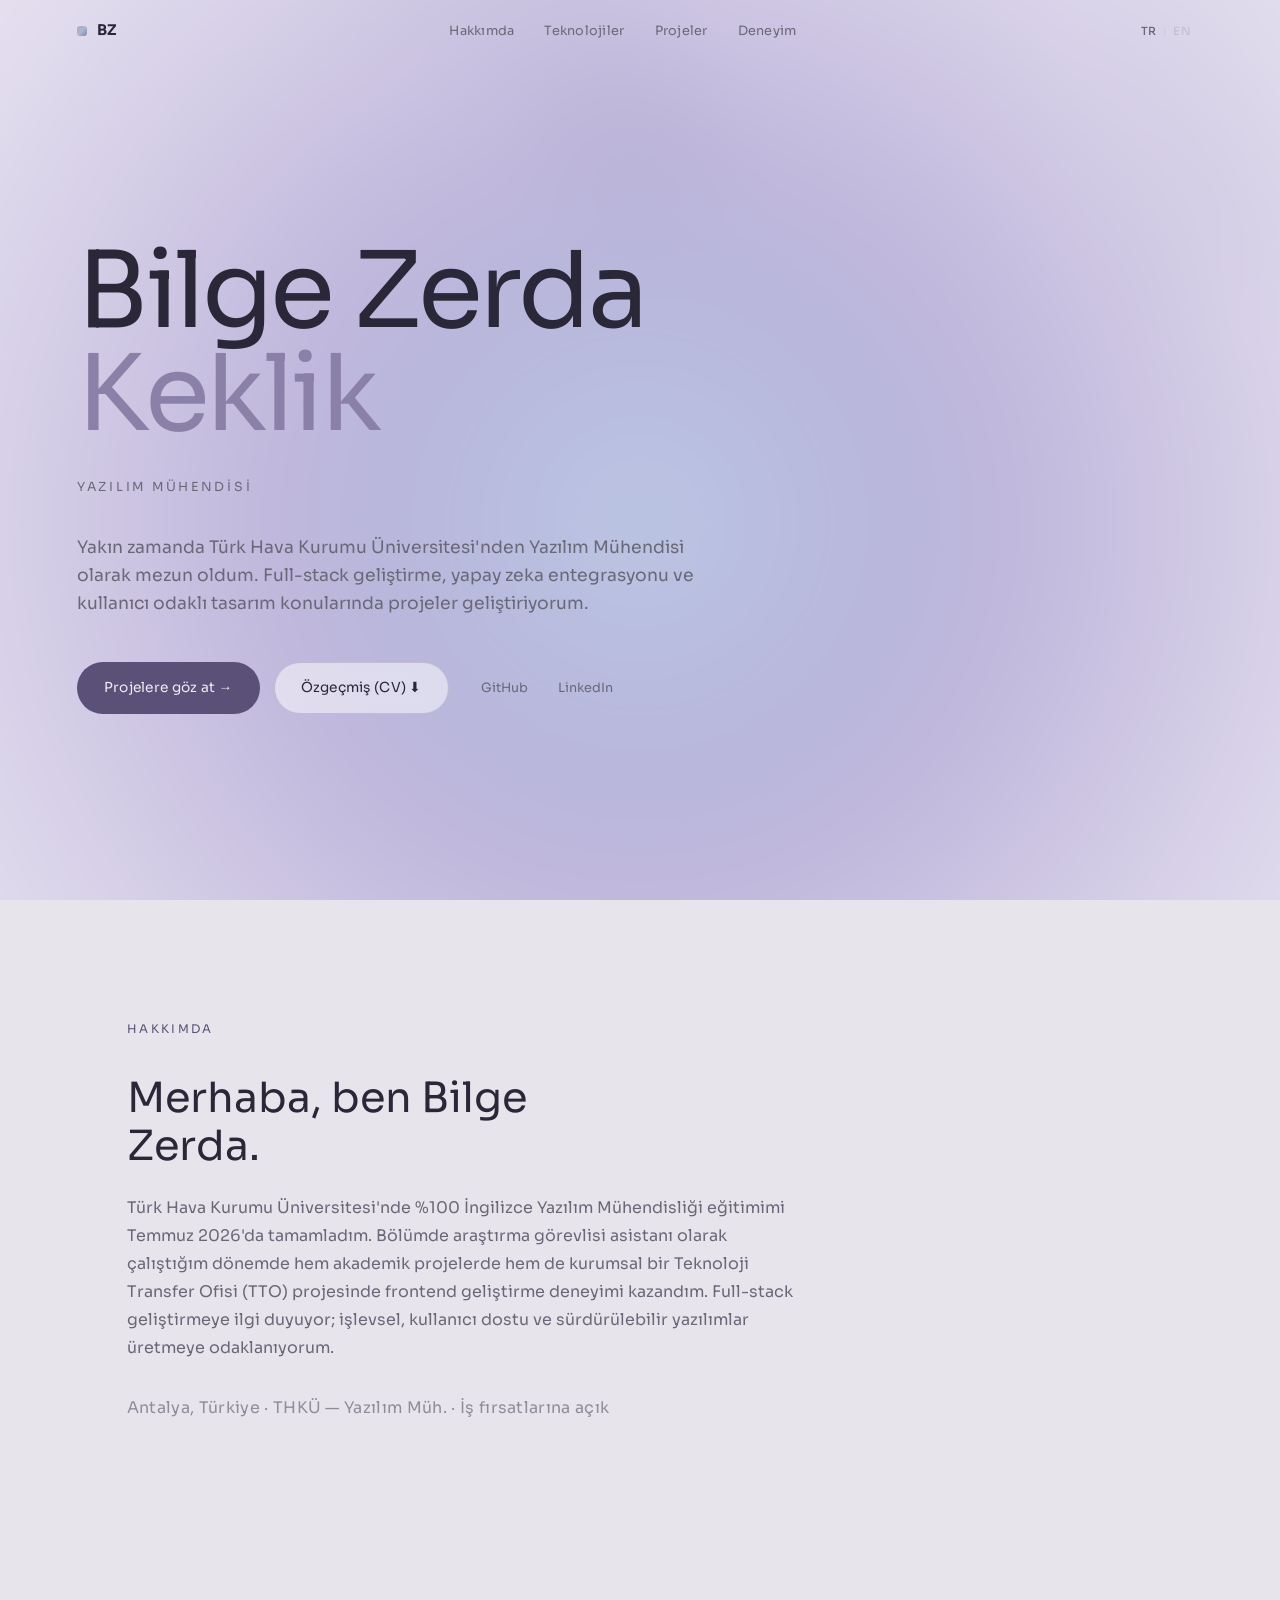
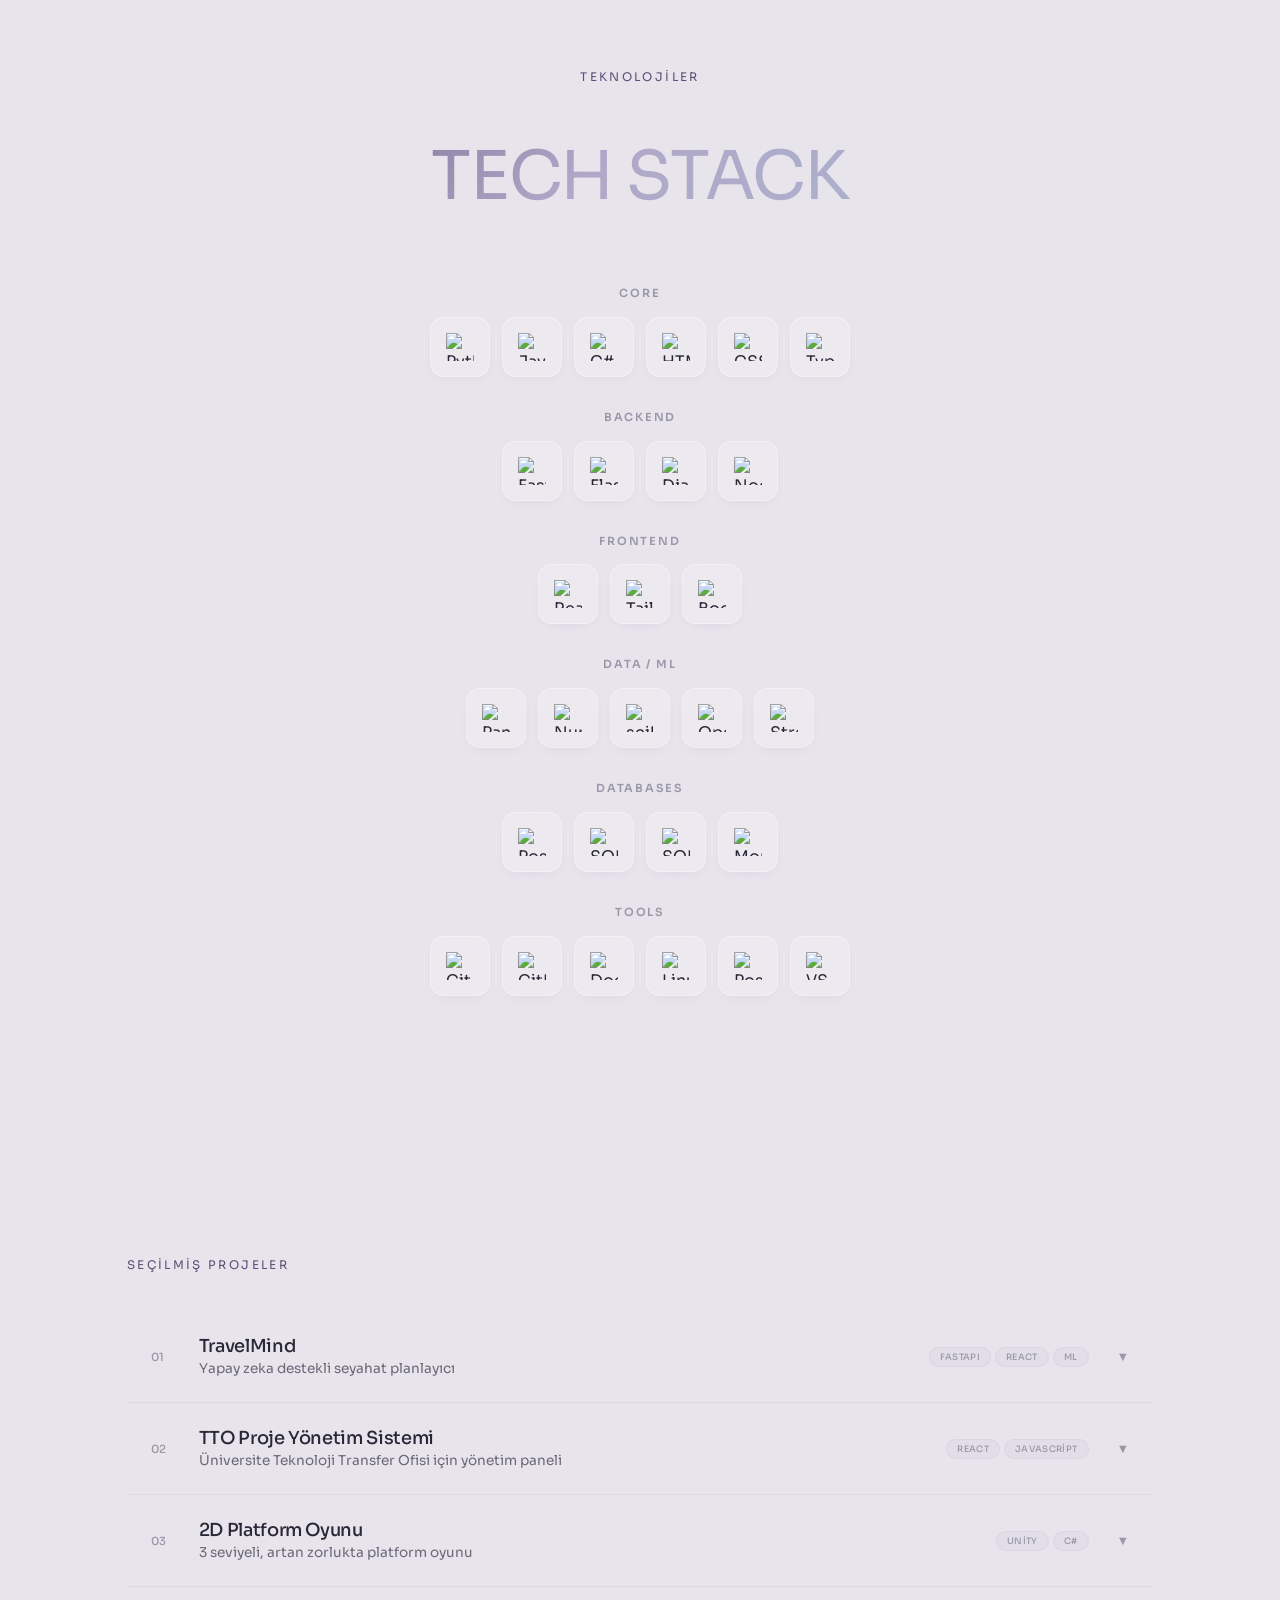
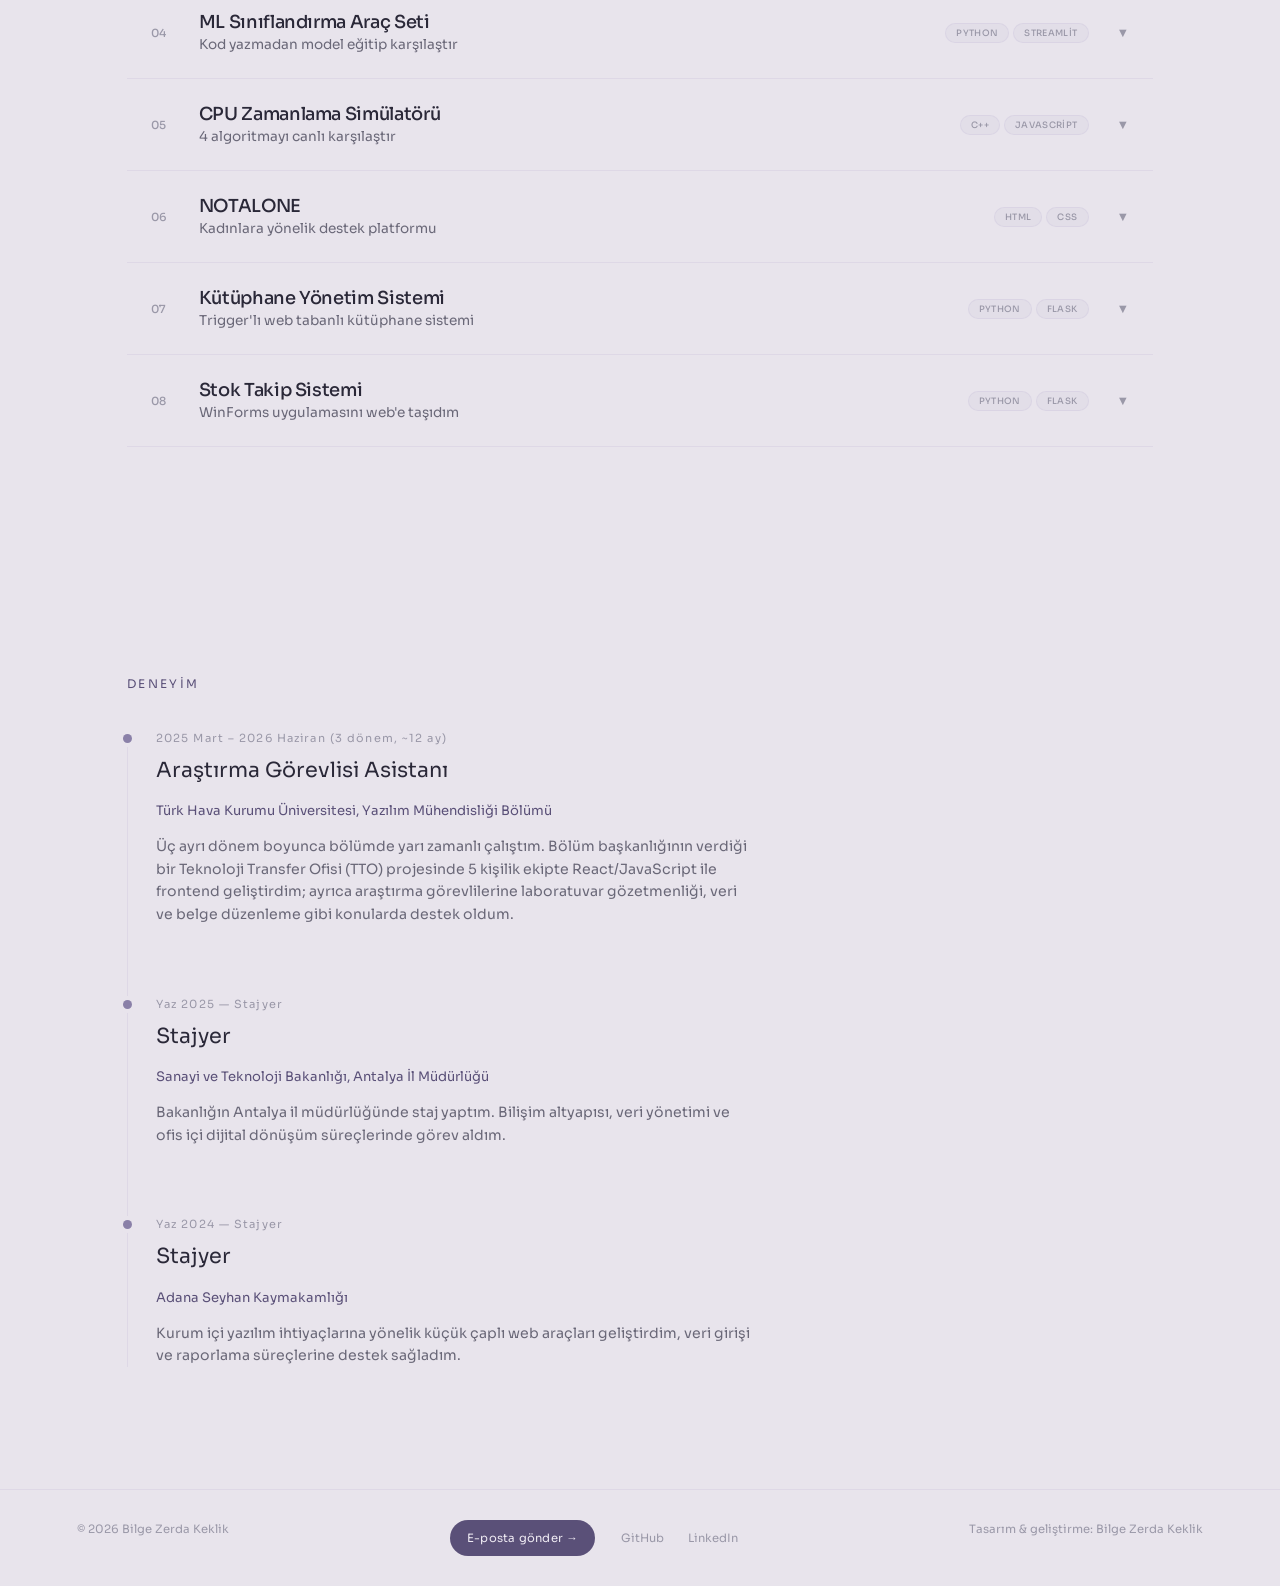
==== commit 84a7eaf3: "Update portfolio" ====
--- a/index.html
+++ b/index.html
@@ -37,12 +37,12 @@
     <p class="hero-desc">Yakın zamanda Türk Hava Kurumu Üniversitesi'nden Yazılım Mühendisi olarak mezun oldum. Full-stack geliştirme, yapay zeka entegrasyonu ve kullanıcı odaklı tasarım konularında projeler geliştiriyorum.</p>
     <div class="hero-actions">
       <a href="#work" class="btn btn-primary">Projelere göz at →</a>
-      <a href="assets/Bilge_Zerda_Keklik_Software_Engineer_CV_EN.pdf" target="_blank" rel="noopener" class="btn btn-secondary">Özgeçmiş (CV) ⬇</a>
+      <a href="assets/Bilge_Zerda_Keklik_Yazilim_Muhendisi_CV_TR.pdf" target="_blank" rel="noopener" class="btn btn-secondary">Özgeçmiş (CV) ⬇</a>
       <div class="social-row">
         <a href="https://github.com/bilgez" target="_blank" rel="noopener" aria-label="GitHub">GitHub</a>
         <a href="https://www.linkedin.com/in/bilgezerda" target="_blank" rel="noopener" aria-label="LinkedIn">LinkedIn</a>
       </div>
-    </div>
+    </div>  
   </div>
 </header>
 
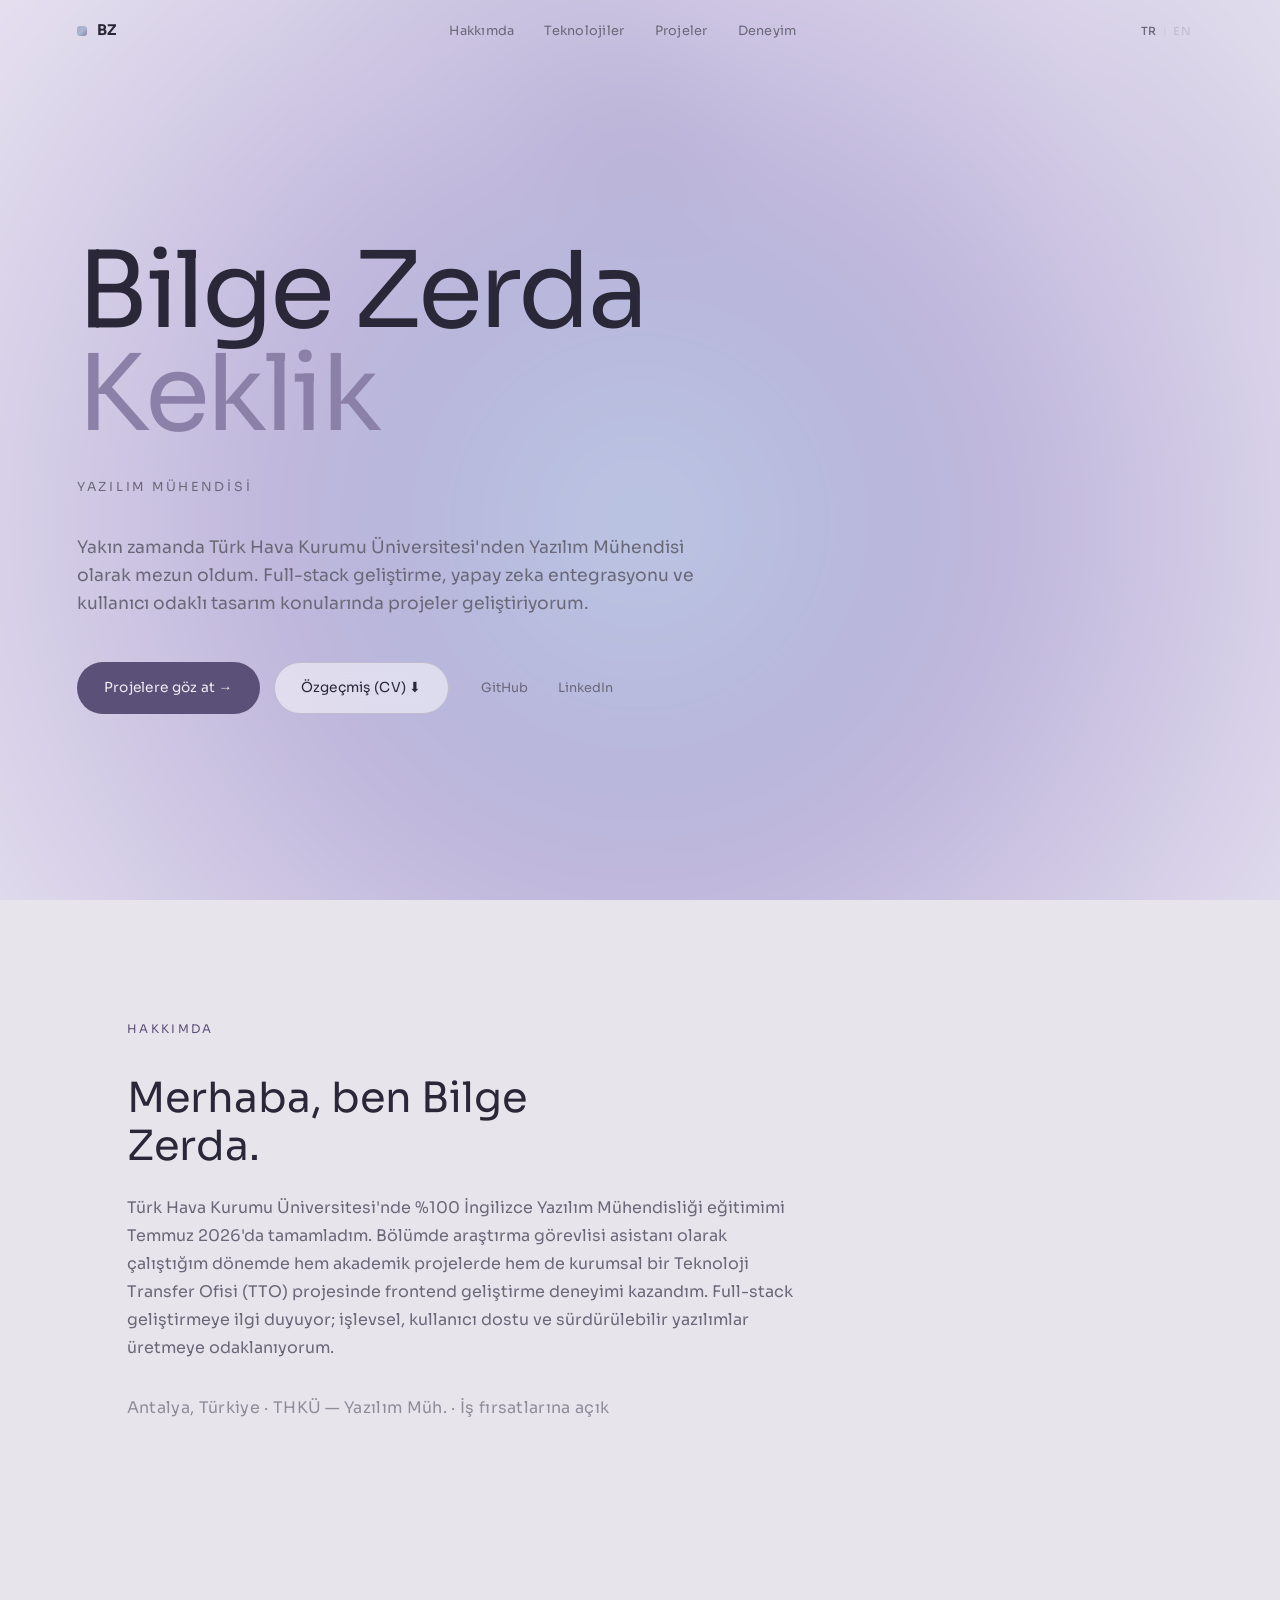
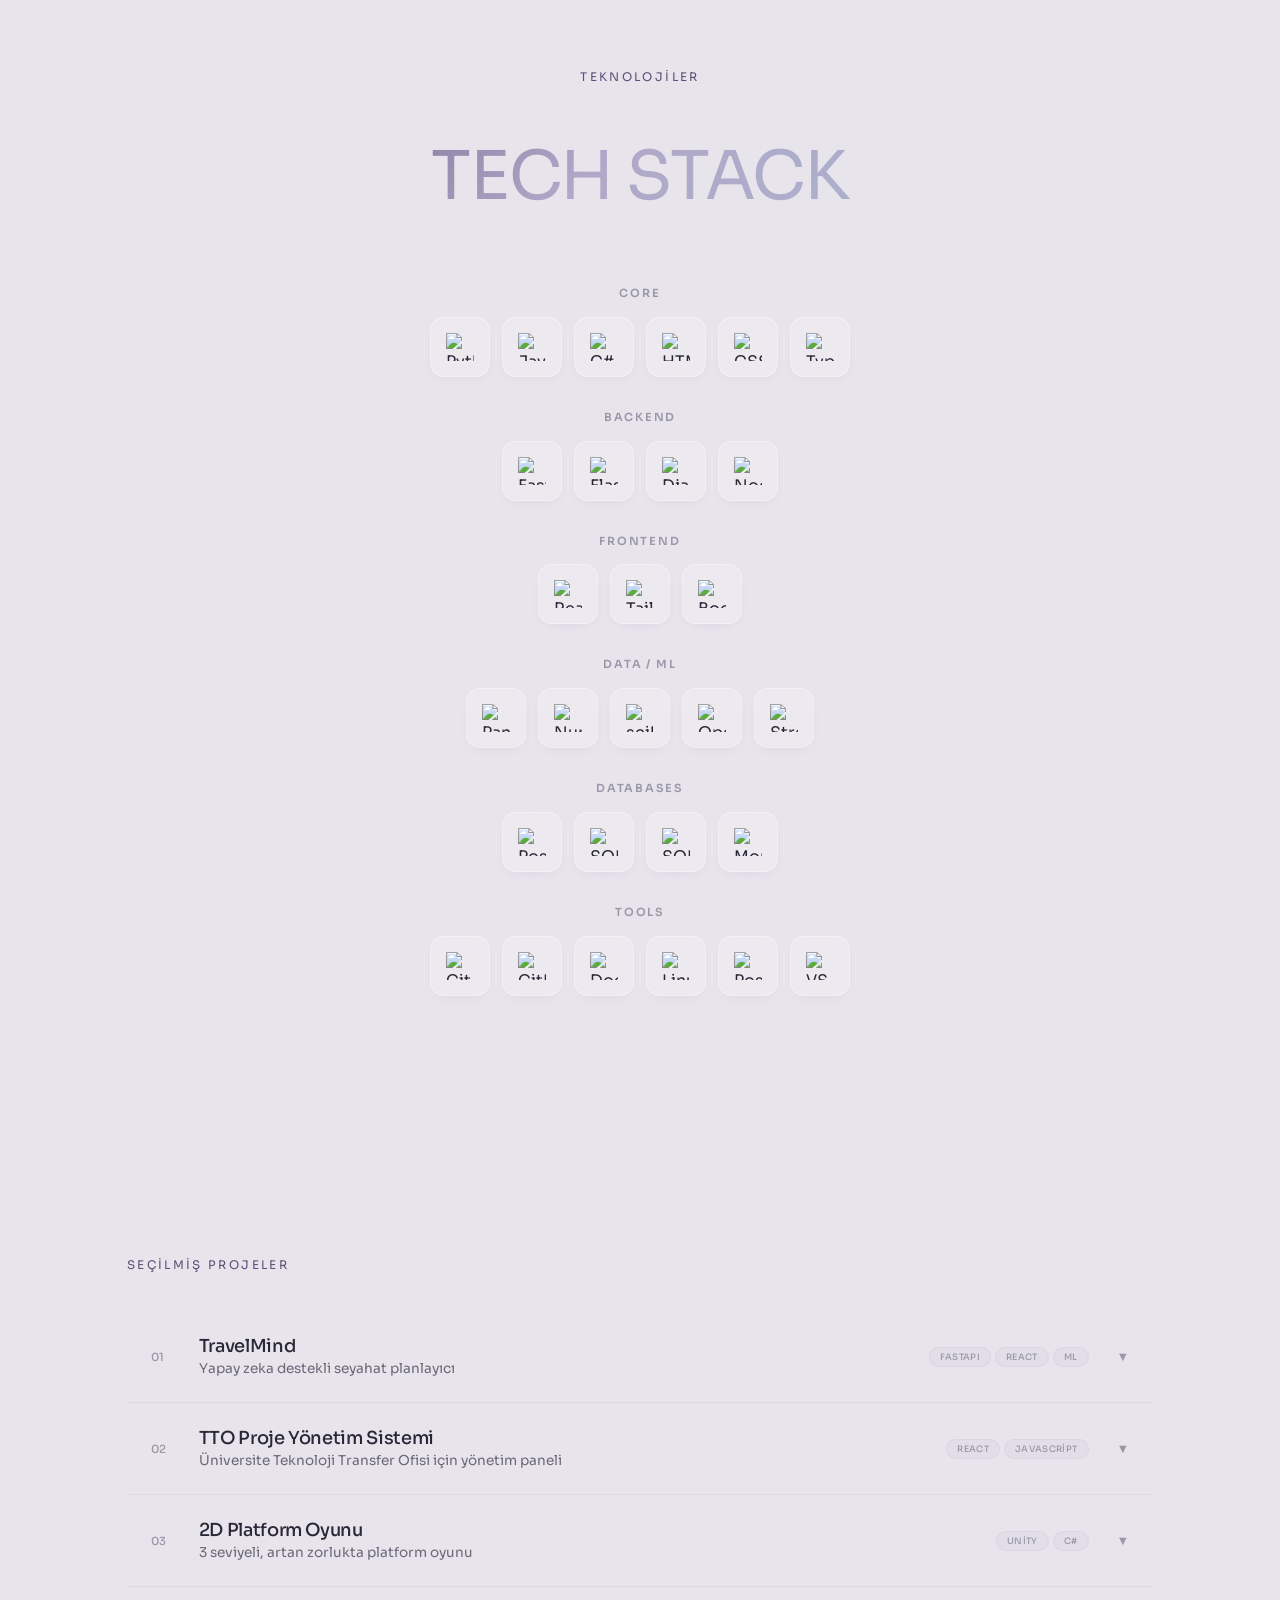
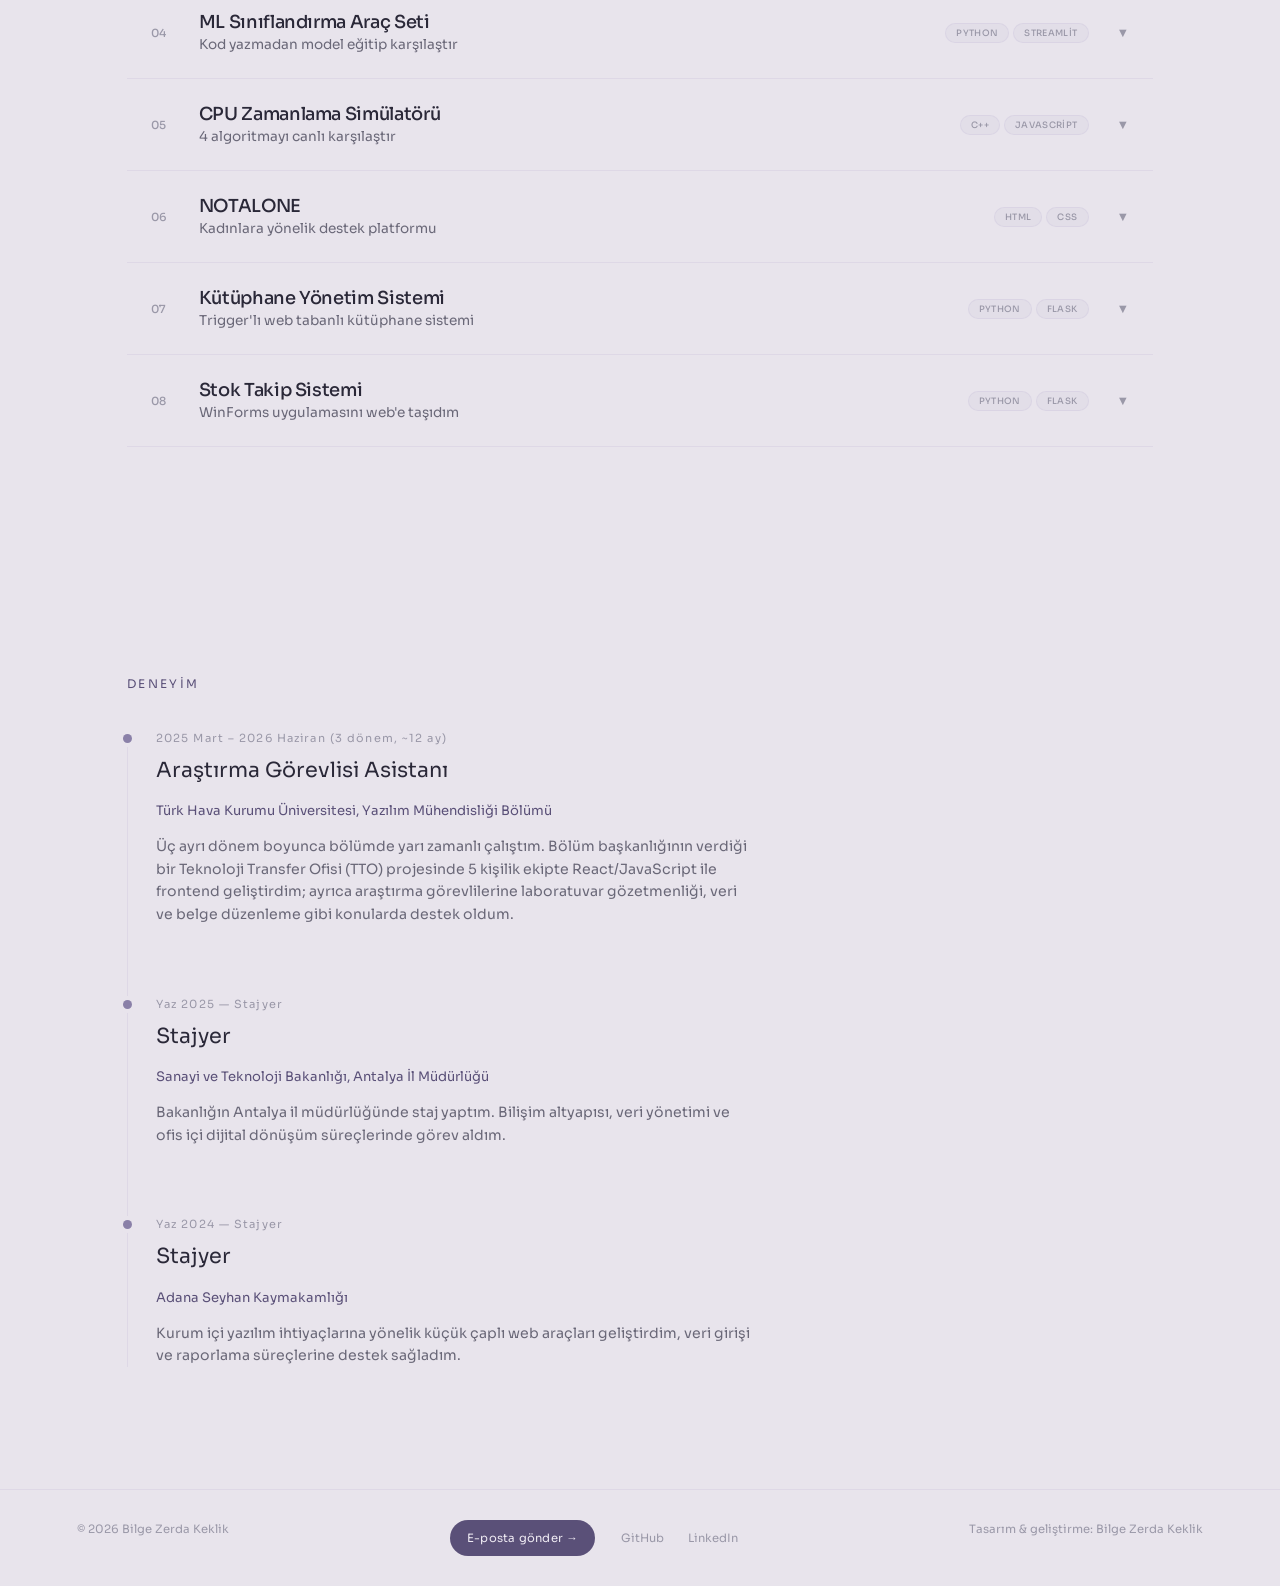
==== commit 8d2a250b: "Update portfolio" ====
--- a/index.html
+++ b/index.html
@@ -240,7 +240,6 @@
               <h4>Sonuç & Öğrenimler</h4>
               <p>Backend ekibi projeyi yarıda bıraktığı için sistem canlıya alınamadı, ancak kendi payıma düşen frontend modülleri tamamen bitmiş durumda. Çok modüllü, form-ağırlıklı gerçek bir kurumsal arayüzü sıfırdan tasarlayıp geliştirmeyi deneyimledim.</p>
               <div class="work-accordion-links">
-                <span class="work-no-link">🔒 Canlı link yok (backend tamamlanmadı)</span>
               </div>
             </div>
           </div>
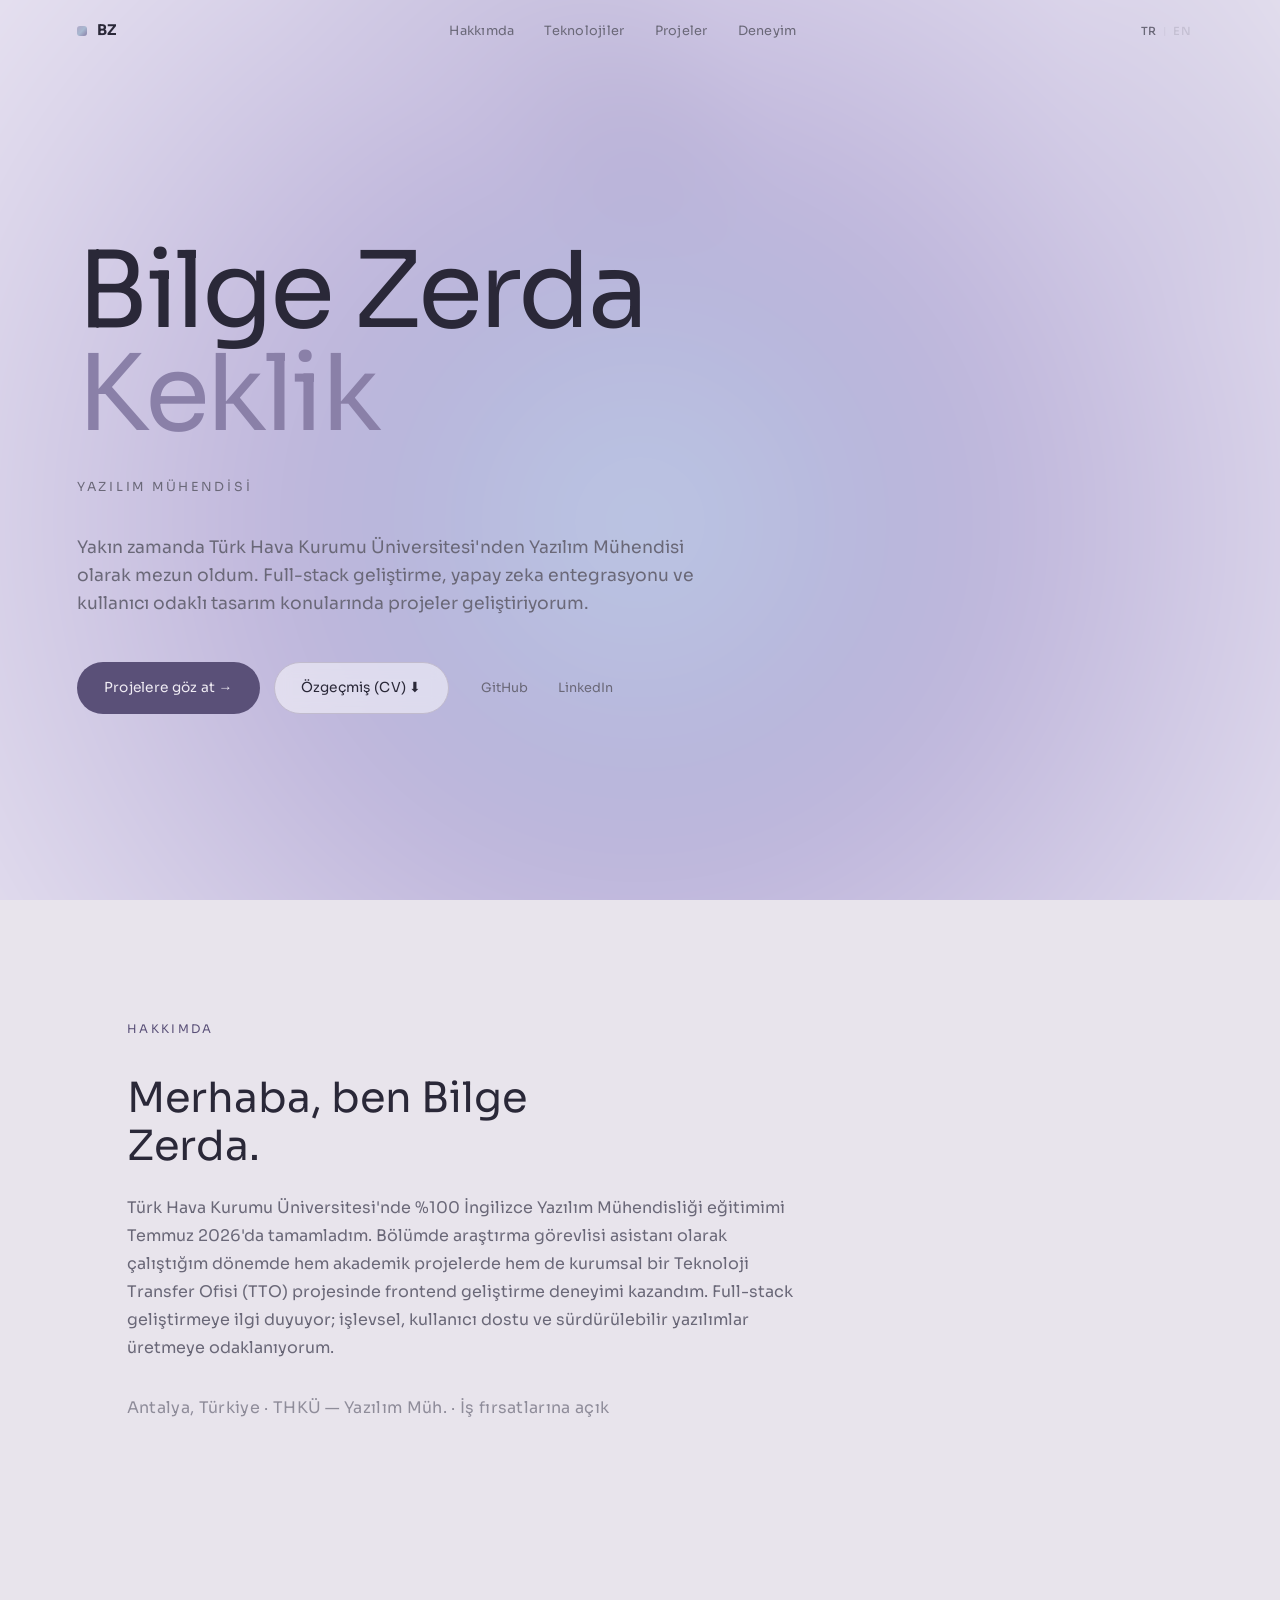
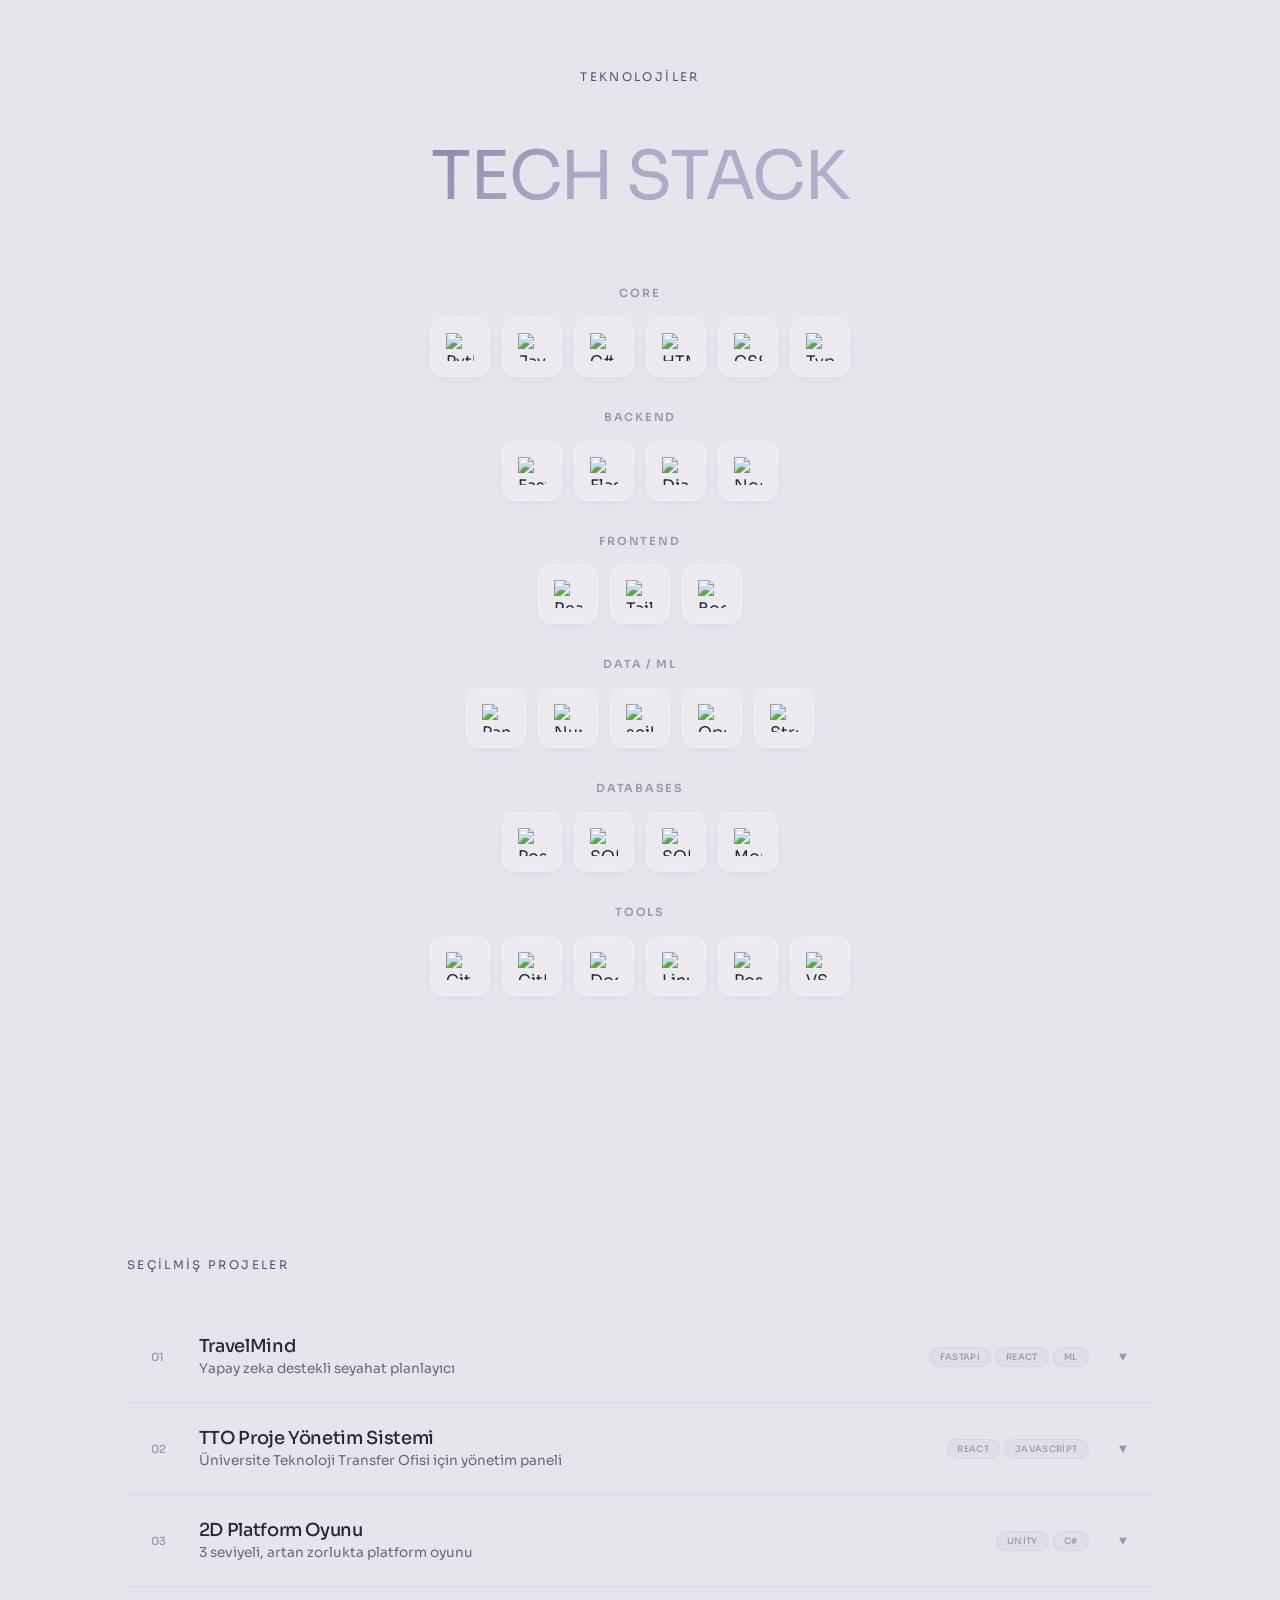
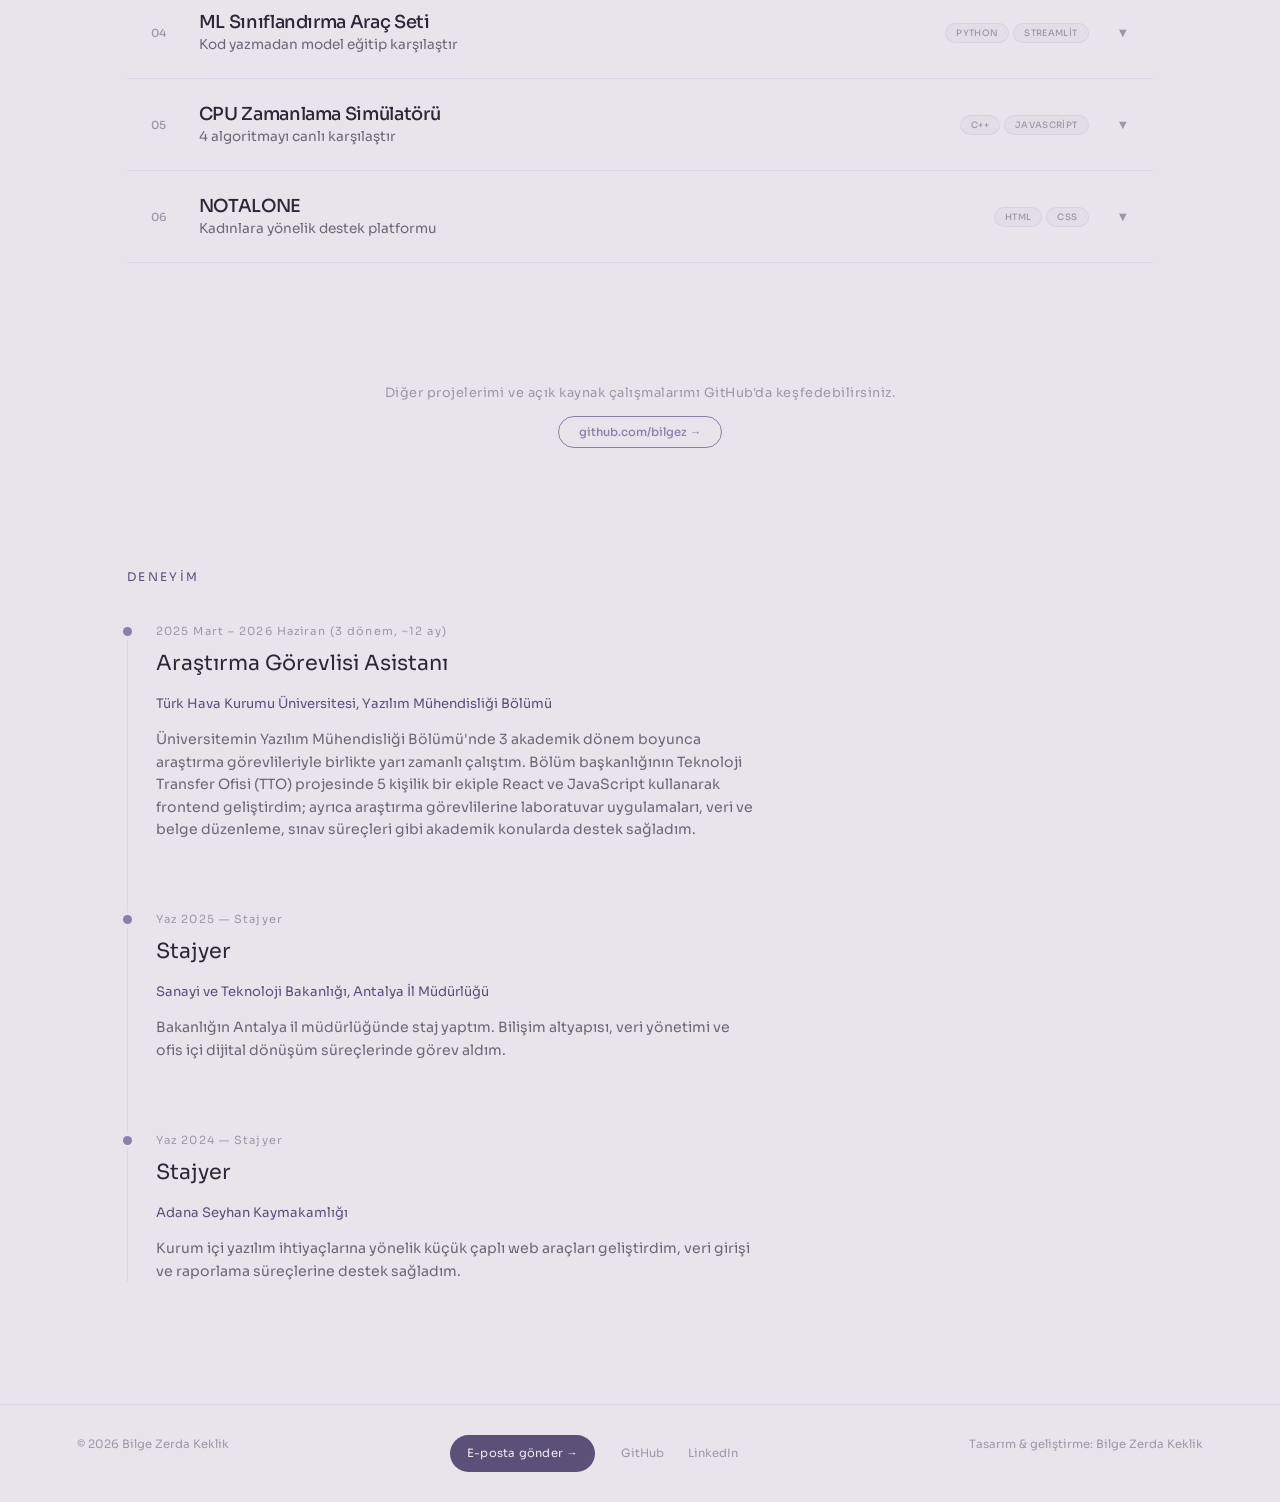
==== commit cf187a1d: "Update portfolio" ====
--- a/index.html
+++ b/index.html
@@ -447,9 +447,10 @@
           </div>
         </div>
       </div>
-
+      
       <!-- Kütüphane Yönetim Sistemi -->
-      <div class="work-accordion-item">
+     <!--
+       <div class="work-accordion-item">
         <button class="work-accordion-header" type="button">
           <span class="work-item-number">07</span>
           <div class="work-accordion-info">
@@ -498,9 +499,11 @@
             </div>
           </div>
         </div>
-      </div>
+      </div> 
+      -->
 
       <!-- Stok Takip Sistemi -->
+      <!--
       <div class="work-accordion-item">
         <button class="work-accordion-header" type="button">
           <span class="work-item-number">08</span>
@@ -550,11 +553,32 @@
             </div>
           </div>
         </div>
-      </div>
+      </div> 
+      -->
 
     </div>
   </div>
 </section>
+
+<!-- ============ PROJELER ALT BİLGİ ============ -->
+<div style="text-align:center; padding: 12px 20px 0;">
+  <p style="margin:0 0 12px; color: var(--faint); font-size: 0.8rem; letter-spacing: 0.04em;">
+    Diğer projelerimi ve açık kaynak çalışmalarımı GitHub'da keşfedebilirsiniz.
+  </p>
+  <a href="https://github.com/bilgez" target="_blank" rel="noopener" style="
+    display: inline-block;
+    padding: 6px 20px;
+    color: var(--accent);
+    border: 1px solid var(--accent);
+    border-radius: 999px;
+    text-decoration: none;
+    font-size: 0.72rem;
+    font-weight: 500;
+    transition: all 0.3s ease;
+  ">
+    github.com/bilgez →
+  </a>
+</div>
 
 <!-- ============ EXPERIENCE ============ -->
 <section class="section" id="experience" data-reveal>
@@ -567,7 +591,7 @@
         <p class="timeline-num">2025 Mart – 2026 Haziran (3 dönem, ~12 ay)</p>
         <h3 class="timeline-title">Araştırma Görevlisi Asistanı</h3>
         <p class="timeline-org">Türk Hava Kurumu Üniversitesi, Yazılım Mühendisliği Bölümü</p>
-        <p class="timeline-desc">Üç ayrı dönem boyunca bölümde yarı zamanlı çalıştım. Bölüm başkanlığının verdiği bir Teknoloji Transfer Ofisi (TTO) projesinde 5 kişilik ekipte React/JavaScript ile frontend geliştirdim; ayrıca araştırma görevlilerine laboratuvar gözetmenliği, veri ve belge düzenleme gibi konularda destek oldum.</p>
+        <p class="timeline-desc">Üniversitemin Yazılım Mühendisliği Bölümü'nde 3 akademik dönem boyunca araştırma görevlileriyle birlikte yarı zamanlı çalıştım. Bölüm başkanlığının Teknoloji Transfer Ofisi (TTO) projesinde 5 kişilik bir ekiple React ve JavaScript kullanarak frontend geliştirdim; ayrıca araştırma görevlilerine laboratuvar uygulamaları, veri ve belge düzenleme, sınav süreçleri gibi akademik konularda destek sağladım.</p>
       </div>
 
       <div class="timeline-item">
--- a/css/style.css
+++ b/css/style.css
@@ -13,7 +13,7 @@
   --ink: #2a2838;
   --muted: #6a6878;
   --faint: #9a98a8;
-  --line: #cbc2db57;
+  --line: #cbc2db6d;
   --line-2: #c1bbcd;
   --pink: #c8bcc8;
   --lavender: #b0a8c8;
@@ -946,4 +946,4 @@
   letter-spacing: 0.02em;
   margin-top: 18px;
   padding-top: 14px;
-}+}
